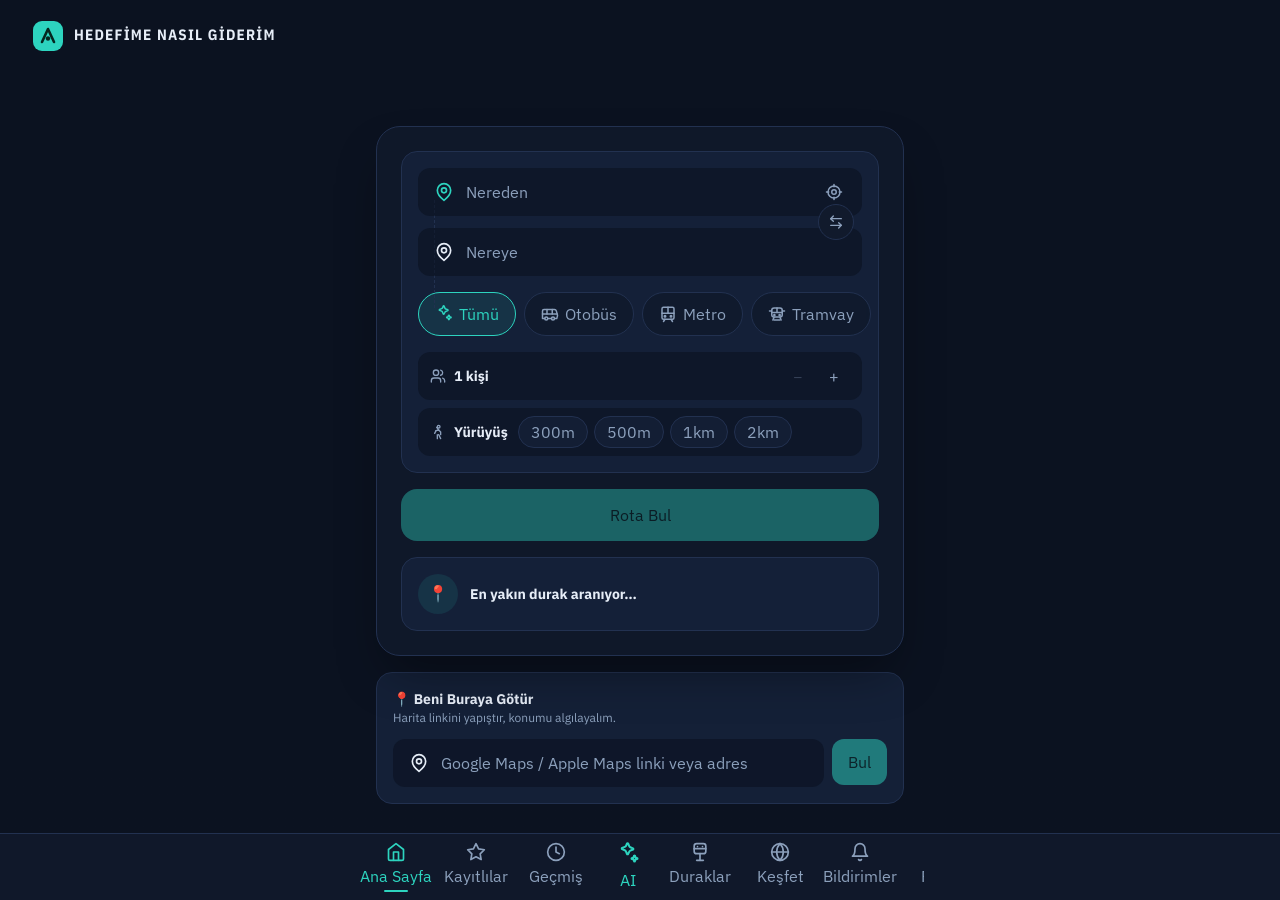
==== app/index.html @ f5fdb8e5 "chore: guncel build (Haritalar'da Baslat + deneme uyarisi) + masaustu exe" ====
<!doctype html>
<html lang="tr">
  <head>
    <meta charset="UTF-8" />
    <link rel="icon" type="image/svg+xml" href="./favicon.svg" />
    <meta name="viewport" content="width=device-width, initial-scale=1.0, viewport-fit=cover" />
    <meta name="theme-color" content="#0B1220" />
    <link rel="preconnect" href="https://fonts.googleapis.com" />
    <link rel="preconnect" href="https://fonts.gstatic.com" crossorigin />
    <link
      href="https://fonts.googleapis.com/css2?family=IBM+Plex+Sans:wght@400;500;600;700&family=IBM+Plex+Sans+Condensed:wght@600;700&display=swap"
      rel="stylesheet"
    />
    <title>Hedefime Nasıl Giderim</title>
    <script type="module" crossorigin src="./assets/index-a9cgOXOo.js"></script>
    <link rel="stylesheet" crossorigin href="./assets/index-V_x0ZoHe.css">
  </head>
  <body>
    <div id="root"></div>
  </body>
</html>
---- app/assets/index-V_x0ZoHe.css ----
.leaflet-pane,.leaflet-tile,.leaflet-marker-icon,.leaflet-marker-shadow,.leaflet-tile-container,.leaflet-pane>svg,.leaflet-pane>canvas,.leaflet-zoom-box,.leaflet-image-layer,.leaflet-layer{position:absolute;top:0;left:0}.leaflet-container{overflow:hidden}.leaflet-tile,.leaflet-marker-icon,.leaflet-marker-shadow{-webkit-user-select:none;user-select:none;-webkit-user-drag:none}.leaflet-tile::selection{background:0 0}.leaflet-safari .leaflet-tile{image-rendering:-webkit-optimize-contrast}.leaflet-safari .leaflet-tile-container{-webkit-transform-origin:0 0;width:1600px;height:1600px}.leaflet-marker-icon,.leaflet-marker-shadow{display:block}.leaflet-container .leaflet-overlay-pane svg{max-width:none!important;max-height:none!important}.leaflet-container .leaflet-marker-pane img,.leaflet-container .leaflet-shadow-pane img,.leaflet-container .leaflet-tile-pane img,.leaflet-container img.leaflet-image-layer,.leaflet-container .leaflet-tile{width:auto;padding:0;max-width:none!important;max-height:none!important}.leaflet-container img.leaflet-tile{mix-blend-mode:plus-lighter}.leaflet-container.leaflet-touch-zoom{-ms-touch-action:pan-x pan-y;touch-action:pan-x pan-y}.leaflet-container.leaflet-touch-drag{-ms-touch-action:pinch-zoom;touch-action:none;touch-action:pinch-zoom}.leaflet-container.leaflet-touch-drag.leaflet-touch-zoom{-ms-touch-action:none;touch-action:none}.leaflet-container{-webkit-tap-highlight-color:transparent}.leaflet-container a{-webkit-tap-highlight-color:#33b5e566}.leaflet-tile{filter:inherit;visibility:hidden}.leaflet-tile-loaded{visibility:inherit}.leaflet-zoom-box{box-sizing:border-box;z-index:800;width:0;height:0}.leaflet-overlay-pane svg{-moz-user-select:none}.leaflet-pane{z-index:400}.leaflet-tile-pane{z-index:200}.leaflet-overlay-pane{z-index:400}.leaflet-shadow-pane{z-index:500}.leaflet-marker-pane{z-index:600}.leaflet-tooltip-pane{z-index:650}.leaflet-popup-pane{z-index:700}.leaflet-map-pane canvas{z-index:100}.leaflet-map-pane svg{z-index:200}.leaflet-vml-shape{width:1px;height:1px}.lvml{behavior:url(#default#VML);display:inline-block;position:absolute}.leaflet-control{z-index:800;pointer-events:visiblePainted;pointer-events:auto;position:relative}.leaflet-top,.leaflet-bottom{z-index:1000;pointer-events:none;position:absolute}.leaflet-top{top:0}.leaflet-right{right:0}.leaflet-bottom{bottom:0}.leaflet-left{left:0}.leaflet-control{float:left;clear:both}.leaflet-right .leaflet-control{float:right}.leaflet-top .leaflet-control{margin-top:10px}.leaflet-bottom .leaflet-control{margin-bottom:10px}.leaflet-left .leaflet-control{margin-left:10px}.leaflet-right .leaflet-control{margin-right:10px}.leaflet-fade-anim .leaflet-popup{opacity:0;transition:opacity .2s linear}.leaflet-fade-anim .leaflet-map-pane .leaflet-popup{opacity:1}.leaflet-zoom-animated{transform-origin:0 0}svg.leaflet-zoom-animated{will-change:transform}.leaflet-zoom-anim .leaflet-zoom-animated{-webkit-transition:-webkit-transform .25s cubic-bezier(0,0,.25,1);-moz-transition:-moz-transform .25s cubic-bezier(0,0,.25,1);transition:transform .25s cubic-bezier(0,0,.25,1)}.leaflet-zoom-anim .leaflet-tile,.leaflet-pan-anim .leaflet-tile{transition:none}.leaflet-zoom-anim .leaflet-zoom-hide{visibility:hidden}.leaflet-interactive{cursor:pointer}.leaflet-grab{cursor:-webkit-grab;cursor:-moz-grab;cursor:grab}.leaflet-crosshair,.leaflet-crosshair .leaflet-interactive{cursor:crosshair}.leaflet-popup-pane,.leaflet-control{cursor:auto}.leaflet-dragging .leaflet-grab,.leaflet-dragging .leaflet-grab .leaflet-interactive,.leaflet-dragging .leaflet-marker-draggable{cursor:move;cursor:-webkit-grabbing;cursor:-moz-grabbing;cursor:grabbing}.leaflet-marker-icon,.leaflet-marker-shadow,.leaflet-image-layer,.leaflet-pane>svg path,.leaflet-tile-container{pointer-events:none}.leaflet-marker-icon.leaflet-interactive,.leaflet-image-layer.leaflet-interactive,.leaflet-pane>svg path.leaflet-interactive,svg.leaflet-image-layer.leaflet-interactive path{pointer-events:visiblePainted;pointer-events:auto}.leaflet-container{outline-offset:1px;background:#ddd}.leaflet-container a{color:#0078a8}.leaflet-zoom-box{background:#ffffff80;border:2px dotted #38f}.leaflet-container{font-family:Helvetica Neue,Arial,Helvetica,sans-serif;font-size:.75rem;line-height:1.5}.leaflet-bar{border-radius:4px;box-shadow:0 1px 5px #000000a6}.leaflet-bar a{text-align:center;color:#000;background-color:#fff;border-bottom:1px solid #ccc;width:26px;height:26px;line-height:26px;text-decoration:none;display:block}.leaflet-bar a,.leaflet-control-layers-toggle{background-position:50%;background-repeat:no-repeat;display:block}.leaflet-bar a:hover,.leaflet-bar a:focus{background-color:#f4f4f4}.leaflet-bar a:first-child{border-top-left-radius:4px;border-top-right-radius:4px}.leaflet-bar a:last-child{border-bottom:none;border-bottom-right-radius:4px;border-bottom-left-radius:4px}.leaflet-bar a.leaflet-disabled{cursor:default;color:#bbb;background-color:#f4f4f4}.leaflet-touch .leaflet-bar a{width:30px;height:30px;line-height:30px}.leaflet-touch .leaflet-bar a:first-child{border-top-left-radius:2px;border-top-right-radius:2px}.leaflet-touch .leaflet-bar a:last-child{border-bottom-right-radius:2px;border-bottom-left-radius:2px}.leaflet-control-zoom-in,.leaflet-control-zoom-out{text-indent:1px;font:700 18px Lucida Console,Monaco,monospace}.leaflet-touch .leaflet-control-zoom-in,.leaflet-touch .leaflet-control-zoom-out{font-size:22px}.leaflet-control-layers{background:#fff;border-radius:5px;box-shadow:0 1px 5px #0006}.leaflet-control-layers-toggle{background-image:url([data-uri]);width:36px;height:36px}.leaflet-retina .leaflet-control-layers-toggle{background-image:url([data-uri]);background-size:26px 26px}.leaflet-touch .leaflet-control-layers-toggle{width:44px;height:44px}.leaflet-control-layers .leaflet-control-layers-list,.leaflet-control-layers-expanded .leaflet-control-layers-toggle{display:none}.leaflet-control-layers-expanded .leaflet-control-layers-list{display:block;position:relative}.leaflet-control-layers-expanded{color:#333;background:#fff;padding:6px 10px 6px 6px}.leaflet-control-layers-scrollbar{padding-right:5px;overflow:hidden scroll}.leaflet-control-layers-selector{margin-top:2px;position:relative;top:1px}.leaflet-control-layers label{font-size:1.08333em;display:block}.leaflet-control-layers-separator{border-top:1px solid #ddd;height:0;margin:5px -10px 5px -6px}.leaflet-default-icon-path{background-image:url([data-uri])}.leaflet-container .leaflet-control-attribution{background:#fffc;margin:0}.leaflet-control-attribution,.leaflet-control-scale-line{color:#333;padding:0 5px;line-height:1.4}.leaflet-control-attribution a{text-decoration:none}.leaflet-control-attribution a:hover,.leaflet-control-attribution a:focus{text-decoration:underline}.leaflet-attribution-flag{width:1em;height:.6669em;vertical-align:baseline!important;display:inline!important}.leaflet-left .leaflet-control-scale{margin-left:5px}.leaflet-bottom .leaflet-control-scale{margin-bottom:5px}.leaflet-control-scale-line{white-space:nowrap;box-sizing:border-box;text-shadow:1px 1px #fff;background:#fffc;border:2px solid #777;border-top:none;padding:2px 5px 1px;line-height:1.1}.leaflet-control-scale-line:not(:first-child){border-top:2px solid #777;border-bottom:none;margin-top:-2px}.leaflet-control-scale-line:not(:first-child):not(:last-child){border-bottom:2px solid #777}.leaflet-touch .leaflet-control-attribution,.leaflet-touch .leaflet-control-layers,.leaflet-touch .leaflet-bar{box-shadow:none}.leaflet-touch .leaflet-control-layers,.leaflet-touch .leaflet-bar{background-clip:padding-box;border:2px solid #0003}.leaflet-popup{text-align:center;margin-bottom:20px;position:absolute}.leaflet-popup-content-wrapper{text-align:left;border-radius:12px;padding:1px}.leaflet-popup-content{min-height:1px;margin:13px 24px 13px 20px;font-size:1.08333em;line-height:1.3}.leaflet-popup-content p{margin:1.3em 0}.leaflet-popup-tip-container{pointer-events:none;width:40px;height:20px;margin-top:-1px;margin-left:-20px;position:absolute;left:50%;overflow:hidden}.leaflet-popup-tip{pointer-events:auto;width:17px;height:17px;margin:-10px auto 0;padding:1px;transform:rotate(45deg)}.leaflet-popup-content-wrapper,.leaflet-popup-tip{color:#333;background:#fff;box-shadow:0 3px 14px #0006}.leaflet-container a.leaflet-popup-close-button{text-align:center;color:#757575;background:0 0;border:none;width:24px;height:24px;font:16px/24px Tahoma,Verdana,sans-serif;text-decoration:none;position:absolute;top:0;right:0}.leaflet-container a.leaflet-popup-close-button:hover,.leaflet-container a.leaflet-popup-close-button:focus{color:#585858}.leaflet-popup-scrolled{overflow:auto}.leaflet-oldie .leaflet-popup-content-wrapper{-ms-zoom:1}.leaflet-oldie .leaflet-popup-tip{-ms-filter:"progid:DXImageTransform.Microsoft.Matrix(M11=0.70710678, M12=0.70710678, M21=-0.70710678, M22=0.70710678)";width:24px;filter:progid:DXImageTransform.Microsoft.Matrix(M11=.707107, M12=.707107, M21=-.707107, M22=.707107);margin:0 auto}.leaflet-oldie .leaflet-control-zoom,.leaflet-oldie .leaflet-control-layers,.leaflet-oldie .leaflet-popup-content-wrapper,.leaflet-oldie .leaflet-popup-tip{border:1px solid #999}.leaflet-div-icon{background:#fff;border:1px solid #666}.leaflet-tooltip{color:#222;white-space:nowrap;-webkit-user-select:none;user-select:none;pointer-events:none;background-color:#fff;border:1px solid #fff;border-radius:3px;padding:6px;position:absolute;box-shadow:0 1px 3px #0006}.leaflet-tooltip.leaflet-interactive{cursor:pointer;pointer-events:auto}.leaflet-tooltip-top:before,.leaflet-tooltip-bottom:before,.leaflet-tooltip-left:before,.leaflet-tooltip-right:before{pointer-events:none;content:"";background:0 0;border:6px solid #0000;position:absolute}.leaflet-tooltip-bottom{margin-top:6px}.leaflet-tooltip-top{margin-top:-6px}.leaflet-tooltip-bottom:before,.leaflet-tooltip-top:before{margin-left:-6px;left:50%}.leaflet-tooltip-top:before{border-top-color:#fff;margin-bottom:-12px;bottom:0}.leaflet-tooltip-bottom:before{border-bottom-color:#fff;margin-top:-12px;margin-left:-6px;top:0}.leaflet-tooltip-left{margin-left:-6px}.leaflet-tooltip-right{margin-left:6px}.leaflet-tooltip-left:before,.leaflet-tooltip-right:before{margin-top:-6px;top:50%}.leaflet-tooltip-left:before{border-left-color:#fff;margin-right:-12px;right:0}.leaflet-tooltip-right:before{border-right-color:#fff;margin-left:-12px;left:0}@media print{.leaflet-control{-webkit-print-color-adjust:exact;print-color-adjust:exact}}@layer properties{@supports (((-webkit-hyphens:none)) and (not (margin-trim:inline))) or ((-moz-orient:inline) and (not (color:rgb(from red r g b)))){*,:before,:after,::backdrop{--tw-translate-x:0;--tw-translate-y:0;--tw-translate-z:0;--tw-space-y-reverse:0;--tw-divide-y-reverse:0;--tw-border-style:solid;--tw-gradient-position:initial;--tw-gradient-from:#0000;--tw-gradient-via:#0000;--tw-gradient-to:#0000;--tw-gradient-stops:initial;--tw-gradient-via-stops:initial;--tw-gradient-from-position:0%;--tw-gradient-via-position:50%;--tw-gradient-to-position:100%;--tw-leading:initial;--tw-font-weight:initial;--tw-tracking:initial;--tw-ordinal:initial;--tw-slashed-zero:initial;--tw-numeric-figure:initial;--tw-numeric-spacing:initial;--tw-numeric-fraction:initial;--tw-shadow:0 0 #0000;--tw-shadow-color:initial;--tw-shadow-alpha:100%;--tw-inset-shadow:0 0 #0000;--tw-inset-shadow-color:initial;--tw-inset-shadow-alpha:100%;--tw-ring-color:initial;--tw-ring-shadow:0 0 #0000;--tw-inset-ring-color:initial;--tw-inset-ring-shadow:0 0 #0000;--tw-ring-inset:initial;--tw-ring-offset-width:0px;--tw-ring-offset-color:#fff;--tw-ring-offset-shadow:0 0 #0000;--tw-backdrop-blur:initial;--tw-backdrop-brightness:initial;--tw-backdrop-contrast:initial;--tw-backdrop-grayscale:initial;--tw-backdrop-hue-rotate:initial;--tw-backdrop-invert:initial;--tw-backdrop-opacity:initial;--tw-backdrop-saturate:initial;--tw-backdrop-sepia:initial;--tw-duration:initial;--tw-ease:initial;--tw-scale-x:1;--tw-scale-y:1;--tw-scale-z:1;--tw-blur:initial;--tw-brightness:initial;--tw-contrast:initial;--tw-grayscale:initial;--tw-hue-rotate:initial;--tw-invert:initial;--tw-opacity:initial;--tw-saturate:initial;--tw-sepia:initial;--tw-drop-shadow:initial;--tw-drop-shadow-color:initial;--tw-drop-shadow-alpha:100%;--tw-drop-shadow-size:initial}}}@layer theme{:root,:host{--font-sans:-apple-system, BlinkMacSystemFont, "Segoe UI", Roboto, "Helvetica Neue", "Noto Sans", Arial, sans-serif, "Apple Color Emoji", "Segoe UI Emoji", "Segoe UI Symbol", "Noto Color Emoji";--font-mono:ui-monospace, SFMono-Regular, Menlo, Monaco, Consolas, "Liberation Mono", "Courier New", monospace;--color-red-300:oklch(80.8% .114 19.571);--color-red-400:oklch(70.4% .191 22.216);--color-red-500:oklch(63.7% .237 25.331);--color-amber-200:oklch(92.4% .12 95.746);--color-amber-300:oklch(87.9% .169 91.605);--color-amber-400:oklch(82.8% .189 84.429);--color-amber-500:oklch(76.9% .188 70.08);--color-emerald-300:oklch(84.5% .143 164.978);--color-emerald-400:oklch(76.5% .177 163.223);--color-emerald-500:oklch(69.6% .17 162.48);--color-teal-300:oklch(85.5% .138 181.071);--color-teal-400:oklch(77.7% .152 181.912);--color-teal-500:oklch(70.4% .14 182.503);--color-indigo-400:oklch(67.3% .182 276.935);--color-indigo-950:oklch(25.7% .09 281.288);--color-fuchsia-300:oklch(83.3% .145 321.434);--color-fuchsia-400:oklch(74% .238 322.16);--color-slate-900:oklch(20.8% .042 265.755);--color-black:#000;--color-white:#fff;--spacing:.25rem;--container-xs:20rem;--container-sm:24rem;--container-md:28rem;--container-lg:32rem;--container-xl:36rem;--container-7xl:80rem;--text-xs:.75rem;--text-xs--line-height:calc(1 / .75);--text-sm:.875rem;--text-sm--line-height:calc(1.25 / .875);--text-base:1rem;--text-base--line-height:calc(1.5 / 1);--text-lg:1.125rem;--text-lg--line-height:calc(1.75 / 1.125);--text-xl:1.25rem;--text-xl--line-height:calc(1.75 / 1.25);--text-2xl:1.5rem;--text-2xl--line-height:calc(2 / 1.5);--text-3xl:1.875rem;--text-3xl--line-height:calc(2.25 / 1.875);--font-weight-normal:400;--font-weight-medium:500;--font-weight-semibold:600;--font-weight-bold:700;--font-weight-extrabold:800;--font-weight-black:900;--tracking-wide:.025em;--tracking-wider:.05em;--leading-tight:1.25;--leading-relaxed:1.625;--radius-md:.375rem;--radius-lg:.5rem;--radius-xl:.75rem;--radius-2xl:1rem;--radius-3xl:1.5rem;--ease-out:cubic-bezier(0, 0, .2, 1);--animate-spin:spin 1s linear infinite;--animate-ping:ping 1s cubic-bezier(0, 0, .2, 1) infinite;--animate-pulse:pulse 2s cubic-bezier(.4, 0, .6, 1) infinite;--animate-bounce:bounce 1s infinite;--blur-sm:8px;--blur-md:12px;--default-transition-duration:.15s;--default-transition-timing-function:cubic-bezier(.4, 0, .2, 1);--default-font-family:var(--font-sans);--default-mono-font-family:var(--font-mono);--font-display:"IBM Plex Sans Condensed", "IBM Plex Sans", system-ui, sans-serif;--font-body:"IBM Plex Sans", system-ui, sans-serif;--color-bg:#0b1220;--color-surface:#111a2c;--color-surface-2:#16223a;--color-line:#223150;--color-fg:#e6edf7;--color-muted:#8ca0bc;--color-accent:#2dd4bf;--color-accent-ink:#05261f}}@layer base{*,:after,:before,::backdrop{box-sizing:border-box;border:0 solid;margin:0;padding:0}::file-selector-button{box-sizing:border-box;border:0 solid;margin:0;padding:0}html,:host{-webkit-text-size-adjust:100%;tab-size:4;line-height:1.5;font-family:var(--default-font-family,-apple-system, BlinkMacSystemFont, "Segoe UI", Roboto, "Helvetica Neue", "Noto Sans", Arial, sans-serif, "Apple Color Emoji", "Segoe UI Emoji", "Segoe UI Symbol", "Noto Color Emoji");font-feature-settings:var(--default-font-feature-settings,normal);font-variation-settings:var(--default-font-variation-settings,normal);-webkit-tap-highlight-color:transparent}hr{height:0;color:inherit;border-top-width:1px}abbr:where([title]){-webkit-text-decoration:underline dotted;text-decoration:underline dotted}h1,h2,h3,h4,h5,h6{font-size:inherit;font-weight:inherit}a{color:inherit;-webkit-text-decoration:inherit;-webkit-text-decoration:inherit;-webkit-text-decoration:inherit;-webkit-text-decoration:inherit;text-decoration:inherit}b,strong{font-weight:bolder}code,kbd,samp,pre{font-family:var(--default-mono-font-family,ui-monospace, SFMono-Regular, Menlo, Monaco, Consolas, "Liberation Mono", "Courier New", monospace);font-feature-settings:var(--default-mono-font-feature-settings,normal);font-variation-settings:var(--default-mono-font-variation-settings,normal);font-size:1em}small{font-size:80%}sub,sup{vertical-align:baseline;font-size:75%;line-height:0;position:relative}sub{bottom:-.25em}sup{top:-.5em}table{text-indent:0;border-color:inherit;border-collapse:collapse}:-moz-focusring:where(:not(iframe)){outline:auto}progress{vertical-align:baseline}summary{display:list-item}ol,ul,menu{list-style:none}img,svg,video,canvas,audio,iframe,embed,object{vertical-align:middle;display:block}img,video{max-width:100%;height:auto}button,input,select,optgroup,textarea{font:inherit;font-feature-settings:inherit;font-variation-settings:inherit;letter-spacing:inherit;color:inherit;opacity:1;background-color:#0000;border-radius:0}::file-selector-button{font:inherit;font-feature-settings:inherit;font-variation-settings:inherit;letter-spacing:inherit;color:inherit;opacity:1;background-color:#0000;border-radius:0}:where(select:is([multiple],[size])) optgroup{font-weight:bolder}:where(select:is([multiple],[size])) optgroup option{padding-inline-start:20px}::file-selector-button{margin-inline-end:4px}::placeholder{opacity:1}@supports (not ((-webkit-appearance:-apple-pay-button))) or (contain-intrinsic-size:1px){::placeholder{color:currentColor}@supports (color:color-mix(in lab, red, red)){::placeholder{color:color-mix(in oklab, currentcolor 50%, transparent)}}}textarea{resize:vertical}::-webkit-search-decoration{-webkit-appearance:none}::-webkit-date-and-time-value{min-height:1lh;text-align:inherit}::-webkit-datetime-edit{display:inline-flex}::-webkit-datetime-edit-fields-wrapper{padding:0}::-webkit-datetime-edit{padding-block:0}::-webkit-datetime-edit-year-field{padding-block:0}::-webkit-datetime-edit-month-field{padding-block:0}::-webkit-datetime-edit-day-field{padding-block:0}::-webkit-datetime-edit-hour-field{padding-block:0}::-webkit-datetime-edit-minute-field{padding-block:0}::-webkit-datetime-edit-second-field{padding-block:0}::-webkit-datetime-edit-millisecond-field{padding-block:0}::-webkit-datetime-edit-meridiem-field{padding-block:0}::-webkit-calendar-picker-indicator{line-height:1}:-moz-ui-invalid{box-shadow:none}button,input:where([type=button],[type=reset],[type=submit]){appearance:button}::file-selector-button{appearance:button}::-webkit-inner-spin-button{height:auto}::-webkit-outer-spin-button{height:auto}[hidden]:where(:not([hidden=until-found])){display:none!important}}@layer components;@layer utilities{.pointer-events-auto{pointer-events:auto}.pointer-events-none{pointer-events:none}.visible{visibility:visible}.absolute{position:absolute}.fixed{position:fixed}.relative{position:relative}.static{position:static}.inset-0{inset:0}.inset-x-0{inset-inline:0}.top-1\.5{top:calc(var(--spacing) * 1.5)}.top-1\/2{top:50%}.top-1\/3{top:33.3333%}.top-4{top:calc(var(--spacing) * 4)}.top-8{top:calc(var(--spacing) * 8)}.top-full{top:100%}.right-2{right:calc(var(--spacing) * 2)}.right-3{right:calc(var(--spacing) * 3)}.right-4{right:calc(var(--spacing) * 4)}.-bottom-8{bottom:calc(var(--spacing) * -8)}.bottom-0{bottom:0}.left-4{left:calc(var(--spacing) * 4)}.isolate{isolation:isolate}.z-0{z-index:0}.z-10{z-index:10}.z-20{z-index:20}.z-40{z-index:40}.z-50{z-index:50}.z-\[1\]{z-index:1}.z-\[60\]{z-index:60}.container{width:100%}@media (width>=640px){.container{max-width:640px}}@media (width>=768px){.container{max-width:768px}}@media (width>=1024px){.container{max-width:1024px}}@media (width>=1280px){.container{max-width:1280px}}@media (width>=96rem){.container{max-width:96rem}}.-mx-1{margin-inline:calc(var(--spacing) * -1)}.-mx-4{margin-inline:calc(var(--spacing) * -4)}.mx-1{margin-inline:var(--spacing)}.mx-1\.5{margin-inline:calc(var(--spacing) * 1.5)}.mx-auto{margin-inline:auto}.my-1\.5{margin-block:calc(var(--spacing) * 1.5)}.my-4{margin-block:calc(var(--spacing) * 4)}.mt-0\.5{margin-top:calc(var(--spacing) * .5)}.mt-1{margin-top:var(--spacing)}.mt-1\.5{margin-top:calc(var(--spacing) * 1.5)}.mt-2{margin-top:calc(var(--spacing) * 2)}.mt-2\.5{margin-top:calc(var(--spacing) * 2.5)}.mt-3{margin-top:calc(var(--spacing) * 3)}.mt-3\.5{margin-top:calc(var(--spacing) * 3.5)}.mt-4{margin-top:calc(var(--spacing) * 4)}.mt-5{margin-top:calc(var(--spacing) * 5)}.mt-6{margin-top:calc(var(--spacing) * 6)}.mr-1\.5{margin-right:calc(var(--spacing) * 1.5)}.mb-1{margin-bottom:var(--spacing)}.mb-2{margin-bottom:calc(var(--spacing) * 2)}.mb-4{margin-bottom:calc(var(--spacing) * 4)}.ml-2{margin-left:calc(var(--spacing) * 2)}.ml-auto{margin-left:auto}.block{display:block}.contents{display:contents}.flex{display:flex}.grid{display:grid}.hidden{display:none}.inline-block{display:inline-block}.inline-flex{display:inline-flex}.h-0\.5{height:calc(var(--spacing) * .5)}.h-1\.5{height:calc(var(--spacing) * 1.5)}.h-2{height:calc(var(--spacing) * 2)}.h-2\.5{height:calc(var(--spacing) * 2.5)}.h-3{height:calc(var(--spacing) * 3)}.h-3\.5{height:calc(var(--spacing) * 3.5)}.h-4{height:calc(var(--spacing) * 4)}.h-4\.5{height:calc(var(--spacing) * 4.5)}.h-5{height:calc(var(--spacing) * 5)}.h-6{height:calc(var(--spacing) * 6)}.h-7{height:calc(var(--spacing) * 7)}.h-8{height:calc(var(--spacing) * 8)}.h-9{height:calc(var(--spacing) * 9)}.h-10{height:calc(var(--spacing) * 10)}.h-11{height:calc(var(--spacing) * 11)}.h-12{height:calc(var(--spacing) * 12)}.h-16{height:calc(var(--spacing) * 16)}.h-\[46px\]{height:46px}.h-\[85vh\]{height:85vh}.h-\[92dvh\]{height:92dvh}.h-full{height:100%}.h-px{height:1px}.max-h-80{max-height:calc(var(--spacing) * 80)}.max-h-\[21rem\]{max-height:21rem}.max-h-\[55vh\]{max-height:55vh}.max-h-\[80\%\]{max-height:80%}.max-h-\[92dvh\]{max-height:92dvh}.max-h-\[94vh\]{max-height:94vh}.min-h-0{min-height:0}.min-h-\[32px\]{min-height:32px}.min-h-\[36px\]{min-height:36px}.min-h-\[38px\]{min-height:38px}.min-h-\[40px\]{min-height:40px}.min-h-\[42px\]{min-height:42px}.min-h-\[44px\]{min-height:44px}.min-h-\[46px\]{min-height:46px}.min-h-\[48px\]{min-height:48px}.min-h-\[52px\]{min-height:52px}.min-h-\[56px\]{min-height:56px}.min-h-dvh{min-height:100dvh}.w-1\.5{width:calc(var(--spacing) * 1.5)}.w-1\/4{width:25%}.w-2{width:calc(var(--spacing) * 2)}.w-2\.5{width:calc(var(--spacing) * 2.5)}.w-2\/3{width:66.6667%}.w-3\.5{width:calc(var(--spacing) * 3.5)}.w-4{width:calc(var(--spacing) * 4)}.w-4\.5{width:calc(var(--spacing) * 4.5)}.w-5{width:calc(var(--spacing) * 5)}.w-6{width:calc(var(--spacing) * 6)}.w-7{width:calc(var(--spacing) * 7)}.w-8{width:calc(var(--spacing) * 8)}.w-9{width:calc(var(--spacing) * 9)}.w-10{width:calc(var(--spacing) * 10)}.w-11{width:calc(var(--spacing) * 11)}.w-12{width:calc(var(--spacing) * 12)}.w-14{width:calc(var(--spacing) * 14)}.w-16{width:calc(var(--spacing) * 16)}.w-\[64px\]{width:64px}.w-\[72\%\]{width:72%}.w-\[80px\]{width:80px}.w-full{width:100%}.w-px{width:1px}.max-w-7xl{max-width:var(--container-7xl)}.max-w-\[15rem\]{max-width:15rem}.max-w-\[85\%\]{max-width:85%}.max-w-md{max-width:var(--container-md)}.max-w-sm{max-width:var(--container-sm)}.max-w-xl{max-width:var(--container-xl)}.max-w-xs{max-width:var(--container-xs)}.min-w-0{min-width:0}.min-w-5{min-width:calc(var(--spacing) * 5)}.min-w-20{min-width:calc(var(--spacing) * 20)}.flex-1{flex:1}.shrink-0{flex-shrink:0}.-translate-y-1\/2{--tw-translate-y:calc(calc(1 / 2 * 100%) * -1);translate:var(--tw-translate-x) var(--tw-translate-y)}.rotate-90{rotate:90deg}.animate-bounce{animation:var(--animate-bounce)}.animate-ping{animation:var(--animate-ping)}.animate-pulse{animation:var(--animate-pulse)}.animate-spin{animation:var(--animate-spin)}.cursor-grab{cursor:grab}.cursor-not-allowed{cursor:not-allowed}.touch-none{touch-action:none}.resize{resize:both}.\[scrollbar-width\:none\]{scrollbar-width:none}.list-decimal{list-style-type:decimal}.list-disc{list-style-type:disc}.grid-cols-2{grid-template-columns:repeat(2,minmax(0,1fr))}.grid-cols-3{grid-template-columns:repeat(3,minmax(0,1fr))}.grid-cols-4{grid-template-columns:repeat(4,minmax(0,1fr))}.flex-col{flex-direction:column}.flex-nowrap{flex-wrap:nowrap}.flex-wrap{flex-wrap:wrap}.items-center{align-items:center}.items-end{align-items:flex-end}.items-start{align-items:flex-start}.items-stretch{align-items:stretch}.justify-between{justify-content:space-between}.justify-center{justify-content:center}.justify-end{justify-content:flex-end}.justify-start{justify-content:flex-start}.gap-0\.5{gap:calc(var(--spacing) * .5)}.gap-1{gap:var(--spacing)}.gap-1\.5{gap:calc(var(--spacing) * 1.5)}.gap-2{gap:calc(var(--spacing) * 2)}.gap-2\.5{gap:calc(var(--spacing) * 2.5)}.gap-3{gap:calc(var(--spacing) * 3)}.gap-3\.5{gap:calc(var(--spacing) * 3.5)}:where(.space-y-0\.5>:not(:last-child)){--tw-space-y-reverse:0;margin-block-start:calc(calc(var(--spacing) * .5) * var(--tw-space-y-reverse));margin-block-end:calc(calc(var(--spacing) * .5) * calc(1 - var(--tw-space-y-reverse)))}:where(.space-y-1>:not(:last-child)){--tw-space-y-reverse:0;margin-block-start:calc(var(--spacing) * var(--tw-space-y-reverse));margin-block-end:calc(var(--spacing) * calc(1 - var(--tw-space-y-reverse)))}:where(.space-y-1\.5>:not(:last-child)){--tw-space-y-reverse:0;margin-block-start:calc(calc(var(--spacing) * 1.5) * var(--tw-space-y-reverse));margin-block-end:calc(calc(var(--spacing) * 1.5) * calc(1 - var(--tw-space-y-reverse)))}:where(.space-y-2>:not(:last-child)){--tw-space-y-reverse:0;margin-block-start:calc(calc(var(--spacing) * 2) * var(--tw-space-y-reverse));margin-block-end:calc(calc(var(--spacing) * 2) * calc(1 - var(--tw-space-y-reverse)))}:where(.space-y-2\.5>:not(:last-child)){--tw-space-y-reverse:0;margin-block-start:calc(calc(var(--spacing) * 2.5) * var(--tw-space-y-reverse));margin-block-end:calc(calc(var(--spacing) * 2.5) * calc(1 - var(--tw-space-y-reverse)))}:where(.space-y-3>:not(:last-child)){--tw-space-y-reverse:0;margin-block-start:calc(calc(var(--spacing) * 3) * var(--tw-space-y-reverse));margin-block-end:calc(calc(var(--spacing) * 3) * calc(1 - var(--tw-space-y-reverse)))}:where(.space-y-4>:not(:last-child)){--tw-space-y-reverse:0;margin-block-start:calc(calc(var(--spacing) * 4) * var(--tw-space-y-reverse));margin-block-end:calc(calc(var(--spacing) * 4) * calc(1 - var(--tw-space-y-reverse)))}.gap-x-3{column-gap:calc(var(--spacing) * 3)}:where(.divide-y>:not(:last-child)){--tw-divide-y-reverse:0;border-bottom-style:var(--tw-border-style);border-top-style:var(--tw-border-style);border-top-width:calc(1px * var(--tw-divide-y-reverse));border-bottom-width:calc(1px * calc(1 - var(--tw-divide-y-reverse)))}:where(.divide-line\/60>:not(:last-child)){border-color:#22315099}@supports (color:color-mix(in lab, red, red)){:where(.divide-line\/60>:not(:last-child)){border-color:color-mix(in oklab, var(--color-line) 60%, transparent)}}.truncate{text-overflow:ellipsis;white-space:nowrap;overflow:hidden}.overflow-hidden{overflow:hidden}.overflow-x-auto{overflow-x:auto}.overflow-y-auto{overflow-y:auto}.overscroll-contain{overscroll-behavior:contain}.rounded{border-radius:.25rem}.rounded-2xl{border-radius:var(--radius-2xl)}.rounded-3xl{border-radius:var(--radius-3xl)}.rounded-full{border-radius:2147483647px}.rounded-lg{border-radius:var(--radius-lg)}.rounded-md{border-radius:var(--radius-md)}.rounded-xl{border-radius:var(--radius-xl)}.rounded-t-3xl{border-top-left-radius:var(--radius-3xl);border-top-right-radius:var(--radius-3xl)}.rounded-b-none{border-bottom-right-radius:0;border-bottom-left-radius:0}.rounded-b-xl{border-bottom-right-radius:var(--radius-xl);border-bottom-left-radius:var(--radius-xl)}.rounded-br-md{border-bottom-right-radius:var(--radius-md)}.rounded-bl-md{border-bottom-left-radius:var(--radius-md)}.border{border-style:var(--tw-border-style);border-width:1px}.border-2{border-style:var(--tw-border-style);border-width:2px}.border-x{border-inline-style:var(--tw-border-style);border-inline-width:1px}.border-t{border-top-style:var(--tw-border-style);border-top-width:1px}.border-t-0{border-top-style:var(--tw-border-style);border-top-width:0}.border-b{border-bottom-style:var(--tw-border-style);border-bottom-width:1px}.border-l{border-left-style:var(--tw-border-style);border-left-width:1px}.border-dashed{--tw-border-style:dashed;border-style:dashed}.border-accent{border-color:var(--color-accent)}.border-accent-ink\/30{border-color:#05261f4d}@supports (color:color-mix(in lab, red, red)){.border-accent-ink\/30{border-color:color-mix(in oklab, var(--color-accent-ink) 30%, transparent)}}.border-accent\/30{border-color:#2dd4bf4d}@supports (color:color-mix(in lab, red, red)){.border-accent\/30{border-color:color-mix(in oklab, var(--color-accent) 30%, transparent)}}.border-accent\/40{border-color:#2dd4bf66}@supports (color:color-mix(in lab, red, red)){.border-accent\/40{border-color:color-mix(in oklab, var(--color-accent) 40%, transparent)}}.border-accent\/60{border-color:#2dd4bf99}@supports (color:color-mix(in lab, red, red)){.border-accent\/60{border-color:color-mix(in oklab, var(--color-accent) 60%, transparent)}}.border-amber-400{border-color:var(--color-amber-400)}.border-amber-400\/30{border-color:#fcbb004d}@supports (color:color-mix(in lab, red, red)){.border-amber-400\/30{border-color:color-mix(in oklab, var(--color-amber-400) 30%, transparent)}}.border-amber-500\/30{border-color:#f99c004d}@supports (color:color-mix(in lab, red, red)){.border-amber-500\/30{border-color:color-mix(in oklab, var(--color-amber-500) 30%, transparent)}}.border-amber-500\/40{border-color:#f99c0066}@supports (color:color-mix(in lab, red, red)){.border-amber-500\/40{border-color:color-mix(in oklab, var(--color-amber-500) 40%, transparent)}}.border-emerald-500\/30{border-color:#00bb7f4d}@supports (color:color-mix(in lab, red, red)){.border-emerald-500\/30{border-color:color-mix(in oklab, var(--color-emerald-500) 30%, transparent)}}.border-fuchsia-400\/40{border-color:#ec6cff66}@supports (color:color-mix(in lab, red, red)){.border-fuchsia-400\/40{border-color:color-mix(in oklab, var(--color-fuchsia-400) 40%, transparent)}}.border-indigo-400\/30{border-color:#7d87ff4d}@supports (color:color-mix(in lab, red, red)){.border-indigo-400\/30{border-color:color-mix(in oklab, var(--color-indigo-400) 30%, transparent)}}.border-line{border-color:var(--color-line)}.border-line\/60{border-color:#22315099}@supports (color:color-mix(in lab, red, red)){.border-line\/60{border-color:color-mix(in oklab, var(--color-line) 60%, transparent)}}.border-muted\/30{border-color:#8ca0bc4d}@supports (color:color-mix(in lab, red, red)){.border-muted\/30{border-color:color-mix(in oklab, var(--color-muted) 30%, transparent)}}.border-red-500\/30{border-color:#fb2c364d}@supports (color:color-mix(in lab, red, red)){.border-red-500\/30{border-color:color-mix(in oklab, var(--color-red-500) 30%, transparent)}}.border-red-500\/40{border-color:#fb2c3666}@supports (color:color-mix(in lab, red, red)){.border-red-500\/40{border-color:color-mix(in oklab, var(--color-red-500) 40%, transparent)}}.border-teal-400{border-color:var(--color-teal-400)}.border-teal-400\/30{border-color:#00d3bd4d}@supports (color:color-mix(in lab, red, red)){.border-teal-400\/30{border-color:color-mix(in oklab, var(--color-teal-400) 30%, transparent)}}.border-white\/10{border-color:#ffffff1a}@supports (color:color-mix(in lab, red, red)){.border-white\/10{border-color:color-mix(in oklab, var(--color-white) 10%, transparent)}}.border-t-accent{border-top-color:var(--color-accent)}.border-t-accent-ink{border-top-color:var(--color-accent-ink)}.bg-\[\#0f1524\]{background-color:#0f1524}.bg-\[\#00091B\]{background-color:#00091b}.bg-accent{background-color:var(--color-accent)}.bg-accent\/5{background-color:#2dd4bf0d}@supports (color:color-mix(in lab, red, red)){.bg-accent\/5{background-color:color-mix(in oklab, var(--color-accent) 5%, transparent)}}.bg-accent\/10{background-color:#2dd4bf1a}@supports (color:color-mix(in lab, red, red)){.bg-accent\/10{background-color:color-mix(in oklab, var(--color-accent) 10%, transparent)}}.bg-accent\/15{background-color:#2dd4bf26}@supports (color:color-mix(in lab, red, red)){.bg-accent\/15{background-color:color-mix(in oklab, var(--color-accent) 15%, transparent)}}.bg-amber-400\/10{background-color:#fcbb001a}@supports (color:color-mix(in lab, red, red)){.bg-amber-400\/10{background-color:color-mix(in oklab, var(--color-amber-400) 10%, transparent)}}.bg-amber-400\/15{background-color:#fcbb0026}@supports (color:color-mix(in lab, red, red)){.bg-amber-400\/15{background-color:color-mix(in oklab, var(--color-amber-400) 15%, transparent)}}.bg-amber-400\/20{background-color:#fcbb0033}@supports (color:color-mix(in lab, red, red)){.bg-amber-400\/20{background-color:color-mix(in oklab, var(--color-amber-400) 20%, transparent)}}.bg-amber-500\/10{background-color:#f99c001a}@supports (color:color-mix(in lab, red, red)){.bg-amber-500\/10{background-color:color-mix(in oklab, var(--color-amber-500) 10%, transparent)}}.bg-bg{background-color:var(--color-bg)}.bg-bg\/40{background-color:#0b122066}@supports (color:color-mix(in lab, red, red)){.bg-bg\/40{background-color:color-mix(in oklab, var(--color-bg) 40%, transparent)}}.bg-bg\/50{background-color:#0b122080}@supports (color:color-mix(in lab, red, red)){.bg-bg\/50{background-color:color-mix(in oklab, var(--color-bg) 50%, transparent)}}.bg-bg\/60{background-color:#0b122099}@supports (color:color-mix(in lab, red, red)){.bg-bg\/60{background-color:color-mix(in oklab, var(--color-bg) 60%, transparent)}}.bg-bg\/70{background-color:#0b1220b3}@supports (color:color-mix(in lab, red, red)){.bg-bg\/70{background-color:color-mix(in oklab, var(--color-bg) 70%, transparent)}}.bg-bg\/95{background-color:#0b1220f2}@supports (color:color-mix(in lab, red, red)){.bg-bg\/95{background-color:color-mix(in oklab, var(--color-bg) 95%, transparent)}}.bg-black\/50{background-color:#00000080}@supports (color:color-mix(in lab, red, red)){.bg-black\/50{background-color:color-mix(in oklab, var(--color-black) 50%, transparent)}}.bg-black\/60{background-color:#0009}@supports (color:color-mix(in lab, red, red)){.bg-black\/60{background-color:color-mix(in oklab, var(--color-black) 60%, transparent)}}.bg-emerald-400{background-color:var(--color-emerald-400)}.bg-emerald-500\/10{background-color:#00bb7f1a}@supports (color:color-mix(in lab, red, red)){.bg-emerald-500\/10{background-color:color-mix(in oklab, var(--color-emerald-500) 10%, transparent)}}.bg-fuchsia-400\/10{background-color:#ec6cff1a}@supports (color:color-mix(in lab, red, red)){.bg-fuchsia-400\/10{background-color:color-mix(in oklab, var(--color-fuchsia-400) 10%, transparent)}}.bg-indigo-950\/40{background-color:#1e1a4d66}@supports (color:color-mix(in lab, red, red)){.bg-indigo-950\/40{background-color:color-mix(in oklab, var(--color-indigo-950) 40%, transparent)}}.bg-line{background-color:var(--color-line)}.bg-muted{background-color:var(--color-muted)}.bg-muted\/20{background-color:#8ca0bc33}@supports (color:color-mix(in lab, red, red)){.bg-muted\/20{background-color:color-mix(in oklab, var(--color-muted) 20%, transparent)}}.bg-red-500{background-color:var(--color-red-500)}.bg-red-500\/10{background-color:#fb2c361a}@supports (color:color-mix(in lab, red, red)){.bg-red-500\/10{background-color:color-mix(in oklab, var(--color-red-500) 10%, transparent)}}.bg-surface{background-color:var(--color-surface)}.bg-surface-2{background-color:var(--color-surface-2)}.bg-surface-2\/60{background-color:#16223a99}@supports (color:color-mix(in lab, red, red)){.bg-surface-2\/60{background-color:color-mix(in oklab, var(--color-surface-2) 60%, transparent)}}.bg-surface-2\/70{background-color:#16223ab3}@supports (color:color-mix(in lab, red, red)){.bg-surface-2\/70{background-color:color-mix(in oklab, var(--color-surface-2) 70%, transparent)}}.bg-surface-2\/90{background-color:#16223ae6}@supports (color:color-mix(in lab, red, red)){.bg-surface-2\/90{background-color:color-mix(in oklab, var(--color-surface-2) 90%, transparent)}}.bg-surface-2\/95{background-color:#16223af2}@supports (color:color-mix(in lab, red, red)){.bg-surface-2\/95{background-color:color-mix(in oklab, var(--color-surface-2) 95%, transparent)}}.bg-surface\/80{background-color:#111a2ccc}@supports (color:color-mix(in lab, red, red)){.bg-surface\/80{background-color:color-mix(in oklab, var(--color-surface) 80%, transparent)}}.bg-surface\/85{background-color:#111a2cd9}@supports (color:color-mix(in lab, red, red)){.bg-surface\/85{background-color:color-mix(in oklab, var(--color-surface) 85%, transparent)}}.bg-surface\/90{background-color:#111a2ce6}@supports (color:color-mix(in lab, red, red)){.bg-surface\/90{background-color:color-mix(in oklab, var(--color-surface) 90%, transparent)}}.bg-surface\/95{background-color:#111a2cf2}@supports (color:color-mix(in lab, red, red)){.bg-surface\/95{background-color:color-mix(in oklab, var(--color-surface) 95%, transparent)}}.bg-teal-400{background-color:var(--color-teal-400)}.bg-teal-400\/10{background-color:#00d3bd1a}@supports (color:color-mix(in lab, red, red)){.bg-teal-400\/10{background-color:color-mix(in oklab, var(--color-teal-400) 10%, transparent)}}.bg-teal-400\/15{background-color:#00d3bd26}@supports (color:color-mix(in lab, red, red)){.bg-teal-400\/15{background-color:color-mix(in oklab, var(--color-teal-400) 15%, transparent)}}.bg-teal-400\/20{background-color:#00d3bd33}@supports (color:color-mix(in lab, red, red)){.bg-teal-400\/20{background-color:color-mix(in oklab, var(--color-teal-400) 20%, transparent)}}.bg-teal-500{background-color:var(--color-teal-500)}.bg-transparent{background-color:#0000}.bg-white\/5{background-color:#ffffff0d}@supports (color:color-mix(in lab, red, red)){.bg-white\/5{background-color:color-mix(in oklab, var(--color-white) 5%, transparent)}}.bg-white\/10{background-color:#ffffff1a}@supports (color:color-mix(in lab, red, red)){.bg-white\/10{background-color:color-mix(in oklab, var(--color-white) 10%, transparent)}}.bg-white\/\[0\.03\]{background-color:#ffffff08}@supports (color:color-mix(in lab, red, red)){.bg-white\/\[0\.03\]{background-color:color-mix(in oklab, var(--color-white) 3%, transparent)}}.bg-gradient-to-b{--tw-gradient-position:to bottom in oklab;background-image:linear-gradient(var(--tw-gradient-stops))}.bg-gradient-to-r{--tw-gradient-position:to right in oklab;background-image:linear-gradient(var(--tw-gradient-stops))}.from-accent\/15{--tw-gradient-from:#2dd4bf26}@supports (color:color-mix(in lab, red, red)){.from-accent\/15{--tw-gradient-from:color-mix(in oklab, var(--color-accent) 15%, transparent)}}.from-accent\/15{--tw-gradient-stops:var(--tw-gradient-via-stops,var(--tw-gradient-position), var(--tw-gradient-from) var(--tw-gradient-from-position), var(--tw-gradient-to) var(--tw-gradient-to-position))}.from-bg\/30{--tw-gradient-from:#0b12204d}@supports (color:color-mix(in lab, red, red)){.from-bg\/30{--tw-gradient-from:color-mix(in oklab, var(--color-bg) 30%, transparent)}}.from-bg\/30{--tw-gradient-stops:var(--tw-gradient-via-stops,var(--tw-gradient-position), var(--tw-gradient-from) var(--tw-gradient-from-position), var(--tw-gradient-to) var(--tw-gradient-to-position))}.via-transparent{--tw-gradient-via:transparent;--tw-gradient-via-stops:var(--tw-gradient-position), var(--tw-gradient-from) var(--tw-gradient-from-position), var(--tw-gradient-via) var(--tw-gradient-via-position), var(--tw-gradient-to) var(--tw-gradient-to-position);--tw-gradient-stops:var(--tw-gradient-via-stops)}.to-accent\/5{--tw-gradient-to:#2dd4bf0d}@supports (color:color-mix(in lab, red, red)){.to-accent\/5{--tw-gradient-to:color-mix(in oklab, var(--color-accent) 5%, transparent)}}.to-accent\/5{--tw-gradient-stops:var(--tw-gradient-via-stops,var(--tw-gradient-position), var(--tw-gradient-from) var(--tw-gradient-from-position), var(--tw-gradient-to) var(--tw-gradient-to-position))}.to-bg\/70{--tw-gradient-to:#0b1220b3}@supports (color:color-mix(in lab, red, red)){.to-bg\/70{--tw-gradient-to:color-mix(in oklab, var(--color-bg) 70%, transparent)}}.to-bg\/70{--tw-gradient-stops:var(--tw-gradient-via-stops,var(--tw-gradient-position), var(--tw-gradient-from) var(--tw-gradient-from-position), var(--tw-gradient-to) var(--tw-gradient-to-position))}.bg-cover{background-size:cover}.bg-center{background-position:50%}.fill-current{fill:currentColor}.p-1{padding:var(--spacing)}.p-1\.5{padding:calc(var(--spacing) * 1.5)}.p-2{padding:calc(var(--spacing) * 2)}.p-3{padding:calc(var(--spacing) * 3)}.p-4{padding:calc(var(--spacing) * 4)}.p-5{padding:calc(var(--spacing) * 5)}.p-6{padding:calc(var(--spacing) * 6)}.px-1{padding-inline:var(--spacing)}.px-1\.5{padding-inline:calc(var(--spacing) * 1.5)}.px-2{padding-inline:calc(var(--spacing) * 2)}.px-2\.5{padding-inline:calc(var(--spacing) * 2.5)}.px-3{padding-inline:calc(var(--spacing) * 3)}.px-3\.5{padding-inline:calc(var(--spacing) * 3.5)}.px-4{padding-inline:calc(var(--spacing) * 4)}.px-5{padding-inline:calc(var(--spacing) * 5)}.py-0\.5{padding-block:calc(var(--spacing) * .5)}.py-1{padding-block:var(--spacing)}.py-1\.5{padding-block:calc(var(--spacing) * 1.5)}.py-2{padding-block:calc(var(--spacing) * 2)}.py-2\.5{padding-block:calc(var(--spacing) * 2.5)}.py-3{padding-block:calc(var(--spacing) * 3)}.py-3\.5{padding-block:calc(var(--spacing) * 3.5)}.py-4{padding-block:calc(var(--spacing) * 4)}.py-5{padding-block:calc(var(--spacing) * 5)}.py-6{padding-block:calc(var(--spacing) * 6)}.pt-1{padding-top:var(--spacing)}.pt-2{padding-top:calc(var(--spacing) * 2)}.pt-2\.5{padding-top:calc(var(--spacing) * 2.5)}.pt-3{padding-top:calc(var(--spacing) * 3)}.pt-5{padding-top:calc(var(--spacing) * 5)}.pt-6{padding-top:calc(var(--spacing) * 6)}.pr-0\.5{padding-right:calc(var(--spacing) * .5)}.pb-1{padding-bottom:var(--spacing)}.pb-10{padding-bottom:calc(var(--spacing) * 10)}.pb-24{padding-bottom:calc(var(--spacing) * 24)}.pb-28{padding-bottom:calc(var(--spacing) * 28)}.pb-32{padding-bottom:calc(var(--spacing) * 32)}.pb-\[env\(safe-area-inset-bottom\)\]{padding-bottom:env(safe-area-inset-bottom)}.pl-0\.5{padding-left:calc(var(--spacing) * .5)}.pl-4{padding-left:calc(var(--spacing) * 4)}.pl-7{padding-left:calc(var(--spacing) * 7)}.text-center{text-align:center}.text-left{text-align:left}.text-right{text-align:right}.font-display{font-family:var(--font-display)}.text-2xl{font-size:var(--text-2xl);line-height:var(--tw-leading,var(--text-2xl--line-height))}.text-3xl{font-size:var(--text-3xl);line-height:var(--tw-leading,var(--text-3xl--line-height))}.text-base{font-size:var(--text-base);line-height:var(--tw-leading,var(--text-base--line-height))}.text-lg{font-size:var(--text-lg);line-height:var(--tw-leading,var(--text-lg--line-height))}.text-sm{font-size:var(--text-sm);line-height:var(--tw-leading,var(--text-sm--line-height))}.text-xl{font-size:var(--text-xl);line-height:var(--tw-leading,var(--text-xl--line-height))}.text-xs{font-size:var(--text-xs);line-height:var(--tw-leading,var(--text-xs--line-height))}.text-\[10px\]{font-size:10px}.text-\[11px\]{font-size:11px}.text-\[15px\]{font-size:15px}.text-\[17px\]{font-size:17px}.leading-none{--tw-leading:1;line-height:1}.leading-relaxed{--tw-leading:var(--leading-relaxed);line-height:var(--leading-relaxed)}.leading-tight{--tw-leading:var(--leading-tight);line-height:var(--leading-tight)}.font-black{--tw-font-weight:var(--font-weight-black);font-weight:var(--font-weight-black)}.font-bold{--tw-font-weight:var(--font-weight-bold);font-weight:var(--font-weight-bold)}.font-extrabold{--tw-font-weight:var(--font-weight-extrabold);font-weight:var(--font-weight-extrabold)}.font-medium{--tw-font-weight:var(--font-weight-medium);font-weight:var(--font-weight-medium)}.font-normal{--tw-font-weight:var(--font-weight-normal);font-weight:var(--font-weight-normal)}.font-semibold{--tw-font-weight:var(--font-weight-semibold);font-weight:var(--font-weight-semibold)}.tracking-\[0\.08em\]{--tw-tracking:.08em;letter-spacing:.08em}.tracking-\[8px\]{--tw-tracking:8px;letter-spacing:8px}.tracking-wide{--tw-tracking:var(--tracking-wide);letter-spacing:var(--tracking-wide)}.tracking-wider{--tw-tracking:var(--tracking-wider);letter-spacing:var(--tracking-wider)}.break-words{overflow-wrap:break-word}.whitespace-nowrap{white-space:nowrap}.text-\[\#04241d\]{color:#04241d}.text-\[\#c7d2e5\]{color:#c7d2e5}.text-accent{color:var(--color-accent)}.text-accent-ink{color:var(--color-accent-ink)}.text-accent-ink\/70{color:#05261fb3}@supports (color:color-mix(in lab, red, red)){.text-accent-ink\/70{color:color-mix(in oklab, var(--color-accent-ink) 70%, transparent)}}.text-amber-200{color:var(--color-amber-200)}.text-amber-300{color:var(--color-amber-300)}.text-amber-300\/90{color:#ffd236e6}@supports (color:color-mix(in lab, red, red)){.text-amber-300\/90{color:color-mix(in oklab, var(--color-amber-300) 90%, transparent)}}.text-emerald-300{color:var(--color-emerald-300)}.text-fg{color:var(--color-fg)}.text-fg\/80{color:#e6edf7cc}@supports (color:color-mix(in lab, red, red)){.text-fg\/80{color:color-mix(in oklab, var(--color-fg) 80%, transparent)}}.text-fg\/85{color:#e6edf7d9}@supports (color:color-mix(in lab, red, red)){.text-fg\/85{color:color-mix(in oklab, var(--color-fg) 85%, transparent)}}.text-fuchsia-300{color:var(--color-fuchsia-300)}.text-muted{color:var(--color-muted)}.text-red-300{color:var(--color-red-300)}.text-slate-900{color:var(--color-slate-900)}.text-teal-300{color:var(--color-teal-300)}.text-white{color:var(--color-white)}.uppercase{text-transform:uppercase}.italic{font-style:italic}.tabular-nums{--tw-numeric-spacing:tabular-nums;font-variant-numeric:var(--tw-ordinal,) var(--tw-slashed-zero,) var(--tw-numeric-figure,) var(--tw-numeric-spacing,) var(--tw-numeric-fraction,)}.underline{text-decoration-line:underline}.decoration-accent\/40{text-decoration-color:#2dd4bf66}@supports (color:color-mix(in lab, red, red)){.decoration-accent\/40{-webkit-text-decoration-color:color-mix(in oklab, var(--color-accent) 40%, transparent);-webkit-text-decoration-color:color-mix(in oklab, var(--color-accent) 40%, transparent);-webkit-text-decoration-color:color-mix(in oklab, var(--color-accent) 40%, transparent);text-decoration-color:color-mix(in oklab, var(--color-accent) 40%, transparent)}}.underline-offset-2{text-underline-offset:2px}.accent-\[var\(--color-accent\)\]{accent-color:var(--color-accent)}.opacity-60{opacity:.6}.shadow-2xl{--tw-shadow:0 25px 50px -12px var(--tw-shadow-color,#00000040);box-shadow:var(--tw-inset-shadow), var(--tw-inset-ring-shadow), var(--tw-ring-offset-shadow), var(--tw-ring-shadow), var(--tw-shadow)}.shadow-lg{--tw-shadow:0 10px 15px -3px var(--tw-shadow-color,#0000001a), 0 4px 6px -4px var(--tw-shadow-color,#0000001a);box-shadow:var(--tw-inset-shadow), var(--tw-inset-ring-shadow), var(--tw-ring-offset-shadow), var(--tw-ring-shadow), var(--tw-shadow)}.shadow-sm{--tw-shadow:0 1px 3px 0 var(--tw-shadow-color,#0000001a), 0 1px 2px -1px var(--tw-shadow-color,#0000001a);box-shadow:var(--tw-inset-shadow), var(--tw-inset-ring-shadow), var(--tw-ring-offset-shadow), var(--tw-ring-shadow), var(--tw-shadow)}.ring-1{--tw-ring-shadow:var(--tw-ring-inset,) 0 0 0 calc(1px + var(--tw-ring-offset-width)) var(--tw-ring-color,currentcolor);box-shadow:var(--tw-inset-shadow), var(--tw-inset-ring-shadow), var(--tw-ring-offset-shadow), var(--tw-ring-shadow), var(--tw-shadow)}.ring-2{--tw-ring-shadow:var(--tw-ring-inset,) 0 0 0 calc(2px + var(--tw-ring-offset-width)) var(--tw-ring-color,currentcolor);box-shadow:var(--tw-inset-shadow), var(--tw-inset-ring-shadow), var(--tw-ring-offset-shadow), var(--tw-ring-shadow), var(--tw-shadow)}.shadow-accent\/10{--tw-shadow-color:#2dd4bf1a}@supports (color:color-mix(in lab, red, red)){.shadow-accent\/10{--tw-shadow-color:color-mix(in oklab, color-mix(in oklab, var(--color-accent) 10%, transparent) var(--tw-shadow-alpha), transparent)}}.shadow-accent\/25{--tw-shadow-color:#2dd4bf40}@supports (color:color-mix(in lab, red, red)){.shadow-accent\/25{--tw-shadow-color:color-mix(in oklab, color-mix(in oklab, var(--color-accent) 25%, transparent) var(--tw-shadow-alpha), transparent)}}.shadow-black\/30{--tw-shadow-color:#0000004d}@supports (color:color-mix(in lab, red, red)){.shadow-black\/30{--tw-shadow-color:color-mix(in oklab, color-mix(in oklab, var(--color-black) 30%, transparent) var(--tw-shadow-alpha), transparent)}}.shadow-black\/40{--tw-shadow-color:#0006}@supports (color:color-mix(in lab, red, red)){.shadow-black\/40{--tw-shadow-color:color-mix(in oklab, color-mix(in oklab, var(--color-black) 40%, transparent) var(--tw-shadow-alpha), transparent)}}.shadow-black\/60{--tw-shadow-color:#0009}@supports (color:color-mix(in lab, red, red)){.shadow-black\/60{--tw-shadow-color:color-mix(in oklab, color-mix(in oklab, var(--color-black) 60%, transparent) var(--tw-shadow-alpha), transparent)}}.ring-amber-400\/70{--tw-ring-color:#fcbb00b3}@supports (color:color-mix(in lab, red, red)){.ring-amber-400\/70{--tw-ring-color:color-mix(in oklab, var(--color-amber-400) 70%, transparent)}}.ring-line{--tw-ring-color:var(--color-line)}.backdrop-blur-md{--tw-backdrop-blur:blur(var(--blur-md));-webkit-backdrop-filter:var(--tw-backdrop-blur,) var(--tw-backdrop-brightness,) var(--tw-backdrop-contrast,) var(--tw-backdrop-grayscale,) var(--tw-backdrop-hue-rotate,) var(--tw-backdrop-invert,) var(--tw-backdrop-opacity,) var(--tw-backdrop-saturate,) var(--tw-backdrop-sepia,);backdrop-filter:var(--tw-backdrop-blur,) var(--tw-backdrop-brightness,) var(--tw-backdrop-contrast,) var(--tw-backdrop-grayscale,) var(--tw-backdrop-hue-rotate,) var(--tw-backdrop-invert,) var(--tw-backdrop-opacity,) var(--tw-backdrop-saturate,) var(--tw-backdrop-sepia,)}.backdrop-blur-sm{--tw-backdrop-blur:blur(var(--blur-sm));-webkit-backdrop-filter:var(--tw-backdrop-blur,) var(--tw-backdrop-brightness,) var(--tw-backdrop-contrast,) var(--tw-backdrop-grayscale,) var(--tw-backdrop-hue-rotate,) var(--tw-backdrop-invert,) var(--tw-backdrop-opacity,) var(--tw-backdrop-saturate,) var(--tw-backdrop-sepia,);backdrop-filter:var(--tw-backdrop-blur,) var(--tw-backdrop-brightness,) var(--tw-backdrop-contrast,) var(--tw-backdrop-grayscale,) var(--tw-backdrop-hue-rotate,) var(--tw-backdrop-invert,) var(--tw-backdrop-opacity,) var(--tw-backdrop-saturate,) var(--tw-backdrop-sepia,)}.transition{transition-property:color,background-color,border-color,outline-color,text-decoration-color,fill,stroke,--tw-gradient-from,--tw-gradient-via,--tw-gradient-to,opacity,box-shadow,transform,translate,scale,rotate,filter,-webkit-backdrop-filter,backdrop-filter,display,content-visibility,overlay,pointer-events;transition-timing-function:var(--tw-ease,var(--default-transition-timing-function));transition-duration:var(--tw-duration,var(--default-transition-duration))}.transition-\[height\]{transition-property:height;transition-timing-function:var(--tw-ease,var(--default-transition-timing-function));transition-duration:var(--tw-duration,var(--default-transition-duration))}.transition-all{transition-property:all;transition-timing-function:var(--tw-ease,var(--default-transition-timing-function));transition-duration:var(--tw-duration,var(--default-transition-duration))}.transition-colors{transition-property:color,background-color,border-color,outline-color,text-decoration-color,fill,stroke,--tw-gradient-from,--tw-gradient-via,--tw-gradient-to;transition-timing-function:var(--tw-ease,var(--default-transition-timing-function));transition-duration:var(--tw-duration,var(--default-transition-duration))}.transition-opacity{transition-property:opacity;transition-timing-function:var(--tw-ease,var(--default-transition-timing-function));transition-duration:var(--tw-duration,var(--default-transition-duration))}.transition-transform{transition-property:transform,translate,scale,rotate;transition-timing-function:var(--tw-ease,var(--default-transition-timing-function));transition-duration:var(--tw-duration,var(--default-transition-duration))}.duration-300{--tw-duration:.3s;transition-duration:.3s}.ease-out{--tw-ease:var(--ease-out);transition-timing-function:var(--ease-out)}.outline-none{--tw-outline-style:none;outline-style:none}.select-none{-webkit-user-select:none;user-select:none}.\[animation-delay\:0ms\]{animation-delay:0s}.\[animation-delay\:150ms\]{animation-delay:.15s}.\[animation-delay\:300ms\]{animation-delay:.3s}@media (hover:hover){.group-hover\:translate-x-0\.5:is(:where(.group):hover *){--tw-translate-x:calc(var(--spacing) * .5);translate:var(--tw-translate-x) var(--tw-translate-y)}.group-hover\:text-accent:is(:where(.group):hover *){color:var(--color-accent)}}.placeholder\:text-muted\/60::placeholder{color:#8ca0bc99}@supports (color:color-mix(in lab, red, red)){.placeholder\:text-muted\/60::placeholder{color:color-mix(in oklab, var(--color-muted) 60%, transparent)}}.first\:mt-0:first-child{margin-top:0}.last\:mb-0:last-child{margin-bottom:0}@media (hover:hover){.hover\:scale-105:hover{--tw-scale-x:105%;--tw-scale-y:105%;--tw-scale-z:105%;scale:var(--tw-scale-x) var(--tw-scale-y)}.hover\:scale-125:hover{--tw-scale-x:125%;--tw-scale-y:125%;--tw-scale-z:125%;scale:var(--tw-scale-x) var(--tw-scale-y)}.hover\:scale-\[1\.01\]:hover{scale:1.01}.hover\:border-accent:hover{border-color:var(--color-accent)}.hover\:border-accent\/50:hover{border-color:#2dd4bf80}@supports (color:color-mix(in lab, red, red)){.hover\:border-accent\/50:hover{border-color:color-mix(in oklab, var(--color-accent) 50%, transparent)}}.hover\:border-accent\/60:hover{border-color:#2dd4bf99}@supports (color:color-mix(in lab, red, red)){.hover\:border-accent\/60:hover{border-color:color-mix(in oklab, var(--color-accent) 60%, transparent)}}.hover\:border-muted:hover{border-color:var(--color-muted)}.hover\:border-red-400\/50:hover{border-color:#ff656880}@supports (color:color-mix(in lab, red, red)){.hover\:border-red-400\/50:hover{border-color:color-mix(in oklab, var(--color-red-400) 50%, transparent)}}.hover\:bg-accent\/10:hover{background-color:#2dd4bf1a}@supports (color:color-mix(in lab, red, red)){.hover\:bg-accent\/10:hover{background-color:color-mix(in oklab, var(--color-accent) 10%, transparent)}}.hover\:bg-accent\/20:hover{background-color:#2dd4bf33}@supports (color:color-mix(in lab, red, red)){.hover\:bg-accent\/20:hover{background-color:color-mix(in oklab, var(--color-accent) 20%, transparent)}}.hover\:bg-amber-500\/10:hover{background-color:#f99c001a}@supports (color:color-mix(in lab, red, red)){.hover\:bg-amber-500\/10:hover{background-color:color-mix(in oklab, var(--color-amber-500) 10%, transparent)}}.hover\:bg-bg:hover{background-color:var(--color-bg)}.hover\:bg-bg\/60:hover{background-color:#0b122099}@supports (color:color-mix(in lab, red, red)){.hover\:bg-bg\/60:hover{background-color:color-mix(in oklab, var(--color-bg) 60%, transparent)}}.hover\:bg-fuchsia-400\/20:hover{background-color:#ec6cff33}@supports (color:color-mix(in lab, red, red)){.hover\:bg-fuchsia-400\/20:hover{background-color:color-mix(in oklab, var(--color-fuchsia-400) 20%, transparent)}}.hover\:bg-red-500\/10:hover{background-color:#fb2c361a}@supports (color:color-mix(in lab, red, red)){.hover\:bg-red-500\/10:hover{background-color:color-mix(in oklab, var(--color-red-500) 10%, transparent)}}.hover\:bg-surface:hover{background-color:var(--color-surface)}.hover\:bg-surface-2:hover{background-color:var(--color-surface-2)}.hover\:bg-surface-2\/60:hover{background-color:#16223a99}@supports (color:color-mix(in lab, red, red)){.hover\:bg-surface-2\/60:hover{background-color:color-mix(in oklab, var(--color-surface-2) 60%, transparent)}}.hover\:bg-white\/5:hover{background-color:#ffffff0d}@supports (color:color-mix(in lab, red, red)){.hover\:bg-white\/5:hover{background-color:color-mix(in oklab, var(--color-white) 5%, transparent)}}.hover\:bg-white\/\[0\.06\]:hover{background-color:#ffffff0f}@supports (color:color-mix(in lab, red, red)){.hover\:bg-white\/\[0\.06\]:hover{background-color:color-mix(in oklab, var(--color-white) 6%, transparent)}}.hover\:text-accent:hover{color:var(--color-accent)}.hover\:text-fg:hover{color:var(--color-fg)}.hover\:text-red-300:hover{color:var(--color-red-300)}.hover\:underline:hover{text-decoration-line:underline}.hover\:decoration-accent:hover{-webkit-text-decoration-color:var(--color-accent);-webkit-text-decoration-color:var(--color-accent);-webkit-text-decoration-color:var(--color-accent);text-decoration-color:var(--color-accent)}.hover\:opacity-90:hover{opacity:.9}.hover\:brightness-110:hover{--tw-brightness:brightness(110%);filter:var(--tw-blur,) var(--tw-brightness,) var(--tw-contrast,) var(--tw-grayscale,) var(--tw-hue-rotate,) var(--tw-invert,) var(--tw-saturate,) var(--tw-sepia,) var(--tw-drop-shadow,)}}.focus\:border-accent:focus{border-color:var(--color-accent)}.focus\:border-accent\/60:focus{border-color:#2dd4bf99}@supports (color:color-mix(in lab, red, red)){.focus\:border-accent\/60:focus{border-color:color-mix(in oklab, var(--color-accent) 60%, transparent)}}.focus\:ring-2:focus{--tw-ring-shadow:var(--tw-ring-inset,) 0 0 0 calc(2px + var(--tw-ring-offset-width)) var(--tw-ring-color,currentcolor);box-shadow:var(--tw-inset-shadow), var(--tw-inset-ring-shadow), var(--tw-ring-offset-shadow), var(--tw-ring-shadow), var(--tw-shadow)}.focus\:ring-accent:focus{--tw-ring-color:var(--color-accent)}.focus\:ring-accent\/20:focus{--tw-ring-color:#2dd4bf33}@supports (color:color-mix(in lab, red, red)){.focus\:ring-accent\/20:focus{--tw-ring-color:color-mix(in oklab, var(--color-accent) 20%, transparent)}}.focus\:outline-none:focus{--tw-outline-style:none;outline-style:none}.active\:scale-95:active{--tw-scale-x:95%;--tw-scale-y:95%;--tw-scale-z:95%;scale:var(--tw-scale-x) var(--tw-scale-y)}.active\:scale-\[0\.99\]:active{scale:.99}.active\:cursor-grabbing:active{cursor:grabbing}.active\:bg-bg:active{background-color:var(--color-bg)}.active\:opacity-90:active{opacity:.9}.disabled\:cursor-not-allowed:disabled{cursor:not-allowed}.disabled\:text-muted:disabled{color:var(--color-muted)}.disabled\:no-underline:disabled{text-decoration-line:none}.disabled\:opacity-30:disabled{opacity:.3}.disabled\:opacity-40:disabled{opacity:.4}.disabled\:opacity-50:disabled{opacity:.5}@media (hover:hover){.disabled\:hover\:border-line:disabled:hover{border-color:var(--color-line)}.disabled\:hover\:text-muted:disabled:hover{color:var(--color-muted)}}@media (width>=640px){.sm\:top-0{top:0}.sm\:right-auto{right:auto}.sm\:bottom-0{bottom:0}.sm\:left-0{left:0}.sm\:mx-0{margin-inline:0}.sm\:inline{display:inline}.sm\:h-\[70vh\]{height:70vh}.sm\:h-full{height:100%}.sm\:max-h-\[85vh\]{max-height:85vh}.sm\:w-\[380px\]{width:380px}.sm\:max-w-lg{max-width:var(--container-lg)}.sm\:max-w-none{max-width:none}.sm\:max-w-sm{max-width:var(--container-sm)}.sm\:items-center{align-items:center}.sm\:rounded-3xl{border-radius:var(--radius-3xl)}.sm\:rounded-none{border-radius:0}.sm\:border-x-0{border-inline-style:var(--tw-border-style);border-inline-width:0}.sm\:border-y-0{border-block-style:var(--tw-border-style);border-block-width:0}.sm\:border-r{border-right-style:var(--tw-border-style);border-right-width:1px}.sm\:p-6{padding:calc(var(--spacing) * 6)}.sm\:px-6{padding-inline:calc(var(--spacing) * 6)}.sm\:px-8{padding-inline:calc(var(--spacing) * 8)}.sm\:shadow-black\/40{--tw-shadow-color:#0006}@supports (color:color-mix(in lab, red, red)){.sm\:shadow-black\/40{--tw-shadow-color:color-mix(in oklab, color-mix(in oklab, var(--color-black) 40%, transparent) var(--tw-shadow-alpha), transparent)}}}@media (width>=768px){.md\:px-8{padding-inline:calc(var(--spacing) * 8)}}.\[\&\:\:-webkit-scrollbar\]\:hidden::-webkit-scrollbar{display:none}}*{box-sizing:border-box}html{background:var(--color-bg)}body{background:var(--color-bg);min-width:320px;color:var(--color-fg);font-family:var(--font-body);text-rendering:geometricprecision;-webkit-font-smoothing:antialiased;margin:0}img,svg,video,canvas{max-width:100%;display:block}button,a,input,textarea,select{font:inherit}input::placeholder{color:var(--color-muted)}:focus-visible{outline:2px solid var(--color-accent);outline-offset:2px}.leaflet-container{background:var(--color-bg);font-family:var(--font-body);outline:none}.leaflet-control-attribution{color:var(--color-muted)!important;background:#0b1220b3!important;padding:1px 6px!important;font-size:10px!important}.leaflet-control-attribution a{color:var(--color-muted)!important}@media (prefers-reduced-motion:reduce){*,:before,:after{scroll-behavior:auto!important;transition-duration:.01ms!important;animation-duration:.01ms!important;animation-iteration-count:1!important}}[data-theme=neon]{--color-accent:#e879f9;--color-accent-ink:#2b0a2e}[data-theme=cyberpunk]{--color-bg:#0d0814;--color-surface:#150a24;--color-surface-2:#1d0f31;--color-line:#00f3ff33;--color-fg:#f6ecff;--color-muted:#a78fc9;--color-accent:#ff007f;--color-accent-ink:#20000f;--color-water:#120826}[data-theme=cyberpunk] .bg-accent{box-shadow:0 0 10px #ff007f99,0 0 28px #ff007f40}[data-theme=cyberpunk] .text-accent{text-shadow:0 0 10px #ff007f66}[data-theme=cyberpunk] :focus-visible{outline-color:#ffe600}@keyframes sheet-enter{0%{opacity:.6;transform:translateY(48px)}to{opacity:1;transform:translateY(0)}}.sheet-enter{animation:.32s cubic-bezier(.22,1,.36,1) sheet-enter}@property --tw-translate-x{syntax:"*";inherits:false;initial-value:0}@property --tw-translate-y{syntax:"*";inherits:false;initial-value:0}@property --tw-translate-z{syntax:"*";inherits:false;initial-value:0}@property --tw-space-y-reverse{syntax:"*";inherits:false;initial-value:0}@property --tw-divide-y-reverse{syntax:"*";inherits:false;initial-value:0}@property --tw-border-style{syntax:"*";inherits:false;initial-value:solid}@property --tw-gradient-position{syntax:"*";inherits:false}@property --tw-gradient-from{syntax:"<color>";inherits:false;initial-value:#0000}@property --tw-gradient-via{syntax:"<color>";inherits:false;initial-value:#0000}@property --tw-gradient-to{syntax:"<color>";inherits:false;initial-value:#0000}@property --tw-gradient-stops{syntax:"*";inherits:false}@property --tw-gradient-via-stops{syntax:"*";inherits:false}@property --tw-gradient-from-position{syntax:"<length-percentage>";inherits:false;initial-value:0%}@property --tw-gradient-via-position{syntax:"<length-percentage>";inherits:false;initial-value:50%}@property --tw-gradient-to-position{syntax:"<length-percentage>";inherits:false;initial-value:100%}@property --tw-leading{syntax:"*";inherits:false}@property --tw-font-weight{syntax:"*";inherits:false}@property --tw-tracking{syntax:"*";inherits:false}@property --tw-ordinal{syntax:"*";inherits:false}@property --tw-slashed-zero{syntax:"*";inherits:false}@property --tw-numeric-figure{syntax:"*";inherits:false}@property --tw-numeric-spacing{syntax:"*";inherits:false}@property --tw-numeric-fraction{syntax:"*";inherits:false}@property --tw-shadow{syntax:"*";inherits:false;initial-value:0 0 #0000}@property --tw-shadow-color{syntax:"*";inherits:false}@property --tw-shadow-alpha{syntax:"<percentage>";inherits:false;initial-value:100%}@property --tw-inset-shadow{syntax:"*";inherits:false;initial-value:0 0 #0000}@property --tw-inset-shadow-color{syntax:"*";inherits:false}@property --tw-inset-shadow-alpha{syntax:"<percentage>";inherits:false;initial-value:100%}@property --tw-ring-color{syntax:"*";inherits:false}@property --tw-ring-shadow{syntax:"*";inherits:false;initial-value:0 0 #0000}@property --tw-inset-ring-color{syntax:"*";inherits:false}@property --tw-inset-ring-shadow{syntax:"*";inherits:false;initial-value:0 0 #0000}@property --tw-ring-inset{syntax:"*";inherits:false}@property --tw-ring-offset-width{syntax:"<length>";inherits:false;initial-value:0}@property --tw-ring-offset-color{syntax:"*";inherits:false;initial-value:#fff}@property --tw-ring-offset-shadow{syntax:"*";inherits:false;initial-value:0 0 #0000}@property --tw-backdrop-blur{syntax:"*";inherits:false}@property --tw-backdrop-brightness{syntax:"*";inherits:false}@property --tw-backdrop-contrast{syntax:"*";inherits:false}@property --tw-backdrop-grayscale{syntax:"*";inherits:false}@property --tw-backdrop-hue-rotate{syntax:"*";inherits:false}@property --tw-backdrop-invert{syntax:"*";inherits:false}@property --tw-backdrop-opacity{syntax:"*";inherits:false}@property --tw-backdrop-saturate{syntax:"*";inherits:false}@property --tw-backdrop-sepia{syntax:"*";inherits:false}@property --tw-duration{syntax:"*";inherits:false}@property --tw-ease{syntax:"*";inherits:false}@property --tw-scale-x{syntax:"*";inherits:false;initial-value:1}@property --tw-scale-y{syntax:"*";inherits:false;initial-value:1}@property --tw-scale-z{syntax:"*";inherits:false;initial-value:1}@property --tw-blur{syntax:"*";inherits:false}@property --tw-brightness{syntax:"*";inherits:false}@property --tw-contrast{syntax:"*";inherits:false}@property --tw-grayscale{syntax:"*";inherits:false}@property --tw-hue-rotate{syntax:"*";inherits:false}@property --tw-invert{syntax:"*";inherits:false}@property --tw-opacity{syntax:"*";inherits:false}@property --tw-saturate{syntax:"*";inherits:false}@property --tw-sepia{syntax:"*";inherits:false}@property --tw-drop-shadow{syntax:"*";inherits:false}@property --tw-drop-shadow-color{syntax:"*";inherits:false}@property --tw-drop-shadow-alpha{syntax:"<percentage>";inherits:false;initial-value:100%}@property --tw-drop-shadow-size{syntax:"*";inherits:false}@keyframes spin{to{transform:rotate(360deg)}}@keyframes ping{75%,to{opacity:0;transform:scale(2)}}@keyframes pulse{50%{opacity:.5}}@keyframes bounce{0%,to{animation-timing-function:cubic-bezier(.8,0,1,1);transform:translateY(-25%)}50%{animation-timing-function:cubic-bezier(0,0,.2,1);transform:none}}
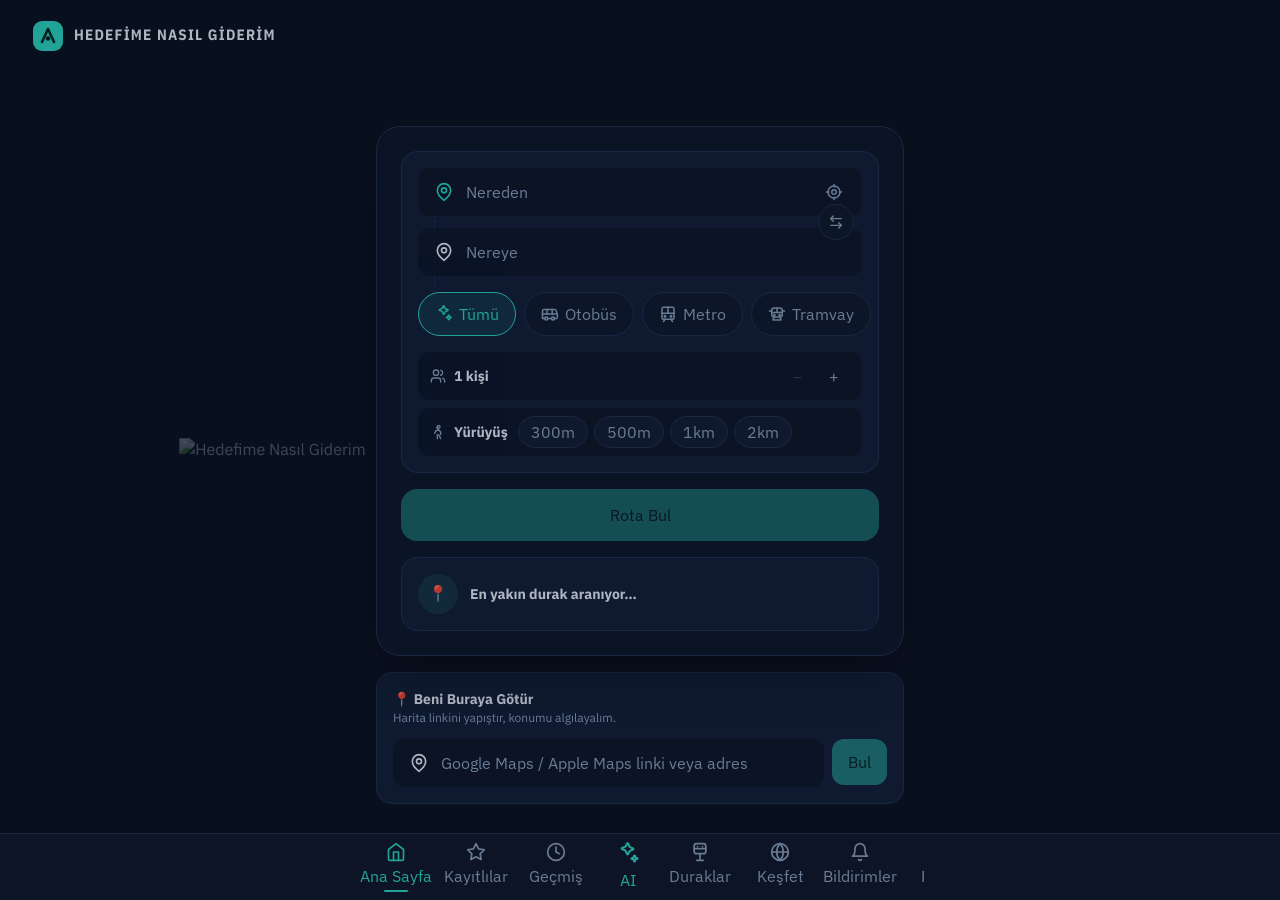
==== commit 174538c2: "chore: story karti guncel build + masaustu exe" ====
--- a/app/index.html
+++ b/app/index.html
@@ -12,7 +12,7 @@
       rel="stylesheet"
     />
     <title>Hedefime Nasıl Giderim</title>
-    <script type="module" crossorigin src="./assets/index-a9cgOXOo.js"></script>
+    <script type="module" crossorigin src="./assets/index-B1t1jNwM.js"></script>
     <link rel="stylesheet" crossorigin href="./assets/index-V_x0ZoHe.css">
   </head>
   <body>
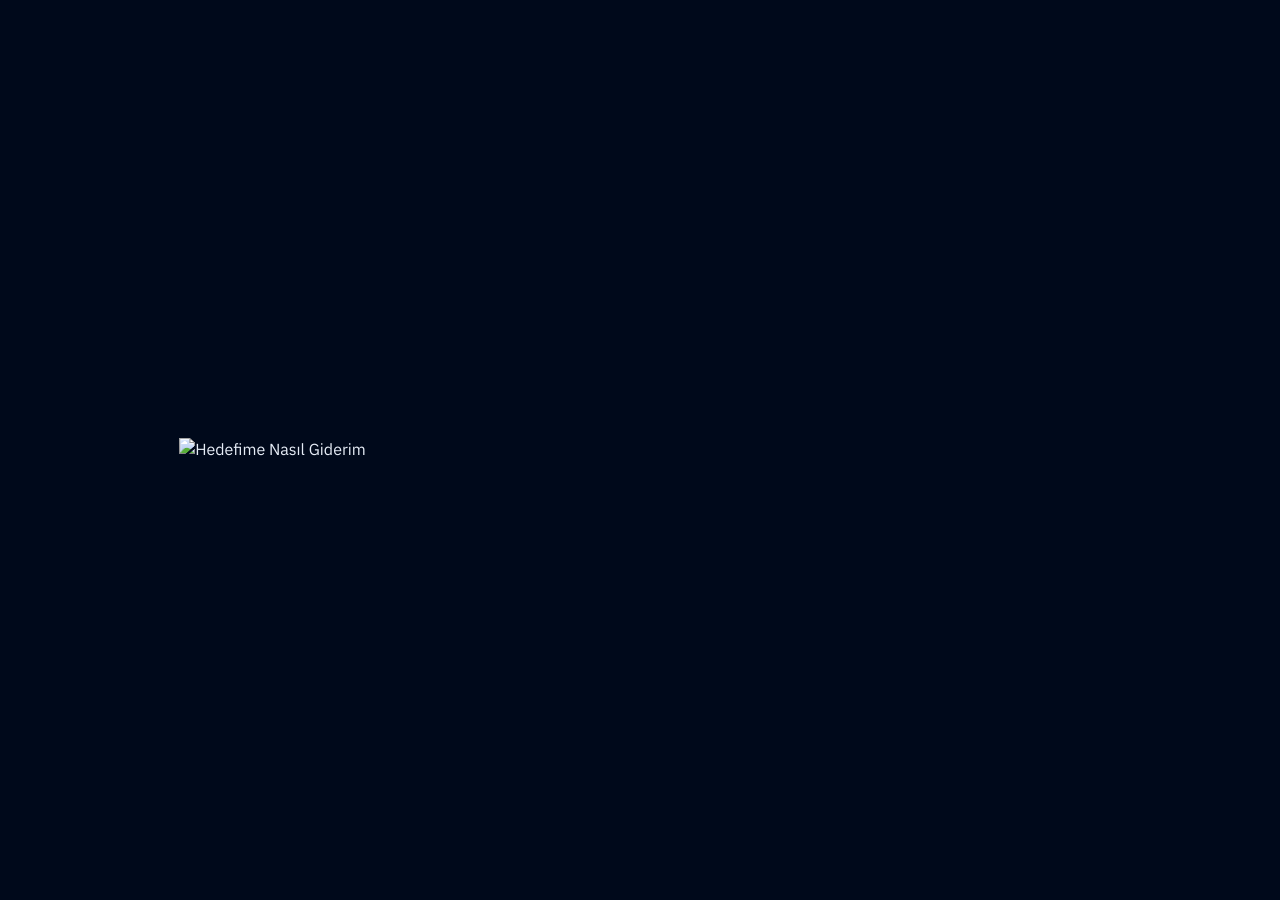
==== commit bdb50b8b: "chore: surpriz rota guncel build + masaustu exe v1.47" ====
--- a/app/index.html
+++ b/app/index.html
@@ -12,8 +12,8 @@
       rel="stylesheet"
     />
     <title>Hedefime Nasıl Giderim</title>
-    <script type="module" crossorigin src="./assets/index-B1t1jNwM.js"></script>
-    <link rel="stylesheet" crossorigin href="./assets/index-V_x0ZoHe.css">
+    <script type="module" crossorigin src="./assets/index-BUD3Ffyp.js"></script>
+    <link rel="stylesheet" crossorigin href="./assets/index-DD38IDnC.css">
   </head>
   <body>
     <div id="root"></div>
--- a/app/assets/index-DD38IDnC.css
+++ b/app/assets/index-DD38IDnC.css
@@ -0,0 +1 @@
+.leaflet-pane,.leaflet-tile,.leaflet-marker-icon,.leaflet-marker-shadow,.leaflet-tile-container,.leaflet-pane>svg,.leaflet-pane>canvas,.leaflet-zoom-box,.leaflet-image-layer,.leaflet-layer{position:absolute;top:0;left:0}.leaflet-container{overflow:hidden}.leaflet-tile,.leaflet-marker-icon,.leaflet-marker-shadow{-webkit-user-select:none;user-select:none;-webkit-user-drag:none}.leaflet-tile::selection{background:0 0}.leaflet-safari .leaflet-tile{image-rendering:-webkit-optimize-contrast}.leaflet-safari .leaflet-tile-container{-webkit-transform-origin:0 0;width:1600px;height:1600px}.leaflet-marker-icon,.leaflet-marker-shadow{display:block}.leaflet-container .leaflet-overlay-pane svg{max-width:none!important;max-height:none!important}.leaflet-container .leaflet-marker-pane img,.leaflet-container .leaflet-shadow-pane img,.leaflet-container .leaflet-tile-pane img,.leaflet-container img.leaflet-image-layer,.leaflet-container .leaflet-tile{width:auto;padding:0;max-width:none!important;max-height:none!important}.leaflet-container img.leaflet-tile{mix-blend-mode:plus-lighter}.leaflet-container.leaflet-touch-zoom{-ms-touch-action:pan-x pan-y;touch-action:pan-x pan-y}.leaflet-container.leaflet-touch-drag{-ms-touch-action:pinch-zoom;touch-action:none;touch-action:pinch-zoom}.leaflet-container.leaflet-touch-drag.leaflet-touch-zoom{-ms-touch-action:none;touch-action:none}.leaflet-container{-webkit-tap-highlight-color:transparent}.leaflet-container a{-webkit-tap-highlight-color:#33b5e566}.leaflet-tile{filter:inherit;visibility:hidden}.leaflet-tile-loaded{visibility:inherit}.leaflet-zoom-box{box-sizing:border-box;z-index:800;width:0;height:0}.leaflet-overlay-pane svg{-moz-user-select:none}.leaflet-pane{z-index:400}.leaflet-tile-pane{z-index:200}.leaflet-overlay-pane{z-index:400}.leaflet-shadow-pane{z-index:500}.leaflet-marker-pane{z-index:600}.leaflet-tooltip-pane{z-index:650}.leaflet-popup-pane{z-index:700}.leaflet-map-pane canvas{z-index:100}.leaflet-map-pane svg{z-index:200}.leaflet-vml-shape{width:1px;height:1px}.lvml{behavior:url(#default#VML);display:inline-block;position:absolute}.leaflet-control{z-index:800;pointer-events:visiblePainted;pointer-events:auto;position:relative}.leaflet-top,.leaflet-bottom{z-index:1000;pointer-events:none;position:absolute}.leaflet-top{top:0}.leaflet-right{right:0}.leaflet-bottom{bottom:0}.leaflet-left{left:0}.leaflet-control{float:left;clear:both}.leaflet-right .leaflet-control{float:right}.leaflet-top .leaflet-control{margin-top:10px}.leaflet-bottom .leaflet-control{margin-bottom:10px}.leaflet-left .leaflet-control{margin-left:10px}.leaflet-right .leaflet-control{margin-right:10px}.leaflet-fade-anim .leaflet-popup{opacity:0;transition:opacity .2s linear}.leaflet-fade-anim .leaflet-map-pane .leaflet-popup{opacity:1}.leaflet-zoom-animated{transform-origin:0 0}svg.leaflet-zoom-animated{will-change:transform}.leaflet-zoom-anim .leaflet-zoom-animated{-webkit-transition:-webkit-transform .25s cubic-bezier(0,0,.25,1);-moz-transition:-moz-transform .25s cubic-bezier(0,0,.25,1);transition:transform .25s cubic-bezier(0,0,.25,1)}.leaflet-zoom-anim .leaflet-tile,.leaflet-pan-anim .leaflet-tile{transition:none}.leaflet-zoom-anim .leaflet-zoom-hide{visibility:hidden}.leaflet-interactive{cursor:pointer}.leaflet-grab{cursor:-webkit-grab;cursor:-moz-grab;cursor:grab}.leaflet-crosshair,.leaflet-crosshair .leaflet-interactive{cursor:crosshair}.leaflet-popup-pane,.leaflet-control{cursor:auto}.leaflet-dragging .leaflet-grab,.leaflet-dragging .leaflet-grab .leaflet-interactive,.leaflet-dragging .leaflet-marker-draggable{cursor:move;cursor:-webkit-grabbing;cursor:-moz-grabbing;cursor:grabbing}.leaflet-marker-icon,.leaflet-marker-shadow,.leaflet-image-layer,.leaflet-pane>svg path,.leaflet-tile-container{pointer-events:none}.leaflet-marker-icon.leaflet-interactive,.leaflet-image-layer.leaflet-interactive,.leaflet-pane>svg path.leaflet-interactive,svg.leaflet-image-layer.leaflet-interactive path{pointer-events:visiblePainted;pointer-events:auto}.leaflet-container{outline-offset:1px;background:#ddd}.leaflet-container a{color:#0078a8}.leaflet-zoom-box{background:#ffffff80;border:2px dotted #38f}.leaflet-container{font-family:Helvetica Neue,Arial,Helvetica,sans-serif;font-size:.75rem;line-height:1.5}.leaflet-bar{border-radius:4px;box-shadow:0 1px 5px #000000a6}.leaflet-bar a{text-align:center;color:#000;background-color:#fff;border-bottom:1px solid #ccc;width:26px;height:26px;line-height:26px;text-decoration:none;display:block}.leaflet-bar a,.leaflet-control-layers-toggle{background-position:50%;background-repeat:no-repeat;display:block}.leaflet-bar a:hover,.leaflet-bar a:focus{background-color:#f4f4f4}.leaflet-bar a:first-child{border-top-left-radius:4px;border-top-right-radius:4px}.leaflet-bar a:last-child{border-bottom:none;border-bottom-right-radius:4px;border-bottom-left-radius:4px}.leaflet-bar a.leaflet-disabled{cursor:default;color:#bbb;background-color:#f4f4f4}.leaflet-touch .leaflet-bar a{width:30px;height:30px;line-height:30px}.leaflet-touch .leaflet-bar a:first-child{border-top-left-radius:2px;border-top-right-radius:2px}.leaflet-touch .leaflet-bar a:last-child{border-bottom-right-radius:2px;border-bottom-left-radius:2px}.leaflet-control-zoom-in,.leaflet-control-zoom-out{text-indent:1px;font:700 18px Lucida Console,Monaco,monospace}.leaflet-touch .leaflet-control-zoom-in,.leaflet-touch .leaflet-control-zoom-out{font-size:22px}.leaflet-control-layers{background:#fff;border-radius:5px;box-shadow:0 1px 5px #0006}.leaflet-control-layers-toggle{background-image:url([data-uri]);width:36px;height:36px}.leaflet-retina .leaflet-control-layers-toggle{background-image:url([data-uri]);background-size:26px 26px}.leaflet-touch .leaflet-control-layers-toggle{width:44px;height:44px}.leaflet-control-layers .leaflet-control-layers-list,.leaflet-control-layers-expanded .leaflet-control-layers-toggle{display:none}.leaflet-control-layers-expanded .leaflet-control-layers-list{display:block;position:relative}.leaflet-control-layers-expanded{color:#333;background:#fff;padding:6px 10px 6px 6px}.leaflet-control-layers-scrollbar{padding-right:5px;overflow:hidden scroll}.leaflet-control-layers-selector{margin-top:2px;position:relative;top:1px}.leaflet-control-layers label{font-size:1.08333em;display:block}.leaflet-control-layers-separator{border-top:1px solid #ddd;height:0;margin:5px -10px 5px -6px}.leaflet-default-icon-path{background-image:url([data-uri])}.leaflet-container .leaflet-control-attribution{background:#fffc;margin:0}.leaflet-control-attribution,.leaflet-control-scale-line{color:#333;padding:0 5px;line-height:1.4}.leaflet-control-attribution a{text-decoration:none}.leaflet-control-attribution a:hover,.leaflet-control-attribution a:focus{text-decoration:underline}.leaflet-attribution-flag{width:1em;height:.6669em;vertical-align:baseline!important;display:inline!important}.leaflet-left .leaflet-control-scale{margin-left:5px}.leaflet-bottom .leaflet-control-scale{margin-bottom:5px}.leaflet-control-scale-line{white-space:nowrap;box-sizing:border-box;text-shadow:1px 1px #fff;background:#fffc;border:2px solid #777;border-top:none;padding:2px 5px 1px;line-height:1.1}.leaflet-control-scale-line:not(:first-child){border-top:2px solid #777;border-bottom:none;margin-top:-2px}.leaflet-control-scale-line:not(:first-child):not(:last-child){border-bottom:2px solid #777}.leaflet-touch .leaflet-control-attribution,.leaflet-touch .leaflet-control-layers,.leaflet-touch .leaflet-bar{box-shadow:none}.leaflet-touch .leaflet-control-layers,.leaflet-touch .leaflet-bar{background-clip:padding-box;border:2px solid #0003}.leaflet-popup{text-align:center;margin-bottom:20px;position:absolute}.leaflet-popup-content-wrapper{text-align:left;border-radius:12px;padding:1px}.leaflet-popup-content{min-height:1px;margin:13px 24px 13px 20px;font-size:1.08333em;line-height:1.3}.leaflet-popup-content p{margin:1.3em 0}.leaflet-popup-tip-container{pointer-events:none;width:40px;height:20px;margin-top:-1px;margin-left:-20px;position:absolute;left:50%;overflow:hidden}.leaflet-popup-tip{pointer-events:auto;width:17px;height:17px;margin:-10px auto 0;padding:1px;transform:rotate(45deg)}.leaflet-popup-content-wrapper,.leaflet-popup-tip{color:#333;background:#fff;box-shadow:0 3px 14px #0006}.leaflet-container a.leaflet-popup-close-button{text-align:center;color:#757575;background:0 0;border:none;width:24px;height:24px;font:16px/24px Tahoma,Verdana,sans-serif;text-decoration:none;position:absolute;top:0;right:0}.leaflet-container a.leaflet-popup-close-button:hover,.leaflet-container a.leaflet-popup-close-button:focus{color:#585858}.leaflet-popup-scrolled{overflow:auto}.leaflet-oldie .leaflet-popup-content-wrapper{-ms-zoom:1}.leaflet-oldie .leaflet-popup-tip{-ms-filter:"progid:DXImageTransform.Microsoft.Matrix(M11=0.70710678, M12=0.70710678, M21=-0.70710678, M22=0.70710678)";width:24px;filter:progid:DXImageTransform.Microsoft.Matrix(M11=.707107, M12=.707107, M21=-.707107, M22=.707107);margin:0 auto}.leaflet-oldie .leaflet-control-zoom,.leaflet-oldie .leaflet-control-layers,.leaflet-oldie .leaflet-popup-content-wrapper,.leaflet-oldie .leaflet-popup-tip{border:1px solid #999}.leaflet-div-icon{background:#fff;border:1px solid #666}.leaflet-tooltip{color:#222;white-space:nowrap;-webkit-user-select:none;user-select:none;pointer-events:none;background-color:#fff;border:1px solid #fff;border-radius:3px;padding:6px;position:absolute;box-shadow:0 1px 3px #0006}.leaflet-tooltip.leaflet-interactive{cursor:pointer;pointer-events:auto}.leaflet-tooltip-top:before,.leaflet-tooltip-bottom:before,.leaflet-tooltip-left:before,.leaflet-tooltip-right:before{pointer-events:none;content:"";background:0 0;border:6px solid #0000;position:absolute}.leaflet-tooltip-bottom{margin-top:6px}.leaflet-tooltip-top{margin-top:-6px}.leaflet-tooltip-bottom:before,.leaflet-tooltip-top:before{margin-left:-6px;left:50%}.leaflet-tooltip-top:before{border-top-color:#fff;margin-bottom:-12px;bottom:0}.leaflet-tooltip-bottom:before{border-bottom-color:#fff;margin-top:-12px;margin-left:-6px;top:0}.leaflet-tooltip-left{margin-left:-6px}.leaflet-tooltip-right{margin-left:6px}.leaflet-tooltip-left:before,.leaflet-tooltip-right:before{margin-top:-6px;top:50%}.leaflet-tooltip-left:before{border-left-color:#fff;margin-right:-12px;right:0}.leaflet-tooltip-right:before{border-right-color:#fff;margin-left:-12px;left:0}@media print{.leaflet-control{-webkit-print-color-adjust:exact;print-color-adjust:exact}}@layer properties{@supports (((-webkit-hyphens:none)) and (not (margin-trim:inline))) or ((-moz-orient:inline) and (not (color:rgb(from red r g b)))){*,:before,:after,::backdrop{--tw-translate-x:0;--tw-translate-y:0;--tw-translate-z:0;--tw-rotate-x:initial;--tw-rotate-y:initial;--tw-rotate-z:initial;--tw-skew-x:initial;--tw-skew-y:initial;--tw-space-y-reverse:0;--tw-divide-y-reverse:0;--tw-border-style:solid;--tw-gradient-position:initial;--tw-gradient-from:#0000;--tw-gradient-via:#0000;--tw-gradient-to:#0000;--tw-gradient-stops:initial;--tw-gradient-via-stops:initial;--tw-gradient-from-position:0%;--tw-gradient-via-position:50%;--tw-gradient-to-position:100%;--tw-leading:initial;--tw-font-weight:initial;--tw-tracking:initial;--tw-ordinal:initial;--tw-slashed-zero:initial;--tw-numeric-figure:initial;--tw-numeric-spacing:initial;--tw-numeric-fraction:initial;--tw-shadow:0 0 #0000;--tw-shadow-color:initial;--tw-shadow-alpha:100%;--tw-inset-shadow:0 0 #0000;--tw-inset-shadow-color:initial;--tw-inset-shadow-alpha:100%;--tw-ring-color:initial;--tw-ring-shadow:0 0 #0000;--tw-inset-ring-color:initial;--tw-inset-ring-shadow:0 0 #0000;--tw-ring-inset:initial;--tw-ring-offset-width:0px;--tw-ring-offset-color:#fff;--tw-ring-offset-shadow:0 0 #0000;--tw-backdrop-blur:initial;--tw-backdrop-brightness:initial;--tw-backdrop-contrast:initial;--tw-backdrop-grayscale:initial;--tw-backdrop-hue-rotate:initial;--tw-backdrop-invert:initial;--tw-backdrop-opacity:initial;--tw-backdrop-saturate:initial;--tw-backdrop-sepia:initial;--tw-duration:initial;--tw-ease:initial;--tw-scale-x:1;--tw-scale-y:1;--tw-scale-z:1;--tw-blur:initial;--tw-brightness:initial;--tw-contrast:initial;--tw-grayscale:initial;--tw-hue-rotate:initial;--tw-invert:initial;--tw-opacity:initial;--tw-saturate:initial;--tw-sepia:initial;--tw-drop-shadow:initial;--tw-drop-shadow-color:initial;--tw-drop-shadow-alpha:100%;--tw-drop-shadow-size:initial}}}@layer theme{:root,:host{--font-sans:-apple-system, BlinkMacSystemFont, "Segoe UI", Roboto, "Helvetica Neue", "Noto Sans", Arial, sans-serif, "Apple Color Emoji", "Segoe UI Emoji", "Segoe UI Symbol", "Noto Color Emoji";--font-mono:ui-monospace, SFMono-Regular, Menlo, Monaco, Consolas, "Liberation Mono", "Courier New", monospace;--color-red-300:oklch(80.8% .114 19.571);--color-red-400:oklch(70.4% .191 22.216);--color-red-500:oklch(63.7% .237 25.331);--color-amber-200:oklch(92.4% .12 95.746);--color-amber-300:oklch(87.9% .169 91.605);--color-amber-400:oklch(82.8% .189 84.429);--color-amber-500:oklch(76.9% .188 70.08);--color-emerald-300:oklch(84.5% .143 164.978);--color-emerald-400:oklch(76.5% .177 163.223);--color-emerald-500:oklch(69.6% .17 162.48);--color-teal-300:oklch(85.5% .138 181.071);--color-teal-400:oklch(77.7% .152 181.912);--color-teal-500:oklch(70.4% .14 182.503);--color-indigo-400:oklch(67.3% .182 276.935);--color-indigo-950:oklch(25.7% .09 281.288);--color-fuchsia-300:oklch(83.3% .145 321.434);--color-fuchsia-400:oklch(74% .238 322.16);--color-fuchsia-500:oklch(66.7% .295 322.15);--color-slate-900:oklch(20.8% .042 265.755);--color-black:#000;--color-white:#fff;--spacing:.25rem;--container-xs:20rem;--container-sm:24rem;--container-md:28rem;--container-lg:32rem;--container-xl:36rem;--container-7xl:80rem;--text-xs:.75rem;--text-xs--line-height:calc(1 / .75);--text-sm:.875rem;--text-sm--line-height:calc(1.25 / .875);--text-base:1rem;--text-base--line-height:calc(1.5 / 1);--text-lg:1.125rem;--text-lg--line-height:calc(1.75 / 1.125);--text-xl:1.25rem;--text-xl--line-height:calc(1.75 / 1.25);--text-2xl:1.5rem;--text-2xl--line-height:calc(2 / 1.5);--text-3xl:1.875rem;--text-3xl--line-height:calc(2.25 / 1.875);--font-weight-normal:400;--font-weight-medium:500;--font-weight-semibold:600;--font-weight-bold:700;--font-weight-extrabold:800;--font-weight-black:900;--tracking-wide:.025em;--tracking-wider:.05em;--leading-tight:1.25;--leading-relaxed:1.625;--radius-md:.375rem;--radius-lg:.5rem;--radius-xl:.75rem;--radius-2xl:1rem;--radius-3xl:1.5rem;--ease-out:cubic-bezier(0, 0, .2, 1);--animate-spin:spin 1s linear infinite;--animate-ping:ping 1s cubic-bezier(0, 0, .2, 1) infinite;--animate-pulse:pulse 2s cubic-bezier(.4, 0, .6, 1) infinite;--animate-bounce:bounce 1s infinite;--blur-sm:8px;--blur-md:12px;--default-transition-duration:.15s;--default-transition-timing-function:cubic-bezier(.4, 0, .2, 1);--default-font-family:var(--font-sans);--default-mono-font-family:var(--font-mono);--font-display:"IBM Plex Sans Condensed", "IBM Plex Sans", system-ui, sans-serif;--font-body:"IBM Plex Sans", system-ui, sans-serif;--color-bg:#0b1220;--color-surface:#111a2c;--color-surface-2:#16223a;--color-line:#223150;--color-fg:#e6edf7;--color-muted:#8ca0bc;--color-accent:#2dd4bf;--color-accent-ink:#05261f}}@layer base{*,:after,:before,::backdrop{box-sizing:border-box;border:0 solid;margin:0;padding:0}::file-selector-button{box-sizing:border-box;border:0 solid;margin:0;padding:0}html,:host{-webkit-text-size-adjust:100%;tab-size:4;line-height:1.5;font-family:var(--default-font-family,-apple-system, BlinkMacSystemFont, "Segoe UI", Roboto, "Helvetica Neue", "Noto Sans", Arial, sans-serif, "Apple Color Emoji", "Segoe UI Emoji", "Segoe UI Symbol", "Noto Color Emoji");font-feature-settings:var(--default-font-feature-settings,normal);font-variation-settings:var(--default-font-variation-settings,normal);-webkit-tap-highlight-color:transparent}hr{height:0;color:inherit;border-top-width:1px}abbr:where([title]){-webkit-text-decoration:underline dotted;text-decoration:underline dotted}h1,h2,h3,h4,h5,h6{font-size:inherit;font-weight:inherit}a{color:inherit;-webkit-text-decoration:inherit;-webkit-text-decoration:inherit;-webkit-text-decoration:inherit;-webkit-text-decoration:inherit;text-decoration:inherit}b,strong{font-weight:bolder}code,kbd,samp,pre{font-family:var(--default-mono-font-family,ui-monospace, SFMono-Regular, Menlo, Monaco, Consolas, "Liberation Mono", "Courier New", monospace);font-feature-settings:var(--default-mono-font-feature-settings,normal);font-variation-settings:var(--default-mono-font-variation-settings,normal);font-size:1em}small{font-size:80%}sub,sup{vertical-align:baseline;font-size:75%;line-height:0;position:relative}sub{bottom:-.25em}sup{top:-.5em}table{text-indent:0;border-color:inherit;border-collapse:collapse}:-moz-focusring:where(:not(iframe)){outline:auto}progress{vertical-align:baseline}summary{display:list-item}ol,ul,menu{list-style:none}img,svg,video,canvas,audio,iframe,embed,object{vertical-align:middle;display:block}img,video{max-width:100%;height:auto}button,input,select,optgroup,textarea{font:inherit;font-feature-settings:inherit;font-variation-settings:inherit;letter-spacing:inherit;color:inherit;opacity:1;background-color:#0000;border-radius:0}::file-selector-button{font:inherit;font-feature-settings:inherit;font-variation-settings:inherit;letter-spacing:inherit;color:inherit;opacity:1;background-color:#0000;border-radius:0}:where(select:is([multiple],[size])) optgroup{font-weight:bolder}:where(select:is([multiple],[size])) optgroup option{padding-inline-start:20px}::file-selector-button{margin-inline-end:4px}::placeholder{opacity:1}@supports (not ((-webkit-appearance:-apple-pay-button))) or (contain-intrinsic-size:1px){::placeholder{color:currentColor}@supports (color:color-mix(in lab, red, red)){::placeholder{color:color-mix(in oklab, currentcolor 50%, transparent)}}}textarea{resize:vertical}::-webkit-search-decoration{-webkit-appearance:none}::-webkit-date-and-time-value{min-height:1lh;text-align:inherit}::-webkit-datetime-edit{display:inline-flex}::-webkit-datetime-edit-fields-wrapper{padding:0}::-webkit-datetime-edit{padding-block:0}::-webkit-datetime-edit-year-field{padding-block:0}::-webkit-datetime-edit-month-field{padding-block:0}::-webkit-datetime-edit-day-field{padding-block:0}::-webkit-datetime-edit-hour-field{padding-block:0}::-webkit-datetime-edit-minute-field{padding-block:0}::-webkit-datetime-edit-second-field{padding-block:0}::-webkit-datetime-edit-millisecond-field{padding-block:0}::-webkit-datetime-edit-meridiem-field{padding-block:0}::-webkit-calendar-picker-indicator{line-height:1}:-moz-ui-invalid{box-shadow:none}button,input:where([type=button],[type=reset],[type=submit]){appearance:button}::file-selector-button{appearance:button}::-webkit-inner-spin-button{height:auto}::-webkit-outer-spin-button{height:auto}[hidden]:where(:not([hidden=until-found])){display:none!important}}@layer components;@layer utilities{.pointer-events-auto{pointer-events:auto}.pointer-events-none{pointer-events:none}.visible{visibility:visible}.absolute{position:absolute}.fixed{position:fixed}.relative{position:relative}.static{position:static}.inset-0{inset:0}.inset-x-0{inset-inline:0}.-top-1{top:calc(var(--spacing) * -1)}.top-1\.5{top:calc(var(--spacing) * 1.5)}.top-1\/2{top:50%}.top-1\/3{top:33.3333%}.top-4{top:calc(var(--spacing) * 4)}.top-8{top:calc(var(--spacing) * 8)}.top-full{top:100%}.right-2{right:calc(var(--spacing) * 2)}.right-3{right:calc(var(--spacing) * 3)}.right-4{right:calc(var(--spacing) * 4)}.-bottom-8{bottom:calc(var(--spacing) * -8)}.bottom-0{bottom:0}.left-1\/2{left:50%}.left-4{left:calc(var(--spacing) * 4)}.isolate{isolation:isolate}.z-0{z-index:0}.z-10{z-index:10}.z-20{z-index:20}.z-40{z-index:40}.z-50{z-index:50}.z-\[1\]{z-index:1}.z-\[60\]{z-index:60}.container{width:100%}@media (width>=640px){.container{max-width:640px}}@media (width>=768px){.container{max-width:768px}}@media (width>=1024px){.container{max-width:1024px}}@media (width>=1280px){.container{max-width:1280px}}@media (width>=96rem){.container{max-width:96rem}}.-mx-1{margin-inline:calc(var(--spacing) * -1)}.-mx-4{margin-inline:calc(var(--spacing) * -4)}.mx-1{margin-inline:var(--spacing)}.mx-1\.5{margin-inline:calc(var(--spacing) * 1.5)}.mx-auto{margin-inline:auto}.my-1\.5{margin-block:calc(var(--spacing) * 1.5)}.my-4{margin-block:calc(var(--spacing) * 4)}.mt-0\.5{margin-top:calc(var(--spacing) * .5)}.mt-1{margin-top:var(--spacing)}.mt-1\.5{margin-top:calc(var(--spacing) * 1.5)}.mt-2{margin-top:calc(var(--spacing) * 2)}.mt-2\.5{margin-top:calc(var(--spacing) * 2.5)}.mt-3{margin-top:calc(var(--spacing) * 3)}.mt-3\.5{margin-top:calc(var(--spacing) * 3.5)}.mt-4{margin-top:calc(var(--spacing) * 4)}.mt-5{margin-top:calc(var(--spacing) * 5)}.mt-6{margin-top:calc(var(--spacing) * 6)}.mr-1\.5{margin-right:calc(var(--spacing) * 1.5)}.mb-1{margin-bottom:var(--spacing)}.mb-2{margin-bottom:calc(var(--spacing) * 2)}.mb-2\.5{margin-bottom:calc(var(--spacing) * 2.5)}.mb-4{margin-bottom:calc(var(--spacing) * 4)}.ml-2{margin-left:calc(var(--spacing) * 2)}.ml-auto{margin-left:auto}.block{display:block}.contents{display:contents}.flex{display:flex}.grid{display:grid}.hidden{display:none}.inline-block{display:inline-block}.inline-flex{display:inline-flex}.h-0\.5{height:calc(var(--spacing) * .5)}.h-1\.5{height:calc(var(--spacing) * 1.5)}.h-2{height:calc(var(--spacing) * 2)}.h-2\.5{height:calc(var(--spacing) * 2.5)}.h-3{height:calc(var(--spacing) * 3)}.h-3\.5{height:calc(var(--spacing) * 3.5)}.h-4{height:calc(var(--spacing) * 4)}.h-4\.5{height:calc(var(--spacing) * 4.5)}.h-5{height:calc(var(--spacing) * 5)}.h-6{height:calc(var(--spacing) * 6)}.h-7{height:calc(var(--spacing) * 7)}.h-8{height:calc(var(--spacing) * 8)}.h-9{height:calc(var(--spacing) * 9)}.h-10{height:calc(var(--spacing) * 10)}.h-11{height:calc(var(--spacing) * 11)}.h-12{height:calc(var(--spacing) * 12)}.h-16{height:calc(var(--spacing) * 16)}.h-64{height:calc(var(--spacing) * 64)}.h-\[46px\]{height:46px}.h-\[85vh\]{height:85vh}.h-\[92dvh\]{height:92dvh}.h-full{height:100%}.h-px{height:1px}.max-h-80{max-height:calc(var(--spacing) * 80)}.max-h-\[21rem\]{max-height:21rem}.max-h-\[55vh\]{max-height:55vh}.max-h-\[80\%\]{max-height:80%}.max-h-\[92dvh\]{max-height:92dvh}.max-h-\[94vh\]{max-height:94vh}.min-h-0{min-height:0}.min-h-\[32px\]{min-height:32px}.min-h-\[36px\]{min-height:36px}.min-h-\[38px\]{min-height:38px}.min-h-\[40px\]{min-height:40px}.min-h-\[42px\]{min-height:42px}.min-h-\[44px\]{min-height:44px}.min-h-\[46px\]{min-height:46px}.min-h-\[48px\]{min-height:48px}.min-h-\[52px\]{min-height:52px}.min-h-\[56px\]{min-height:56px}.min-h-dvh{min-height:100dvh}.w-1\.5{width:calc(var(--spacing) * 1.5)}.w-1\/4{width:25%}.w-2{width:calc(var(--spacing) * 2)}.w-2\.5{width:calc(var(--spacing) * 2.5)}.w-2\/3{width:66.6667%}.w-3\.5{width:calc(var(--spacing) * 3.5)}.w-4{width:calc(var(--spacing) * 4)}.w-4\.5{width:calc(var(--spacing) * 4.5)}.w-5{width:calc(var(--spacing) * 5)}.w-6{width:calc(var(--spacing) * 6)}.w-7{width:calc(var(--spacing) * 7)}.w-8{width:calc(var(--spacing) * 8)}.w-9{width:calc(var(--spacing) * 9)}.w-10{width:calc(var(--spacing) * 10)}.w-11{width:calc(var(--spacing) * 11)}.w-12{width:calc(var(--spacing) * 12)}.w-14{width:calc(var(--spacing) * 14)}.w-16{width:calc(var(--spacing) * 16)}.w-64{width:calc(var(--spacing) * 64)}.w-\[64px\]{width:64px}.w-\[72\%\]{width:72%}.w-\[80px\]{width:80px}.w-full{width:100%}.w-px{width:1px}.max-w-7xl{max-width:var(--container-7xl)}.max-w-\[15rem\]{max-width:15rem}.max-w-\[85\%\]{max-width:85%}.max-w-md{max-width:var(--container-md)}.max-w-sm{max-width:var(--container-sm)}.max-w-xl{max-width:var(--container-xl)}.max-w-xs{max-width:var(--container-xs)}.min-w-0{min-width:0}.min-w-5{min-width:calc(var(--spacing) * 5)}.min-w-20{min-width:calc(var(--spacing) * 20)}.flex-1{flex:1}.shrink-0{flex-shrink:0}.-translate-x-1\/2{--tw-translate-x:calc(calc(1 / 2 * 100%) * -1);translate:var(--tw-translate-x) var(--tw-translate-y)}.-translate-y-1\/2{--tw-translate-y:calc(calc(1 / 2 * 100%) * -1);translate:var(--tw-translate-x) var(--tw-translate-y)}.rotate-90{rotate:90deg}.transform{transform:var(--tw-rotate-x,) var(--tw-rotate-y,) var(--tw-rotate-z,) var(--tw-skew-x,) var(--tw-skew-y,)}.animate-bounce{animation:var(--animate-bounce)}.animate-ping{animation:var(--animate-ping)}.animate-pulse{animation:var(--animate-pulse)}.animate-spin{animation:var(--animate-spin)}.cursor-grab{cursor:grab}.cursor-not-allowed{cursor:not-allowed}.touch-none{touch-action:none}.resize{resize:both}.\[scrollbar-width\:none\]{scrollbar-width:none}.list-decimal{list-style-type:decimal}.list-disc{list-style-type:disc}.grid-cols-2{grid-template-columns:repeat(2,minmax(0,1fr))}.grid-cols-3{grid-template-columns:repeat(3,minmax(0,1fr))}.grid-cols-4{grid-template-columns:repeat(4,minmax(0,1fr))}.flex-col{flex-direction:column}.flex-nowrap{flex-wrap:nowrap}.flex-wrap{flex-wrap:wrap}.items-center{align-items:center}.items-end{align-items:flex-end}.items-start{align-items:flex-start}.items-stretch{align-items:stretch}.justify-between{justify-content:space-between}.justify-center{justify-content:center}.justify-end{justify-content:flex-end}.justify-start{justify-content:flex-start}.gap-0\.5{gap:calc(var(--spacing) * .5)}.gap-1{gap:var(--spacing)}.gap-1\.5{gap:calc(var(--spacing) * 1.5)}.gap-2{gap:calc(var(--spacing) * 2)}.gap-2\.5{gap:calc(var(--spacing) * 2.5)}.gap-3{gap:calc(var(--spacing) * 3)}.gap-3\.5{gap:calc(var(--spacing) * 3.5)}:where(.space-y-0\.5>:not(:last-child)){--tw-space-y-reverse:0;margin-block-start:calc(calc(var(--spacing) * .5) * var(--tw-space-y-reverse));margin-block-end:calc(calc(var(--spacing) * .5) * calc(1 - var(--tw-space-y-reverse)))}:where(.space-y-1>:not(:last-child)){--tw-space-y-reverse:0;margin-block-start:calc(var(--spacing) * var(--tw-space-y-reverse));margin-block-end:calc(var(--spacing) * calc(1 - var(--tw-space-y-reverse)))}:where(.space-y-1\.5>:not(:last-child)){--tw-space-y-reverse:0;margin-block-start:calc(calc(var(--spacing) * 1.5) * var(--tw-space-y-reverse));margin-block-end:calc(calc(var(--spacing) * 1.5) * calc(1 - var(--tw-space-y-reverse)))}:where(.space-y-2>:not(:last-child)){--tw-space-y-reverse:0;margin-block-start:calc(calc(var(--spacing) * 2) * var(--tw-space-y-reverse));margin-block-end:calc(calc(var(--spacing) * 2) * calc(1 - var(--tw-space-y-reverse)))}:where(.space-y-2\.5>:not(:last-child)){--tw-space-y-reverse:0;margin-block-start:calc(calc(var(--spacing) * 2.5) * var(--tw-space-y-reverse));margin-block-end:calc(calc(var(--spacing) * 2.5) * calc(1 - var(--tw-space-y-reverse)))}:where(.space-y-3>:not(:last-child)){--tw-space-y-reverse:0;margin-block-start:calc(calc(var(--spacing) * 3) * var(--tw-space-y-reverse));margin-block-end:calc(calc(var(--spacing) * 3) * calc(1 - var(--tw-space-y-reverse)))}:where(.space-y-4>:not(:last-child)){--tw-space-y-reverse:0;margin-block-start:calc(calc(var(--spacing) * 4) * var(--tw-space-y-reverse));margin-block-end:calc(calc(var(--spacing) * 4) * calc(1 - var(--tw-space-y-reverse)))}.gap-x-3{column-gap:calc(var(--spacing) * 3)}:where(.divide-y>:not(:last-child)){--tw-divide-y-reverse:0;border-bottom-style:var(--tw-border-style);border-top-style:var(--tw-border-style);border-top-width:calc(1px * var(--tw-divide-y-reverse));border-bottom-width:calc(1px * calc(1 - var(--tw-divide-y-reverse)))}:where(.divide-line\/60>:not(:last-child)){border-color:#22315099}@supports (color:color-mix(in lab, red, red)){:where(.divide-line\/60>:not(:last-child)){border-color:color-mix(in oklab, var(--color-line) 60%, transparent)}}.truncate{text-overflow:ellipsis;white-space:nowrap;overflow:hidden}.overflow-hidden{overflow:hidden}.overflow-x-auto{overflow-x:auto}.overflow-y-auto{overflow-y:auto}.overscroll-contain{overscroll-behavior:contain}.rounded{border-radius:.25rem}.rounded-2xl{border-radius:var(--radius-2xl)}.rounded-3xl{border-radius:var(--radius-3xl)}.rounded-full{border-radius:2147483647px}.rounded-lg{border-radius:var(--radius-lg)}.rounded-md{border-radius:var(--radius-md)}.rounded-xl{border-radius:var(--radius-xl)}.rounded-t-3xl{border-top-left-radius:var(--radius-3xl);border-top-right-radius:var(--radius-3xl)}.rounded-b-none{border-bottom-right-radius:0;border-bottom-left-radius:0}.rounded-b-xl{border-bottom-right-radius:var(--radius-xl);border-bottom-left-radius:var(--radius-xl)}.rounded-br-md{border-bottom-right-radius:var(--radius-md)}.rounded-bl-md{border-bottom-left-radius:var(--radius-md)}.border{border-style:var(--tw-border-style);border-width:1px}.border-2{border-style:var(--tw-border-style);border-width:2px}.border-x{border-inline-style:var(--tw-border-style);border-inline-width:1px}.border-t{border-top-style:var(--tw-border-style);border-top-width:1px}.border-t-0{border-top-style:var(--tw-border-style);border-top-width:0}.border-b{border-bottom-style:var(--tw-border-style);border-bottom-width:1px}.border-l{border-left-style:var(--tw-border-style);border-left-width:1px}.border-dashed{--tw-border-style:dashed;border-style:dashed}.border-accent{border-color:var(--color-accent)}.border-accent-ink\/30{border-color:#05261f4d}@supports (color:color-mix(in lab, red, red)){.border-accent-ink\/30{border-color:color-mix(in oklab, var(--color-accent-ink) 30%, transparent)}}.border-accent\/30{border-color:#2dd4bf4d}@supports (color:color-mix(in lab, red, red)){.border-accent\/30{border-color:color-mix(in oklab, var(--color-accent) 30%, transparent)}}.border-accent\/40{border-color:#2dd4bf66}@supports (color:color-mix(in lab, red, red)){.border-accent\/40{border-color:color-mix(in oklab, var(--color-accent) 40%, transparent)}}.border-accent\/60{border-color:#2dd4bf99}@supports (color:color-mix(in lab, red, red)){.border-accent\/60{border-color:color-mix(in oklab, var(--color-accent) 60%, transparent)}}.border-amber-400{border-color:var(--color-amber-400)}.border-amber-400\/30{border-color:#fcbb004d}@supports (color:color-mix(in lab, red, red)){.border-amber-400\/30{border-color:color-mix(in oklab, var(--color-amber-400) 30%, transparent)}}.border-amber-500\/30{border-color:#f99c004d}@supports (color:color-mix(in lab, red, red)){.border-amber-500\/30{border-color:color-mix(in oklab, var(--color-amber-500) 30%, transparent)}}.border-amber-500\/40{border-color:#f99c0066}@supports (color:color-mix(in lab, red, red)){.border-amber-500\/40{border-color:color-mix(in oklab, var(--color-amber-500) 40%, transparent)}}.border-emerald-500\/30{border-color:#00bb7f4d}@supports (color:color-mix(in lab, red, red)){.border-emerald-500\/30{border-color:color-mix(in oklab, var(--color-emerald-500) 30%, transparent)}}.border-fuchsia-400\/40{border-color:#ec6cff66}@supports (color:color-mix(in lab, red, red)){.border-fuchsia-400\/40{border-color:color-mix(in oklab, var(--color-fuchsia-400) 40%, transparent)}}.border-indigo-400\/30{border-color:#7d87ff4d}@supports (color:color-mix(in lab, red, red)){.border-indigo-400\/30{border-color:color-mix(in oklab, var(--color-indigo-400) 30%, transparent)}}.border-line{border-color:var(--color-line)}.border-line\/60{border-color:#22315099}@supports (color:color-mix(in lab, red, red)){.border-line\/60{border-color:color-mix(in oklab, var(--color-line) 60%, transparent)}}.border-muted\/30{border-color:#8ca0bc4d}@supports (color:color-mix(in lab, red, red)){.border-muted\/30{border-color:color-mix(in oklab, var(--color-muted) 30%, transparent)}}.border-red-500\/30{border-color:#fb2c364d}@supports (color:color-mix(in lab, red, red)){.border-red-500\/30{border-color:color-mix(in oklab, var(--color-red-500) 30%, transparent)}}.border-red-500\/40{border-color:#fb2c3666}@supports (color:color-mix(in lab, red, red)){.border-red-500\/40{border-color:color-mix(in oklab, var(--color-red-500) 40%, transparent)}}.border-teal-400{border-color:var(--color-teal-400)}.border-teal-400\/30{border-color:#00d3bd4d}@supports (color:color-mix(in lab, red, red)){.border-teal-400\/30{border-color:color-mix(in oklab, var(--color-teal-400) 30%, transparent)}}.border-white\/10{border-color:#ffffff1a}@supports (color:color-mix(in lab, red, red)){.border-white\/10{border-color:color-mix(in oklab, var(--color-white) 10%, transparent)}}.border-t-accent{border-top-color:var(--color-accent)}.border-t-accent-ink{border-top-color:var(--color-accent-ink)}.bg-\[\#0f1524\]{background-color:#0f1524}.bg-\[\#00091B\]{background-color:#00091b}.bg-accent{background-color:var(--color-accent)}.bg-accent\/5{background-color:#2dd4bf0d}@supports (color:color-mix(in lab, red, red)){.bg-accent\/5{background-color:color-mix(in oklab, var(--color-accent) 5%, transparent)}}.bg-accent\/10{background-color:#2dd4bf1a}@supports (color:color-mix(in lab, red, red)){.bg-accent\/10{background-color:color-mix(in oklab, var(--color-accent) 10%, transparent)}}.bg-accent\/15{background-color:#2dd4bf26}@supports (color:color-mix(in lab, red, red)){.bg-accent\/15{background-color:color-mix(in oklab, var(--color-accent) 15%, transparent)}}.bg-amber-400\/10{background-color:#fcbb001a}@supports (color:color-mix(in lab, red, red)){.bg-amber-400\/10{background-color:color-mix(in oklab, var(--color-amber-400) 10%, transparent)}}.bg-amber-400\/15{background-color:#fcbb0026}@supports (color:color-mix(in lab, red, red)){.bg-amber-400\/15{background-color:color-mix(in oklab, var(--color-amber-400) 15%, transparent)}}.bg-amber-400\/20{background-color:#fcbb0033}@supports (color:color-mix(in lab, red, red)){.bg-amber-400\/20{background-color:color-mix(in oklab, var(--color-amber-400) 20%, transparent)}}.bg-amber-500\/10{background-color:#f99c001a}@supports (color:color-mix(in lab, red, red)){.bg-amber-500\/10{background-color:color-mix(in oklab, var(--color-amber-500) 10%, transparent)}}.bg-bg{background-color:var(--color-bg)}.bg-bg\/40{background-color:#0b122066}@supports (color:color-mix(in lab, red, red)){.bg-bg\/40{background-color:color-mix(in oklab, var(--color-bg) 40%, transparent)}}.bg-bg\/50{background-color:#0b122080}@supports (color:color-mix(in lab, red, red)){.bg-bg\/50{background-color:color-mix(in oklab, var(--color-bg) 50%, transparent)}}.bg-bg\/60{background-color:#0b122099}@supports (color:color-mix(in lab, red, red)){.bg-bg\/60{background-color:color-mix(in oklab, var(--color-bg) 60%, transparent)}}.bg-bg\/70{background-color:#0b1220b3}@supports (color:color-mix(in lab, red, red)){.bg-bg\/70{background-color:color-mix(in oklab, var(--color-bg) 70%, transparent)}}.bg-bg\/80{background-color:#0b1220cc}@supports (color:color-mix(in lab, red, red)){.bg-bg\/80{background-color:color-mix(in oklab, var(--color-bg) 80%, transparent)}}.bg-bg\/95{background-color:#0b1220f2}@supports (color:color-mix(in lab, red, red)){.bg-bg\/95{background-color:color-mix(in oklab, var(--color-bg) 95%, transparent)}}.bg-black\/50{background-color:#00000080}@supports (color:color-mix(in lab, red, red)){.bg-black\/50{background-color:color-mix(in oklab, var(--color-black) 50%, transparent)}}.bg-black\/60{background-color:#0009}@supports (color:color-mix(in lab, red, red)){.bg-black\/60{background-color:color-mix(in oklab, var(--color-black) 60%, transparent)}}.bg-emerald-400{background-color:var(--color-emerald-400)}.bg-emerald-500\/10{background-color:#00bb7f1a}@supports (color:color-mix(in lab, red, red)){.bg-emerald-500\/10{background-color:color-mix(in oklab, var(--color-emerald-500) 10%, transparent)}}.bg-fuchsia-400\/10{background-color:#ec6cff1a}@supports (color:color-mix(in lab, red, red)){.bg-fuchsia-400\/10{background-color:color-mix(in oklab, var(--color-fuchsia-400) 10%, transparent)}}.bg-indigo-950\/40{background-color:#1e1a4d66}@supports (color:color-mix(in lab, red, red)){.bg-indigo-950\/40{background-color:color-mix(in oklab, var(--color-indigo-950) 40%, transparent)}}.bg-line{background-color:var(--color-line)}.bg-muted{background-color:var(--color-muted)}.bg-muted\/20{background-color:#8ca0bc33}@supports (color:color-mix(in lab, red, red)){.bg-muted\/20{background-color:color-mix(in oklab, var(--color-muted) 20%, transparent)}}.bg-red-500{background-color:var(--color-red-500)}.bg-red-500\/10{background-color:#fb2c361a}@supports (color:color-mix(in lab, red, red)){.bg-red-500\/10{background-color:color-mix(in oklab, var(--color-red-500) 10%, transparent)}}.bg-surface{background-color:var(--color-surface)}.bg-surface-2{background-color:var(--color-surface-2)}.bg-surface-2\/60{background-color:#16223a99}@supports (color:color-mix(in lab, red, red)){.bg-surface-2\/60{background-color:color-mix(in oklab, var(--color-surface-2) 60%, transparent)}}.bg-surface-2\/70{background-color:#16223ab3}@supports (color:color-mix(in lab, red, red)){.bg-surface-2\/70{background-color:color-mix(in oklab, var(--color-surface-2) 70%, transparent)}}.bg-surface-2\/90{background-color:#16223ae6}@supports (color:color-mix(in lab, red, red)){.bg-surface-2\/90{background-color:color-mix(in oklab, var(--color-surface-2) 90%, transparent)}}.bg-surface-2\/95{background-color:#16223af2}@supports (color:color-mix(in lab, red, red)){.bg-surface-2\/95{background-color:color-mix(in oklab, var(--color-surface-2) 95%, transparent)}}.bg-surface\/80{background-color:#111a2ccc}@supports (color:color-mix(in lab, red, red)){.bg-surface\/80{background-color:color-mix(in oklab, var(--color-surface) 80%, transparent)}}.bg-surface\/85{background-color:#111a2cd9}@supports (color:color-mix(in lab, red, red)){.bg-surface\/85{background-color:color-mix(in oklab, var(--color-surface) 85%, transparent)}}.bg-surface\/90{background-color:#111a2ce6}@supports (color:color-mix(in lab, red, red)){.bg-surface\/90{background-color:color-mix(in oklab, var(--color-surface) 90%, transparent)}}.bg-surface\/95{background-color:#111a2cf2}@supports (color:color-mix(in lab, red, red)){.bg-surface\/95{background-color:color-mix(in oklab, var(--color-surface) 95%, transparent)}}.bg-teal-400{background-color:var(--color-teal-400)}.bg-teal-400\/10{background-color:#00d3bd1a}@supports (color:color-mix(in lab, red, red)){.bg-teal-400\/10{background-color:color-mix(in oklab, var(--color-teal-400) 10%, transparent)}}.bg-teal-400\/15{background-color:#00d3bd26}@supports (color:color-mix(in lab, red, red)){.bg-teal-400\/15{background-color:color-mix(in oklab, var(--color-teal-400) 15%, transparent)}}.bg-teal-400\/20{background-color:#00d3bd33}@supports (color:color-mix(in lab, red, red)){.bg-teal-400\/20{background-color:color-mix(in oklab, var(--color-teal-400) 20%, transparent)}}.bg-teal-500{background-color:var(--color-teal-500)}.bg-transparent{background-color:#0000}.bg-white\/5{background-color:#ffffff0d}@supports (color:color-mix(in lab, red, red)){.bg-white\/5{background-color:color-mix(in oklab, var(--color-white) 5%, transparent)}}.bg-white\/10{background-color:#ffffff1a}@supports (color:color-mix(in lab, red, red)){.bg-white\/10{background-color:color-mix(in oklab, var(--color-white) 10%, transparent)}}.bg-white\/\[0\.03\]{background-color:#ffffff08}@supports (color:color-mix(in lab, red, red)){.bg-white\/\[0\.03\]{background-color:color-mix(in oklab, var(--color-white) 3%, transparent)}}.bg-gradient-to-b{--tw-gradient-position:to bottom in oklab;background-image:linear-gradient(var(--tw-gradient-stops))}.bg-gradient-to-r{--tw-gradient-position:to right in oklab;background-image:linear-gradient(var(--tw-gradient-stops))}.from-accent\/15{--tw-gradient-from:#2dd4bf26}@supports (color:color-mix(in lab, red, red)){.from-accent\/15{--tw-gradient-from:color-mix(in oklab, var(--color-accent) 15%, transparent)}}.from-accent\/15{--tw-gradient-stops:var(--tw-gradient-via-stops,var(--tw-gradient-position), var(--tw-gradient-from) var(--tw-gradient-from-position), var(--tw-gradient-to) var(--tw-gradient-to-position))}.from-bg\/30{--tw-gradient-from:#0b12204d}@supports (color:color-mix(in lab, red, red)){.from-bg\/30{--tw-gradient-from:color-mix(in oklab, var(--color-bg) 30%, transparent)}}.from-bg\/30{--tw-gradient-stops:var(--tw-gradient-via-stops,var(--tw-gradient-position), var(--tw-gradient-from) var(--tw-gradient-from-position), var(--tw-gradient-to) var(--tw-gradient-to-position))}.from-fuchsia-500{--tw-gradient-from:var(--color-fuchsia-500);--tw-gradient-stops:var(--tw-gradient-via-stops,var(--tw-gradient-position), var(--tw-gradient-from) var(--tw-gradient-from-position), var(--tw-gradient-to) var(--tw-gradient-to-position))}.via-transparent{--tw-gradient-via:transparent;--tw-gradient-via-stops:var(--tw-gradient-position), var(--tw-gradient-from) var(--tw-gradient-from-position), var(--tw-gradient-via) var(--tw-gradient-via-position), var(--tw-gradient-to) var(--tw-gradient-to-position);--tw-gradient-stops:var(--tw-gradient-via-stops)}.to-accent\/5{--tw-gradient-to:#2dd4bf0d}@supports (color:color-mix(in lab, red, red)){.to-accent\/5{--tw-gradient-to:color-mix(in oklab, var(--color-accent) 5%, transparent)}}.to-accent\/5{--tw-gradient-stops:var(--tw-gradient-via-stops,var(--tw-gradient-position), var(--tw-gradient-from) var(--tw-gradient-from-position), var(--tw-gradient-to) var(--tw-gradient-to-position))}.to-amber-400{--tw-gradient-to:var(--color-amber-400);--tw-gradient-stops:var(--tw-gradient-via-stops,var(--tw-gradient-position), var(--tw-gradient-from) var(--tw-gradient-from-position), var(--tw-gradient-to) var(--tw-gradient-to-position))}.to-bg\/70{--tw-gradient-to:#0b1220b3}@supports (color:color-mix(in lab, red, red)){.to-bg\/70{--tw-gradient-to:color-mix(in oklab, var(--color-bg) 70%, transparent)}}.to-bg\/70{--tw-gradient-stops:var(--tw-gradient-via-stops,var(--tw-gradient-position), var(--tw-gradient-from) var(--tw-gradient-from-position), var(--tw-gradient-to) var(--tw-gradient-to-position))}.bg-cover{background-size:cover}.bg-center{background-position:50%}.fill-current{fill:currentColor}.p-1{padding:var(--spacing)}.p-1\.5{padding:calc(var(--spacing) * 1.5)}.p-2{padding:calc(var(--spacing) * 2)}.p-3{padding:calc(var(--spacing) * 3)}.p-4{padding:calc(var(--spacing) * 4)}.p-5{padding:calc(var(--spacing) * 5)}.p-6{padding:calc(var(--spacing) * 6)}.px-1{padding-inline:var(--spacing)}.px-1\.5{padding-inline:calc(var(--spacing) * 1.5)}.px-2{padding-inline:calc(var(--spacing) * 2)}.px-2\.5{padding-inline:calc(var(--spacing) * 2.5)}.px-3{padding-inline:calc(var(--spacing) * 3)}.px-3\.5{padding-inline:calc(var(--spacing) * 3.5)}.px-4{padding-inline:calc(var(--spacing) * 4)}.px-5{padding-inline:calc(var(--spacing) * 5)}.py-0\.5{padding-block:calc(var(--spacing) * .5)}.py-1{padding-block:var(--spacing)}.py-1\.5{padding-block:calc(var(--spacing) * 1.5)}.py-2{padding-block:calc(var(--spacing) * 2)}.py-2\.5{padding-block:calc(var(--spacing) * 2.5)}.py-3{padding-block:calc(var(--spacing) * 3)}.py-3\.5{padding-block:calc(var(--spacing) * 3.5)}.py-4{padding-block:calc(var(--spacing) * 4)}.py-5{padding-block:calc(var(--spacing) * 5)}.py-6{padding-block:calc(var(--spacing) * 6)}.pt-1{padding-top:var(--spacing)}.pt-2{padding-top:calc(var(--spacing) * 2)}.pt-2\.5{padding-top:calc(var(--spacing) * 2.5)}.pt-3{padding-top:calc(var(--spacing) * 3)}.pt-5{padding-top:calc(var(--spacing) * 5)}.pt-6{padding-top:calc(var(--spacing) * 6)}.pr-0\.5{padding-right:calc(var(--spacing) * .5)}.pb-1{padding-bottom:var(--spacing)}.pb-10{padding-bottom:calc(var(--spacing) * 10)}.pb-24{padding-bottom:calc(var(--spacing) * 24)}.pb-28{padding-bottom:calc(var(--spacing) * 28)}.pb-32{padding-bottom:calc(var(--spacing) * 32)}.pb-\[env\(safe-area-inset-bottom\)\]{padding-bottom:env(safe-area-inset-bottom)}.pl-0\.5{padding-left:calc(var(--spacing) * .5)}.pl-4{padding-left:calc(var(--spacing) * 4)}.pl-7{padding-left:calc(var(--spacing) * 7)}.text-center{text-align:center}.text-left{text-align:left}.text-right{text-align:right}.font-display{font-family:var(--font-display)}.text-2xl{font-size:var(--text-2xl);line-height:var(--tw-leading,var(--text-2xl--line-height))}.text-3xl{font-size:var(--text-3xl);line-height:var(--tw-leading,var(--text-3xl--line-height))}.text-base{font-size:var(--text-base);line-height:var(--tw-leading,var(--text-base--line-height))}.text-lg{font-size:var(--text-lg);line-height:var(--tw-leading,var(--text-lg--line-height))}.text-sm{font-size:var(--text-sm);line-height:var(--tw-leading,var(--text-sm--line-height))}.text-xl{font-size:var(--text-xl);line-height:var(--tw-leading,var(--text-xl--line-height))}.text-xs{font-size:var(--text-xs);line-height:var(--tw-leading,var(--text-xs--line-height))}.text-\[10px\]{font-size:10px}.text-\[11px\]{font-size:11px}.text-\[15px\]{font-size:15px}.text-\[17px\]{font-size:17px}.leading-none{--tw-leading:1;line-height:1}.leading-relaxed{--tw-leading:var(--leading-relaxed);line-height:var(--leading-relaxed)}.leading-tight{--tw-leading:var(--leading-tight);line-height:var(--leading-tight)}.font-black{--tw-font-weight:var(--font-weight-black);font-weight:var(--font-weight-black)}.font-bold{--tw-font-weight:var(--font-weight-bold);font-weight:var(--font-weight-bold)}.font-extrabold{--tw-font-weight:var(--font-weight-extrabold);font-weight:var(--font-weight-extrabold)}.font-medium{--tw-font-weight:var(--font-weight-medium);font-weight:var(--font-weight-medium)}.font-normal{--tw-font-weight:var(--font-weight-normal);font-weight:var(--font-weight-normal)}.font-semibold{--tw-font-weight:var(--font-weight-semibold);font-weight:var(--font-weight-semibold)}.tracking-\[0\.08em\]{--tw-tracking:.08em;letter-spacing:.08em}.tracking-\[8px\]{--tw-tracking:8px;letter-spacing:8px}.tracking-wide{--tw-tracking:var(--tracking-wide);letter-spacing:var(--tracking-wide)}.tracking-wider{--tw-tracking:var(--tracking-wider);letter-spacing:var(--tracking-wider)}.break-words{overflow-wrap:break-word}.whitespace-nowrap{white-space:nowrap}.text-\[\#04241d\]{color:#04241d}.text-\[\#c7d2e5\]{color:#c7d2e5}.text-accent{color:var(--color-accent)}.text-accent-ink{color:var(--color-accent-ink)}.text-accent-ink\/70{color:#05261fb3}@supports (color:color-mix(in lab, red, red)){.text-accent-ink\/70{color:color-mix(in oklab, var(--color-accent-ink) 70%, transparent)}}.text-amber-200{color:var(--color-amber-200)}.text-amber-300{color:var(--color-amber-300)}.text-amber-300\/90{color:#ffd236e6}@supports (color:color-mix(in lab, red, red)){.text-amber-300\/90{color:color-mix(in oklab, var(--color-amber-300) 90%, transparent)}}.text-emerald-300{color:var(--color-emerald-300)}.text-fg{color:var(--color-fg)}.text-fg\/80{color:#e6edf7cc}@supports (color:color-mix(in lab, red, red)){.text-fg\/80{color:color-mix(in oklab, var(--color-fg) 80%, transparent)}}.text-fg\/85{color:#e6edf7d9}@supports (color:color-mix(in lab, red, red)){.text-fg\/85{color:color-mix(in oklab, var(--color-fg) 85%, transparent)}}.text-fuchsia-300{color:var(--color-fuchsia-300)}.text-muted{color:var(--color-muted)}.text-red-300{color:var(--color-red-300)}.text-slate-900{color:var(--color-slate-900)}.text-teal-300{color:var(--color-teal-300)}.text-white{color:var(--color-white)}.uppercase{text-transform:uppercase}.italic{font-style:italic}.tabular-nums{--tw-numeric-spacing:tabular-nums;font-variant-numeric:var(--tw-ordinal,) var(--tw-slashed-zero,) var(--tw-numeric-figure,) var(--tw-numeric-spacing,) var(--tw-numeric-fraction,)}.underline{text-decoration-line:underline}.decoration-accent\/40{text-decoration-color:#2dd4bf66}@supports (color:color-mix(in lab, red, red)){.decoration-accent\/40{-webkit-text-decoration-color:color-mix(in oklab, var(--color-accent) 40%, transparent);-webkit-text-decoration-color:color-mix(in oklab, var(--color-accent) 40%, transparent);-webkit-text-decoration-color:color-mix(in oklab, var(--color-accent) 40%, transparent);text-decoration-color:color-mix(in oklab, var(--color-accent) 40%, transparent)}}.underline-offset-2{text-underline-offset:2px}.accent-\[var\(--color-accent\)\]{accent-color:var(--color-accent)}.opacity-60{opacity:.6}.shadow-2xl{--tw-shadow:0 25px 50px -12px var(--tw-shadow-color,#00000040);box-shadow:var(--tw-inset-shadow), var(--tw-inset-ring-shadow), var(--tw-ring-offset-shadow), var(--tw-ring-shadow), var(--tw-shadow)}.shadow-lg{--tw-shadow:0 10px 15px -3px var(--tw-shadow-color,#0000001a), 0 4px 6px -4px var(--tw-shadow-color,#0000001a);box-shadow:var(--tw-inset-shadow), var(--tw-inset-ring-shadow), var(--tw-ring-offset-shadow), var(--tw-ring-shadow), var(--tw-shadow)}.shadow-sm{--tw-shadow:0 1px 3px 0 var(--tw-shadow-color,#0000001a), 0 1px 2px -1px var(--tw-shadow-color,#0000001a);box-shadow:var(--tw-inset-shadow), var(--tw-inset-ring-shadow), var(--tw-ring-offset-shadow), var(--tw-ring-shadow), var(--tw-shadow)}.ring-1{--tw-ring-shadow:var(--tw-ring-inset,) 0 0 0 calc(1px + var(--tw-ring-offset-width)) var(--tw-ring-color,currentcolor);box-shadow:var(--tw-inset-shadow), var(--tw-inset-ring-shadow), var(--tw-ring-offset-shadow), var(--tw-ring-shadow), var(--tw-shadow)}.ring-2{--tw-ring-shadow:var(--tw-ring-inset,) 0 0 0 calc(2px + var(--tw-ring-offset-width)) var(--tw-ring-color,currentcolor);box-shadow:var(--tw-inset-shadow), var(--tw-inset-ring-shadow), var(--tw-ring-offset-shadow), var(--tw-ring-shadow), var(--tw-shadow)}.shadow-accent\/10{--tw-shadow-color:#2dd4bf1a}@supports (color:color-mix(in lab, red, red)){.shadow-accent\/10{--tw-shadow-color:color-mix(in oklab, color-mix(in oklab, var(--color-accent) 10%, transparent) var(--tw-shadow-alpha), transparent)}}.shadow-accent\/25{--tw-shadow-color:#2dd4bf40}@supports (color:color-mix(in lab, red, red)){.shadow-accent\/25{--tw-shadow-color:color-mix(in oklab, color-mix(in oklab, var(--color-accent) 25%, transparent) var(--tw-shadow-alpha), transparent)}}.shadow-black\/30{--tw-shadow-color:#0000004d}@supports (color:color-mix(in lab, red, red)){.shadow-black\/30{--tw-shadow-color:color-mix(in oklab, color-mix(in oklab, var(--color-black) 30%, transparent) var(--tw-shadow-alpha), transparent)}}.shadow-black\/40{--tw-shadow-color:#0006}@supports (color:color-mix(in lab, red, red)){.shadow-black\/40{--tw-shadow-color:color-mix(in oklab, color-mix(in oklab, var(--color-black) 40%, transparent) var(--tw-shadow-alpha), transparent)}}.shadow-black\/60{--tw-shadow-color:#0009}@supports (color:color-mix(in lab, red, red)){.shadow-black\/60{--tw-shadow-color:color-mix(in oklab, color-mix(in oklab, var(--color-black) 60%, transparent) var(--tw-shadow-alpha), transparent)}}.ring-amber-400\/70{--tw-ring-color:#fcbb00b3}@supports (color:color-mix(in lab, red, red)){.ring-amber-400\/70{--tw-ring-color:color-mix(in oklab, var(--color-amber-400) 70%, transparent)}}.ring-line{--tw-ring-color:var(--color-line)}.backdrop-blur-md{--tw-backdrop-blur:blur(var(--blur-md));-webkit-backdrop-filter:var(--tw-backdrop-blur,) var(--tw-backdrop-brightness,) var(--tw-backdrop-contrast,) var(--tw-backdrop-grayscale,) var(--tw-backdrop-hue-rotate,) var(--tw-backdrop-invert,) var(--tw-backdrop-opacity,) var(--tw-backdrop-saturate,) var(--tw-backdrop-sepia,);backdrop-filter:var(--tw-backdrop-blur,) var(--tw-backdrop-brightness,) var(--tw-backdrop-contrast,) var(--tw-backdrop-grayscale,) var(--tw-backdrop-hue-rotate,) var(--tw-backdrop-invert,) var(--tw-backdrop-opacity,) var(--tw-backdrop-saturate,) var(--tw-backdrop-sepia,)}.backdrop-blur-sm{--tw-backdrop-blur:blur(var(--blur-sm));-webkit-backdrop-filter:var(--tw-backdrop-blur,) var(--tw-backdrop-brightness,) var(--tw-backdrop-contrast,) var(--tw-backdrop-grayscale,) var(--tw-backdrop-hue-rotate,) var(--tw-backdrop-invert,) var(--tw-backdrop-opacity,) var(--tw-backdrop-saturate,) var(--tw-backdrop-sepia,);backdrop-filter:var(--tw-backdrop-blur,) var(--tw-backdrop-brightness,) var(--tw-backdrop-contrast,) var(--tw-backdrop-grayscale,) var(--tw-backdrop-hue-rotate,) var(--tw-backdrop-invert,) var(--tw-backdrop-opacity,) var(--tw-backdrop-saturate,) var(--tw-backdrop-sepia,)}.transition{transition-property:color,background-color,border-color,outline-color,text-decoration-color,fill,stroke,--tw-gradient-from,--tw-gradient-via,--tw-gradient-to,opacity,box-shadow,transform,translate,scale,rotate,filter,-webkit-backdrop-filter,backdrop-filter,display,content-visibility,overlay,pointer-events;transition-timing-function:var(--tw-ease,var(--default-transition-timing-function));transition-duration:var(--tw-duration,var(--default-transition-duration))}.transition-\[height\]{transition-property:height;transition-timing-function:var(--tw-ease,var(--default-transition-timing-function));transition-duration:var(--tw-duration,var(--default-transition-duration))}.transition-all{transition-property:all;transition-timing-function:var(--tw-ease,var(--default-transition-timing-function));transition-duration:var(--tw-duration,var(--default-transition-duration))}.transition-colors{transition-property:color,background-color,border-color,outline-color,text-decoration-color,fill,stroke,--tw-gradient-from,--tw-gradient-via,--tw-gradient-to;transition-timing-function:var(--tw-ease,var(--default-transition-timing-function));transition-duration:var(--tw-duration,var(--default-transition-duration))}.transition-opacity{transition-property:opacity;transition-timing-function:var(--tw-ease,var(--default-transition-timing-function));transition-duration:var(--tw-duration,var(--default-transition-duration))}.transition-transform{transition-property:transform,translate,scale,rotate;transition-timing-function:var(--tw-ease,var(--default-transition-timing-function));transition-duration:var(--tw-duration,var(--default-transition-duration))}.duration-300{--tw-duration:.3s;transition-duration:.3s}.ease-out{--tw-ease:var(--ease-out);transition-timing-function:var(--ease-out)}.outline-none{--tw-outline-style:none;outline-style:none}.select-none{-webkit-user-select:none;user-select:none}.\[animation-delay\:0ms\]{animation-delay:0s}.\[animation-delay\:150ms\]{animation-delay:.15s}.\[animation-delay\:300ms\]{animation-delay:.3s}@media (hover:hover){.group-hover\:translate-x-0\.5:is(:where(.group):hover *){--tw-translate-x:calc(var(--spacing) * .5);translate:var(--tw-translate-x) var(--tw-translate-y)}.group-hover\:text-accent:is(:where(.group):hover *){color:var(--color-accent)}}.placeholder\:text-muted\/60::placeholder{color:#8ca0bc99}@supports (color:color-mix(in lab, red, red)){.placeholder\:text-muted\/60::placeholder{color:color-mix(in oklab, var(--color-muted) 60%, transparent)}}.first\:mt-0:first-child{margin-top:0}.last\:mb-0:last-child{margin-bottom:0}@media (hover:hover){.hover\:scale-105:hover{--tw-scale-x:105%;--tw-scale-y:105%;--tw-scale-z:105%;scale:var(--tw-scale-x) var(--tw-scale-y)}.hover\:scale-125:hover{--tw-scale-x:125%;--tw-scale-y:125%;--tw-scale-z:125%;scale:var(--tw-scale-x) var(--tw-scale-y)}.hover\:scale-\[1\.01\]:hover{scale:1.01}.hover\:border-accent:hover{border-color:var(--color-accent)}.hover\:border-accent\/50:hover{border-color:#2dd4bf80}@supports (color:color-mix(in lab, red, red)){.hover\:border-accent\/50:hover{border-color:color-mix(in oklab, var(--color-accent) 50%, transparent)}}.hover\:border-accent\/60:hover{border-color:#2dd4bf99}@supports (color:color-mix(in lab, red, red)){.hover\:border-accent\/60:hover{border-color:color-mix(in oklab, var(--color-accent) 60%, transparent)}}.hover\:border-muted:hover{border-color:var(--color-muted)}.hover\:border-red-400\/50:hover{border-color:#ff656880}@supports (color:color-mix(in lab, red, red)){.hover\:border-red-400\/50:hover{border-color:color-mix(in oklab, var(--color-red-400) 50%, transparent)}}.hover\:bg-accent\/10:hover{background-color:#2dd4bf1a}@supports (color:color-mix(in lab, red, red)){.hover\:bg-accent\/10:hover{background-color:color-mix(in oklab, var(--color-accent) 10%, transparent)}}.hover\:bg-accent\/20:hover{background-color:#2dd4bf33}@supports (color:color-mix(in lab, red, red)){.hover\:bg-accent\/20:hover{background-color:color-mix(in oklab, var(--color-accent) 20%, transparent)}}.hover\:bg-amber-500\/10:hover{background-color:#f99c001a}@supports (color:color-mix(in lab, red, red)){.hover\:bg-amber-500\/10:hover{background-color:color-mix(in oklab, var(--color-amber-500) 10%, transparent)}}.hover\:bg-bg:hover{background-color:var(--color-bg)}.hover\:bg-bg\/60:hover{background-color:#0b122099}@supports (color:color-mix(in lab, red, red)){.hover\:bg-bg\/60:hover{background-color:color-mix(in oklab, var(--color-bg) 60%, transparent)}}.hover\:bg-fuchsia-400\/20:hover{background-color:#ec6cff33}@supports (color:color-mix(in lab, red, red)){.hover\:bg-fuchsia-400\/20:hover{background-color:color-mix(in oklab, var(--color-fuchsia-400) 20%, transparent)}}.hover\:bg-red-500\/10:hover{background-color:#fb2c361a}@supports (color:color-mix(in lab, red, red)){.hover\:bg-red-500\/10:hover{background-color:color-mix(in oklab, var(--color-red-500) 10%, transparent)}}.hover\:bg-surface:hover{background-color:var(--color-surface)}.hover\:bg-surface-2:hover{background-color:var(--color-surface-2)}.hover\:bg-surface-2\/60:hover{background-color:#16223a99}@supports (color:color-mix(in lab, red, red)){.hover\:bg-surface-2\/60:hover{background-color:color-mix(in oklab, var(--color-surface-2) 60%, transparent)}}.hover\:bg-white\/5:hover{background-color:#ffffff0d}@supports (color:color-mix(in lab, red, red)){.hover\:bg-white\/5:hover{background-color:color-mix(in oklab, var(--color-white) 5%, transparent)}}.hover\:bg-white\/\[0\.06\]:hover{background-color:#ffffff0f}@supports (color:color-mix(in lab, red, red)){.hover\:bg-white\/\[0\.06\]:hover{background-color:color-mix(in oklab, var(--color-white) 6%, transparent)}}.hover\:text-accent:hover{color:var(--color-accent)}.hover\:text-fg:hover{color:var(--color-fg)}.hover\:text-red-300:hover{color:var(--color-red-300)}.hover\:underline:hover{text-decoration-line:underline}.hover\:decoration-accent:hover{-webkit-text-decoration-color:var(--color-accent);-webkit-text-decoration-color:var(--color-accent);-webkit-text-decoration-color:var(--color-accent);text-decoration-color:var(--color-accent)}.hover\:opacity-90:hover{opacity:.9}.hover\:brightness-110:hover{--tw-brightness:brightness(110%);filter:var(--tw-blur,) var(--tw-brightness,) var(--tw-contrast,) var(--tw-grayscale,) var(--tw-hue-rotate,) var(--tw-invert,) var(--tw-saturate,) var(--tw-sepia,) var(--tw-drop-shadow,)}}.focus\:border-accent:focus{border-color:var(--color-accent)}.focus\:border-accent\/60:focus{border-color:#2dd4bf99}@supports (color:color-mix(in lab, red, red)){.focus\:border-accent\/60:focus{border-color:color-mix(in oklab, var(--color-accent) 60%, transparent)}}.focus\:ring-2:focus{--tw-ring-shadow:var(--tw-ring-inset,) 0 0 0 calc(2px + var(--tw-ring-offset-width)) var(--tw-ring-color,currentcolor);box-shadow:var(--tw-inset-shadow), var(--tw-inset-ring-shadow), var(--tw-ring-offset-shadow), var(--tw-ring-shadow), var(--tw-shadow)}.focus\:ring-accent:focus{--tw-ring-color:var(--color-accent)}.focus\:ring-accent\/20:focus{--tw-ring-color:#2dd4bf33}@supports (color:color-mix(in lab, red, red)){.focus\:ring-accent\/20:focus{--tw-ring-color:color-mix(in oklab, var(--color-accent) 20%, transparent)}}.focus\:outline-none:focus{--tw-outline-style:none;outline-style:none}.active\:scale-95:active{--tw-scale-x:95%;--tw-scale-y:95%;--tw-scale-z:95%;scale:var(--tw-scale-x) var(--tw-scale-y)}.active\:scale-\[0\.99\]:active{scale:.99}.active\:cursor-grabbing:active{cursor:grabbing}.active\:bg-bg:active{background-color:var(--color-bg)}.active\:opacity-90:active{opacity:.9}.disabled\:cursor-not-allowed:disabled{cursor:not-allowed}.disabled\:text-muted:disabled{color:var(--color-muted)}.disabled\:no-underline:disabled{text-decoration-line:none}.disabled\:opacity-30:disabled{opacity:.3}.disabled\:opacity-40:disabled{opacity:.4}.disabled\:opacity-50:disabled{opacity:.5}@media (hover:hover){.disabled\:hover\:border-line:disabled:hover{border-color:var(--color-line)}.disabled\:hover\:text-muted:disabled:hover{color:var(--color-muted)}}@media (width>=640px){.sm\:top-0{top:0}.sm\:right-auto{right:auto}.sm\:bottom-0{bottom:0}.sm\:left-0{left:0}.sm\:mx-0{margin-inline:0}.sm\:inline{display:inline}.sm\:h-\[70vh\]{height:70vh}.sm\:h-full{height:100%}.sm\:max-h-\[85vh\]{max-height:85vh}.sm\:w-\[380px\]{width:380px}.sm\:max-w-lg{max-width:var(--container-lg)}.sm\:max-w-none{max-width:none}.sm\:max-w-sm{max-width:var(--container-sm)}.sm\:items-center{align-items:center}.sm\:rounded-3xl{border-radius:var(--radius-3xl)}.sm\:rounded-none{border-radius:0}.sm\:border-x-0{border-inline-style:var(--tw-border-style);border-inline-width:0}.sm\:border-y-0{border-block-style:var(--tw-border-style);border-block-width:0}.sm\:border-r{border-right-style:var(--tw-border-style);border-right-width:1px}.sm\:p-6{padding:calc(var(--spacing) * 6)}.sm\:px-6{padding-inline:calc(var(--spacing) * 6)}.sm\:px-8{padding-inline:calc(var(--spacing) * 8)}.sm\:shadow-black\/40{--tw-shadow-color:#0006}@supports (color:color-mix(in lab, red, red)){.sm\:shadow-black\/40{--tw-shadow-color:color-mix(in oklab, color-mix(in oklab, var(--color-black) 40%, transparent) var(--tw-shadow-alpha), transparent)}}}@media (width>=768px){.md\:px-8{padding-inline:calc(var(--spacing) * 8)}}.\[\&\:\:-webkit-scrollbar\]\:hidden::-webkit-scrollbar{display:none}}*{box-sizing:border-box}html{background:var(--color-bg)}body{background:var(--color-bg);min-width:320px;color:var(--color-fg);font-family:var(--font-body);text-rendering:geometricprecision;-webkit-font-smoothing:antialiased;margin:0}img,svg,video,canvas{max-width:100%;display:block}button,a,input,textarea,select{font:inherit}input::placeholder{color:var(--color-muted)}:focus-visible{outline:2px solid var(--color-accent);outline-offset:2px}.leaflet-container{background:var(--color-bg);font-family:var(--font-body);outline:none}.leaflet-control-attribution{color:var(--color-muted)!important;background:#0b1220b3!important;padding:1px 6px!important;font-size:10px!important}.leaflet-control-attribution a{color:var(--color-muted)!important}@media (prefers-reduced-motion:reduce){*,:before,:after{scroll-behavior:auto!important;transition-duration:.01ms!important;animation-duration:.01ms!important;animation-iteration-count:1!important}}[data-theme=neon]{--color-accent:#e879f9;--color-accent-ink:#2b0a2e}[data-theme=cyberpunk]{--color-bg:#0d0814;--color-surface:#150a24;--color-surface-2:#1d0f31;--color-line:#00f3ff33;--color-fg:#f6ecff;--color-muted:#a78fc9;--color-accent:#ff007f;--color-accent-ink:#20000f;--color-water:#120826}[data-theme=cyberpunk] .bg-accent{box-shadow:0 0 10px #ff007f99,0 0 28px #ff007f40}[data-theme=cyberpunk] .text-accent{text-shadow:0 0 10px #ff007f66}[data-theme=cyberpunk] :focus-visible{outline-color:#ffe600}@keyframes sheet-enter{0%{opacity:.6;transform:translateY(48px)}to{opacity:1;transform:translateY(0)}}.sheet-enter{animation:.32s cubic-bezier(.22,1,.36,1) sheet-enter}@property --tw-translate-x{syntax:"*";inherits:false;initial-value:0}@property --tw-translate-y{syntax:"*";inherits:false;initial-value:0}@property --tw-translate-z{syntax:"*";inherits:false;initial-value:0}@property --tw-rotate-x{syntax:"*";inherits:false}@property --tw-rotate-y{syntax:"*";inherits:false}@property --tw-rotate-z{syntax:"*";inherits:false}@property --tw-skew-x{syntax:"*";inherits:false}@property --tw-skew-y{syntax:"*";inherits:false}@property --tw-space-y-reverse{syntax:"*";inherits:false;initial-value:0}@property --tw-divide-y-reverse{syntax:"*";inherits:false;initial-value:0}@property --tw-border-style{syntax:"*";inherits:false;initial-value:solid}@property --tw-gradient-position{syntax:"*";inherits:false}@property --tw-gradient-from{syntax:"<color>";inherits:false;initial-value:#0000}@property --tw-gradient-via{syntax:"<color>";inherits:false;initial-value:#0000}@property --tw-gradient-to{syntax:"<color>";inherits:false;initial-value:#0000}@property --tw-gradient-stops{syntax:"*";inherits:false}@property --tw-gradient-via-stops{syntax:"*";inherits:false}@property --tw-gradient-from-position{syntax:"<length-percentage>";inherits:false;initial-value:0%}@property --tw-gradient-via-position{syntax:"<length-percentage>";inherits:false;initial-value:50%}@property --tw-gradient-to-position{syntax:"<length-percentage>";inherits:false;initial-value:100%}@property --tw-leading{syntax:"*";inherits:false}@property --tw-font-weight{syntax:"*";inherits:false}@property --tw-tracking{syntax:"*";inherits:false}@property --tw-ordinal{syntax:"*";inherits:false}@property --tw-slashed-zero{syntax:"*";inherits:false}@property --tw-numeric-figure{syntax:"*";inherits:false}@property --tw-numeric-spacing{syntax:"*";inherits:false}@property --tw-numeric-fraction{syntax:"*";inherits:false}@property --tw-shadow{syntax:"*";inherits:false;initial-value:0 0 #0000}@property --tw-shadow-color{syntax:"*";inherits:false}@property --tw-shadow-alpha{syntax:"<percentage>";inherits:false;initial-value:100%}@property --tw-inset-shadow{syntax:"*";inherits:false;initial-value:0 0 #0000}@property --tw-inset-shadow-color{syntax:"*";inherits:false}@property --tw-inset-shadow-alpha{syntax:"<percentage>";inherits:false;initial-value:100%}@property --tw-ring-color{syntax:"*";inherits:false}@property --tw-ring-shadow{syntax:"*";inherits:false;initial-value:0 0 #0000}@property --tw-inset-ring-color{syntax:"*";inherits:false}@property --tw-inset-ring-shadow{syntax:"*";inherits:false;initial-value:0 0 #0000}@property --tw-ring-inset{syntax:"*";inherits:false}@property --tw-ring-offset-width{syntax:"<length>";inherits:false;initial-value:0}@property --tw-ring-offset-color{syntax:"*";inherits:false;initial-value:#fff}@property --tw-ring-offset-shadow{syntax:"*";inherits:false;initial-value:0 0 #0000}@property --tw-backdrop-blur{syntax:"*";inherits:false}@property --tw-backdrop-brightness{syntax:"*";inherits:false}@property --tw-backdrop-contrast{syntax:"*";inherits:false}@property --tw-backdrop-grayscale{syntax:"*";inherits:false}@property --tw-backdrop-hue-rotate{syntax:"*";inherits:false}@property --tw-backdrop-invert{syntax:"*";inherits:false}@property --tw-backdrop-opacity{syntax:"*";inherits:false}@property --tw-backdrop-saturate{syntax:"*";inherits:false}@property --tw-backdrop-sepia{syntax:"*";inherits:false}@property --tw-duration{syntax:"*";inherits:false}@property --tw-ease{syntax:"*";inherits:false}@property --tw-scale-x{syntax:"*";inherits:false;initial-value:1}@property --tw-scale-y{syntax:"*";inherits:false;initial-value:1}@property --tw-scale-z{syntax:"*";inherits:false;initial-value:1}@property --tw-blur{syntax:"*";inherits:false}@property --tw-brightness{syntax:"*";inherits:false}@property --tw-contrast{syntax:"*";inherits:false}@property --tw-grayscale{syntax:"*";inherits:false}@property --tw-hue-rotate{syntax:"*";inherits:false}@property --tw-invert{syntax:"*";inherits:false}@property --tw-opacity{syntax:"*";inherits:false}@property --tw-saturate{syntax:"*";inherits:false}@property --tw-sepia{syntax:"*";inherits:false}@property --tw-drop-shadow{syntax:"*";inherits:false}@property --tw-drop-shadow-color{syntax:"*";inherits:false}@property --tw-drop-shadow-alpha{syntax:"<percentage>";inherits:false;initial-value:100%}@property --tw-drop-shadow-size{syntax:"*";inherits:false}@keyframes spin{to{transform:rotate(360deg)}}@keyframes ping{75%,to{opacity:0;transform:scale(2)}}@keyframes pulse{50%{opacity:.5}}@keyframes bounce{0%,to{animation-timing-function:cubic-bezier(.8,0,1,1);transform:translateY(-25%)}50%{animation-timing-function:cubic-bezier(0,0,.2,1);transform:none}}
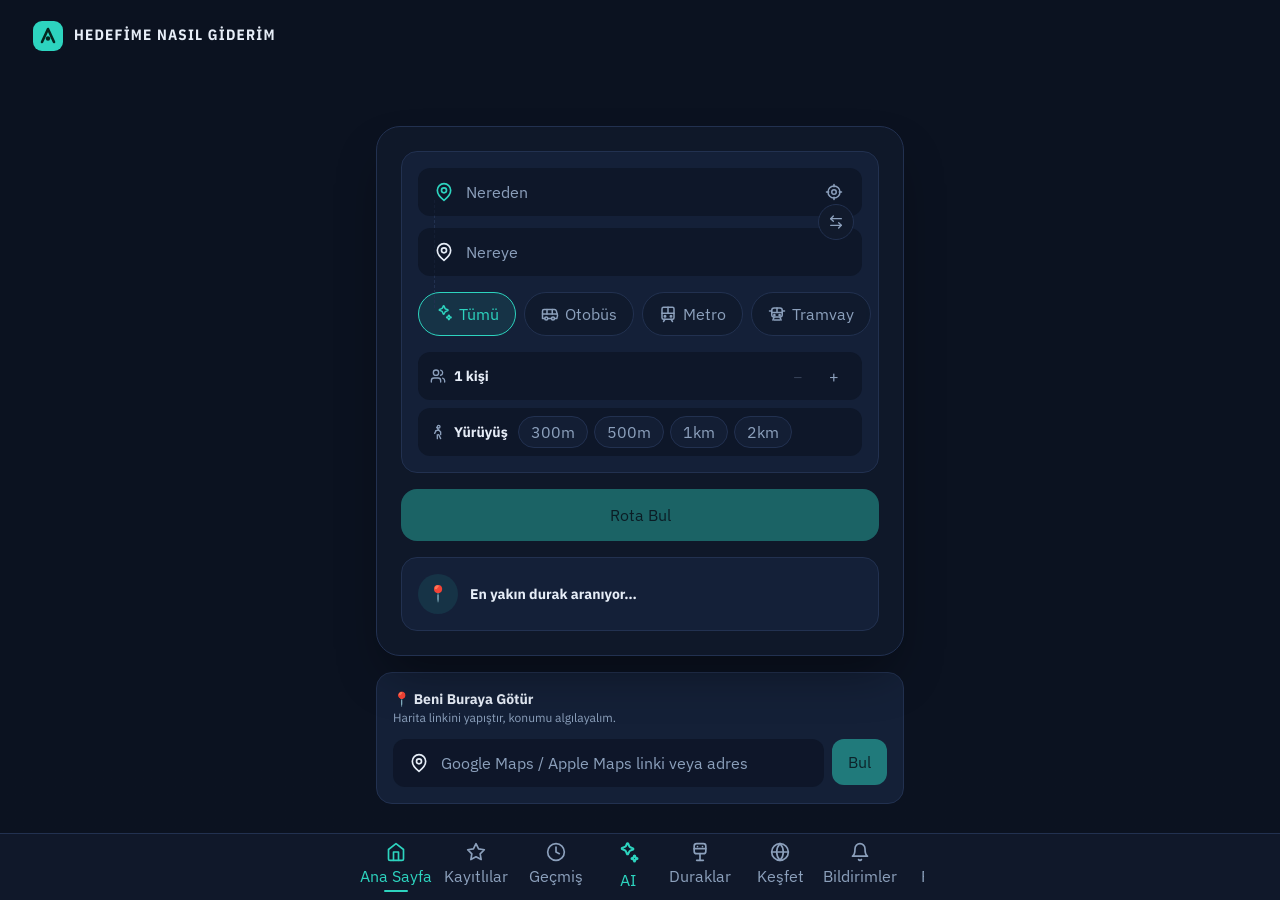
==== commit 9aa4c469: "chore: oneri listesi drop-up duzeltmesi + masaustu exe" ====
--- a/app/index.html
+++ b/app/index.html
@@ -12,8 +12,8 @@
       rel="stylesheet"
     />
     <title>Hedefime Nasıl Giderim</title>
-    <script type="module" crossorigin src="./assets/index-BUD3Ffyp.js"></script>
-    <link rel="stylesheet" crossorigin href="./assets/index-DD38IDnC.css">
+    <script type="module" crossorigin src="./assets/index-Be-MTA5I.js"></script>
+    <link rel="stylesheet" crossorigin href="./assets/index-D3LpULWB.css">
   </head>
   <body>
     <div id="root"></div>
--- a/app/assets/index-D3LpULWB.css
+++ b/app/assets/index-D3LpULWB.css
@@ -0,0 +1 @@
+.leaflet-pane,.leaflet-tile,.leaflet-marker-icon,.leaflet-marker-shadow,.leaflet-tile-container,.leaflet-pane>svg,.leaflet-pane>canvas,.leaflet-zoom-box,.leaflet-image-layer,.leaflet-layer{position:absolute;top:0;left:0}.leaflet-container{overflow:hidden}.leaflet-tile,.leaflet-marker-icon,.leaflet-marker-shadow{-webkit-user-select:none;user-select:none;-webkit-user-drag:none}.leaflet-tile::selection{background:0 0}.leaflet-safari .leaflet-tile{image-rendering:-webkit-optimize-contrast}.leaflet-safari .leaflet-tile-container{-webkit-transform-origin:0 0;width:1600px;height:1600px}.leaflet-marker-icon,.leaflet-marker-shadow{display:block}.leaflet-container .leaflet-overlay-pane svg{max-width:none!important;max-height:none!important}.leaflet-container .leaflet-marker-pane img,.leaflet-container .leaflet-shadow-pane img,.leaflet-container .leaflet-tile-pane img,.leaflet-container img.leaflet-image-layer,.leaflet-container .leaflet-tile{width:auto;padding:0;max-width:none!important;max-height:none!important}.leaflet-container img.leaflet-tile{mix-blend-mode:plus-lighter}.leaflet-container.leaflet-touch-zoom{-ms-touch-action:pan-x pan-y;touch-action:pan-x pan-y}.leaflet-container.leaflet-touch-drag{-ms-touch-action:pinch-zoom;touch-action:none;touch-action:pinch-zoom}.leaflet-container.leaflet-touch-drag.leaflet-touch-zoom{-ms-touch-action:none;touch-action:none}.leaflet-container{-webkit-tap-highlight-color:transparent}.leaflet-container a{-webkit-tap-highlight-color:#33b5e566}.leaflet-tile{filter:inherit;visibility:hidden}.leaflet-tile-loaded{visibility:inherit}.leaflet-zoom-box{box-sizing:border-box;z-index:800;width:0;height:0}.leaflet-overlay-pane svg{-moz-user-select:none}.leaflet-pane{z-index:400}.leaflet-tile-pane{z-index:200}.leaflet-overlay-pane{z-index:400}.leaflet-shadow-pane{z-index:500}.leaflet-marker-pane{z-index:600}.leaflet-tooltip-pane{z-index:650}.leaflet-popup-pane{z-index:700}.leaflet-map-pane canvas{z-index:100}.leaflet-map-pane svg{z-index:200}.leaflet-vml-shape{width:1px;height:1px}.lvml{behavior:url(#default#VML);display:inline-block;position:absolute}.leaflet-control{z-index:800;pointer-events:visiblePainted;pointer-events:auto;position:relative}.leaflet-top,.leaflet-bottom{z-index:1000;pointer-events:none;position:absolute}.leaflet-top{top:0}.leaflet-right{right:0}.leaflet-bottom{bottom:0}.leaflet-left{left:0}.leaflet-control{float:left;clear:both}.leaflet-right .leaflet-control{float:right}.leaflet-top .leaflet-control{margin-top:10px}.leaflet-bottom .leaflet-control{margin-bottom:10px}.leaflet-left .leaflet-control{margin-left:10px}.leaflet-right .leaflet-control{margin-right:10px}.leaflet-fade-anim .leaflet-popup{opacity:0;transition:opacity .2s linear}.leaflet-fade-anim .leaflet-map-pane .leaflet-popup{opacity:1}.leaflet-zoom-animated{transform-origin:0 0}svg.leaflet-zoom-animated{will-change:transform}.leaflet-zoom-anim .leaflet-zoom-animated{-webkit-transition:-webkit-transform .25s cubic-bezier(0,0,.25,1);-moz-transition:-moz-transform .25s cubic-bezier(0,0,.25,1);transition:transform .25s cubic-bezier(0,0,.25,1)}.leaflet-zoom-anim .leaflet-tile,.leaflet-pan-anim .leaflet-tile{transition:none}.leaflet-zoom-anim .leaflet-zoom-hide{visibility:hidden}.leaflet-interactive{cursor:pointer}.leaflet-grab{cursor:-webkit-grab;cursor:-moz-grab;cursor:grab}.leaflet-crosshair,.leaflet-crosshair .leaflet-interactive{cursor:crosshair}.leaflet-popup-pane,.leaflet-control{cursor:auto}.leaflet-dragging .leaflet-grab,.leaflet-dragging .leaflet-grab .leaflet-interactive,.leaflet-dragging .leaflet-marker-draggable{cursor:move;cursor:-webkit-grabbing;cursor:-moz-grabbing;cursor:grabbing}.leaflet-marker-icon,.leaflet-marker-shadow,.leaflet-image-layer,.leaflet-pane>svg path,.leaflet-tile-container{pointer-events:none}.leaflet-marker-icon.leaflet-interactive,.leaflet-image-layer.leaflet-interactive,.leaflet-pane>svg path.leaflet-interactive,svg.leaflet-image-layer.leaflet-interactive path{pointer-events:visiblePainted;pointer-events:auto}.leaflet-container{outline-offset:1px;background:#ddd}.leaflet-container a{color:#0078a8}.leaflet-zoom-box{background:#ffffff80;border:2px dotted #38f}.leaflet-container{font-family:Helvetica Neue,Arial,Helvetica,sans-serif;font-size:.75rem;line-height:1.5}.leaflet-bar{border-radius:4px;box-shadow:0 1px 5px #000000a6}.leaflet-bar a{text-align:center;color:#000;background-color:#fff;border-bottom:1px solid #ccc;width:26px;height:26px;line-height:26px;text-decoration:none;display:block}.leaflet-bar a,.leaflet-control-layers-toggle{background-position:50%;background-repeat:no-repeat;display:block}.leaflet-bar a:hover,.leaflet-bar a:focus{background-color:#f4f4f4}.leaflet-bar a:first-child{border-top-left-radius:4px;border-top-right-radius:4px}.leaflet-bar a:last-child{border-bottom:none;border-bottom-right-radius:4px;border-bottom-left-radius:4px}.leaflet-bar a.leaflet-disabled{cursor:default;color:#bbb;background-color:#f4f4f4}.leaflet-touch .leaflet-bar a{width:30px;height:30px;line-height:30px}.leaflet-touch .leaflet-bar a:first-child{border-top-left-radius:2px;border-top-right-radius:2px}.leaflet-touch .leaflet-bar a:last-child{border-bottom-right-radius:2px;border-bottom-left-radius:2px}.leaflet-control-zoom-in,.leaflet-control-zoom-out{text-indent:1px;font:700 18px Lucida Console,Monaco,monospace}.leaflet-touch .leaflet-control-zoom-in,.leaflet-touch .leaflet-control-zoom-out{font-size:22px}.leaflet-control-layers{background:#fff;border-radius:5px;box-shadow:0 1px 5px #0006}.leaflet-control-layers-toggle{background-image:url([data-uri]);width:36px;height:36px}.leaflet-retina .leaflet-control-layers-toggle{background-image:url([data-uri]);background-size:26px 26px}.leaflet-touch .leaflet-control-layers-toggle{width:44px;height:44px}.leaflet-control-layers .leaflet-control-layers-list,.leaflet-control-layers-expanded .leaflet-control-layers-toggle{display:none}.leaflet-control-layers-expanded .leaflet-control-layers-list{display:block;position:relative}.leaflet-control-layers-expanded{color:#333;background:#fff;padding:6px 10px 6px 6px}.leaflet-control-layers-scrollbar{padding-right:5px;overflow:hidden scroll}.leaflet-control-layers-selector{margin-top:2px;position:relative;top:1px}.leaflet-control-layers label{font-size:1.08333em;display:block}.leaflet-control-layers-separator{border-top:1px solid #ddd;height:0;margin:5px -10px 5px -6px}.leaflet-default-icon-path{background-image:url([data-uri])}.leaflet-container .leaflet-control-attribution{background:#fffc;margin:0}.leaflet-control-attribution,.leaflet-control-scale-line{color:#333;padding:0 5px;line-height:1.4}.leaflet-control-attribution a{text-decoration:none}.leaflet-control-attribution a:hover,.leaflet-control-attribution a:focus{text-decoration:underline}.leaflet-attribution-flag{width:1em;height:.6669em;vertical-align:baseline!important;display:inline!important}.leaflet-left .leaflet-control-scale{margin-left:5px}.leaflet-bottom .leaflet-control-scale{margin-bottom:5px}.leaflet-control-scale-line{white-space:nowrap;box-sizing:border-box;text-shadow:1px 1px #fff;background:#fffc;border:2px solid #777;border-top:none;padding:2px 5px 1px;line-height:1.1}.leaflet-control-scale-line:not(:first-child){border-top:2px solid #777;border-bottom:none;margin-top:-2px}.leaflet-control-scale-line:not(:first-child):not(:last-child){border-bottom:2px solid #777}.leaflet-touch .leaflet-control-attribution,.leaflet-touch .leaflet-control-layers,.leaflet-touch .leaflet-bar{box-shadow:none}.leaflet-touch .leaflet-control-layers,.leaflet-touch .leaflet-bar{background-clip:padding-box;border:2px solid #0003}.leaflet-popup{text-align:center;margin-bottom:20px;position:absolute}.leaflet-popup-content-wrapper{text-align:left;border-radius:12px;padding:1px}.leaflet-popup-content{min-height:1px;margin:13px 24px 13px 20px;font-size:1.08333em;line-height:1.3}.leaflet-popup-content p{margin:1.3em 0}.leaflet-popup-tip-container{pointer-events:none;width:40px;height:20px;margin-top:-1px;margin-left:-20px;position:absolute;left:50%;overflow:hidden}.leaflet-popup-tip{pointer-events:auto;width:17px;height:17px;margin:-10px auto 0;padding:1px;transform:rotate(45deg)}.leaflet-popup-content-wrapper,.leaflet-popup-tip{color:#333;background:#fff;box-shadow:0 3px 14px #0006}.leaflet-container a.leaflet-popup-close-button{text-align:center;color:#757575;background:0 0;border:none;width:24px;height:24px;font:16px/24px Tahoma,Verdana,sans-serif;text-decoration:none;position:absolute;top:0;right:0}.leaflet-container a.leaflet-popup-close-button:hover,.leaflet-container a.leaflet-popup-close-button:focus{color:#585858}.leaflet-popup-scrolled{overflow:auto}.leaflet-oldie .leaflet-popup-content-wrapper{-ms-zoom:1}.leaflet-oldie .leaflet-popup-tip{-ms-filter:"progid:DXImageTransform.Microsoft.Matrix(M11=0.70710678, M12=0.70710678, M21=-0.70710678, M22=0.70710678)";width:24px;filter:progid:DXImageTransform.Microsoft.Matrix(M11=.707107, M12=.707107, M21=-.707107, M22=.707107);margin:0 auto}.leaflet-oldie .leaflet-control-zoom,.leaflet-oldie .leaflet-control-layers,.leaflet-oldie .leaflet-popup-content-wrapper,.leaflet-oldie .leaflet-popup-tip{border:1px solid #999}.leaflet-div-icon{background:#fff;border:1px solid #666}.leaflet-tooltip{color:#222;white-space:nowrap;-webkit-user-select:none;user-select:none;pointer-events:none;background-color:#fff;border:1px solid #fff;border-radius:3px;padding:6px;position:absolute;box-shadow:0 1px 3px #0006}.leaflet-tooltip.leaflet-interactive{cursor:pointer;pointer-events:auto}.leaflet-tooltip-top:before,.leaflet-tooltip-bottom:before,.leaflet-tooltip-left:before,.leaflet-tooltip-right:before{pointer-events:none;content:"";background:0 0;border:6px solid #0000;position:absolute}.leaflet-tooltip-bottom{margin-top:6px}.leaflet-tooltip-top{margin-top:-6px}.leaflet-tooltip-bottom:before,.leaflet-tooltip-top:before{margin-left:-6px;left:50%}.leaflet-tooltip-top:before{border-top-color:#fff;margin-bottom:-12px;bottom:0}.leaflet-tooltip-bottom:before{border-bottom-color:#fff;margin-top:-12px;margin-left:-6px;top:0}.leaflet-tooltip-left{margin-left:-6px}.leaflet-tooltip-right{margin-left:6px}.leaflet-tooltip-left:before,.leaflet-tooltip-right:before{margin-top:-6px;top:50%}.leaflet-tooltip-left:before{border-left-color:#fff;margin-right:-12px;right:0}.leaflet-tooltip-right:before{border-right-color:#fff;margin-left:-12px;left:0}@media print{.leaflet-control{-webkit-print-color-adjust:exact;print-color-adjust:exact}}@layer properties{@supports (((-webkit-hyphens:none)) and (not (margin-trim:inline))) or ((-moz-orient:inline) and (not (color:rgb(from red r g b)))){*,:before,:after,::backdrop{--tw-translate-x:0;--tw-translate-y:0;--tw-translate-z:0;--tw-space-y-reverse:0;--tw-divide-y-reverse:0;--tw-border-style:solid;--tw-gradient-position:initial;--tw-gradient-from:#0000;--tw-gradient-via:#0000;--tw-gradient-to:#0000;--tw-gradient-stops:initial;--tw-gradient-via-stops:initial;--tw-gradient-from-position:0%;--tw-gradient-via-position:50%;--tw-gradient-to-position:100%;--tw-leading:initial;--tw-font-weight:initial;--tw-tracking:initial;--tw-ordinal:initial;--tw-slashed-zero:initial;--tw-numeric-figure:initial;--tw-numeric-spacing:initial;--tw-numeric-fraction:initial;--tw-shadow:0 0 #0000;--tw-shadow-color:initial;--tw-shadow-alpha:100%;--tw-inset-shadow:0 0 #0000;--tw-inset-shadow-color:initial;--tw-inset-shadow-alpha:100%;--tw-ring-color:initial;--tw-ring-shadow:0 0 #0000;--tw-inset-ring-color:initial;--tw-inset-ring-shadow:0 0 #0000;--tw-ring-inset:initial;--tw-ring-offset-width:0px;--tw-ring-offset-color:#fff;--tw-ring-offset-shadow:0 0 #0000;--tw-backdrop-blur:initial;--tw-backdrop-brightness:initial;--tw-backdrop-contrast:initial;--tw-backdrop-grayscale:initial;--tw-backdrop-hue-rotate:initial;--tw-backdrop-invert:initial;--tw-backdrop-opacity:initial;--tw-backdrop-saturate:initial;--tw-backdrop-sepia:initial;--tw-duration:initial;--tw-ease:initial;--tw-scale-x:1;--tw-scale-y:1;--tw-scale-z:1;--tw-blur:initial;--tw-brightness:initial;--tw-contrast:initial;--tw-grayscale:initial;--tw-hue-rotate:initial;--tw-invert:initial;--tw-opacity:initial;--tw-saturate:initial;--tw-sepia:initial;--tw-drop-shadow:initial;--tw-drop-shadow-color:initial;--tw-drop-shadow-alpha:100%;--tw-drop-shadow-size:initial}}}@layer theme{:root,:host{--font-sans:-apple-system, BlinkMacSystemFont, "Segoe UI", Roboto, "Helvetica Neue", "Noto Sans", Arial, sans-serif, "Apple Color Emoji", "Segoe UI Emoji", "Segoe UI Symbol", "Noto Color Emoji";--font-mono:ui-monospace, SFMono-Regular, Menlo, Monaco, Consolas, "Liberation Mono", "Courier New", monospace;--color-red-300:oklch(80.8% .114 19.571);--color-red-400:oklch(70.4% .191 22.216);--color-red-500:oklch(63.7% .237 25.331);--color-amber-200:oklch(92.4% .12 95.746);--color-amber-300:oklch(87.9% .169 91.605);--color-amber-400:oklch(82.8% .189 84.429);--color-amber-500:oklch(76.9% .188 70.08);--color-emerald-300:oklch(84.5% .143 164.978);--color-emerald-400:oklch(76.5% .177 163.223);--color-emerald-500:oklch(69.6% .17 162.48);--color-teal-300:oklch(85.5% .138 181.071);--color-teal-400:oklch(77.7% .152 181.912);--color-teal-500:oklch(70.4% .14 182.503);--color-indigo-400:oklch(67.3% .182 276.935);--color-indigo-950:oklch(25.7% .09 281.288);--color-fuchsia-300:oklch(83.3% .145 321.434);--color-fuchsia-400:oklch(74% .238 322.16);--color-slate-900:oklch(20.8% .042 265.755);--color-black:#000;--color-white:#fff;--spacing:.25rem;--container-xs:20rem;--container-sm:24rem;--container-md:28rem;--container-lg:32rem;--container-xl:36rem;--container-7xl:80rem;--text-xs:.75rem;--text-xs--line-height:calc(1 / .75);--text-sm:.875rem;--text-sm--line-height:calc(1.25 / .875);--text-base:1rem;--text-base--line-height:calc(1.5 / 1);--text-lg:1.125rem;--text-lg--line-height:calc(1.75 / 1.125);--text-xl:1.25rem;--text-xl--line-height:calc(1.75 / 1.25);--text-2xl:1.5rem;--text-2xl--line-height:calc(2 / 1.5);--text-3xl:1.875rem;--text-3xl--line-height:calc(2.25 / 1.875);--font-weight-normal:400;--font-weight-medium:500;--font-weight-semibold:600;--font-weight-bold:700;--font-weight-extrabold:800;--font-weight-black:900;--tracking-wide:.025em;--tracking-wider:.05em;--leading-tight:1.25;--leading-relaxed:1.625;--radius-md:.375rem;--radius-lg:.5rem;--radius-xl:.75rem;--radius-2xl:1rem;--radius-3xl:1.5rem;--ease-out:cubic-bezier(0, 0, .2, 1);--animate-spin:spin 1s linear infinite;--animate-ping:ping 1s cubic-bezier(0, 0, .2, 1) infinite;--animate-pulse:pulse 2s cubic-bezier(.4, 0, .6, 1) infinite;--animate-bounce:bounce 1s infinite;--blur-sm:8px;--blur-md:12px;--default-transition-duration:.15s;--default-transition-timing-function:cubic-bezier(.4, 0, .2, 1);--default-font-family:var(--font-sans);--default-mono-font-family:var(--font-mono);--font-display:"IBM Plex Sans Condensed", "IBM Plex Sans", system-ui, sans-serif;--font-body:"IBM Plex Sans", system-ui, sans-serif;--color-bg:#0b1220;--color-surface:#111a2c;--color-surface-2:#16223a;--color-line:#223150;--color-fg:#e6edf7;--color-muted:#8ca0bc;--color-accent:#2dd4bf;--color-accent-ink:#05261f}}@layer base{*,:after,:before,::backdrop{box-sizing:border-box;border:0 solid;margin:0;padding:0}::file-selector-button{box-sizing:border-box;border:0 solid;margin:0;padding:0}html,:host{-webkit-text-size-adjust:100%;tab-size:4;line-height:1.5;font-family:var(--default-font-family,-apple-system, BlinkMacSystemFont, "Segoe UI", Roboto, "Helvetica Neue", "Noto Sans", Arial, sans-serif, "Apple Color Emoji", "Segoe UI Emoji", "Segoe UI Symbol", "Noto Color Emoji");font-feature-settings:var(--default-font-feature-settings,normal);font-variation-settings:var(--default-font-variation-settings,normal);-webkit-tap-highlight-color:transparent}hr{height:0;color:inherit;border-top-width:1px}abbr:where([title]){-webkit-text-decoration:underline dotted;text-decoration:underline dotted}h1,h2,h3,h4,h5,h6{font-size:inherit;font-weight:inherit}a{color:inherit;-webkit-text-decoration:inherit;-webkit-text-decoration:inherit;-webkit-text-decoration:inherit;-webkit-text-decoration:inherit;text-decoration:inherit}b,strong{font-weight:bolder}code,kbd,samp,pre{font-family:var(--default-mono-font-family,ui-monospace, SFMono-Regular, Menlo, Monaco, Consolas, "Liberation Mono", "Courier New", monospace);font-feature-settings:var(--default-mono-font-feature-settings,normal);font-variation-settings:var(--default-mono-font-variation-settings,normal);font-size:1em}small{font-size:80%}sub,sup{vertical-align:baseline;font-size:75%;line-height:0;position:relative}sub{bottom:-.25em}sup{top:-.5em}table{text-indent:0;border-color:inherit;border-collapse:collapse}:-moz-focusring:where(:not(iframe)){outline:auto}progress{vertical-align:baseline}summary{display:list-item}ol,ul,menu{list-style:none}img,svg,video,canvas,audio,iframe,embed,object{vertical-align:middle;display:block}img,video{max-width:100%;height:auto}button,input,select,optgroup,textarea{font:inherit;font-feature-settings:inherit;font-variation-settings:inherit;letter-spacing:inherit;color:inherit;opacity:1;background-color:#0000;border-radius:0}::file-selector-button{font:inherit;font-feature-settings:inherit;font-variation-settings:inherit;letter-spacing:inherit;color:inherit;opacity:1;background-color:#0000;border-radius:0}:where(select:is([multiple],[size])) optgroup{font-weight:bolder}:where(select:is([multiple],[size])) optgroup option{padding-inline-start:20px}::file-selector-button{margin-inline-end:4px}::placeholder{opacity:1}@supports (not ((-webkit-appearance:-apple-pay-button))) or (contain-intrinsic-size:1px){::placeholder{color:currentColor}@supports (color:color-mix(in lab, red, red)){::placeholder{color:color-mix(in oklab, currentcolor 50%, transparent)}}}textarea{resize:vertical}::-webkit-search-decoration{-webkit-appearance:none}::-webkit-date-and-time-value{min-height:1lh;text-align:inherit}::-webkit-datetime-edit{display:inline-flex}::-webkit-datetime-edit-fields-wrapper{padding:0}::-webkit-datetime-edit{padding-block:0}::-webkit-datetime-edit-year-field{padding-block:0}::-webkit-datetime-edit-month-field{padding-block:0}::-webkit-datetime-edit-day-field{padding-block:0}::-webkit-datetime-edit-hour-field{padding-block:0}::-webkit-datetime-edit-minute-field{padding-block:0}::-webkit-datetime-edit-second-field{padding-block:0}::-webkit-datetime-edit-millisecond-field{padding-block:0}::-webkit-datetime-edit-meridiem-field{padding-block:0}::-webkit-calendar-picker-indicator{line-height:1}:-moz-ui-invalid{box-shadow:none}button,input:where([type=button],[type=reset],[type=submit]){appearance:button}::file-selector-button{appearance:button}::-webkit-inner-spin-button{height:auto}::-webkit-outer-spin-button{height:auto}[hidden]:where(:not([hidden=until-found])){display:none!important}}@layer components;@layer utilities{.pointer-events-auto{pointer-events:auto}.pointer-events-none{pointer-events:none}.visible{visibility:visible}.absolute{position:absolute}.fixed{position:fixed}.relative{position:relative}.static{position:static}.inset-0{inset:0}.inset-x-0{inset-inline:0}.top-1\.5{top:calc(var(--spacing) * 1.5)}.top-1\/2{top:50%}.top-1\/3{top:33.3333%}.top-4{top:calc(var(--spacing) * 4)}.top-8{top:calc(var(--spacing) * 8)}.top-full{top:100%}.right-2{right:calc(var(--spacing) * 2)}.right-3{right:calc(var(--spacing) * 3)}.right-4{right:calc(var(--spacing) * 4)}.-bottom-8{bottom:calc(var(--spacing) * -8)}.bottom-0{bottom:0}.bottom-full{bottom:100%}.left-4{left:calc(var(--spacing) * 4)}.isolate{isolation:isolate}.z-0{z-index:0}.z-10{z-index:10}.z-20{z-index:20}.z-40{z-index:40}.z-50{z-index:50}.z-\[1\]{z-index:1}.z-\[70\]{z-index:70}.container{width:100%}@media (width>=640px){.container{max-width:640px}}@media (width>=768px){.container{max-width:768px}}@media (width>=1024px){.container{max-width:1024px}}@media (width>=1280px){.container{max-width:1280px}}@media (width>=96rem){.container{max-width:96rem}}.-mx-1{margin-inline:calc(var(--spacing) * -1)}.-mx-4{margin-inline:calc(var(--spacing) * -4)}.mx-1{margin-inline:var(--spacing)}.mx-1\.5{margin-inline:calc(var(--spacing) * 1.5)}.mx-auto{margin-inline:auto}.my-1\.5{margin-block:calc(var(--spacing) * 1.5)}.my-4{margin-block:calc(var(--spacing) * 4)}.mt-0\.5{margin-top:calc(var(--spacing) * .5)}.mt-1{margin-top:var(--spacing)}.mt-1\.5{margin-top:calc(var(--spacing) * 1.5)}.mt-2{margin-top:calc(var(--spacing) * 2)}.mt-2\.5{margin-top:calc(var(--spacing) * 2.5)}.mt-3{margin-top:calc(var(--spacing) * 3)}.mt-3\.5{margin-top:calc(var(--spacing) * 3.5)}.mt-4{margin-top:calc(var(--spacing) * 4)}.mt-5{margin-top:calc(var(--spacing) * 5)}.mt-6{margin-top:calc(var(--spacing) * 6)}.mr-1\.5{margin-right:calc(var(--spacing) * 1.5)}.mb-1{margin-bottom:var(--spacing)}.mb-2{margin-bottom:calc(var(--spacing) * 2)}.mb-4{margin-bottom:calc(var(--spacing) * 4)}.ml-2{margin-left:calc(var(--spacing) * 2)}.ml-auto{margin-left:auto}.block{display:block}.contents{display:contents}.flex{display:flex}.grid{display:grid}.hidden{display:none}.inline-block{display:inline-block}.inline-flex{display:inline-flex}.h-0\.5{height:calc(var(--spacing) * .5)}.h-1\.5{height:calc(var(--spacing) * 1.5)}.h-2{height:calc(var(--spacing) * 2)}.h-2\.5{height:calc(var(--spacing) * 2.5)}.h-3{height:calc(var(--spacing) * 3)}.h-3\.5{height:calc(var(--spacing) * 3.5)}.h-4{height:calc(var(--spacing) * 4)}.h-4\.5{height:calc(var(--spacing) * 4.5)}.h-5{height:calc(var(--spacing) * 5)}.h-6{height:calc(var(--spacing) * 6)}.h-7{height:calc(var(--spacing) * 7)}.h-8{height:calc(var(--spacing) * 8)}.h-9{height:calc(var(--spacing) * 9)}.h-10{height:calc(var(--spacing) * 10)}.h-11{height:calc(var(--spacing) * 11)}.h-12{height:calc(var(--spacing) * 12)}.h-16{height:calc(var(--spacing) * 16)}.h-\[46px\]{height:46px}.h-\[85vh\]{height:85vh}.h-\[92dvh\]{height:92dvh}.h-full{height:100%}.h-px{height:1px}.max-h-60{max-height:calc(var(--spacing) * 60)}.max-h-80{max-height:calc(var(--spacing) * 80)}.max-h-\[55vh\]{max-height:55vh}.max-h-\[80\%\]{max-height:80%}.max-h-\[92dvh\]{max-height:92dvh}.max-h-\[94vh\]{max-height:94vh}.min-h-0{min-height:0}.min-h-\[32px\]{min-height:32px}.min-h-\[36px\]{min-height:36px}.min-h-\[38px\]{min-height:38px}.min-h-\[40px\]{min-height:40px}.min-h-\[42px\]{min-height:42px}.min-h-\[44px\]{min-height:44px}.min-h-\[46px\]{min-height:46px}.min-h-\[48px\]{min-height:48px}.min-h-\[52px\]{min-height:52px}.min-h-\[56px\]{min-height:56px}.min-h-dvh{min-height:100dvh}.w-1\.5{width:calc(var(--spacing) * 1.5)}.w-1\/4{width:25%}.w-2{width:calc(var(--spacing) * 2)}.w-2\.5{width:calc(var(--spacing) * 2.5)}.w-2\/3{width:66.6667%}.w-3\.5{width:calc(var(--spacing) * 3.5)}.w-4{width:calc(var(--spacing) * 4)}.w-4\.5{width:calc(var(--spacing) * 4.5)}.w-5{width:calc(var(--spacing) * 5)}.w-6{width:calc(var(--spacing) * 6)}.w-7{width:calc(var(--spacing) * 7)}.w-8{width:calc(var(--spacing) * 8)}.w-9{width:calc(var(--spacing) * 9)}.w-10{width:calc(var(--spacing) * 10)}.w-11{width:calc(var(--spacing) * 11)}.w-12{width:calc(var(--spacing) * 12)}.w-14{width:calc(var(--spacing) * 14)}.w-16{width:calc(var(--spacing) * 16)}.w-\[64px\]{width:64px}.w-\[72\%\]{width:72%}.w-\[80px\]{width:80px}.w-full{width:100%}.w-px{width:1px}.max-w-7xl{max-width:var(--container-7xl)}.max-w-\[15rem\]{max-width:15rem}.max-w-\[85\%\]{max-width:85%}.max-w-md{max-width:var(--container-md)}.max-w-sm{max-width:var(--container-sm)}.max-w-xl{max-width:var(--container-xl)}.max-w-xs{max-width:var(--container-xs)}.min-w-0{min-width:0}.min-w-5{min-width:calc(var(--spacing) * 5)}.min-w-20{min-width:calc(var(--spacing) * 20)}.flex-1{flex:1}.shrink-0{flex-shrink:0}.-translate-y-1\/2{--tw-translate-y:calc(calc(1 / 2 * 100%) * -1);translate:var(--tw-translate-x) var(--tw-translate-y)}.rotate-90{rotate:90deg}.animate-bounce{animation:var(--animate-bounce)}.animate-ping{animation:var(--animate-ping)}.animate-pulse{animation:var(--animate-pulse)}.animate-spin{animation:var(--animate-spin)}.cursor-grab{cursor:grab}.cursor-not-allowed{cursor:not-allowed}.touch-none{touch-action:none}.resize{resize:both}.\[scrollbar-width\:none\]{scrollbar-width:none}.list-decimal{list-style-type:decimal}.list-disc{list-style-type:disc}.grid-cols-2{grid-template-columns:repeat(2,minmax(0,1fr))}.grid-cols-3{grid-template-columns:repeat(3,minmax(0,1fr))}.grid-cols-4{grid-template-columns:repeat(4,minmax(0,1fr))}.flex-col{flex-direction:column}.flex-nowrap{flex-wrap:nowrap}.flex-wrap{flex-wrap:wrap}.items-center{align-items:center}.items-end{align-items:flex-end}.items-start{align-items:flex-start}.items-stretch{align-items:stretch}.justify-between{justify-content:space-between}.justify-center{justify-content:center}.justify-end{justify-content:flex-end}.justify-start{justify-content:flex-start}.gap-0\.5{gap:calc(var(--spacing) * .5)}.gap-1{gap:var(--spacing)}.gap-1\.5{gap:calc(var(--spacing) * 1.5)}.gap-2{gap:calc(var(--spacing) * 2)}.gap-2\.5{gap:calc(var(--spacing) * 2.5)}.gap-3{gap:calc(var(--spacing) * 3)}.gap-3\.5{gap:calc(var(--spacing) * 3.5)}:where(.space-y-0\.5>:not(:last-child)){--tw-space-y-reverse:0;margin-block-start:calc(calc(var(--spacing) * .5) * var(--tw-space-y-reverse));margin-block-end:calc(calc(var(--spacing) * .5) * calc(1 - var(--tw-space-y-reverse)))}:where(.space-y-1>:not(:last-child)){--tw-space-y-reverse:0;margin-block-start:calc(var(--spacing) * var(--tw-space-y-reverse));margin-block-end:calc(var(--spacing) * calc(1 - var(--tw-space-y-reverse)))}:where(.space-y-1\.5>:not(:last-child)){--tw-space-y-reverse:0;margin-block-start:calc(calc(var(--spacing) * 1.5) * var(--tw-space-y-reverse));margin-block-end:calc(calc(var(--spacing) * 1.5) * calc(1 - var(--tw-space-y-reverse)))}:where(.space-y-2>:not(:last-child)){--tw-space-y-reverse:0;margin-block-start:calc(calc(var(--spacing) * 2) * var(--tw-space-y-reverse));margin-block-end:calc(calc(var(--spacing) * 2) * calc(1 - var(--tw-space-y-reverse)))}:where(.space-y-2\.5>:not(:last-child)){--tw-space-y-reverse:0;margin-block-start:calc(calc(var(--spacing) * 2.5) * var(--tw-space-y-reverse));margin-block-end:calc(calc(var(--spacing) * 2.5) * calc(1 - var(--tw-space-y-reverse)))}:where(.space-y-3>:not(:last-child)){--tw-space-y-reverse:0;margin-block-start:calc(calc(var(--spacing) * 3) * var(--tw-space-y-reverse));margin-block-end:calc(calc(var(--spacing) * 3) * calc(1 - var(--tw-space-y-reverse)))}:where(.space-y-4>:not(:last-child)){--tw-space-y-reverse:0;margin-block-start:calc(calc(var(--spacing) * 4) * var(--tw-space-y-reverse));margin-block-end:calc(calc(var(--spacing) * 4) * calc(1 - var(--tw-space-y-reverse)))}.gap-x-3{column-gap:calc(var(--spacing) * 3)}:where(.divide-y>:not(:last-child)){--tw-divide-y-reverse:0;border-bottom-style:var(--tw-border-style);border-top-style:var(--tw-border-style);border-top-width:calc(1px * var(--tw-divide-y-reverse));border-bottom-width:calc(1px * calc(1 - var(--tw-divide-y-reverse)))}:where(.divide-line\/60>:not(:last-child)){border-color:#22315099}@supports (color:color-mix(in lab, red, red)){:where(.divide-line\/60>:not(:last-child)){border-color:color-mix(in oklab, var(--color-line) 60%, transparent)}}.truncate{text-overflow:ellipsis;white-space:nowrap;overflow:hidden}.overflow-hidden{overflow:hidden}.overflow-x-auto{overflow-x:auto}.overflow-y-auto{overflow-y:auto}.overscroll-contain{overscroll-behavior:contain}.rounded{border-radius:.25rem}.rounded-2xl{border-radius:var(--radius-2xl)}.rounded-3xl{border-radius:var(--radius-3xl)}.rounded-full{border-radius:2147483647px}.rounded-lg{border-radius:var(--radius-lg)}.rounded-md{border-radius:var(--radius-md)}.rounded-xl{border-radius:var(--radius-xl)}.rounded-t-3xl{border-top-left-radius:var(--radius-3xl);border-top-right-radius:var(--radius-3xl)}.rounded-b-none{border-bottom-right-radius:0;border-bottom-left-radius:0}.rounded-b-xl{border-bottom-right-radius:var(--radius-xl);border-bottom-left-radius:var(--radius-xl)}.rounded-br-md{border-bottom-right-radius:var(--radius-md)}.rounded-bl-md{border-bottom-left-radius:var(--radius-md)}.border{border-style:var(--tw-border-style);border-width:1px}.border-2{border-style:var(--tw-border-style);border-width:2px}.border-x{border-inline-style:var(--tw-border-style);border-inline-width:1px}.border-t{border-top-style:var(--tw-border-style);border-top-width:1px}.border-t-0{border-top-style:var(--tw-border-style);border-top-width:0}.border-b{border-bottom-style:var(--tw-border-style);border-bottom-width:1px}.border-l{border-left-style:var(--tw-border-style);border-left-width:1px}.border-dashed{--tw-border-style:dashed;border-style:dashed}.border-accent{border-color:var(--color-accent)}.border-accent-ink\/30{border-color:#05261f4d}@supports (color:color-mix(in lab, red, red)){.border-accent-ink\/30{border-color:color-mix(in oklab, var(--color-accent-ink) 30%, transparent)}}.border-accent\/30{border-color:#2dd4bf4d}@supports (color:color-mix(in lab, red, red)){.border-accent\/30{border-color:color-mix(in oklab, var(--color-accent) 30%, transparent)}}.border-accent\/40{border-color:#2dd4bf66}@supports (color:color-mix(in lab, red, red)){.border-accent\/40{border-color:color-mix(in oklab, var(--color-accent) 40%, transparent)}}.border-accent\/60{border-color:#2dd4bf99}@supports (color:color-mix(in lab, red, red)){.border-accent\/60{border-color:color-mix(in oklab, var(--color-accent) 60%, transparent)}}.border-amber-400{border-color:var(--color-amber-400)}.border-amber-400\/30{border-color:#fcbb004d}@supports (color:color-mix(in lab, red, red)){.border-amber-400\/30{border-color:color-mix(in oklab, var(--color-amber-400) 30%, transparent)}}.border-amber-500\/30{border-color:#f99c004d}@supports (color:color-mix(in lab, red, red)){.border-amber-500\/30{border-color:color-mix(in oklab, var(--color-amber-500) 30%, transparent)}}.border-amber-500\/40{border-color:#f99c0066}@supports (color:color-mix(in lab, red, red)){.border-amber-500\/40{border-color:color-mix(in oklab, var(--color-amber-500) 40%, transparent)}}.border-emerald-500\/30{border-color:#00bb7f4d}@supports (color:color-mix(in lab, red, red)){.border-emerald-500\/30{border-color:color-mix(in oklab, var(--color-emerald-500) 30%, transparent)}}.border-fuchsia-400\/40{border-color:#ec6cff66}@supports (color:color-mix(in lab, red, red)){.border-fuchsia-400\/40{border-color:color-mix(in oklab, var(--color-fuchsia-400) 40%, transparent)}}.border-indigo-400\/30{border-color:#7d87ff4d}@supports (color:color-mix(in lab, red, red)){.border-indigo-400\/30{border-color:color-mix(in oklab, var(--color-indigo-400) 30%, transparent)}}.border-line{border-color:var(--color-line)}.border-line\/60{border-color:#22315099}@supports (color:color-mix(in lab, red, red)){.border-line\/60{border-color:color-mix(in oklab, var(--color-line) 60%, transparent)}}.border-muted\/30{border-color:#8ca0bc4d}@supports (color:color-mix(in lab, red, red)){.border-muted\/30{border-color:color-mix(in oklab, var(--color-muted) 30%, transparent)}}.border-red-500\/30{border-color:#fb2c364d}@supports (color:color-mix(in lab, red, red)){.border-red-500\/30{border-color:color-mix(in oklab, var(--color-red-500) 30%, transparent)}}.border-red-500\/40{border-color:#fb2c3666}@supports (color:color-mix(in lab, red, red)){.border-red-500\/40{border-color:color-mix(in oklab, var(--color-red-500) 40%, transparent)}}.border-teal-400{border-color:var(--color-teal-400)}.border-teal-400\/30{border-color:#00d3bd4d}@supports (color:color-mix(in lab, red, red)){.border-teal-400\/30{border-color:color-mix(in oklab, var(--color-teal-400) 30%, transparent)}}.border-white\/10{border-color:#ffffff1a}@supports (color:color-mix(in lab, red, red)){.border-white\/10{border-color:color-mix(in oklab, var(--color-white) 10%, transparent)}}.border-t-accent{border-top-color:var(--color-accent)}.border-t-accent-ink{border-top-color:var(--color-accent-ink)}.bg-\[\#0f1524\]{background-color:#0f1524}.bg-\[\#00091B\]{background-color:#00091b}.bg-accent{background-color:var(--color-accent)}.bg-accent\/5{background-color:#2dd4bf0d}@supports (color:color-mix(in lab, red, red)){.bg-accent\/5{background-color:color-mix(in oklab, var(--color-accent) 5%, transparent)}}.bg-accent\/10{background-color:#2dd4bf1a}@supports (color:color-mix(in lab, red, red)){.bg-accent\/10{background-color:color-mix(in oklab, var(--color-accent) 10%, transparent)}}.bg-accent\/15{background-color:#2dd4bf26}@supports (color:color-mix(in lab, red, red)){.bg-accent\/15{background-color:color-mix(in oklab, var(--color-accent) 15%, transparent)}}.bg-amber-400\/10{background-color:#fcbb001a}@supports (color:color-mix(in lab, red, red)){.bg-amber-400\/10{background-color:color-mix(in oklab, var(--color-amber-400) 10%, transparent)}}.bg-amber-400\/15{background-color:#fcbb0026}@supports (color:color-mix(in lab, red, red)){.bg-amber-400\/15{background-color:color-mix(in oklab, var(--color-amber-400) 15%, transparent)}}.bg-amber-400\/20{background-color:#fcbb0033}@supports (color:color-mix(in lab, red, red)){.bg-amber-400\/20{background-color:color-mix(in oklab, var(--color-amber-400) 20%, transparent)}}.bg-amber-500\/10{background-color:#f99c001a}@supports (color:color-mix(in lab, red, red)){.bg-amber-500\/10{background-color:color-mix(in oklab, var(--color-amber-500) 10%, transparent)}}.bg-bg{background-color:var(--color-bg)}.bg-bg\/40{background-color:#0b122066}@supports (color:color-mix(in lab, red, red)){.bg-bg\/40{background-color:color-mix(in oklab, var(--color-bg) 40%, transparent)}}.bg-bg\/50{background-color:#0b122080}@supports (color:color-mix(in lab, red, red)){.bg-bg\/50{background-color:color-mix(in oklab, var(--color-bg) 50%, transparent)}}.bg-bg\/60{background-color:#0b122099}@supports (color:color-mix(in lab, red, red)){.bg-bg\/60{background-color:color-mix(in oklab, var(--color-bg) 60%, transparent)}}.bg-bg\/70{background-color:#0b1220b3}@supports (color:color-mix(in lab, red, red)){.bg-bg\/70{background-color:color-mix(in oklab, var(--color-bg) 70%, transparent)}}.bg-bg\/95{background-color:#0b1220f2}@supports (color:color-mix(in lab, red, red)){.bg-bg\/95{background-color:color-mix(in oklab, var(--color-bg) 95%, transparent)}}.bg-black\/50{background-color:#00000080}@supports (color:color-mix(in lab, red, red)){.bg-black\/50{background-color:color-mix(in oklab, var(--color-black) 50%, transparent)}}.bg-black\/60{background-color:#0009}@supports (color:color-mix(in lab, red, red)){.bg-black\/60{background-color:color-mix(in oklab, var(--color-black) 60%, transparent)}}.bg-emerald-400{background-color:var(--color-emerald-400)}.bg-emerald-500\/10{background-color:#00bb7f1a}@supports (color:color-mix(in lab, red, red)){.bg-emerald-500\/10{background-color:color-mix(in oklab, var(--color-emerald-500) 10%, transparent)}}.bg-fuchsia-400\/10{background-color:#ec6cff1a}@supports (color:color-mix(in lab, red, red)){.bg-fuchsia-400\/10{background-color:color-mix(in oklab, var(--color-fuchsia-400) 10%, transparent)}}.bg-indigo-950\/40{background-color:#1e1a4d66}@supports (color:color-mix(in lab, red, red)){.bg-indigo-950\/40{background-color:color-mix(in oklab, var(--color-indigo-950) 40%, transparent)}}.bg-line{background-color:var(--color-line)}.bg-muted{background-color:var(--color-muted)}.bg-muted\/20{background-color:#8ca0bc33}@supports (color:color-mix(in lab, red, red)){.bg-muted\/20{background-color:color-mix(in oklab, var(--color-muted) 20%, transparent)}}.bg-red-500{background-color:var(--color-red-500)}.bg-red-500\/10{background-color:#fb2c361a}@supports (color:color-mix(in lab, red, red)){.bg-red-500\/10{background-color:color-mix(in oklab, var(--color-red-500) 10%, transparent)}}.bg-surface{background-color:var(--color-surface)}.bg-surface-2{background-color:var(--color-surface-2)}.bg-surface-2\/60{background-color:#16223a99}@supports (color:color-mix(in lab, red, red)){.bg-surface-2\/60{background-color:color-mix(in oklab, var(--color-surface-2) 60%, transparent)}}.bg-surface-2\/70{background-color:#16223ab3}@supports (color:color-mix(in lab, red, red)){.bg-surface-2\/70{background-color:color-mix(in oklab, var(--color-surface-2) 70%, transparent)}}.bg-surface-2\/90{background-color:#16223ae6}@supports (color:color-mix(in lab, red, red)){.bg-surface-2\/90{background-color:color-mix(in oklab, var(--color-surface-2) 90%, transparent)}}.bg-surface-2\/95{background-color:#16223af2}@supports (color:color-mix(in lab, red, red)){.bg-surface-2\/95{background-color:color-mix(in oklab, var(--color-surface-2) 95%, transparent)}}.bg-surface\/80{background-color:#111a2ccc}@supports (color:color-mix(in lab, red, red)){.bg-surface\/80{background-color:color-mix(in oklab, var(--color-surface) 80%, transparent)}}.bg-surface\/85{background-color:#111a2cd9}@supports (color:color-mix(in lab, red, red)){.bg-surface\/85{background-color:color-mix(in oklab, var(--color-surface) 85%, transparent)}}.bg-surface\/90{background-color:#111a2ce6}@supports (color:color-mix(in lab, red, red)){.bg-surface\/90{background-color:color-mix(in oklab, var(--color-surface) 90%, transparent)}}.bg-surface\/95{background-color:#111a2cf2}@supports (color:color-mix(in lab, red, red)){.bg-surface\/95{background-color:color-mix(in oklab, var(--color-surface) 95%, transparent)}}.bg-teal-400{background-color:var(--color-teal-400)}.bg-teal-400\/10{background-color:#00d3bd1a}@supports (color:color-mix(in lab, red, red)){.bg-teal-400\/10{background-color:color-mix(in oklab, var(--color-teal-400) 10%, transparent)}}.bg-teal-400\/15{background-color:#00d3bd26}@supports (color:color-mix(in lab, red, red)){.bg-teal-400\/15{background-color:color-mix(in oklab, var(--color-teal-400) 15%, transparent)}}.bg-teal-400\/20{background-color:#00d3bd33}@supports (color:color-mix(in lab, red, red)){.bg-teal-400\/20{background-color:color-mix(in oklab, var(--color-teal-400) 20%, transparent)}}.bg-teal-500{background-color:var(--color-teal-500)}.bg-transparent{background-color:#0000}.bg-white\/5{background-color:#ffffff0d}@supports (color:color-mix(in lab, red, red)){.bg-white\/5{background-color:color-mix(in oklab, var(--color-white) 5%, transparent)}}.bg-white\/10{background-color:#ffffff1a}@supports (color:color-mix(in lab, red, red)){.bg-white\/10{background-color:color-mix(in oklab, var(--color-white) 10%, transparent)}}.bg-white\/\[0\.03\]{background-color:#ffffff08}@supports (color:color-mix(in lab, red, red)){.bg-white\/\[0\.03\]{background-color:color-mix(in oklab, var(--color-white) 3%, transparent)}}.bg-gradient-to-b{--tw-gradient-position:to bottom in oklab;background-image:linear-gradient(var(--tw-gradient-stops))}.bg-gradient-to-r{--tw-gradient-position:to right in oklab;background-image:linear-gradient(var(--tw-gradient-stops))}.from-accent\/15{--tw-gradient-from:#2dd4bf26}@supports (color:color-mix(in lab, red, red)){.from-accent\/15{--tw-gradient-from:color-mix(in oklab, var(--color-accent) 15%, transparent)}}.from-accent\/15{--tw-gradient-stops:var(--tw-gradient-via-stops,var(--tw-gradient-position), var(--tw-gradient-from) var(--tw-gradient-from-position), var(--tw-gradient-to) var(--tw-gradient-to-position))}.from-bg\/30{--tw-gradient-from:#0b12204d}@supports (color:color-mix(in lab, red, red)){.from-bg\/30{--tw-gradient-from:color-mix(in oklab, var(--color-bg) 30%, transparent)}}.from-bg\/30{--tw-gradient-stops:var(--tw-gradient-via-stops,var(--tw-gradient-position), var(--tw-gradient-from) var(--tw-gradient-from-position), var(--tw-gradient-to) var(--tw-gradient-to-position))}.via-transparent{--tw-gradient-via:transparent;--tw-gradient-via-stops:var(--tw-gradient-position), var(--tw-gradient-from) var(--tw-gradient-from-position), var(--tw-gradient-via) var(--tw-gradient-via-position), var(--tw-gradient-to) var(--tw-gradient-to-position);--tw-gradient-stops:var(--tw-gradient-via-stops)}.to-accent\/5{--tw-gradient-to:#2dd4bf0d}@supports (color:color-mix(in lab, red, red)){.to-accent\/5{--tw-gradient-to:color-mix(in oklab, var(--color-accent) 5%, transparent)}}.to-accent\/5{--tw-gradient-stops:var(--tw-gradient-via-stops,var(--tw-gradient-position), var(--tw-gradient-from) var(--tw-gradient-from-position), var(--tw-gradient-to) var(--tw-gradient-to-position))}.to-bg\/70{--tw-gradient-to:#0b1220b3}@supports (color:color-mix(in lab, red, red)){.to-bg\/70{--tw-gradient-to:color-mix(in oklab, var(--color-bg) 70%, transparent)}}.to-bg\/70{--tw-gradient-stops:var(--tw-gradient-via-stops,var(--tw-gradient-position), var(--tw-gradient-from) var(--tw-gradient-from-position), var(--tw-gradient-to) var(--tw-gradient-to-position))}.bg-cover{background-size:cover}.bg-center{background-position:50%}.fill-current{fill:currentColor}.p-1{padding:var(--spacing)}.p-1\.5{padding:calc(var(--spacing) * 1.5)}.p-2{padding:calc(var(--spacing) * 2)}.p-3{padding:calc(var(--spacing) * 3)}.p-4{padding:calc(var(--spacing) * 4)}.p-5{padding:calc(var(--spacing) * 5)}.p-6{padding:calc(var(--spacing) * 6)}.px-1{padding-inline:var(--spacing)}.px-1\.5{padding-inline:calc(var(--spacing) * 1.5)}.px-2{padding-inline:calc(var(--spacing) * 2)}.px-2\.5{padding-inline:calc(var(--spacing) * 2.5)}.px-3{padding-inline:calc(var(--spacing) * 3)}.px-3\.5{padding-inline:calc(var(--spacing) * 3.5)}.px-4{padding-inline:calc(var(--spacing) * 4)}.px-5{padding-inline:calc(var(--spacing) * 5)}.py-0\.5{padding-block:calc(var(--spacing) * .5)}.py-1{padding-block:var(--spacing)}.py-1\.5{padding-block:calc(var(--spacing) * 1.5)}.py-2{padding-block:calc(var(--spacing) * 2)}.py-2\.5{padding-block:calc(var(--spacing) * 2.5)}.py-3{padding-block:calc(var(--spacing) * 3)}.py-3\.5{padding-block:calc(var(--spacing) * 3.5)}.py-4{padding-block:calc(var(--spacing) * 4)}.py-5{padding-block:calc(var(--spacing) * 5)}.py-6{padding-block:calc(var(--spacing) * 6)}.pt-1{padding-top:var(--spacing)}.pt-2{padding-top:calc(var(--spacing) * 2)}.pt-2\.5{padding-top:calc(var(--spacing) * 2.5)}.pt-3{padding-top:calc(var(--spacing) * 3)}.pt-5{padding-top:calc(var(--spacing) * 5)}.pt-6{padding-top:calc(var(--spacing) * 6)}.pr-0\.5{padding-right:calc(var(--spacing) * .5)}.pb-1{padding-bottom:var(--spacing)}.pb-10{padding-bottom:calc(var(--spacing) * 10)}.pb-24{padding-bottom:calc(var(--spacing) * 24)}.pb-28{padding-bottom:calc(var(--spacing) * 28)}.pb-32{padding-bottom:calc(var(--spacing) * 32)}.pb-\[env\(safe-area-inset-bottom\)\]{padding-bottom:env(safe-area-inset-bottom)}.pl-0\.5{padding-left:calc(var(--spacing) * .5)}.pl-4{padding-left:calc(var(--spacing) * 4)}.pl-7{padding-left:calc(var(--spacing) * 7)}.text-center{text-align:center}.text-left{text-align:left}.text-right{text-align:right}.font-display{font-family:var(--font-display)}.text-2xl{font-size:var(--text-2xl);line-height:var(--tw-leading,var(--text-2xl--line-height))}.text-3xl{font-size:var(--text-3xl);line-height:var(--tw-leading,var(--text-3xl--line-height))}.text-base{font-size:var(--text-base);line-height:var(--tw-leading,var(--text-base--line-height))}.text-lg{font-size:var(--text-lg);line-height:var(--tw-leading,var(--text-lg--line-height))}.text-sm{font-size:var(--text-sm);line-height:var(--tw-leading,var(--text-sm--line-height))}.text-xl{font-size:var(--text-xl);line-height:var(--tw-leading,var(--text-xl--line-height))}.text-xs{font-size:var(--text-xs);line-height:var(--tw-leading,var(--text-xs--line-height))}.text-\[10px\]{font-size:10px}.text-\[11px\]{font-size:11px}.text-\[15px\]{font-size:15px}.text-\[17px\]{font-size:17px}.leading-none{--tw-leading:1;line-height:1}.leading-relaxed{--tw-leading:var(--leading-relaxed);line-height:var(--leading-relaxed)}.leading-tight{--tw-leading:var(--leading-tight);line-height:var(--leading-tight)}.font-black{--tw-font-weight:var(--font-weight-black);font-weight:var(--font-weight-black)}.font-bold{--tw-font-weight:var(--font-weight-bold);font-weight:var(--font-weight-bold)}.font-extrabold{--tw-font-weight:var(--font-weight-extrabold);font-weight:var(--font-weight-extrabold)}.font-medium{--tw-font-weight:var(--font-weight-medium);font-weight:var(--font-weight-medium)}.font-normal{--tw-font-weight:var(--font-weight-normal);font-weight:var(--font-weight-normal)}.font-semibold{--tw-font-weight:var(--font-weight-semibold);font-weight:var(--font-weight-semibold)}.tracking-\[0\.08em\]{--tw-tracking:.08em;letter-spacing:.08em}.tracking-\[8px\]{--tw-tracking:8px;letter-spacing:8px}.tracking-wide{--tw-tracking:var(--tracking-wide);letter-spacing:var(--tracking-wide)}.tracking-wider{--tw-tracking:var(--tracking-wider);letter-spacing:var(--tracking-wider)}.break-words{overflow-wrap:break-word}.whitespace-nowrap{white-space:nowrap}.text-\[\#04241d\]{color:#04241d}.text-\[\#c7d2e5\]{color:#c7d2e5}.text-accent{color:var(--color-accent)}.text-accent-ink{color:var(--color-accent-ink)}.text-accent-ink\/70{color:#05261fb3}@supports (color:color-mix(in lab, red, red)){.text-accent-ink\/70{color:color-mix(in oklab, var(--color-accent-ink) 70%, transparent)}}.text-amber-200{color:var(--color-amber-200)}.text-amber-300{color:var(--color-amber-300)}.text-amber-300\/90{color:#ffd236e6}@supports (color:color-mix(in lab, red, red)){.text-amber-300\/90{color:color-mix(in oklab, var(--color-amber-300) 90%, transparent)}}.text-emerald-300{color:var(--color-emerald-300)}.text-fg{color:var(--color-fg)}.text-fg\/80{color:#e6edf7cc}@supports (color:color-mix(in lab, red, red)){.text-fg\/80{color:color-mix(in oklab, var(--color-fg) 80%, transparent)}}.text-fg\/85{color:#e6edf7d9}@supports (color:color-mix(in lab, red, red)){.text-fg\/85{color:color-mix(in oklab, var(--color-fg) 85%, transparent)}}.text-fuchsia-300{color:var(--color-fuchsia-300)}.text-muted{color:var(--color-muted)}.text-red-300{color:var(--color-red-300)}.text-slate-900{color:var(--color-slate-900)}.text-teal-300{color:var(--color-teal-300)}.text-white{color:var(--color-white)}.uppercase{text-transform:uppercase}.italic{font-style:italic}.tabular-nums{--tw-numeric-spacing:tabular-nums;font-variant-numeric:var(--tw-ordinal,) var(--tw-slashed-zero,) var(--tw-numeric-figure,) var(--tw-numeric-spacing,) var(--tw-numeric-fraction,)}.underline{text-decoration-line:underline}.decoration-accent\/40{text-decoration-color:#2dd4bf66}@supports (color:color-mix(in lab, red, red)){.decoration-accent\/40{-webkit-text-decoration-color:color-mix(in oklab, var(--color-accent) 40%, transparent);-webkit-text-decoration-color:color-mix(in oklab, var(--color-accent) 40%, transparent);-webkit-text-decoration-color:color-mix(in oklab, var(--color-accent) 40%, transparent);text-decoration-color:color-mix(in oklab, var(--color-accent) 40%, transparent)}}.underline-offset-2{text-underline-offset:2px}.accent-\[var\(--color-accent\)\]{accent-color:var(--color-accent)}.opacity-60{opacity:.6}.shadow-2xl{--tw-shadow:0 25px 50px -12px var(--tw-shadow-color,#00000040);box-shadow:var(--tw-inset-shadow), var(--tw-inset-ring-shadow), var(--tw-ring-offset-shadow), var(--tw-ring-shadow), var(--tw-shadow)}.shadow-lg{--tw-shadow:0 10px 15px -3px var(--tw-shadow-color,#0000001a), 0 4px 6px -4px var(--tw-shadow-color,#0000001a);box-shadow:var(--tw-inset-shadow), var(--tw-inset-ring-shadow), var(--tw-ring-offset-shadow), var(--tw-ring-shadow), var(--tw-shadow)}.shadow-sm{--tw-shadow:0 1px 3px 0 var(--tw-shadow-color,#0000001a), 0 1px 2px -1px var(--tw-shadow-color,#0000001a);box-shadow:var(--tw-inset-shadow), var(--tw-inset-ring-shadow), var(--tw-ring-offset-shadow), var(--tw-ring-shadow), var(--tw-shadow)}.ring-1{--tw-ring-shadow:var(--tw-ring-inset,) 0 0 0 calc(1px + var(--tw-ring-offset-width)) var(--tw-ring-color,currentcolor);box-shadow:var(--tw-inset-shadow), var(--tw-inset-ring-shadow), var(--tw-ring-offset-shadow), var(--tw-ring-shadow), var(--tw-shadow)}.ring-2{--tw-ring-shadow:var(--tw-ring-inset,) 0 0 0 calc(2px + var(--tw-ring-offset-width)) var(--tw-ring-color,currentcolor);box-shadow:var(--tw-inset-shadow), var(--tw-inset-ring-shadow), var(--tw-ring-offset-shadow), var(--tw-ring-shadow), var(--tw-shadow)}.shadow-accent\/10{--tw-shadow-color:#2dd4bf1a}@supports (color:color-mix(in lab, red, red)){.shadow-accent\/10{--tw-shadow-color:color-mix(in oklab, color-mix(in oklab, var(--color-accent) 10%, transparent) var(--tw-shadow-alpha), transparent)}}.shadow-accent\/25{--tw-shadow-color:#2dd4bf40}@supports (color:color-mix(in lab, red, red)){.shadow-accent\/25{--tw-shadow-color:color-mix(in oklab, color-mix(in oklab, var(--color-accent) 25%, transparent) var(--tw-shadow-alpha), transparent)}}.shadow-black\/30{--tw-shadow-color:#0000004d}@supports (color:color-mix(in lab, red, red)){.shadow-black\/30{--tw-shadow-color:color-mix(in oklab, color-mix(in oklab, var(--color-black) 30%, transparent) var(--tw-shadow-alpha), transparent)}}.shadow-black\/40{--tw-shadow-color:#0006}@supports (color:color-mix(in lab, red, red)){.shadow-black\/40{--tw-shadow-color:color-mix(in oklab, color-mix(in oklab, var(--color-black) 40%, transparent) var(--tw-shadow-alpha), transparent)}}.shadow-black\/60{--tw-shadow-color:#0009}@supports (color:color-mix(in lab, red, red)){.shadow-black\/60{--tw-shadow-color:color-mix(in oklab, color-mix(in oklab, var(--color-black) 60%, transparent) var(--tw-shadow-alpha), transparent)}}.ring-amber-400\/70{--tw-ring-color:#fcbb00b3}@supports (color:color-mix(in lab, red, red)){.ring-amber-400\/70{--tw-ring-color:color-mix(in oklab, var(--color-amber-400) 70%, transparent)}}.ring-line{--tw-ring-color:var(--color-line)}.backdrop-blur-md{--tw-backdrop-blur:blur(var(--blur-md));-webkit-backdrop-filter:var(--tw-backdrop-blur,) var(--tw-backdrop-brightness,) var(--tw-backdrop-contrast,) var(--tw-backdrop-grayscale,) var(--tw-backdrop-hue-rotate,) var(--tw-backdrop-invert,) var(--tw-backdrop-opacity,) var(--tw-backdrop-saturate,) var(--tw-backdrop-sepia,);backdrop-filter:var(--tw-backdrop-blur,) var(--tw-backdrop-brightness,) var(--tw-backdrop-contrast,) var(--tw-backdrop-grayscale,) var(--tw-backdrop-hue-rotate,) var(--tw-backdrop-invert,) var(--tw-backdrop-opacity,) var(--tw-backdrop-saturate,) var(--tw-backdrop-sepia,)}.backdrop-blur-sm{--tw-backdrop-blur:blur(var(--blur-sm));-webkit-backdrop-filter:var(--tw-backdrop-blur,) var(--tw-backdrop-brightness,) var(--tw-backdrop-contrast,) var(--tw-backdrop-grayscale,) var(--tw-backdrop-hue-rotate,) var(--tw-backdrop-invert,) var(--tw-backdrop-opacity,) var(--tw-backdrop-saturate,) var(--tw-backdrop-sepia,);backdrop-filter:var(--tw-backdrop-blur,) var(--tw-backdrop-brightness,) var(--tw-backdrop-contrast,) var(--tw-backdrop-grayscale,) var(--tw-backdrop-hue-rotate,) var(--tw-backdrop-invert,) var(--tw-backdrop-opacity,) var(--tw-backdrop-saturate,) var(--tw-backdrop-sepia,)}.transition{transition-property:color,background-color,border-color,outline-color,text-decoration-color,fill,stroke,--tw-gradient-from,--tw-gradient-via,--tw-gradient-to,opacity,box-shadow,transform,translate,scale,rotate,filter,-webkit-backdrop-filter,backdrop-filter,display,content-visibility,overlay,pointer-events;transition-timing-function:var(--tw-ease,var(--default-transition-timing-function));transition-duration:var(--tw-duration,var(--default-transition-duration))}.transition-\[height\]{transition-property:height;transition-timing-function:var(--tw-ease,var(--default-transition-timing-function));transition-duration:var(--tw-duration,var(--default-transition-duration))}.transition-all{transition-property:all;transition-timing-function:var(--tw-ease,var(--default-transition-timing-function));transition-duration:var(--tw-duration,var(--default-transition-duration))}.transition-colors{transition-property:color,background-color,border-color,outline-color,text-decoration-color,fill,stroke,--tw-gradient-from,--tw-gradient-via,--tw-gradient-to;transition-timing-function:var(--tw-ease,var(--default-transition-timing-function));transition-duration:var(--tw-duration,var(--default-transition-duration))}.transition-opacity{transition-property:opacity;transition-timing-function:var(--tw-ease,var(--default-transition-timing-function));transition-duration:var(--tw-duration,var(--default-transition-duration))}.transition-transform{transition-property:transform,translate,scale,rotate;transition-timing-function:var(--tw-ease,var(--default-transition-timing-function));transition-duration:var(--tw-duration,var(--default-transition-duration))}.duration-300{--tw-duration:.3s;transition-duration:.3s}.ease-out{--tw-ease:var(--ease-out);transition-timing-function:var(--ease-out)}.outline-none{--tw-outline-style:none;outline-style:none}.select-none{-webkit-user-select:none;user-select:none}.\[animation-delay\:0ms\]{animation-delay:0s}.\[animation-delay\:150ms\]{animation-delay:.15s}.\[animation-delay\:300ms\]{animation-delay:.3s}@media (hover:hover){.group-hover\:translate-x-0\.5:is(:where(.group):hover *){--tw-translate-x:calc(var(--spacing) * .5);translate:var(--tw-translate-x) var(--tw-translate-y)}.group-hover\:text-accent:is(:where(.group):hover *){color:var(--color-accent)}}.placeholder\:text-muted\/60::placeholder{color:#8ca0bc99}@supports (color:color-mix(in lab, red, red)){.placeholder\:text-muted\/60::placeholder{color:color-mix(in oklab, var(--color-muted) 60%, transparent)}}.first\:mt-0:first-child{margin-top:0}.last\:mb-0:last-child{margin-bottom:0}@media (hover:hover){.hover\:scale-105:hover{--tw-scale-x:105%;--tw-scale-y:105%;--tw-scale-z:105%;scale:var(--tw-scale-x) var(--tw-scale-y)}.hover\:scale-125:hover{--tw-scale-x:125%;--tw-scale-y:125%;--tw-scale-z:125%;scale:var(--tw-scale-x) var(--tw-scale-y)}.hover\:scale-\[1\.01\]:hover{scale:1.01}.hover\:border-accent:hover{border-color:var(--color-accent)}.hover\:border-accent\/50:hover{border-color:#2dd4bf80}@supports (color:color-mix(in lab, red, red)){.hover\:border-accent\/50:hover{border-color:color-mix(in oklab, var(--color-accent) 50%, transparent)}}.hover\:border-accent\/60:hover{border-color:#2dd4bf99}@supports (color:color-mix(in lab, red, red)){.hover\:border-accent\/60:hover{border-color:color-mix(in oklab, var(--color-accent) 60%, transparent)}}.hover\:border-muted:hover{border-color:var(--color-muted)}.hover\:border-red-400\/50:hover{border-color:#ff656880}@supports (color:color-mix(in lab, red, red)){.hover\:border-red-400\/50:hover{border-color:color-mix(in oklab, var(--color-red-400) 50%, transparent)}}.hover\:bg-accent\/10:hover{background-color:#2dd4bf1a}@supports (color:color-mix(in lab, red, red)){.hover\:bg-accent\/10:hover{background-color:color-mix(in oklab, var(--color-accent) 10%, transparent)}}.hover\:bg-accent\/20:hover{background-color:#2dd4bf33}@supports (color:color-mix(in lab, red, red)){.hover\:bg-accent\/20:hover{background-color:color-mix(in oklab, var(--color-accent) 20%, transparent)}}.hover\:bg-amber-500\/10:hover{background-color:#f99c001a}@supports (color:color-mix(in lab, red, red)){.hover\:bg-amber-500\/10:hover{background-color:color-mix(in oklab, var(--color-amber-500) 10%, transparent)}}.hover\:bg-bg:hover{background-color:var(--color-bg)}.hover\:bg-bg\/60:hover{background-color:#0b122099}@supports (color:color-mix(in lab, red, red)){.hover\:bg-bg\/60:hover{background-color:color-mix(in oklab, var(--color-bg) 60%, transparent)}}.hover\:bg-fuchsia-400\/20:hover{background-color:#ec6cff33}@supports (color:color-mix(in lab, red, red)){.hover\:bg-fuchsia-400\/20:hover{background-color:color-mix(in oklab, var(--color-fuchsia-400) 20%, transparent)}}.hover\:bg-red-500\/10:hover{background-color:#fb2c361a}@supports (color:color-mix(in lab, red, red)){.hover\:bg-red-500\/10:hover{background-color:color-mix(in oklab, var(--color-red-500) 10%, transparent)}}.hover\:bg-surface:hover{background-color:var(--color-surface)}.hover\:bg-surface-2:hover{background-color:var(--color-surface-2)}.hover\:bg-surface-2\/60:hover{background-color:#16223a99}@supports (color:color-mix(in lab, red, red)){.hover\:bg-surface-2\/60:hover{background-color:color-mix(in oklab, var(--color-surface-2) 60%, transparent)}}.hover\:bg-white\/5:hover{background-color:#ffffff0d}@supports (color:color-mix(in lab, red, red)){.hover\:bg-white\/5:hover{background-color:color-mix(in oklab, var(--color-white) 5%, transparent)}}.hover\:bg-white\/\[0\.06\]:hover{background-color:#ffffff0f}@supports (color:color-mix(in lab, red, red)){.hover\:bg-white\/\[0\.06\]:hover{background-color:color-mix(in oklab, var(--color-white) 6%, transparent)}}.hover\:text-accent:hover{color:var(--color-accent)}.hover\:text-fg:hover{color:var(--color-fg)}.hover\:text-red-300:hover{color:var(--color-red-300)}.hover\:underline:hover{text-decoration-line:underline}.hover\:decoration-accent:hover{-webkit-text-decoration-color:var(--color-accent);-webkit-text-decoration-color:var(--color-accent);-webkit-text-decoration-color:var(--color-accent);text-decoration-color:var(--color-accent)}.hover\:opacity-90:hover{opacity:.9}.hover\:brightness-110:hover{--tw-brightness:brightness(110%);filter:var(--tw-blur,) var(--tw-brightness,) var(--tw-contrast,) var(--tw-grayscale,) var(--tw-hue-rotate,) var(--tw-invert,) var(--tw-saturate,) var(--tw-sepia,) var(--tw-drop-shadow,)}}.focus\:border-accent:focus{border-color:var(--color-accent)}.focus\:border-accent\/60:focus{border-color:#2dd4bf99}@supports (color:color-mix(in lab, red, red)){.focus\:border-accent\/60:focus{border-color:color-mix(in oklab, var(--color-accent) 60%, transparent)}}.focus\:ring-2:focus{--tw-ring-shadow:var(--tw-ring-inset,) 0 0 0 calc(2px + var(--tw-ring-offset-width)) var(--tw-ring-color,currentcolor);box-shadow:var(--tw-inset-shadow), var(--tw-inset-ring-shadow), var(--tw-ring-offset-shadow), var(--tw-ring-shadow), var(--tw-shadow)}.focus\:ring-accent:focus{--tw-ring-color:var(--color-accent)}.focus\:ring-accent\/20:focus{--tw-ring-color:#2dd4bf33}@supports (color:color-mix(in lab, red, red)){.focus\:ring-accent\/20:focus{--tw-ring-color:color-mix(in oklab, var(--color-accent) 20%, transparent)}}.focus\:outline-none:focus{--tw-outline-style:none;outline-style:none}.active\:scale-95:active{--tw-scale-x:95%;--tw-scale-y:95%;--tw-scale-z:95%;scale:var(--tw-scale-x) var(--tw-scale-y)}.active\:scale-\[0\.99\]:active{scale:.99}.active\:cursor-grabbing:active{cursor:grabbing}.active\:bg-bg:active{background-color:var(--color-bg)}.active\:opacity-90:active{opacity:.9}.disabled\:cursor-not-allowed:disabled{cursor:not-allowed}.disabled\:text-muted:disabled{color:var(--color-muted)}.disabled\:no-underline:disabled{text-decoration-line:none}.disabled\:opacity-30:disabled{opacity:.3}.disabled\:opacity-40:disabled{opacity:.4}.disabled\:opacity-50:disabled{opacity:.5}@media (hover:hover){.disabled\:hover\:border-line:disabled:hover{border-color:var(--color-line)}.disabled\:hover\:text-muted:disabled:hover{color:var(--color-muted)}}@media (width>=640px){.sm\:top-0{top:0}.sm\:right-auto{right:auto}.sm\:bottom-0{bottom:0}.sm\:left-0{left:0}.sm\:mx-0{margin-inline:0}.sm\:inline{display:inline}.sm\:h-\[70vh\]{height:70vh}.sm\:h-full{height:100%}.sm\:max-h-\[85vh\]{max-height:85vh}.sm\:w-\[380px\]{width:380px}.sm\:max-w-lg{max-width:var(--container-lg)}.sm\:max-w-none{max-width:none}.sm\:max-w-sm{max-width:var(--container-sm)}.sm\:items-center{align-items:center}.sm\:rounded-3xl{border-radius:var(--radius-3xl)}.sm\:rounded-none{border-radius:0}.sm\:border-x-0{border-inline-style:var(--tw-border-style);border-inline-width:0}.sm\:border-y-0{border-block-style:var(--tw-border-style);border-block-width:0}.sm\:border-r{border-right-style:var(--tw-border-style);border-right-width:1px}.sm\:p-6{padding:calc(var(--spacing) * 6)}.sm\:px-6{padding-inline:calc(var(--spacing) * 6)}.sm\:px-8{padding-inline:calc(var(--spacing) * 8)}.sm\:shadow-black\/40{--tw-shadow-color:#0006}@supports (color:color-mix(in lab, red, red)){.sm\:shadow-black\/40{--tw-shadow-color:color-mix(in oklab, color-mix(in oklab, var(--color-black) 40%, transparent) var(--tw-shadow-alpha), transparent)}}}@media (width>=768px){.md\:px-8{padding-inline:calc(var(--spacing) * 8)}}.\[\&\:\:-webkit-scrollbar\]\:hidden::-webkit-scrollbar{display:none}}*{box-sizing:border-box}html{background:var(--color-bg)}body{background:var(--color-bg);min-width:320px;color:var(--color-fg);font-family:var(--font-body);text-rendering:geometricprecision;-webkit-font-smoothing:antialiased;margin:0}img,svg,video,canvas{max-width:100%;display:block}button,a,input,textarea,select{font:inherit}input::placeholder{color:var(--color-muted)}:focus-visible{outline:2px solid var(--color-accent);outline-offset:2px}.leaflet-container{background:var(--color-bg);font-family:var(--font-body);outline:none}.leaflet-control-attribution{color:var(--color-muted)!important;background:#0b1220b3!important;padding:1px 6px!important;font-size:10px!important}.leaflet-control-attribution a{color:var(--color-muted)!important}@media (prefers-reduced-motion:reduce){*,:before,:after{scroll-behavior:auto!important;transition-duration:.01ms!important;animation-duration:.01ms!important;animation-iteration-count:1!important}}[data-theme=neon]{--color-accent:#e879f9;--color-accent-ink:#2b0a2e}[data-theme=cyberpunk]{--color-bg:#0d0814;--color-surface:#150a24;--color-surface-2:#1d0f31;--color-line:#00f3ff33;--color-fg:#f6ecff;--color-muted:#a78fc9;--color-accent:#ff007f;--color-accent-ink:#20000f;--color-water:#120826}[data-theme=cyberpunk] .bg-accent{box-shadow:0 0 10px #ff007f99,0 0 28px #ff007f40}[data-theme=cyberpunk] .text-accent{text-shadow:0 0 10px #ff007f66}[data-theme=cyberpunk] :focus-visible{outline-color:#ffe600}@keyframes sheet-enter{0%{opacity:.6;transform:translateY(48px)}to{opacity:1;transform:translateY(0)}}.sheet-enter{animation:.32s cubic-bezier(.22,1,.36,1) sheet-enter}@property --tw-translate-x{syntax:"*";inherits:false;initial-value:0}@property --tw-translate-y{syntax:"*";inherits:false;initial-value:0}@property --tw-translate-z{syntax:"*";inherits:false;initial-value:0}@property --tw-space-y-reverse{syntax:"*";inherits:false;initial-value:0}@property --tw-divide-y-reverse{syntax:"*";inherits:false;initial-value:0}@property --tw-border-style{syntax:"*";inherits:false;initial-value:solid}@property --tw-gradient-position{syntax:"*";inherits:false}@property --tw-gradient-from{syntax:"<color>";inherits:false;initial-value:#0000}@property --tw-gradient-via{syntax:"<color>";inherits:false;initial-value:#0000}@property --tw-gradient-to{syntax:"<color>";inherits:false;initial-value:#0000}@property --tw-gradient-stops{syntax:"*";inherits:false}@property --tw-gradient-via-stops{syntax:"*";inherits:false}@property --tw-gradient-from-position{syntax:"<length-percentage>";inherits:false;initial-value:0%}@property --tw-gradient-via-position{syntax:"<length-percentage>";inherits:false;initial-value:50%}@property --tw-gradient-to-position{syntax:"<length-percentage>";inherits:false;initial-value:100%}@property --tw-leading{syntax:"*";inherits:false}@property --tw-font-weight{syntax:"*";inherits:false}@property --tw-tracking{syntax:"*";inherits:false}@property --tw-ordinal{syntax:"*";inherits:false}@property --tw-slashed-zero{syntax:"*";inherits:false}@property --tw-numeric-figure{syntax:"*";inherits:false}@property --tw-numeric-spacing{syntax:"*";inherits:false}@property --tw-numeric-fraction{syntax:"*";inherits:false}@property --tw-shadow{syntax:"*";inherits:false;initial-value:0 0 #0000}@property --tw-shadow-color{syntax:"*";inherits:false}@property --tw-shadow-alpha{syntax:"<percentage>";inherits:false;initial-value:100%}@property --tw-inset-shadow{syntax:"*";inherits:false;initial-value:0 0 #0000}@property --tw-inset-shadow-color{syntax:"*";inherits:false}@property --tw-inset-shadow-alpha{syntax:"<percentage>";inherits:false;initial-value:100%}@property --tw-ring-color{syntax:"*";inherits:false}@property --tw-ring-shadow{syntax:"*";inherits:false;initial-value:0 0 #0000}@property --tw-inset-ring-color{syntax:"*";inherits:false}@property --tw-inset-ring-shadow{syntax:"*";inherits:false;initial-value:0 0 #0000}@property --tw-ring-inset{syntax:"*";inherits:false}@property --tw-ring-offset-width{syntax:"<length>";inherits:false;initial-value:0}@property --tw-ring-offset-color{syntax:"*";inherits:false;initial-value:#fff}@property --tw-ring-offset-shadow{syntax:"*";inherits:false;initial-value:0 0 #0000}@property --tw-backdrop-blur{syntax:"*";inherits:false}@property --tw-backdrop-brightness{syntax:"*";inherits:false}@property --tw-backdrop-contrast{syntax:"*";inherits:false}@property --tw-backdrop-grayscale{syntax:"*";inherits:false}@property --tw-backdrop-hue-rotate{syntax:"*";inherits:false}@property --tw-backdrop-invert{syntax:"*";inherits:false}@property --tw-backdrop-opacity{syntax:"*";inherits:false}@property --tw-backdrop-saturate{syntax:"*";inherits:false}@property --tw-backdrop-sepia{syntax:"*";inherits:false}@property --tw-duration{syntax:"*";inherits:false}@property --tw-ease{syntax:"*";inherits:false}@property --tw-scale-x{syntax:"*";inherits:false;initial-value:1}@property --tw-scale-y{syntax:"*";inherits:false;initial-value:1}@property --tw-scale-z{syntax:"*";inherits:false;initial-value:1}@property --tw-blur{syntax:"*";inherits:false}@property --tw-brightness{syntax:"*";inherits:false}@property --tw-contrast{syntax:"*";inherits:false}@property --tw-grayscale{syntax:"*";inherits:false}@property --tw-hue-rotate{syntax:"*";inherits:false}@property --tw-invert{syntax:"*";inherits:false}@property --tw-opacity{syntax:"*";inherits:false}@property --tw-saturate{syntax:"*";inherits:false}@property --tw-sepia{syntax:"*";inherits:false}@property --tw-drop-shadow{syntax:"*";inherits:false}@property --tw-drop-shadow-color{syntax:"*";inherits:false}@property --tw-drop-shadow-alpha{syntax:"<percentage>";inherits:false;initial-value:100%}@property --tw-drop-shadow-size{syntax:"*";inherits:false}@keyframes spin{to{transform:rotate(360deg)}}@keyframes ping{75%,to{opacity:0;transform:scale(2)}}@keyframes pulse{50%{opacity:.5}}@keyframes bounce{0%,to{animation-timing-function:cubic-bezier(.8,0,1,1);transform:translateY(-25%)}50%{animation-timing-function:cubic-bezier(0,0,.2,1);transform:none}}
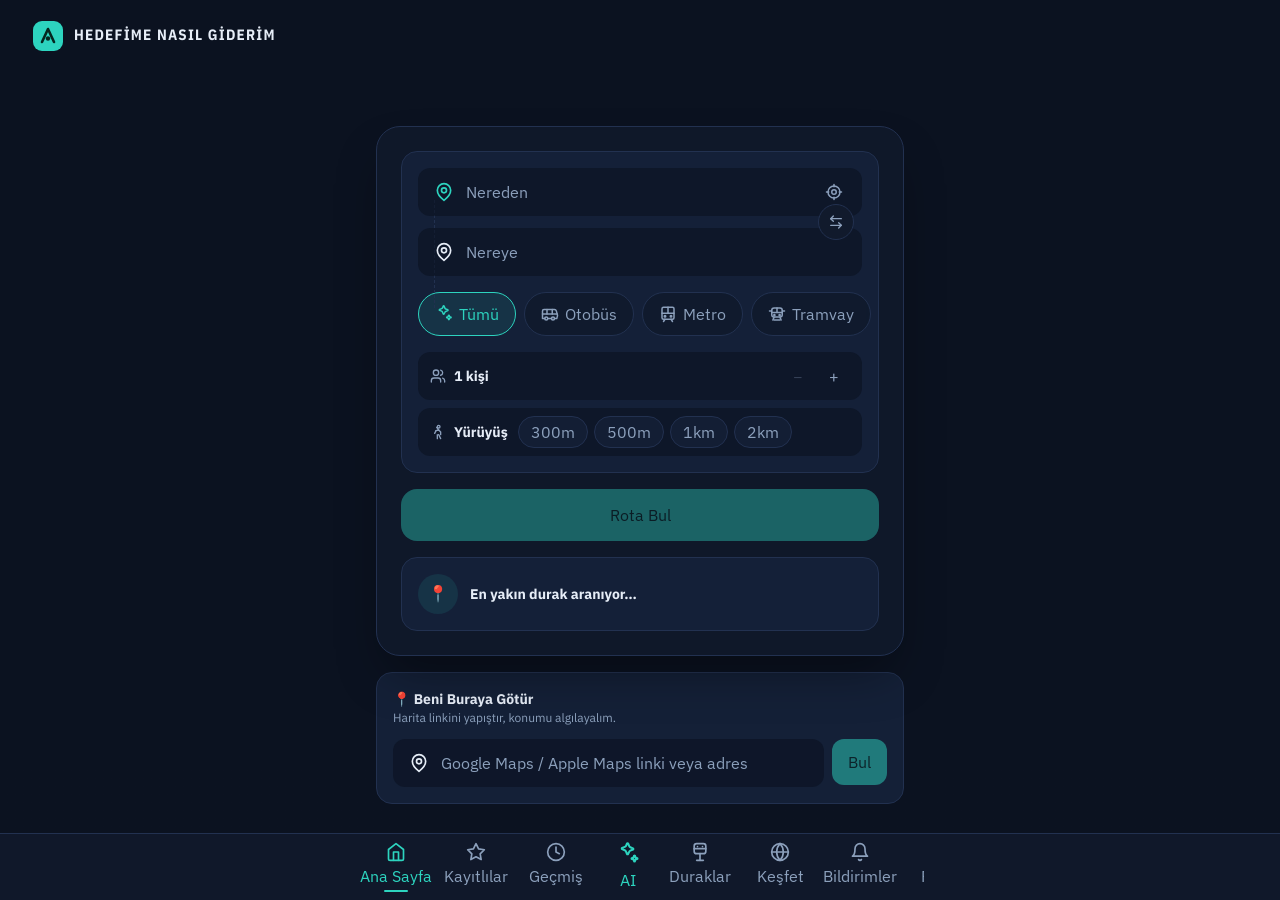
==== commit 2657435a: "build: v1.47 web bundle + windows exe guncelle" ====
--- a/app/index.html
+++ b/app/index.html
@@ -12,8 +12,8 @@
       rel="stylesheet"
     />
     <title>Hedefime Nasıl Giderim</title>
-    <script type="module" crossorigin src="./assets/index-Be-MTA5I.js"></script>
-    <link rel="stylesheet" crossorigin href="./assets/index-D3LpULWB.css">
+    <script type="module" crossorigin src="./assets/index-CBsKfAoC.js"></script>
+    <link rel="stylesheet" crossorigin href="./assets/index-CEBrR_gu.css">
   </head>
   <body>
     <div id="root"></div>
--- a/app/assets/index-CEBrR_gu.css
+++ b/app/assets/index-CEBrR_gu.css
@@ -0,0 +1 @@
+.leaflet-pane,.leaflet-tile,.leaflet-marker-icon,.leaflet-marker-shadow,.leaflet-tile-container,.leaflet-pane>svg,.leaflet-pane>canvas,.leaflet-zoom-box,.leaflet-image-layer,.leaflet-layer{position:absolute;top:0;left:0}.leaflet-container{overflow:hidden}.leaflet-tile,.leaflet-marker-icon,.leaflet-marker-shadow{-webkit-user-select:none;user-select:none;-webkit-user-drag:none}.leaflet-tile::selection{background:0 0}.leaflet-safari .leaflet-tile{image-rendering:-webkit-optimize-contrast}.leaflet-safari .leaflet-tile-container{-webkit-transform-origin:0 0;width:1600px;height:1600px}.leaflet-marker-icon,.leaflet-marker-shadow{display:block}.leaflet-container .leaflet-overlay-pane svg{max-width:none!important;max-height:none!important}.leaflet-container .leaflet-marker-pane img,.leaflet-container .leaflet-shadow-pane img,.leaflet-container .leaflet-tile-pane img,.leaflet-container img.leaflet-image-layer,.leaflet-container .leaflet-tile{width:auto;padding:0;max-width:none!important;max-height:none!important}.leaflet-container img.leaflet-tile{mix-blend-mode:plus-lighter}.leaflet-container.leaflet-touch-zoom{-ms-touch-action:pan-x pan-y;touch-action:pan-x pan-y}.leaflet-container.leaflet-touch-drag{-ms-touch-action:pinch-zoom;touch-action:none;touch-action:pinch-zoom}.leaflet-container.leaflet-touch-drag.leaflet-touch-zoom{-ms-touch-action:none;touch-action:none}.leaflet-container{-webkit-tap-highlight-color:transparent}.leaflet-container a{-webkit-tap-highlight-color:#33b5e566}.leaflet-tile{filter:inherit;visibility:hidden}.leaflet-tile-loaded{visibility:inherit}.leaflet-zoom-box{box-sizing:border-box;z-index:800;width:0;height:0}.leaflet-overlay-pane svg{-moz-user-select:none}.leaflet-pane{z-index:400}.leaflet-tile-pane{z-index:200}.leaflet-overlay-pane{z-index:400}.leaflet-shadow-pane{z-index:500}.leaflet-marker-pane{z-index:600}.leaflet-tooltip-pane{z-index:650}.leaflet-popup-pane{z-index:700}.leaflet-map-pane canvas{z-index:100}.leaflet-map-pane svg{z-index:200}.leaflet-vml-shape{width:1px;height:1px}.lvml{behavior:url(#default#VML);display:inline-block;position:absolute}.leaflet-control{z-index:800;pointer-events:visiblePainted;pointer-events:auto;position:relative}.leaflet-top,.leaflet-bottom{z-index:1000;pointer-events:none;position:absolute}.leaflet-top{top:0}.leaflet-right{right:0}.leaflet-bottom{bottom:0}.leaflet-left{left:0}.leaflet-control{float:left;clear:both}.leaflet-right .leaflet-control{float:right}.leaflet-top .leaflet-control{margin-top:10px}.leaflet-bottom .leaflet-control{margin-bottom:10px}.leaflet-left .leaflet-control{margin-left:10px}.leaflet-right .leaflet-control{margin-right:10px}.leaflet-fade-anim .leaflet-popup{opacity:0;transition:opacity .2s linear}.leaflet-fade-anim .leaflet-map-pane .leaflet-popup{opacity:1}.leaflet-zoom-animated{transform-origin:0 0}svg.leaflet-zoom-animated{will-change:transform}.leaflet-zoom-anim .leaflet-zoom-animated{-webkit-transition:-webkit-transform .25s cubic-bezier(0,0,.25,1);-moz-transition:-moz-transform .25s cubic-bezier(0,0,.25,1);transition:transform .25s cubic-bezier(0,0,.25,1)}.leaflet-zoom-anim .leaflet-tile,.leaflet-pan-anim .leaflet-tile{transition:none}.leaflet-zoom-anim .leaflet-zoom-hide{visibility:hidden}.leaflet-interactive{cursor:pointer}.leaflet-grab{cursor:-webkit-grab;cursor:-moz-grab;cursor:grab}.leaflet-crosshair,.leaflet-crosshair .leaflet-interactive{cursor:crosshair}.leaflet-popup-pane,.leaflet-control{cursor:auto}.leaflet-dragging .leaflet-grab,.leaflet-dragging .leaflet-grab .leaflet-interactive,.leaflet-dragging .leaflet-marker-draggable{cursor:move;cursor:-webkit-grabbing;cursor:-moz-grabbing;cursor:grabbing}.leaflet-marker-icon,.leaflet-marker-shadow,.leaflet-image-layer,.leaflet-pane>svg path,.leaflet-tile-container{pointer-events:none}.leaflet-marker-icon.leaflet-interactive,.leaflet-image-layer.leaflet-interactive,.leaflet-pane>svg path.leaflet-interactive,svg.leaflet-image-layer.leaflet-interactive path{pointer-events:visiblePainted;pointer-events:auto}.leaflet-container{outline-offset:1px;background:#ddd}.leaflet-container a{color:#0078a8}.leaflet-zoom-box{background:#ffffff80;border:2px dotted #38f}.leaflet-container{font-family:Helvetica Neue,Arial,Helvetica,sans-serif;font-size:.75rem;line-height:1.5}.leaflet-bar{border-radius:4px;box-shadow:0 1px 5px #000000a6}.leaflet-bar a{text-align:center;color:#000;background-color:#fff;border-bottom:1px solid #ccc;width:26px;height:26px;line-height:26px;text-decoration:none;display:block}.leaflet-bar a,.leaflet-control-layers-toggle{background-position:50%;background-repeat:no-repeat;display:block}.leaflet-bar a:hover,.leaflet-bar a:focus{background-color:#f4f4f4}.leaflet-bar a:first-child{border-top-left-radius:4px;border-top-right-radius:4px}.leaflet-bar a:last-child{border-bottom:none;border-bottom-right-radius:4px;border-bottom-left-radius:4px}.leaflet-bar a.leaflet-disabled{cursor:default;color:#bbb;background-color:#f4f4f4}.leaflet-touch .leaflet-bar a{width:30px;height:30px;line-height:30px}.leaflet-touch .leaflet-bar a:first-child{border-top-left-radius:2px;border-top-right-radius:2px}.leaflet-touch .leaflet-bar a:last-child{border-bottom-right-radius:2px;border-bottom-left-radius:2px}.leaflet-control-zoom-in,.leaflet-control-zoom-out{text-indent:1px;font:700 18px Lucida Console,Monaco,monospace}.leaflet-touch .leaflet-control-zoom-in,.leaflet-touch .leaflet-control-zoom-out{font-size:22px}.leaflet-control-layers{background:#fff;border-radius:5px;box-shadow:0 1px 5px #0006}.leaflet-control-layers-toggle{background-image:url([data-uri]);width:36px;height:36px}.leaflet-retina .leaflet-control-layers-toggle{background-image:url([data-uri]);background-size:26px 26px}.leaflet-touch .leaflet-control-layers-toggle{width:44px;height:44px}.leaflet-control-layers .leaflet-control-layers-list,.leaflet-control-layers-expanded .leaflet-control-layers-toggle{display:none}.leaflet-control-layers-expanded .leaflet-control-layers-list{display:block;position:relative}.leaflet-control-layers-expanded{color:#333;background:#fff;padding:6px 10px 6px 6px}.leaflet-control-layers-scrollbar{padding-right:5px;overflow:hidden scroll}.leaflet-control-layers-selector{margin-top:2px;position:relative;top:1px}.leaflet-control-layers label{font-size:1.08333em;display:block}.leaflet-control-layers-separator{border-top:1px solid #ddd;height:0;margin:5px -10px 5px -6px}.leaflet-default-icon-path{background-image:url([data-uri])}.leaflet-container .leaflet-control-attribution{background:#fffc;margin:0}.leaflet-control-attribution,.leaflet-control-scale-line{color:#333;padding:0 5px;line-height:1.4}.leaflet-control-attribution a{text-decoration:none}.leaflet-control-attribution a:hover,.leaflet-control-attribution a:focus{text-decoration:underline}.leaflet-attribution-flag{width:1em;height:.6669em;vertical-align:baseline!important;display:inline!important}.leaflet-left .leaflet-control-scale{margin-left:5px}.leaflet-bottom .leaflet-control-scale{margin-bottom:5px}.leaflet-control-scale-line{white-space:nowrap;box-sizing:border-box;text-shadow:1px 1px #fff;background:#fffc;border:2px solid #777;border-top:none;padding:2px 5px 1px;line-height:1.1}.leaflet-control-scale-line:not(:first-child){border-top:2px solid #777;border-bottom:none;margin-top:-2px}.leaflet-control-scale-line:not(:first-child):not(:last-child){border-bottom:2px solid #777}.leaflet-touch .leaflet-control-attribution,.leaflet-touch .leaflet-control-layers,.leaflet-touch .leaflet-bar{box-shadow:none}.leaflet-touch .leaflet-control-layers,.leaflet-touch .leaflet-bar{background-clip:padding-box;border:2px solid #0003}.leaflet-popup{text-align:center;margin-bottom:20px;position:absolute}.leaflet-popup-content-wrapper{text-align:left;border-radius:12px;padding:1px}.leaflet-popup-content{min-height:1px;margin:13px 24px 13px 20px;font-size:1.08333em;line-height:1.3}.leaflet-popup-content p{margin:1.3em 0}.leaflet-popup-tip-container{pointer-events:none;width:40px;height:20px;margin-top:-1px;margin-left:-20px;position:absolute;left:50%;overflow:hidden}.leaflet-popup-tip{pointer-events:auto;width:17px;height:17px;margin:-10px auto 0;padding:1px;transform:rotate(45deg)}.leaflet-popup-content-wrapper,.leaflet-popup-tip{color:#333;background:#fff;box-shadow:0 3px 14px #0006}.leaflet-container a.leaflet-popup-close-button{text-align:center;color:#757575;background:0 0;border:none;width:24px;height:24px;font:16px/24px Tahoma,Verdana,sans-serif;text-decoration:none;position:absolute;top:0;right:0}.leaflet-container a.leaflet-popup-close-button:hover,.leaflet-container a.leaflet-popup-close-button:focus{color:#585858}.leaflet-popup-scrolled{overflow:auto}.leaflet-oldie .leaflet-popup-content-wrapper{-ms-zoom:1}.leaflet-oldie .leaflet-popup-tip{-ms-filter:"progid:DXImageTransform.Microsoft.Matrix(M11=0.70710678, M12=0.70710678, M21=-0.70710678, M22=0.70710678)";width:24px;filter:progid:DXImageTransform.Microsoft.Matrix(M11=.707107, M12=.707107, M21=-.707107, M22=.707107);margin:0 auto}.leaflet-oldie .leaflet-control-zoom,.leaflet-oldie .leaflet-control-layers,.leaflet-oldie .leaflet-popup-content-wrapper,.leaflet-oldie .leaflet-popup-tip{border:1px solid #999}.leaflet-div-icon{background:#fff;border:1px solid #666}.leaflet-tooltip{color:#222;white-space:nowrap;-webkit-user-select:none;user-select:none;pointer-events:none;background-color:#fff;border:1px solid #fff;border-radius:3px;padding:6px;position:absolute;box-shadow:0 1px 3px #0006}.leaflet-tooltip.leaflet-interactive{cursor:pointer;pointer-events:auto}.leaflet-tooltip-top:before,.leaflet-tooltip-bottom:before,.leaflet-tooltip-left:before,.leaflet-tooltip-right:before{pointer-events:none;content:"";background:0 0;border:6px solid #0000;position:absolute}.leaflet-tooltip-bottom{margin-top:6px}.leaflet-tooltip-top{margin-top:-6px}.leaflet-tooltip-bottom:before,.leaflet-tooltip-top:before{margin-left:-6px;left:50%}.leaflet-tooltip-top:before{border-top-color:#fff;margin-bottom:-12px;bottom:0}.leaflet-tooltip-bottom:before{border-bottom-color:#fff;margin-top:-12px;margin-left:-6px;top:0}.leaflet-tooltip-left{margin-left:-6px}.leaflet-tooltip-right{margin-left:6px}.leaflet-tooltip-left:before,.leaflet-tooltip-right:before{margin-top:-6px;top:50%}.leaflet-tooltip-left:before{border-left-color:#fff;margin-right:-12px;right:0}.leaflet-tooltip-right:before{border-right-color:#fff;margin-left:-12px;left:0}@media print{.leaflet-control{-webkit-print-color-adjust:exact;print-color-adjust:exact}}@layer properties{@supports (((-webkit-hyphens:none)) and (not (margin-trim:inline))) or ((-moz-orient:inline) and (not (color:rgb(from red r g b)))){*,:before,:after,::backdrop{--tw-translate-x:0;--tw-translate-y:0;--tw-translate-z:0;--tw-space-y-reverse:0;--tw-divide-y-reverse:0;--tw-border-style:solid;--tw-gradient-position:initial;--tw-gradient-from:#0000;--tw-gradient-via:#0000;--tw-gradient-to:#0000;--tw-gradient-stops:initial;--tw-gradient-via-stops:initial;--tw-gradient-from-position:0%;--tw-gradient-via-position:50%;--tw-gradient-to-position:100%;--tw-leading:initial;--tw-font-weight:initial;--tw-tracking:initial;--tw-ordinal:initial;--tw-slashed-zero:initial;--tw-numeric-figure:initial;--tw-numeric-spacing:initial;--tw-numeric-fraction:initial;--tw-shadow:0 0 #0000;--tw-shadow-color:initial;--tw-shadow-alpha:100%;--tw-inset-shadow:0 0 #0000;--tw-inset-shadow-color:initial;--tw-inset-shadow-alpha:100%;--tw-ring-color:initial;--tw-ring-shadow:0 0 #0000;--tw-inset-ring-color:initial;--tw-inset-ring-shadow:0 0 #0000;--tw-ring-inset:initial;--tw-ring-offset-width:0px;--tw-ring-offset-color:#fff;--tw-ring-offset-shadow:0 0 #0000;--tw-backdrop-blur:initial;--tw-backdrop-brightness:initial;--tw-backdrop-contrast:initial;--tw-backdrop-grayscale:initial;--tw-backdrop-hue-rotate:initial;--tw-backdrop-invert:initial;--tw-backdrop-opacity:initial;--tw-backdrop-saturate:initial;--tw-backdrop-sepia:initial;--tw-duration:initial;--tw-ease:initial;--tw-scale-x:1;--tw-scale-y:1;--tw-scale-z:1;--tw-blur:initial;--tw-brightness:initial;--tw-contrast:initial;--tw-grayscale:initial;--tw-hue-rotate:initial;--tw-invert:initial;--tw-opacity:initial;--tw-saturate:initial;--tw-sepia:initial;--tw-drop-shadow:initial;--tw-drop-shadow-color:initial;--tw-drop-shadow-alpha:100%;--tw-drop-shadow-size:initial}}}@layer theme{:root,:host{--font-sans:-apple-system, BlinkMacSystemFont, "Segoe UI", Roboto, "Helvetica Neue", "Noto Sans", Arial, sans-serif, "Apple Color Emoji", "Segoe UI Emoji", "Segoe UI Symbol", "Noto Color Emoji";--font-mono:ui-monospace, SFMono-Regular, Menlo, Monaco, Consolas, "Liberation Mono", "Courier New", monospace;--color-red-300:oklch(80.8% .114 19.571);--color-red-400:oklch(70.4% .191 22.216);--color-red-500:oklch(63.7% .237 25.331);--color-amber-200:oklch(92.4% .12 95.746);--color-amber-300:oklch(87.9% .169 91.605);--color-amber-400:oklch(82.8% .189 84.429);--color-amber-500:oklch(76.9% .188 70.08);--color-emerald-300:oklch(84.5% .143 164.978);--color-emerald-400:oklch(76.5% .177 163.223);--color-emerald-500:oklch(69.6% .17 162.48);--color-teal-300:oklch(85.5% .138 181.071);--color-teal-400:oklch(77.7% .152 181.912);--color-teal-500:oklch(70.4% .14 182.503);--color-indigo-400:oklch(67.3% .182 276.935);--color-indigo-950:oklch(25.7% .09 281.288);--color-fuchsia-300:oklch(83.3% .145 321.434);--color-fuchsia-400:oklch(74% .238 322.16);--color-slate-900:oklch(20.8% .042 265.755);--color-black:#000;--color-white:#fff;--spacing:.25rem;--container-xs:20rem;--container-sm:24rem;--container-md:28rem;--container-lg:32rem;--container-xl:36rem;--container-7xl:80rem;--text-xs:.75rem;--text-xs--line-height:calc(1 / .75);--text-sm:.875rem;--text-sm--line-height:calc(1.25 / .875);--text-base:1rem;--text-base--line-height:calc(1.5 / 1);--text-lg:1.125rem;--text-lg--line-height:calc(1.75 / 1.125);--text-xl:1.25rem;--text-xl--line-height:calc(1.75 / 1.25);--text-2xl:1.5rem;--text-2xl--line-height:calc(2 / 1.5);--text-3xl:1.875rem;--text-3xl--line-height:calc(2.25 / 1.875);--font-weight-normal:400;--font-weight-medium:500;--font-weight-semibold:600;--font-weight-bold:700;--font-weight-extrabold:800;--font-weight-black:900;--tracking-wide:.025em;--tracking-wider:.05em;--leading-tight:1.25;--leading-relaxed:1.625;--radius-md:.375rem;--radius-lg:.5rem;--radius-xl:.75rem;--radius-2xl:1rem;--radius-3xl:1.5rem;--ease-out:cubic-bezier(0, 0, .2, 1);--animate-spin:spin 1s linear infinite;--animate-ping:ping 1s cubic-bezier(0, 0, .2, 1) infinite;--animate-pulse:pulse 2s cubic-bezier(.4, 0, .6, 1) infinite;--animate-bounce:bounce 1s infinite;--blur-sm:8px;--blur-md:12px;--default-transition-duration:.15s;--default-transition-timing-function:cubic-bezier(.4, 0, .2, 1);--default-font-family:var(--font-sans);--default-mono-font-family:var(--font-mono);--font-display:"IBM Plex Sans Condensed", "IBM Plex Sans", system-ui, sans-serif;--font-body:"IBM Plex Sans", system-ui, sans-serif;--color-bg:#0b1220;--color-surface:#111a2c;--color-surface-2:#16223a;--color-line:#223150;--color-fg:#e6edf7;--color-muted:#8ca0bc;--color-accent:#2dd4bf;--color-accent-ink:#05261f}}@layer base{*,:after,:before,::backdrop{box-sizing:border-box;border:0 solid;margin:0;padding:0}::file-selector-button{box-sizing:border-box;border:0 solid;margin:0;padding:0}html,:host{-webkit-text-size-adjust:100%;tab-size:4;line-height:1.5;font-family:var(--default-font-family,-apple-system, BlinkMacSystemFont, "Segoe UI", Roboto, "Helvetica Neue", "Noto Sans", Arial, sans-serif, "Apple Color Emoji", "Segoe UI Emoji", "Segoe UI Symbol", "Noto Color Emoji");font-feature-settings:var(--default-font-feature-settings,normal);font-variation-settings:var(--default-font-variation-settings,normal);-webkit-tap-highlight-color:transparent}hr{height:0;color:inherit;border-top-width:1px}abbr:where([title]){-webkit-text-decoration:underline dotted;text-decoration:underline dotted}h1,h2,h3,h4,h5,h6{font-size:inherit;font-weight:inherit}a{color:inherit;-webkit-text-decoration:inherit;-webkit-text-decoration:inherit;-webkit-text-decoration:inherit;-webkit-text-decoration:inherit;text-decoration:inherit}b,strong{font-weight:bolder}code,kbd,samp,pre{font-family:var(--default-mono-font-family,ui-monospace, SFMono-Regular, Menlo, Monaco, Consolas, "Liberation Mono", "Courier New", monospace);font-feature-settings:var(--default-mono-font-feature-settings,normal);font-variation-settings:var(--default-mono-font-variation-settings,normal);font-size:1em}small{font-size:80%}sub,sup{vertical-align:baseline;font-size:75%;line-height:0;position:relative}sub{bottom:-.25em}sup{top:-.5em}table{text-indent:0;border-color:inherit;border-collapse:collapse}:-moz-focusring:where(:not(iframe)){outline:auto}progress{vertical-align:baseline}summary{display:list-item}ol,ul,menu{list-style:none}img,svg,video,canvas,audio,iframe,embed,object{vertical-align:middle;display:block}img,video{max-width:100%;height:auto}button,input,select,optgroup,textarea{font:inherit;font-feature-settings:inherit;font-variation-settings:inherit;letter-spacing:inherit;color:inherit;opacity:1;background-color:#0000;border-radius:0}::file-selector-button{font:inherit;font-feature-settings:inherit;font-variation-settings:inherit;letter-spacing:inherit;color:inherit;opacity:1;background-color:#0000;border-radius:0}:where(select:is([multiple],[size])) optgroup{font-weight:bolder}:where(select:is([multiple],[size])) optgroup option{padding-inline-start:20px}::file-selector-button{margin-inline-end:4px}::placeholder{opacity:1}@supports (not ((-webkit-appearance:-apple-pay-button))) or (contain-intrinsic-size:1px){::placeholder{color:currentColor}@supports (color:color-mix(in lab, red, red)){::placeholder{color:color-mix(in oklab, currentcolor 50%, transparent)}}}textarea{resize:vertical}::-webkit-search-decoration{-webkit-appearance:none}::-webkit-date-and-time-value{min-height:1lh;text-align:inherit}::-webkit-datetime-edit{display:inline-flex}::-webkit-datetime-edit-fields-wrapper{padding:0}::-webkit-datetime-edit{padding-block:0}::-webkit-datetime-edit-year-field{padding-block:0}::-webkit-datetime-edit-month-field{padding-block:0}::-webkit-datetime-edit-day-field{padding-block:0}::-webkit-datetime-edit-hour-field{padding-block:0}::-webkit-datetime-edit-minute-field{padding-block:0}::-webkit-datetime-edit-second-field{padding-block:0}::-webkit-datetime-edit-millisecond-field{padding-block:0}::-webkit-datetime-edit-meridiem-field{padding-block:0}::-webkit-calendar-picker-indicator{line-height:1}:-moz-ui-invalid{box-shadow:none}button,input:where([type=button],[type=reset],[type=submit]){appearance:button}::file-selector-button{appearance:button}::-webkit-inner-spin-button{height:auto}::-webkit-outer-spin-button{height:auto}[hidden]:where(:not([hidden=until-found])){display:none!important}}@layer components;@layer utilities{.pointer-events-auto{pointer-events:auto}.pointer-events-none{pointer-events:none}.visible{visibility:visible}.absolute{position:absolute}.fixed{position:fixed}.relative{position:relative}.static{position:static}.inset-0{inset:0}.inset-x-0{inset-inline:0}.top-1\.5{top:calc(var(--spacing) * 1.5)}.top-1\/2{top:50%}.top-1\/3{top:33.3333%}.top-4{top:calc(var(--spacing) * 4)}.top-8{top:calc(var(--spacing) * 8)}.top-full{top:100%}.right-2{right:calc(var(--spacing) * 2)}.right-3{right:calc(var(--spacing) * 3)}.right-4{right:calc(var(--spacing) * 4)}.-bottom-8{bottom:calc(var(--spacing) * -8)}.bottom-0{bottom:0}.bottom-full{bottom:100%}.left-4{left:calc(var(--spacing) * 4)}.isolate{isolation:isolate}.z-0{z-index:0}.z-10{z-index:10}.z-20{z-index:20}.z-40{z-index:40}.z-50{z-index:50}.z-\[1\]{z-index:1}.z-\[70\]{z-index:70}.container{width:100%}@media (width>=640px){.container{max-width:640px}}@media (width>=768px){.container{max-width:768px}}@media (width>=1024px){.container{max-width:1024px}}@media (width>=1280px){.container{max-width:1280px}}@media (width>=96rem){.container{max-width:96rem}}.-mx-1{margin-inline:calc(var(--spacing) * -1)}.-mx-4{margin-inline:calc(var(--spacing) * -4)}.mx-1{margin-inline:var(--spacing)}.mx-1\.5{margin-inline:calc(var(--spacing) * 1.5)}.mx-auto{margin-inline:auto}.my-1\.5{margin-block:calc(var(--spacing) * 1.5)}.my-4{margin-block:calc(var(--spacing) * 4)}.mt-0\.5{margin-top:calc(var(--spacing) * .5)}.mt-1{margin-top:var(--spacing)}.mt-1\.5{margin-top:calc(var(--spacing) * 1.5)}.mt-2{margin-top:calc(var(--spacing) * 2)}.mt-2\.5{margin-top:calc(var(--spacing) * 2.5)}.mt-3{margin-top:calc(var(--spacing) * 3)}.mt-3\.5{margin-top:calc(var(--spacing) * 3.5)}.mt-4{margin-top:calc(var(--spacing) * 4)}.mt-5{margin-top:calc(var(--spacing) * 5)}.mt-6{margin-top:calc(var(--spacing) * 6)}.mr-1\.5{margin-right:calc(var(--spacing) * 1.5)}.mb-1{margin-bottom:var(--spacing)}.mb-2{margin-bottom:calc(var(--spacing) * 2)}.mb-4{margin-bottom:calc(var(--spacing) * 4)}.ml-2{margin-left:calc(var(--spacing) * 2)}.ml-auto{margin-left:auto}.block{display:block}.contents{display:contents}.flex{display:flex}.grid{display:grid}.hidden{display:none}.inline-block{display:inline-block}.inline-flex{display:inline-flex}.h-0\.5{height:calc(var(--spacing) * .5)}.h-1\.5{height:calc(var(--spacing) * 1.5)}.h-2{height:calc(var(--spacing) * 2)}.h-2\.5{height:calc(var(--spacing) * 2.5)}.h-3{height:calc(var(--spacing) * 3)}.h-3\.5{height:calc(var(--spacing) * 3.5)}.h-4{height:calc(var(--spacing) * 4)}.h-4\.5{height:calc(var(--spacing) * 4.5)}.h-5{height:calc(var(--spacing) * 5)}.h-6{height:calc(var(--spacing) * 6)}.h-7{height:calc(var(--spacing) * 7)}.h-8{height:calc(var(--spacing) * 8)}.h-9{height:calc(var(--spacing) * 9)}.h-10{height:calc(var(--spacing) * 10)}.h-11{height:calc(var(--spacing) * 11)}.h-12{height:calc(var(--spacing) * 12)}.h-16{height:calc(var(--spacing) * 16)}.h-\[46px\]{height:46px}.h-\[85vh\]{height:85vh}.h-\[92dvh\]{height:92dvh}.h-full{height:100%}.h-px{height:1px}.max-h-60{max-height:calc(var(--spacing) * 60)}.max-h-80{max-height:calc(var(--spacing) * 80)}.max-h-\[55vh\]{max-height:55vh}.max-h-\[80\%\]{max-height:80%}.max-h-\[92dvh\]{max-height:92dvh}.max-h-\[94vh\]{max-height:94vh}.min-h-0{min-height:0}.min-h-\[32px\]{min-height:32px}.min-h-\[36px\]{min-height:36px}.min-h-\[38px\]{min-height:38px}.min-h-\[40px\]{min-height:40px}.min-h-\[42px\]{min-height:42px}.min-h-\[44px\]{min-height:44px}.min-h-\[46px\]{min-height:46px}.min-h-\[48px\]{min-height:48px}.min-h-\[52px\]{min-height:52px}.min-h-\[56px\]{min-height:56px}.min-h-dvh{min-height:100dvh}.w-1\.5{width:calc(var(--spacing) * 1.5)}.w-1\/4{width:25%}.w-2{width:calc(var(--spacing) * 2)}.w-2\.5{width:calc(var(--spacing) * 2.5)}.w-2\/3{width:66.6667%}.w-3\.5{width:calc(var(--spacing) * 3.5)}.w-4{width:calc(var(--spacing) * 4)}.w-4\.5{width:calc(var(--spacing) * 4.5)}.w-5{width:calc(var(--spacing) * 5)}.w-6{width:calc(var(--spacing) * 6)}.w-7{width:calc(var(--spacing) * 7)}.w-8{width:calc(var(--spacing) * 8)}.w-9{width:calc(var(--spacing) * 9)}.w-10{width:calc(var(--spacing) * 10)}.w-11{width:calc(var(--spacing) * 11)}.w-12{width:calc(var(--spacing) * 12)}.w-14{width:calc(var(--spacing) * 14)}.w-16{width:calc(var(--spacing) * 16)}.w-\[64px\]{width:64px}.w-\[72\%\]{width:72%}.w-\[80px\]{width:80px}.w-full{width:100%}.w-px{width:1px}.max-w-7xl{max-width:var(--container-7xl)}.max-w-\[15rem\]{max-width:15rem}.max-w-\[85\%\]{max-width:85%}.max-w-md{max-width:var(--container-md)}.max-w-sm{max-width:var(--container-sm)}.max-w-xl{max-width:var(--container-xl)}.max-w-xs{max-width:var(--container-xs)}.min-w-0{min-width:0}.min-w-5{min-width:calc(var(--spacing) * 5)}.min-w-20{min-width:calc(var(--spacing) * 20)}.flex-1{flex:1}.shrink-0{flex-shrink:0}.-translate-y-1\/2{--tw-translate-y:calc(calc(1 / 2 * 100%) * -1);translate:var(--tw-translate-x) var(--tw-translate-y)}.rotate-90{rotate:90deg}.animate-bounce{animation:var(--animate-bounce)}.animate-ping{animation:var(--animate-ping)}.animate-pulse{animation:var(--animate-pulse)}.animate-spin{animation:var(--animate-spin)}.cursor-grab{cursor:grab}.cursor-not-allowed{cursor:not-allowed}.touch-none{touch-action:none}.resize{resize:both}.\[scrollbar-width\:none\]{scrollbar-width:none}.list-decimal{list-style-type:decimal}.list-disc{list-style-type:disc}.grid-cols-2{grid-template-columns:repeat(2,minmax(0,1fr))}.grid-cols-3{grid-template-columns:repeat(3,minmax(0,1fr))}.grid-cols-4{grid-template-columns:repeat(4,minmax(0,1fr))}.flex-col{flex-direction:column}.flex-nowrap{flex-wrap:nowrap}.flex-wrap{flex-wrap:wrap}.items-center{align-items:center}.items-end{align-items:flex-end}.items-start{align-items:flex-start}.items-stretch{align-items:stretch}.justify-between{justify-content:space-between}.justify-center{justify-content:center}.justify-end{justify-content:flex-end}.justify-start{justify-content:flex-start}.gap-0\.5{gap:calc(var(--spacing) * .5)}.gap-1{gap:var(--spacing)}.gap-1\.5{gap:calc(var(--spacing) * 1.5)}.gap-2{gap:calc(var(--spacing) * 2)}.gap-2\.5{gap:calc(var(--spacing) * 2.5)}.gap-3{gap:calc(var(--spacing) * 3)}.gap-3\.5{gap:calc(var(--spacing) * 3.5)}:where(.space-y-0\.5>:not(:last-child)){--tw-space-y-reverse:0;margin-block-start:calc(calc(var(--spacing) * .5) * var(--tw-space-y-reverse));margin-block-end:calc(calc(var(--spacing) * .5) * calc(1 - var(--tw-space-y-reverse)))}:where(.space-y-1>:not(:last-child)){--tw-space-y-reverse:0;margin-block-start:calc(var(--spacing) * var(--tw-space-y-reverse));margin-block-end:calc(var(--spacing) * calc(1 - var(--tw-space-y-reverse)))}:where(.space-y-1\.5>:not(:last-child)){--tw-space-y-reverse:0;margin-block-start:calc(calc(var(--spacing) * 1.5) * var(--tw-space-y-reverse));margin-block-end:calc(calc(var(--spacing) * 1.5) * calc(1 - var(--tw-space-y-reverse)))}:where(.space-y-2>:not(:last-child)){--tw-space-y-reverse:0;margin-block-start:calc(calc(var(--spacing) * 2) * var(--tw-space-y-reverse));margin-block-end:calc(calc(var(--spacing) * 2) * calc(1 - var(--tw-space-y-reverse)))}:where(.space-y-2\.5>:not(:last-child)){--tw-space-y-reverse:0;margin-block-start:calc(calc(var(--spacing) * 2.5) * var(--tw-space-y-reverse));margin-block-end:calc(calc(var(--spacing) * 2.5) * calc(1 - var(--tw-space-y-reverse)))}:where(.space-y-3>:not(:last-child)){--tw-space-y-reverse:0;margin-block-start:calc(calc(var(--spacing) * 3) * var(--tw-space-y-reverse));margin-block-end:calc(calc(var(--spacing) * 3) * calc(1 - var(--tw-space-y-reverse)))}:where(.space-y-4>:not(:last-child)){--tw-space-y-reverse:0;margin-block-start:calc(calc(var(--spacing) * 4) * var(--tw-space-y-reverse));margin-block-end:calc(calc(var(--spacing) * 4) * calc(1 - var(--tw-space-y-reverse)))}.gap-x-3{column-gap:calc(var(--spacing) * 3)}:where(.divide-y>:not(:last-child)){--tw-divide-y-reverse:0;border-bottom-style:var(--tw-border-style);border-top-style:var(--tw-border-style);border-top-width:calc(1px * var(--tw-divide-y-reverse));border-bottom-width:calc(1px * calc(1 - var(--tw-divide-y-reverse)))}:where(.divide-line\/60>:not(:last-child)){border-color:#22315099}@supports (color:color-mix(in lab, red, red)){:where(.divide-line\/60>:not(:last-child)){border-color:color-mix(in oklab, var(--color-line) 60%, transparent)}}.truncate{text-overflow:ellipsis;white-space:nowrap;overflow:hidden}.overflow-hidden{overflow:hidden}.overflow-x-auto{overflow-x:auto}.overflow-y-auto{overflow-y:auto}.overscroll-contain{overscroll-behavior:contain}.rounded{border-radius:.25rem}.rounded-2xl{border-radius:var(--radius-2xl)}.rounded-3xl{border-radius:var(--radius-3xl)}.rounded-full{border-radius:2147483647px}.rounded-lg{border-radius:var(--radius-lg)}.rounded-md{border-radius:var(--radius-md)}.rounded-xl{border-radius:var(--radius-xl)}.rounded-t-3xl{border-top-left-radius:var(--radius-3xl);border-top-right-radius:var(--radius-3xl)}.rounded-b-none{border-bottom-right-radius:0;border-bottom-left-radius:0}.rounded-b-xl{border-bottom-right-radius:var(--radius-xl);border-bottom-left-radius:var(--radius-xl)}.rounded-br-md{border-bottom-right-radius:var(--radius-md)}.rounded-bl-md{border-bottom-left-radius:var(--radius-md)}.border{border-style:var(--tw-border-style);border-width:1px}.border-2{border-style:var(--tw-border-style);border-width:2px}.border-x{border-inline-style:var(--tw-border-style);border-inline-width:1px}.border-t{border-top-style:var(--tw-border-style);border-top-width:1px}.border-t-0{border-top-style:var(--tw-border-style);border-top-width:0}.border-b{border-bottom-style:var(--tw-border-style);border-bottom-width:1px}.border-l{border-left-style:var(--tw-border-style);border-left-width:1px}.border-dashed{--tw-border-style:dashed;border-style:dashed}.border-accent{border-color:var(--color-accent)}.border-accent-ink\/30{border-color:#05261f4d}@supports (color:color-mix(in lab, red, red)){.border-accent-ink\/30{border-color:color-mix(in oklab, var(--color-accent-ink) 30%, transparent)}}.border-accent\/30{border-color:#2dd4bf4d}@supports (color:color-mix(in lab, red, red)){.border-accent\/30{border-color:color-mix(in oklab, var(--color-accent) 30%, transparent)}}.border-accent\/40{border-color:#2dd4bf66}@supports (color:color-mix(in lab, red, red)){.border-accent\/40{border-color:color-mix(in oklab, var(--color-accent) 40%, transparent)}}.border-accent\/60{border-color:#2dd4bf99}@supports (color:color-mix(in lab, red, red)){.border-accent\/60{border-color:color-mix(in oklab, var(--color-accent) 60%, transparent)}}.border-amber-400{border-color:var(--color-amber-400)}.border-amber-400\/30{border-color:#fcbb004d}@supports (color:color-mix(in lab, red, red)){.border-amber-400\/30{border-color:color-mix(in oklab, var(--color-amber-400) 30%, transparent)}}.border-amber-500\/30{border-color:#f99c004d}@supports (color:color-mix(in lab, red, red)){.border-amber-500\/30{border-color:color-mix(in oklab, var(--color-amber-500) 30%, transparent)}}.border-amber-500\/40{border-color:#f99c0066}@supports (color:color-mix(in lab, red, red)){.border-amber-500\/40{border-color:color-mix(in oklab, var(--color-amber-500) 40%, transparent)}}.border-emerald-500\/30{border-color:#00bb7f4d}@supports (color:color-mix(in lab, red, red)){.border-emerald-500\/30{border-color:color-mix(in oklab, var(--color-emerald-500) 30%, transparent)}}.border-fuchsia-400\/40{border-color:#ec6cff66}@supports (color:color-mix(in lab, red, red)){.border-fuchsia-400\/40{border-color:color-mix(in oklab, var(--color-fuchsia-400) 40%, transparent)}}.border-indigo-400\/30{border-color:#7d87ff4d}@supports (color:color-mix(in lab, red, red)){.border-indigo-400\/30{border-color:color-mix(in oklab, var(--color-indigo-400) 30%, transparent)}}.border-line{border-color:var(--color-line)}.border-line\/60{border-color:#22315099}@supports (color:color-mix(in lab, red, red)){.border-line\/60{border-color:color-mix(in oklab, var(--color-line) 60%, transparent)}}.border-muted\/30{border-color:#8ca0bc4d}@supports (color:color-mix(in lab, red, red)){.border-muted\/30{border-color:color-mix(in oklab, var(--color-muted) 30%, transparent)}}.border-red-500\/30{border-color:#fb2c364d}@supports (color:color-mix(in lab, red, red)){.border-red-500\/30{border-color:color-mix(in oklab, var(--color-red-500) 30%, transparent)}}.border-red-500\/40{border-color:#fb2c3666}@supports (color:color-mix(in lab, red, red)){.border-red-500\/40{border-color:color-mix(in oklab, var(--color-red-500) 40%, transparent)}}.border-teal-400{border-color:var(--color-teal-400)}.border-teal-400\/30{border-color:#00d3bd4d}@supports (color:color-mix(in lab, red, red)){.border-teal-400\/30{border-color:color-mix(in oklab, var(--color-teal-400) 30%, transparent)}}.border-white\/10{border-color:#ffffff1a}@supports (color:color-mix(in lab, red, red)){.border-white\/10{border-color:color-mix(in oklab, var(--color-white) 10%, transparent)}}.border-t-accent{border-top-color:var(--color-accent)}.border-t-accent-ink{border-top-color:var(--color-accent-ink)}.bg-\[\#0f1524\]{background-color:#0f1524}.bg-\[\#00091B\]{background-color:#00091b}.bg-accent{background-color:var(--color-accent)}.bg-accent\/5{background-color:#2dd4bf0d}@supports (color:color-mix(in lab, red, red)){.bg-accent\/5{background-color:color-mix(in oklab, var(--color-accent) 5%, transparent)}}.bg-accent\/10{background-color:#2dd4bf1a}@supports (color:color-mix(in lab, red, red)){.bg-accent\/10{background-color:color-mix(in oklab, var(--color-accent) 10%, transparent)}}.bg-accent\/15{background-color:#2dd4bf26}@supports (color:color-mix(in lab, red, red)){.bg-accent\/15{background-color:color-mix(in oklab, var(--color-accent) 15%, transparent)}}.bg-amber-400\/10{background-color:#fcbb001a}@supports (color:color-mix(in lab, red, red)){.bg-amber-400\/10{background-color:color-mix(in oklab, var(--color-amber-400) 10%, transparent)}}.bg-amber-400\/15{background-color:#fcbb0026}@supports (color:color-mix(in lab, red, red)){.bg-amber-400\/15{background-color:color-mix(in oklab, var(--color-amber-400) 15%, transparent)}}.bg-amber-400\/20{background-color:#fcbb0033}@supports (color:color-mix(in lab, red, red)){.bg-amber-400\/20{background-color:color-mix(in oklab, var(--color-amber-400) 20%, transparent)}}.bg-amber-500\/10{background-color:#f99c001a}@supports (color:color-mix(in lab, red, red)){.bg-amber-500\/10{background-color:color-mix(in oklab, var(--color-amber-500) 10%, transparent)}}.bg-bg{background-color:var(--color-bg)}.bg-bg\/40{background-color:#0b122066}@supports (color:color-mix(in lab, red, red)){.bg-bg\/40{background-color:color-mix(in oklab, var(--color-bg) 40%, transparent)}}.bg-bg\/50{background-color:#0b122080}@supports (color:color-mix(in lab, red, red)){.bg-bg\/50{background-color:color-mix(in oklab, var(--color-bg) 50%, transparent)}}.bg-bg\/60{background-color:#0b122099}@supports (color:color-mix(in lab, red, red)){.bg-bg\/60{background-color:color-mix(in oklab, var(--color-bg) 60%, transparent)}}.bg-bg\/70{background-color:#0b1220b3}@supports (color:color-mix(in lab, red, red)){.bg-bg\/70{background-color:color-mix(in oklab, var(--color-bg) 70%, transparent)}}.bg-bg\/95{background-color:#0b1220f2}@supports (color:color-mix(in lab, red, red)){.bg-bg\/95{background-color:color-mix(in oklab, var(--color-bg) 95%, transparent)}}.bg-black\/50{background-color:#00000080}@supports (color:color-mix(in lab, red, red)){.bg-black\/50{background-color:color-mix(in oklab, var(--color-black) 50%, transparent)}}.bg-black\/60{background-color:#0009}@supports (color:color-mix(in lab, red, red)){.bg-black\/60{background-color:color-mix(in oklab, var(--color-black) 60%, transparent)}}.bg-emerald-400{background-color:var(--color-emerald-400)}.bg-emerald-500\/10{background-color:#00bb7f1a}@supports (color:color-mix(in lab, red, red)){.bg-emerald-500\/10{background-color:color-mix(in oklab, var(--color-emerald-500) 10%, transparent)}}.bg-fuchsia-400\/10{background-color:#ec6cff1a}@supports (color:color-mix(in lab, red, red)){.bg-fuchsia-400\/10{background-color:color-mix(in oklab, var(--color-fuchsia-400) 10%, transparent)}}.bg-indigo-950\/40{background-color:#1e1a4d66}@supports (color:color-mix(in lab, red, red)){.bg-indigo-950\/40{background-color:color-mix(in oklab, var(--color-indigo-950) 40%, transparent)}}.bg-line{background-color:var(--color-line)}.bg-muted{background-color:var(--color-muted)}.bg-muted\/20{background-color:#8ca0bc33}@supports (color:color-mix(in lab, red, red)){.bg-muted\/20{background-color:color-mix(in oklab, var(--color-muted) 20%, transparent)}}.bg-red-500{background-color:var(--color-red-500)}.bg-red-500\/10{background-color:#fb2c361a}@supports (color:color-mix(in lab, red, red)){.bg-red-500\/10{background-color:color-mix(in oklab, var(--color-red-500) 10%, transparent)}}.bg-surface{background-color:var(--color-surface)}.bg-surface-2{background-color:var(--color-surface-2)}.bg-surface-2\/60{background-color:#16223a99}@supports (color:color-mix(in lab, red, red)){.bg-surface-2\/60{background-color:color-mix(in oklab, var(--color-surface-2) 60%, transparent)}}.bg-surface-2\/70{background-color:#16223ab3}@supports (color:color-mix(in lab, red, red)){.bg-surface-2\/70{background-color:color-mix(in oklab, var(--color-surface-2) 70%, transparent)}}.bg-surface-2\/90{background-color:#16223ae6}@supports (color:color-mix(in lab, red, red)){.bg-surface-2\/90{background-color:color-mix(in oklab, var(--color-surface-2) 90%, transparent)}}.bg-surface-2\/95{background-color:#16223af2}@supports (color:color-mix(in lab, red, red)){.bg-surface-2\/95{background-color:color-mix(in oklab, var(--color-surface-2) 95%, transparent)}}.bg-surface\/80{background-color:#111a2ccc}@supports (color:color-mix(in lab, red, red)){.bg-surface\/80{background-color:color-mix(in oklab, var(--color-surface) 80%, transparent)}}.bg-surface\/85{background-color:#111a2cd9}@supports (color:color-mix(in lab, red, red)){.bg-surface\/85{background-color:color-mix(in oklab, var(--color-surface) 85%, transparent)}}.bg-surface\/90{background-color:#111a2ce6}@supports (color:color-mix(in lab, red, red)){.bg-surface\/90{background-color:color-mix(in oklab, var(--color-surface) 90%, transparent)}}.bg-surface\/95{background-color:#111a2cf2}@supports (color:color-mix(in lab, red, red)){.bg-surface\/95{background-color:color-mix(in oklab, var(--color-surface) 95%, transparent)}}.bg-teal-400{background-color:var(--color-teal-400)}.bg-teal-400\/10{background-color:#00d3bd1a}@supports (color:color-mix(in lab, red, red)){.bg-teal-400\/10{background-color:color-mix(in oklab, var(--color-teal-400) 10%, transparent)}}.bg-teal-400\/15{background-color:#00d3bd26}@supports (color:color-mix(in lab, red, red)){.bg-teal-400\/15{background-color:color-mix(in oklab, var(--color-teal-400) 15%, transparent)}}.bg-teal-400\/20{background-color:#00d3bd33}@supports (color:color-mix(in lab, red, red)){.bg-teal-400\/20{background-color:color-mix(in oklab, var(--color-teal-400) 20%, transparent)}}.bg-teal-500{background-color:var(--color-teal-500)}.bg-transparent{background-color:#0000}.bg-white\/5{background-color:#ffffff0d}@supports (color:color-mix(in lab, red, red)){.bg-white\/5{background-color:color-mix(in oklab, var(--color-white) 5%, transparent)}}.bg-white\/10{background-color:#ffffff1a}@supports (color:color-mix(in lab, red, red)){.bg-white\/10{background-color:color-mix(in oklab, var(--color-white) 10%, transparent)}}.bg-white\/\[0\.03\]{background-color:#ffffff08}@supports (color:color-mix(in lab, red, red)){.bg-white\/\[0\.03\]{background-color:color-mix(in oklab, var(--color-white) 3%, transparent)}}.bg-gradient-to-b{--tw-gradient-position:to bottom in oklab;background-image:linear-gradient(var(--tw-gradient-stops))}.bg-gradient-to-r{--tw-gradient-position:to right in oklab;background-image:linear-gradient(var(--tw-gradient-stops))}.from-accent\/15{--tw-gradient-from:#2dd4bf26}@supports (color:color-mix(in lab, red, red)){.from-accent\/15{--tw-gradient-from:color-mix(in oklab, var(--color-accent) 15%, transparent)}}.from-accent\/15{--tw-gradient-stops:var(--tw-gradient-via-stops,var(--tw-gradient-position), var(--tw-gradient-from) var(--tw-gradient-from-position), var(--tw-gradient-to) var(--tw-gradient-to-position))}.from-bg\/30{--tw-gradient-from:#0b12204d}@supports (color:color-mix(in lab, red, red)){.from-bg\/30{--tw-gradient-from:color-mix(in oklab, var(--color-bg) 30%, transparent)}}.from-bg\/30{--tw-gradient-stops:var(--tw-gradient-via-stops,var(--tw-gradient-position), var(--tw-gradient-from) var(--tw-gradient-from-position), var(--tw-gradient-to) var(--tw-gradient-to-position))}.via-transparent{--tw-gradient-via:transparent;--tw-gradient-via-stops:var(--tw-gradient-position), var(--tw-gradient-from) var(--tw-gradient-from-position), var(--tw-gradient-via) var(--tw-gradient-via-position), var(--tw-gradient-to) var(--tw-gradient-to-position);--tw-gradient-stops:var(--tw-gradient-via-stops)}.to-accent\/5{--tw-gradient-to:#2dd4bf0d}@supports (color:color-mix(in lab, red, red)){.to-accent\/5{--tw-gradient-to:color-mix(in oklab, var(--color-accent) 5%, transparent)}}.to-accent\/5{--tw-gradient-stops:var(--tw-gradient-via-stops,var(--tw-gradient-position), var(--tw-gradient-from) var(--tw-gradient-from-position), var(--tw-gradient-to) var(--tw-gradient-to-position))}.to-bg\/70{--tw-gradient-to:#0b1220b3}@supports (color:color-mix(in lab, red, red)){.to-bg\/70{--tw-gradient-to:color-mix(in oklab, var(--color-bg) 70%, transparent)}}.to-bg\/70{--tw-gradient-stops:var(--tw-gradient-via-stops,var(--tw-gradient-position), var(--tw-gradient-from) var(--tw-gradient-from-position), var(--tw-gradient-to) var(--tw-gradient-to-position))}.bg-cover{background-size:cover}.bg-center{background-position:50%}.fill-current{fill:currentColor}.p-1{padding:var(--spacing)}.p-1\.5{padding:calc(var(--spacing) * 1.5)}.p-2{padding:calc(var(--spacing) * 2)}.p-3{padding:calc(var(--spacing) * 3)}.p-4{padding:calc(var(--spacing) * 4)}.p-5{padding:calc(var(--spacing) * 5)}.p-6{padding:calc(var(--spacing) * 6)}.px-1{padding-inline:var(--spacing)}.px-1\.5{padding-inline:calc(var(--spacing) * 1.5)}.px-2{padding-inline:calc(var(--spacing) * 2)}.px-2\.5{padding-inline:calc(var(--spacing) * 2.5)}.px-3{padding-inline:calc(var(--spacing) * 3)}.px-3\.5{padding-inline:calc(var(--spacing) * 3.5)}.px-4{padding-inline:calc(var(--spacing) * 4)}.px-5{padding-inline:calc(var(--spacing) * 5)}.py-0\.5{padding-block:calc(var(--spacing) * .5)}.py-1{padding-block:var(--spacing)}.py-1\.5{padding-block:calc(var(--spacing) * 1.5)}.py-2{padding-block:calc(var(--spacing) * 2)}.py-2\.5{padding-block:calc(var(--spacing) * 2.5)}.py-3{padding-block:calc(var(--spacing) * 3)}.py-3\.5{padding-block:calc(var(--spacing) * 3.5)}.py-4{padding-block:calc(var(--spacing) * 4)}.py-5{padding-block:calc(var(--spacing) * 5)}.py-6{padding-block:calc(var(--spacing) * 6)}.pt-1{padding-top:var(--spacing)}.pt-2{padding-top:calc(var(--spacing) * 2)}.pt-2\.5{padding-top:calc(var(--spacing) * 2.5)}.pt-3{padding-top:calc(var(--spacing) * 3)}.pt-5{padding-top:calc(var(--spacing) * 5)}.pt-6{padding-top:calc(var(--spacing) * 6)}.pr-0\.5{padding-right:calc(var(--spacing) * .5)}.pb-1{padding-bottom:var(--spacing)}.pb-2{padding-bottom:calc(var(--spacing) * 2)}.pb-10{padding-bottom:calc(var(--spacing) * 10)}.pb-24{padding-bottom:calc(var(--spacing) * 24)}.pb-28{padding-bottom:calc(var(--spacing) * 28)}.pb-44{padding-bottom:calc(var(--spacing) * 44)}.pb-\[env\(safe-area-inset-bottom\)\]{padding-bottom:env(safe-area-inset-bottom)}.pl-0\.5{padding-left:calc(var(--spacing) * .5)}.pl-4{padding-left:calc(var(--spacing) * 4)}.pl-7{padding-left:calc(var(--spacing) * 7)}.text-center{text-align:center}.text-left{text-align:left}.text-right{text-align:right}.font-display{font-family:var(--font-display)}.text-2xl{font-size:var(--text-2xl);line-height:var(--tw-leading,var(--text-2xl--line-height))}.text-3xl{font-size:var(--text-3xl);line-height:var(--tw-leading,var(--text-3xl--line-height))}.text-base{font-size:var(--text-base);line-height:var(--tw-leading,var(--text-base--line-height))}.text-lg{font-size:var(--text-lg);line-height:var(--tw-leading,var(--text-lg--line-height))}.text-sm{font-size:var(--text-sm);line-height:var(--tw-leading,var(--text-sm--line-height))}.text-xl{font-size:var(--text-xl);line-height:var(--tw-leading,var(--text-xl--line-height))}.text-xs{font-size:var(--text-xs);line-height:var(--tw-leading,var(--text-xs--line-height))}.text-\[10px\]{font-size:10px}.text-\[11px\]{font-size:11px}.text-\[15px\]{font-size:15px}.text-\[17px\]{font-size:17px}.leading-none{--tw-leading:1;line-height:1}.leading-relaxed{--tw-leading:var(--leading-relaxed);line-height:var(--leading-relaxed)}.leading-tight{--tw-leading:var(--leading-tight);line-height:var(--leading-tight)}.font-black{--tw-font-weight:var(--font-weight-black);font-weight:var(--font-weight-black)}.font-bold{--tw-font-weight:var(--font-weight-bold);font-weight:var(--font-weight-bold)}.font-extrabold{--tw-font-weight:var(--font-weight-extrabold);font-weight:var(--font-weight-extrabold)}.font-medium{--tw-font-weight:var(--font-weight-medium);font-weight:var(--font-weight-medium)}.font-normal{--tw-font-weight:var(--font-weight-normal);font-weight:var(--font-weight-normal)}.font-semibold{--tw-font-weight:var(--font-weight-semibold);font-weight:var(--font-weight-semibold)}.tracking-\[0\.08em\]{--tw-tracking:.08em;letter-spacing:.08em}.tracking-\[8px\]{--tw-tracking:8px;letter-spacing:8px}.tracking-wide{--tw-tracking:var(--tracking-wide);letter-spacing:var(--tracking-wide)}.tracking-wider{--tw-tracking:var(--tracking-wider);letter-spacing:var(--tracking-wider)}.break-words{overflow-wrap:break-word}.whitespace-nowrap{white-space:nowrap}.text-\[\#04241d\]{color:#04241d}.text-\[\#c7d2e5\]{color:#c7d2e5}.text-accent{color:var(--color-accent)}.text-accent-ink{color:var(--color-accent-ink)}.text-accent-ink\/70{color:#05261fb3}@supports (color:color-mix(in lab, red, red)){.text-accent-ink\/70{color:color-mix(in oklab, var(--color-accent-ink) 70%, transparent)}}.text-amber-200{color:var(--color-amber-200)}.text-amber-300{color:var(--color-amber-300)}.text-amber-300\/90{color:#ffd236e6}@supports (color:color-mix(in lab, red, red)){.text-amber-300\/90{color:color-mix(in oklab, var(--color-amber-300) 90%, transparent)}}.text-emerald-300{color:var(--color-emerald-300)}.text-fg{color:var(--color-fg)}.text-fg\/80{color:#e6edf7cc}@supports (color:color-mix(in lab, red, red)){.text-fg\/80{color:color-mix(in oklab, var(--color-fg) 80%, transparent)}}.text-fg\/85{color:#e6edf7d9}@supports (color:color-mix(in lab, red, red)){.text-fg\/85{color:color-mix(in oklab, var(--color-fg) 85%, transparent)}}.text-fuchsia-300{color:var(--color-fuchsia-300)}.text-muted{color:var(--color-muted)}.text-red-300{color:var(--color-red-300)}.text-slate-900{color:var(--color-slate-900)}.text-teal-300{color:var(--color-teal-300)}.text-white{color:var(--color-white)}.uppercase{text-transform:uppercase}.italic{font-style:italic}.tabular-nums{--tw-numeric-spacing:tabular-nums;font-variant-numeric:var(--tw-ordinal,) var(--tw-slashed-zero,) var(--tw-numeric-figure,) var(--tw-numeric-spacing,) var(--tw-numeric-fraction,)}.underline{text-decoration-line:underline}.decoration-accent\/40{text-decoration-color:#2dd4bf66}@supports (color:color-mix(in lab, red, red)){.decoration-accent\/40{-webkit-text-decoration-color:color-mix(in oklab, var(--color-accent) 40%, transparent);-webkit-text-decoration-color:color-mix(in oklab, var(--color-accent) 40%, transparent);-webkit-text-decoration-color:color-mix(in oklab, var(--color-accent) 40%, transparent);text-decoration-color:color-mix(in oklab, var(--color-accent) 40%, transparent)}}.underline-offset-2{text-underline-offset:2px}.accent-\[var\(--color-accent\)\]{accent-color:var(--color-accent)}.opacity-60{opacity:.6}.shadow-2xl{--tw-shadow:0 25px 50px -12px var(--tw-shadow-color,#00000040);box-shadow:var(--tw-inset-shadow), var(--tw-inset-ring-shadow), var(--tw-ring-offset-shadow), var(--tw-ring-shadow), var(--tw-shadow)}.shadow-lg{--tw-shadow:0 10px 15px -3px var(--tw-shadow-color,#0000001a), 0 4px 6px -4px var(--tw-shadow-color,#0000001a);box-shadow:var(--tw-inset-shadow), var(--tw-inset-ring-shadow), var(--tw-ring-offset-shadow), var(--tw-ring-shadow), var(--tw-shadow)}.shadow-sm{--tw-shadow:0 1px 3px 0 var(--tw-shadow-color,#0000001a), 0 1px 2px -1px var(--tw-shadow-color,#0000001a);box-shadow:var(--tw-inset-shadow), var(--tw-inset-ring-shadow), var(--tw-ring-offset-shadow), var(--tw-ring-shadow), var(--tw-shadow)}.ring-1{--tw-ring-shadow:var(--tw-ring-inset,) 0 0 0 calc(1px + var(--tw-ring-offset-width)) var(--tw-ring-color,currentcolor);box-shadow:var(--tw-inset-shadow), var(--tw-inset-ring-shadow), var(--tw-ring-offset-shadow), var(--tw-ring-shadow), var(--tw-shadow)}.ring-2{--tw-ring-shadow:var(--tw-ring-inset,) 0 0 0 calc(2px + var(--tw-ring-offset-width)) var(--tw-ring-color,currentcolor);box-shadow:var(--tw-inset-shadow), var(--tw-inset-ring-shadow), var(--tw-ring-offset-shadow), var(--tw-ring-shadow), var(--tw-shadow)}.shadow-accent\/10{--tw-shadow-color:#2dd4bf1a}@supports (color:color-mix(in lab, red, red)){.shadow-accent\/10{--tw-shadow-color:color-mix(in oklab, color-mix(in oklab, var(--color-accent) 10%, transparent) var(--tw-shadow-alpha), transparent)}}.shadow-accent\/25{--tw-shadow-color:#2dd4bf40}@supports (color:color-mix(in lab, red, red)){.shadow-accent\/25{--tw-shadow-color:color-mix(in oklab, color-mix(in oklab, var(--color-accent) 25%, transparent) var(--tw-shadow-alpha), transparent)}}.shadow-black\/30{--tw-shadow-color:#0000004d}@supports (color:color-mix(in lab, red, red)){.shadow-black\/30{--tw-shadow-color:color-mix(in oklab, color-mix(in oklab, var(--color-black) 30%, transparent) var(--tw-shadow-alpha), transparent)}}.shadow-black\/40{--tw-shadow-color:#0006}@supports (color:color-mix(in lab, red, red)){.shadow-black\/40{--tw-shadow-color:color-mix(in oklab, color-mix(in oklab, var(--color-black) 40%, transparent) var(--tw-shadow-alpha), transparent)}}.shadow-black\/60{--tw-shadow-color:#0009}@supports (color:color-mix(in lab, red, red)){.shadow-black\/60{--tw-shadow-color:color-mix(in oklab, color-mix(in oklab, var(--color-black) 60%, transparent) var(--tw-shadow-alpha), transparent)}}.ring-amber-400\/70{--tw-ring-color:#fcbb00b3}@supports (color:color-mix(in lab, red, red)){.ring-amber-400\/70{--tw-ring-color:color-mix(in oklab, var(--color-amber-400) 70%, transparent)}}.ring-line{--tw-ring-color:var(--color-line)}.backdrop-blur-md{--tw-backdrop-blur:blur(var(--blur-md));-webkit-backdrop-filter:var(--tw-backdrop-blur,) var(--tw-backdrop-brightness,) var(--tw-backdrop-contrast,) var(--tw-backdrop-grayscale,) var(--tw-backdrop-hue-rotate,) var(--tw-backdrop-invert,) var(--tw-backdrop-opacity,) var(--tw-backdrop-saturate,) var(--tw-backdrop-sepia,);backdrop-filter:var(--tw-backdrop-blur,) var(--tw-backdrop-brightness,) var(--tw-backdrop-contrast,) var(--tw-backdrop-grayscale,) var(--tw-backdrop-hue-rotate,) var(--tw-backdrop-invert,) var(--tw-backdrop-opacity,) var(--tw-backdrop-saturate,) var(--tw-backdrop-sepia,)}.backdrop-blur-sm{--tw-backdrop-blur:blur(var(--blur-sm));-webkit-backdrop-filter:var(--tw-backdrop-blur,) var(--tw-backdrop-brightness,) var(--tw-backdrop-contrast,) var(--tw-backdrop-grayscale,) var(--tw-backdrop-hue-rotate,) var(--tw-backdrop-invert,) var(--tw-backdrop-opacity,) var(--tw-backdrop-saturate,) var(--tw-backdrop-sepia,);backdrop-filter:var(--tw-backdrop-blur,) var(--tw-backdrop-brightness,) var(--tw-backdrop-contrast,) var(--tw-backdrop-grayscale,) var(--tw-backdrop-hue-rotate,) var(--tw-backdrop-invert,) var(--tw-backdrop-opacity,) var(--tw-backdrop-saturate,) var(--tw-backdrop-sepia,)}.transition{transition-property:color,background-color,border-color,outline-color,text-decoration-color,fill,stroke,--tw-gradient-from,--tw-gradient-via,--tw-gradient-to,opacity,box-shadow,transform,translate,scale,rotate,filter,-webkit-backdrop-filter,backdrop-filter,display,content-visibility,overlay,pointer-events;transition-timing-function:var(--tw-ease,var(--default-transition-timing-function));transition-duration:var(--tw-duration,var(--default-transition-duration))}.transition-\[height\]{transition-property:height;transition-timing-function:var(--tw-ease,var(--default-transition-timing-function));transition-duration:var(--tw-duration,var(--default-transition-duration))}.transition-all{transition-property:all;transition-timing-function:var(--tw-ease,var(--default-transition-timing-function));transition-duration:var(--tw-duration,var(--default-transition-duration))}.transition-colors{transition-property:color,background-color,border-color,outline-color,text-decoration-color,fill,stroke,--tw-gradient-from,--tw-gradient-via,--tw-gradient-to;transition-timing-function:var(--tw-ease,var(--default-transition-timing-function));transition-duration:var(--tw-duration,var(--default-transition-duration))}.transition-opacity{transition-property:opacity;transition-timing-function:var(--tw-ease,var(--default-transition-timing-function));transition-duration:var(--tw-duration,var(--default-transition-duration))}.transition-transform{transition-property:transform,translate,scale,rotate;transition-timing-function:var(--tw-ease,var(--default-transition-timing-function));transition-duration:var(--tw-duration,var(--default-transition-duration))}.duration-300{--tw-duration:.3s;transition-duration:.3s}.ease-out{--tw-ease:var(--ease-out);transition-timing-function:var(--ease-out)}.outline-none{--tw-outline-style:none;outline-style:none}.select-none{-webkit-user-select:none;user-select:none}.\[animation-delay\:0ms\]{animation-delay:0s}.\[animation-delay\:150ms\]{animation-delay:.15s}.\[animation-delay\:300ms\]{animation-delay:.3s}@media (hover:hover){.group-hover\:translate-x-0\.5:is(:where(.group):hover *){--tw-translate-x:calc(var(--spacing) * .5);translate:var(--tw-translate-x) var(--tw-translate-y)}.group-hover\:text-accent:is(:where(.group):hover *){color:var(--color-accent)}}.placeholder\:text-muted\/60::placeholder{color:#8ca0bc99}@supports (color:color-mix(in lab, red, red)){.placeholder\:text-muted\/60::placeholder{color:color-mix(in oklab, var(--color-muted) 60%, transparent)}}.first\:mt-0:first-child{margin-top:0}.last\:mb-0:last-child{margin-bottom:0}@media (hover:hover){.hover\:scale-105:hover{--tw-scale-x:105%;--tw-scale-y:105%;--tw-scale-z:105%;scale:var(--tw-scale-x) var(--tw-scale-y)}.hover\:scale-125:hover{--tw-scale-x:125%;--tw-scale-y:125%;--tw-scale-z:125%;scale:var(--tw-scale-x) var(--tw-scale-y)}.hover\:scale-\[1\.01\]:hover{scale:1.01}.hover\:border-accent:hover{border-color:var(--color-accent)}.hover\:border-accent\/50:hover{border-color:#2dd4bf80}@supports (color:color-mix(in lab, red, red)){.hover\:border-accent\/50:hover{border-color:color-mix(in oklab, var(--color-accent) 50%, transparent)}}.hover\:border-accent\/60:hover{border-color:#2dd4bf99}@supports (color:color-mix(in lab, red, red)){.hover\:border-accent\/60:hover{border-color:color-mix(in oklab, var(--color-accent) 60%, transparent)}}.hover\:border-muted:hover{border-color:var(--color-muted)}.hover\:border-red-400\/50:hover{border-color:#ff656880}@supports (color:color-mix(in lab, red, red)){.hover\:border-red-400\/50:hover{border-color:color-mix(in oklab, var(--color-red-400) 50%, transparent)}}.hover\:bg-accent\/10:hover{background-color:#2dd4bf1a}@supports (color:color-mix(in lab, red, red)){.hover\:bg-accent\/10:hover{background-color:color-mix(in oklab, var(--color-accent) 10%, transparent)}}.hover\:bg-accent\/20:hover{background-color:#2dd4bf33}@supports (color:color-mix(in lab, red, red)){.hover\:bg-accent\/20:hover{background-color:color-mix(in oklab, var(--color-accent) 20%, transparent)}}.hover\:bg-amber-500\/10:hover{background-color:#f99c001a}@supports (color:color-mix(in lab, red, red)){.hover\:bg-amber-500\/10:hover{background-color:color-mix(in oklab, var(--color-amber-500) 10%, transparent)}}.hover\:bg-bg:hover{background-color:var(--color-bg)}.hover\:bg-bg\/60:hover{background-color:#0b122099}@supports (color:color-mix(in lab, red, red)){.hover\:bg-bg\/60:hover{background-color:color-mix(in oklab, var(--color-bg) 60%, transparent)}}.hover\:bg-fuchsia-400\/20:hover{background-color:#ec6cff33}@supports (color:color-mix(in lab, red, red)){.hover\:bg-fuchsia-400\/20:hover{background-color:color-mix(in oklab, var(--color-fuchsia-400) 20%, transparent)}}.hover\:bg-red-500\/10:hover{background-color:#fb2c361a}@supports (color:color-mix(in lab, red, red)){.hover\:bg-red-500\/10:hover{background-color:color-mix(in oklab, var(--color-red-500) 10%, transparent)}}.hover\:bg-surface:hover{background-color:var(--color-surface)}.hover\:bg-surface-2:hover{background-color:var(--color-surface-2)}.hover\:bg-surface-2\/60:hover{background-color:#16223a99}@supports (color:color-mix(in lab, red, red)){.hover\:bg-surface-2\/60:hover{background-color:color-mix(in oklab, var(--color-surface-2) 60%, transparent)}}.hover\:bg-white\/5:hover{background-color:#ffffff0d}@supports (color:color-mix(in lab, red, red)){.hover\:bg-white\/5:hover{background-color:color-mix(in oklab, var(--color-white) 5%, transparent)}}.hover\:bg-white\/\[0\.06\]:hover{background-color:#ffffff0f}@supports (color:color-mix(in lab, red, red)){.hover\:bg-white\/\[0\.06\]:hover{background-color:color-mix(in oklab, var(--color-white) 6%, transparent)}}.hover\:text-accent:hover{color:var(--color-accent)}.hover\:text-fg:hover{color:var(--color-fg)}.hover\:text-red-300:hover{color:var(--color-red-300)}.hover\:underline:hover{text-decoration-line:underline}.hover\:decoration-accent:hover{-webkit-text-decoration-color:var(--color-accent);-webkit-text-decoration-color:var(--color-accent);-webkit-text-decoration-color:var(--color-accent);text-decoration-color:var(--color-accent)}.hover\:opacity-90:hover{opacity:.9}.hover\:brightness-110:hover{--tw-brightness:brightness(110%);filter:var(--tw-blur,) var(--tw-brightness,) var(--tw-contrast,) var(--tw-grayscale,) var(--tw-hue-rotate,) var(--tw-invert,) var(--tw-saturate,) var(--tw-sepia,) var(--tw-drop-shadow,)}}.focus\:border-accent:focus{border-color:var(--color-accent)}.focus\:border-accent\/60:focus{border-color:#2dd4bf99}@supports (color:color-mix(in lab, red, red)){.focus\:border-accent\/60:focus{border-color:color-mix(in oklab, var(--color-accent) 60%, transparent)}}.focus\:ring-2:focus{--tw-ring-shadow:var(--tw-ring-inset,) 0 0 0 calc(2px + var(--tw-ring-offset-width)) var(--tw-ring-color,currentcolor);box-shadow:var(--tw-inset-shadow), var(--tw-inset-ring-shadow), var(--tw-ring-offset-shadow), var(--tw-ring-shadow), var(--tw-shadow)}.focus\:ring-accent:focus{--tw-ring-color:var(--color-accent)}.focus\:ring-accent\/20:focus{--tw-ring-color:#2dd4bf33}@supports (color:color-mix(in lab, red, red)){.focus\:ring-accent\/20:focus{--tw-ring-color:color-mix(in oklab, var(--color-accent) 20%, transparent)}}.focus\:outline-none:focus{--tw-outline-style:none;outline-style:none}.active\:scale-95:active{--tw-scale-x:95%;--tw-scale-y:95%;--tw-scale-z:95%;scale:var(--tw-scale-x) var(--tw-scale-y)}.active\:scale-\[0\.99\]:active{scale:.99}.active\:cursor-grabbing:active{cursor:grabbing}.active\:bg-bg:active{background-color:var(--color-bg)}.active\:opacity-90:active{opacity:.9}.disabled\:cursor-not-allowed:disabled{cursor:not-allowed}.disabled\:text-muted:disabled{color:var(--color-muted)}.disabled\:no-underline:disabled{text-decoration-line:none}.disabled\:opacity-30:disabled{opacity:.3}.disabled\:opacity-35:disabled{opacity:.35}.disabled\:opacity-40:disabled{opacity:.4}.disabled\:opacity-50:disabled{opacity:.5}@media (hover:hover){.disabled\:hover\:scale-100:disabled:hover{--tw-scale-x:100%;--tw-scale-y:100%;--tw-scale-z:100%;scale:var(--tw-scale-x) var(--tw-scale-y)}.disabled\:hover\:border-line:disabled:hover{border-color:var(--color-line)}.disabled\:hover\:text-muted:disabled:hover{color:var(--color-muted)}}@media (width>=640px){.sm\:top-0{top:0}.sm\:right-auto{right:auto}.sm\:bottom-0{bottom:0}.sm\:left-0{left:0}.sm\:mx-0{margin-inline:0}.sm\:inline{display:inline}.sm\:h-\[70vh\]{height:70vh}.sm\:h-full{height:100%}.sm\:max-h-\[85vh\]{max-height:85vh}.sm\:w-\[380px\]{width:380px}.sm\:max-w-lg{max-width:var(--container-lg)}.sm\:max-w-none{max-width:none}.sm\:max-w-sm{max-width:var(--container-sm)}.sm\:items-center{align-items:center}.sm\:rounded-3xl{border-radius:var(--radius-3xl)}.sm\:rounded-none{border-radius:0}.sm\:border-x-0{border-inline-style:var(--tw-border-style);border-inline-width:0}.sm\:border-y-0{border-block-style:var(--tw-border-style);border-block-width:0}.sm\:border-r{border-right-style:var(--tw-border-style);border-right-width:1px}.sm\:p-6{padding:calc(var(--spacing) * 6)}.sm\:px-6{padding-inline:calc(var(--spacing) * 6)}.sm\:px-8{padding-inline:calc(var(--spacing) * 8)}.sm\:shadow-black\/40{--tw-shadow-color:#0006}@supports (color:color-mix(in lab, red, red)){.sm\:shadow-black\/40{--tw-shadow-color:color-mix(in oklab, color-mix(in oklab, var(--color-black) 40%, transparent) var(--tw-shadow-alpha), transparent)}}}@media (width>=768px){.md\:px-8{padding-inline:calc(var(--spacing) * 8)}}.\[\&\:\:-webkit-scrollbar\]\:hidden::-webkit-scrollbar{display:none}}*{box-sizing:border-box}html{background:var(--color-bg)}body{background:var(--color-bg);min-width:320px;color:var(--color-fg);font-family:var(--font-body);text-rendering:geometricprecision;-webkit-font-smoothing:antialiased;margin:0}img,svg,video,canvas{max-width:100%;display:block}button,a,input,textarea,select{font:inherit}input::placeholder{color:var(--color-muted)}:focus-visible{outline:2px solid var(--color-accent);outline-offset:2px}.leaflet-container{background:var(--color-bg);font-family:var(--font-body);outline:none}.leaflet-control-attribution{color:var(--color-muted)!important;background:#0b1220b3!important;padding:1px 6px!important;font-size:10px!important}.leaflet-control-attribution a{color:var(--color-muted)!important}@media (prefers-reduced-motion:reduce){*,:before,:after{scroll-behavior:auto!important;transition-duration:.01ms!important;animation-duration:.01ms!important;animation-iteration-count:1!important}}[data-theme=neon]{--color-accent:#e879f9;--color-accent-ink:#2b0a2e}[data-theme=cyberpunk]{--color-bg:#0d0814;--color-surface:#150a24;--color-surface-2:#1d0f31;--color-line:#00f3ff33;--color-fg:#f6ecff;--color-muted:#a78fc9;--color-accent:#ff007f;--color-accent-ink:#20000f;--color-water:#120826}[data-theme=cyberpunk] .bg-accent{box-shadow:0 0 10px #ff007f99,0 0 28px #ff007f40}[data-theme=cyberpunk] .text-accent{text-shadow:0 0 10px #ff007f66}[data-theme=cyberpunk] :focus-visible{outline-color:#ffe600}@keyframes sheet-enter{0%{opacity:.6;transform:translateY(48px)}to{opacity:1;transform:translateY(0)}}.sheet-enter{animation:.32s cubic-bezier(.22,1,.36,1) sheet-enter}@property --tw-translate-x{syntax:"*";inherits:false;initial-value:0}@property --tw-translate-y{syntax:"*";inherits:false;initial-value:0}@property --tw-translate-z{syntax:"*";inherits:false;initial-value:0}@property --tw-space-y-reverse{syntax:"*";inherits:false;initial-value:0}@property --tw-divide-y-reverse{syntax:"*";inherits:false;initial-value:0}@property --tw-border-style{syntax:"*";inherits:false;initial-value:solid}@property --tw-gradient-position{syntax:"*";inherits:false}@property --tw-gradient-from{syntax:"<color>";inherits:false;initial-value:#0000}@property --tw-gradient-via{syntax:"<color>";inherits:false;initial-value:#0000}@property --tw-gradient-to{syntax:"<color>";inherits:false;initial-value:#0000}@property --tw-gradient-stops{syntax:"*";inherits:false}@property --tw-gradient-via-stops{syntax:"*";inherits:false}@property --tw-gradient-from-position{syntax:"<length-percentage>";inherits:false;initial-value:0%}@property --tw-gradient-via-position{syntax:"<length-percentage>";inherits:false;initial-value:50%}@property --tw-gradient-to-position{syntax:"<length-percentage>";inherits:false;initial-value:100%}@property --tw-leading{syntax:"*";inherits:false}@property --tw-font-weight{syntax:"*";inherits:false}@property --tw-tracking{syntax:"*";inherits:false}@property --tw-ordinal{syntax:"*";inherits:false}@property --tw-slashed-zero{syntax:"*";inherits:false}@property --tw-numeric-figure{syntax:"*";inherits:false}@property --tw-numeric-spacing{syntax:"*";inherits:false}@property --tw-numeric-fraction{syntax:"*";inherits:false}@property --tw-shadow{syntax:"*";inherits:false;initial-value:0 0 #0000}@property --tw-shadow-color{syntax:"*";inherits:false}@property --tw-shadow-alpha{syntax:"<percentage>";inherits:false;initial-value:100%}@property --tw-inset-shadow{syntax:"*";inherits:false;initial-value:0 0 #0000}@property --tw-inset-shadow-color{syntax:"*";inherits:false}@property --tw-inset-shadow-alpha{syntax:"<percentage>";inherits:false;initial-value:100%}@property --tw-ring-color{syntax:"*";inherits:false}@property --tw-ring-shadow{syntax:"*";inherits:false;initial-value:0 0 #0000}@property --tw-inset-ring-color{syntax:"*";inherits:false}@property --tw-inset-ring-shadow{syntax:"*";inherits:false;initial-value:0 0 #0000}@property --tw-ring-inset{syntax:"*";inherits:false}@property --tw-ring-offset-width{syntax:"<length>";inherits:false;initial-value:0}@property --tw-ring-offset-color{syntax:"*";inherits:false;initial-value:#fff}@property --tw-ring-offset-shadow{syntax:"*";inherits:false;initial-value:0 0 #0000}@property --tw-backdrop-blur{syntax:"*";inherits:false}@property --tw-backdrop-brightness{syntax:"*";inherits:false}@property --tw-backdrop-contrast{syntax:"*";inherits:false}@property --tw-backdrop-grayscale{syntax:"*";inherits:false}@property --tw-backdrop-hue-rotate{syntax:"*";inherits:false}@property --tw-backdrop-invert{syntax:"*";inherits:false}@property --tw-backdrop-opacity{syntax:"*";inherits:false}@property --tw-backdrop-saturate{syntax:"*";inherits:false}@property --tw-backdrop-sepia{syntax:"*";inherits:false}@property --tw-duration{syntax:"*";inherits:false}@property --tw-ease{syntax:"*";inherits:false}@property --tw-scale-x{syntax:"*";inherits:false;initial-value:1}@property --tw-scale-y{syntax:"*";inherits:false;initial-value:1}@property --tw-scale-z{syntax:"*";inherits:false;initial-value:1}@property --tw-blur{syntax:"*";inherits:false}@property --tw-brightness{syntax:"*";inherits:false}@property --tw-contrast{syntax:"*";inherits:false}@property --tw-grayscale{syntax:"*";inherits:false}@property --tw-hue-rotate{syntax:"*";inherits:false}@property --tw-invert{syntax:"*";inherits:false}@property --tw-opacity{syntax:"*";inherits:false}@property --tw-saturate{syntax:"*";inherits:false}@property --tw-sepia{syntax:"*";inherits:false}@property --tw-drop-shadow{syntax:"*";inherits:false}@property --tw-drop-shadow-color{syntax:"*";inherits:false}@property --tw-drop-shadow-alpha{syntax:"<percentage>";inherits:false;initial-value:100%}@property --tw-drop-shadow-size{syntax:"*";inherits:false}@keyframes spin{to{transform:rotate(360deg)}}@keyframes ping{75%,to{opacity:0;transform:scale(2)}}@keyframes pulse{50%{opacity:.5}}@keyframes bounce{0%,to{animation-timing-function:cubic-bezier(.8,0,1,1);transform:translateY(-25%)}50%{animation-timing-function:cubic-bezier(0,0,.2,1);transform:none}}
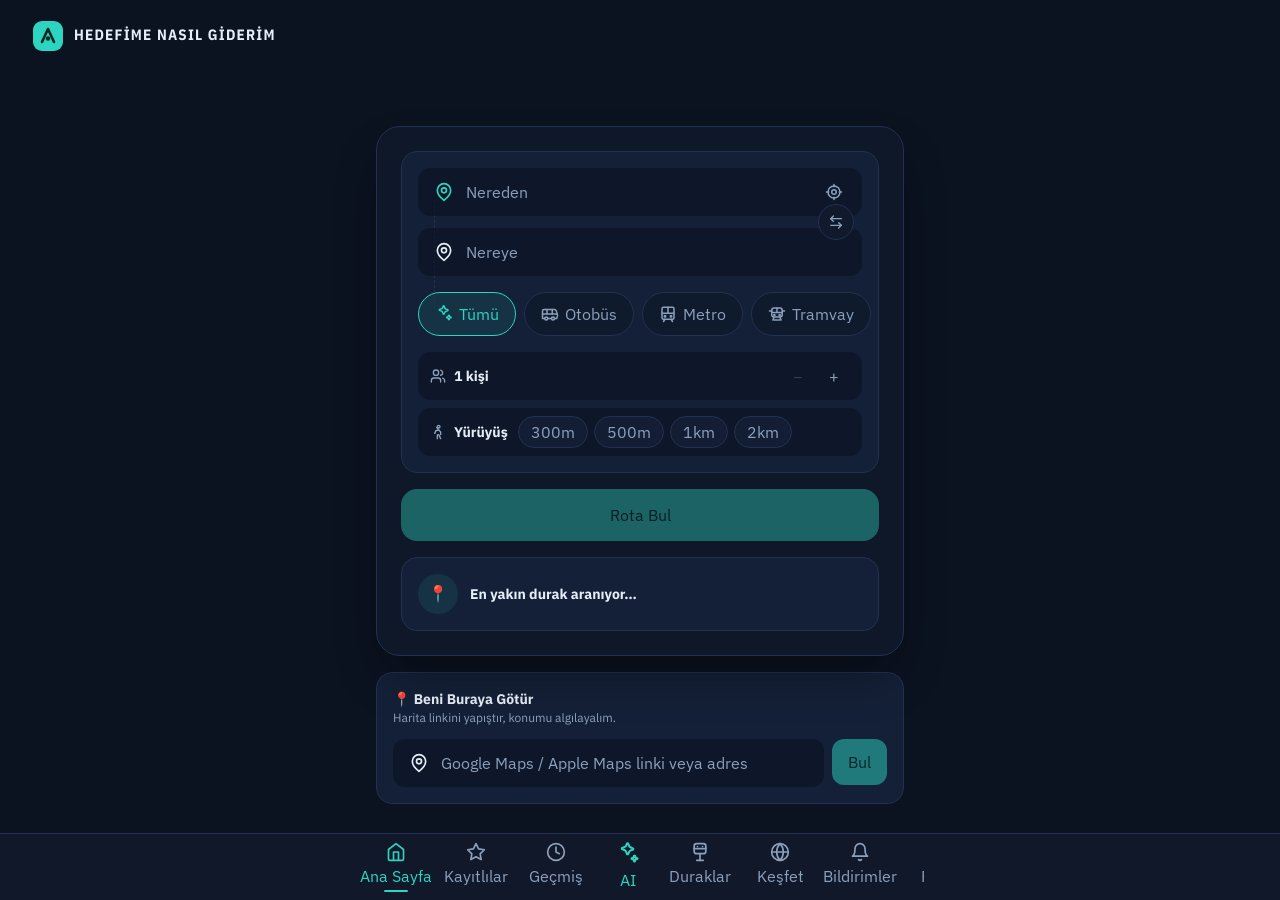
==== commit 493340c2: "build: v1.47 web bundle + windows exe" ====
--- a/app/index.html
+++ b/app/index.html
@@ -12,8 +12,8 @@
       rel="stylesheet"
     />
     <title>Hedefime Nasıl Giderim</title>
-    <script type="module" crossorigin src="./assets/index-CBsKfAoC.js"></script>
-    <link rel="stylesheet" crossorigin href="./assets/index-CEBrR_gu.css">
+    <script type="module" crossorigin src="./assets/index-BK0AIwoT.js"></script>
+    <link rel="stylesheet" crossorigin href="./assets/index-Bj_y2EeE.css">
   </head>
   <body>
     <div id="root"></div>
--- a/app/assets/index-Bj_y2EeE.css
+++ b/app/assets/index-Bj_y2EeE.css
@@ -0,0 +1 @@
+.leaflet-pane,.leaflet-tile,.leaflet-marker-icon,.leaflet-marker-shadow,.leaflet-tile-container,.leaflet-pane>svg,.leaflet-pane>canvas,.leaflet-zoom-box,.leaflet-image-layer,.leaflet-layer{position:absolute;top:0;left:0}.leaflet-container{overflow:hidden}.leaflet-tile,.leaflet-marker-icon,.leaflet-marker-shadow{-webkit-user-select:none;user-select:none;-webkit-user-drag:none}.leaflet-tile::selection{background:0 0}.leaflet-safari .leaflet-tile{image-rendering:-webkit-optimize-contrast}.leaflet-safari .leaflet-tile-container{-webkit-transform-origin:0 0;width:1600px;height:1600px}.leaflet-marker-icon,.leaflet-marker-shadow{display:block}.leaflet-container .leaflet-overlay-pane svg{max-width:none!important;max-height:none!important}.leaflet-container .leaflet-marker-pane img,.leaflet-container .leaflet-shadow-pane img,.leaflet-container .leaflet-tile-pane img,.leaflet-container img.leaflet-image-layer,.leaflet-container .leaflet-tile{width:auto;padding:0;max-width:none!important;max-height:none!important}.leaflet-container img.leaflet-tile{mix-blend-mode:plus-lighter}.leaflet-container.leaflet-touch-zoom{-ms-touch-action:pan-x pan-y;touch-action:pan-x pan-y}.leaflet-container.leaflet-touch-drag{-ms-touch-action:pinch-zoom;touch-action:none;touch-action:pinch-zoom}.leaflet-container.leaflet-touch-drag.leaflet-touch-zoom{-ms-touch-action:none;touch-action:none}.leaflet-container{-webkit-tap-highlight-color:transparent}.leaflet-container a{-webkit-tap-highlight-color:#33b5e566}.leaflet-tile{filter:inherit;visibility:hidden}.leaflet-tile-loaded{visibility:inherit}.leaflet-zoom-box{box-sizing:border-box;z-index:800;width:0;height:0}.leaflet-overlay-pane svg{-moz-user-select:none}.leaflet-pane{z-index:400}.leaflet-tile-pane{z-index:200}.leaflet-overlay-pane{z-index:400}.leaflet-shadow-pane{z-index:500}.leaflet-marker-pane{z-index:600}.leaflet-tooltip-pane{z-index:650}.leaflet-popup-pane{z-index:700}.leaflet-map-pane canvas{z-index:100}.leaflet-map-pane svg{z-index:200}.leaflet-vml-shape{width:1px;height:1px}.lvml{behavior:url(#default#VML);display:inline-block;position:absolute}.leaflet-control{z-index:800;pointer-events:visiblePainted;pointer-events:auto;position:relative}.leaflet-top,.leaflet-bottom{z-index:1000;pointer-events:none;position:absolute}.leaflet-top{top:0}.leaflet-right{right:0}.leaflet-bottom{bottom:0}.leaflet-left{left:0}.leaflet-control{float:left;clear:both}.leaflet-right .leaflet-control{float:right}.leaflet-top .leaflet-control{margin-top:10px}.leaflet-bottom .leaflet-control{margin-bottom:10px}.leaflet-left .leaflet-control{margin-left:10px}.leaflet-right .leaflet-control{margin-right:10px}.leaflet-fade-anim .leaflet-popup{opacity:0;transition:opacity .2s linear}.leaflet-fade-anim .leaflet-map-pane .leaflet-popup{opacity:1}.leaflet-zoom-animated{transform-origin:0 0}svg.leaflet-zoom-animated{will-change:transform}.leaflet-zoom-anim .leaflet-zoom-animated{-webkit-transition:-webkit-transform .25s cubic-bezier(0,0,.25,1);-moz-transition:-moz-transform .25s cubic-bezier(0,0,.25,1);transition:transform .25s cubic-bezier(0,0,.25,1)}.leaflet-zoom-anim .leaflet-tile,.leaflet-pan-anim .leaflet-tile{transition:none}.leaflet-zoom-anim .leaflet-zoom-hide{visibility:hidden}.leaflet-interactive{cursor:pointer}.leaflet-grab{cursor:-webkit-grab;cursor:-moz-grab;cursor:grab}.leaflet-crosshair,.leaflet-crosshair .leaflet-interactive{cursor:crosshair}.leaflet-popup-pane,.leaflet-control{cursor:auto}.leaflet-dragging .leaflet-grab,.leaflet-dragging .leaflet-grab .leaflet-interactive,.leaflet-dragging .leaflet-marker-draggable{cursor:move;cursor:-webkit-grabbing;cursor:-moz-grabbing;cursor:grabbing}.leaflet-marker-icon,.leaflet-marker-shadow,.leaflet-image-layer,.leaflet-pane>svg path,.leaflet-tile-container{pointer-events:none}.leaflet-marker-icon.leaflet-interactive,.leaflet-image-layer.leaflet-interactive,.leaflet-pane>svg path.leaflet-interactive,svg.leaflet-image-layer.leaflet-interactive path{pointer-events:visiblePainted;pointer-events:auto}.leaflet-container{outline-offset:1px;background:#ddd}.leaflet-container a{color:#0078a8}.leaflet-zoom-box{background:#ffffff80;border:2px dotted #38f}.leaflet-container{font-family:Helvetica Neue,Arial,Helvetica,sans-serif;font-size:.75rem;line-height:1.5}.leaflet-bar{border-radius:4px;box-shadow:0 1px 5px #000000a6}.leaflet-bar a{text-align:center;color:#000;background-color:#fff;border-bottom:1px solid #ccc;width:26px;height:26px;line-height:26px;text-decoration:none;display:block}.leaflet-bar a,.leaflet-control-layers-toggle{background-position:50%;background-repeat:no-repeat;display:block}.leaflet-bar a:hover,.leaflet-bar a:focus{background-color:#f4f4f4}.leaflet-bar a:first-child{border-top-left-radius:4px;border-top-right-radius:4px}.leaflet-bar a:last-child{border-bottom:none;border-bottom-right-radius:4px;border-bottom-left-radius:4px}.leaflet-bar a.leaflet-disabled{cursor:default;color:#bbb;background-color:#f4f4f4}.leaflet-touch .leaflet-bar a{width:30px;height:30px;line-height:30px}.leaflet-touch .leaflet-bar a:first-child{border-top-left-radius:2px;border-top-right-radius:2px}.leaflet-touch .leaflet-bar a:last-child{border-bottom-right-radius:2px;border-bottom-left-radius:2px}.leaflet-control-zoom-in,.leaflet-control-zoom-out{text-indent:1px;font:700 18px Lucida Console,Monaco,monospace}.leaflet-touch .leaflet-control-zoom-in,.leaflet-touch .leaflet-control-zoom-out{font-size:22px}.leaflet-control-layers{background:#fff;border-radius:5px;box-shadow:0 1px 5px #0006}.leaflet-control-layers-toggle{background-image:url([data-uri]);width:36px;height:36px}.leaflet-retina .leaflet-control-layers-toggle{background-image:url([data-uri]);background-size:26px 26px}.leaflet-touch .leaflet-control-layers-toggle{width:44px;height:44px}.leaflet-control-layers .leaflet-control-layers-list,.leaflet-control-layers-expanded .leaflet-control-layers-toggle{display:none}.leaflet-control-layers-expanded .leaflet-control-layers-list{display:block;position:relative}.leaflet-control-layers-expanded{color:#333;background:#fff;padding:6px 10px 6px 6px}.leaflet-control-layers-scrollbar{padding-right:5px;overflow:hidden scroll}.leaflet-control-layers-selector{margin-top:2px;position:relative;top:1px}.leaflet-control-layers label{font-size:1.08333em;display:block}.leaflet-control-layers-separator{border-top:1px solid #ddd;height:0;margin:5px -10px 5px -6px}.leaflet-default-icon-path{background-image:url([data-uri])}.leaflet-container .leaflet-control-attribution{background:#fffc;margin:0}.leaflet-control-attribution,.leaflet-control-scale-line{color:#333;padding:0 5px;line-height:1.4}.leaflet-control-attribution a{text-decoration:none}.leaflet-control-attribution a:hover,.leaflet-control-attribution a:focus{text-decoration:underline}.leaflet-attribution-flag{width:1em;height:.6669em;vertical-align:baseline!important;display:inline!important}.leaflet-left .leaflet-control-scale{margin-left:5px}.leaflet-bottom .leaflet-control-scale{margin-bottom:5px}.leaflet-control-scale-line{white-space:nowrap;box-sizing:border-box;text-shadow:1px 1px #fff;background:#fffc;border:2px solid #777;border-top:none;padding:2px 5px 1px;line-height:1.1}.leaflet-control-scale-line:not(:first-child){border-top:2px solid #777;border-bottom:none;margin-top:-2px}.leaflet-control-scale-line:not(:first-child):not(:last-child){border-bottom:2px solid #777}.leaflet-touch .leaflet-control-attribution,.leaflet-touch .leaflet-control-layers,.leaflet-touch .leaflet-bar{box-shadow:none}.leaflet-touch .leaflet-control-layers,.leaflet-touch .leaflet-bar{background-clip:padding-box;border:2px solid #0003}.leaflet-popup{text-align:center;margin-bottom:20px;position:absolute}.leaflet-popup-content-wrapper{text-align:left;border-radius:12px;padding:1px}.leaflet-popup-content{min-height:1px;margin:13px 24px 13px 20px;font-size:1.08333em;line-height:1.3}.leaflet-popup-content p{margin:1.3em 0}.leaflet-popup-tip-container{pointer-events:none;width:40px;height:20px;margin-top:-1px;margin-left:-20px;position:absolute;left:50%;overflow:hidden}.leaflet-popup-tip{pointer-events:auto;width:17px;height:17px;margin:-10px auto 0;padding:1px;transform:rotate(45deg)}.leaflet-popup-content-wrapper,.leaflet-popup-tip{color:#333;background:#fff;box-shadow:0 3px 14px #0006}.leaflet-container a.leaflet-popup-close-button{text-align:center;color:#757575;background:0 0;border:none;width:24px;height:24px;font:16px/24px Tahoma,Verdana,sans-serif;text-decoration:none;position:absolute;top:0;right:0}.leaflet-container a.leaflet-popup-close-button:hover,.leaflet-container a.leaflet-popup-close-button:focus{color:#585858}.leaflet-popup-scrolled{overflow:auto}.leaflet-oldie .leaflet-popup-content-wrapper{-ms-zoom:1}.leaflet-oldie .leaflet-popup-tip{-ms-filter:"progid:DXImageTransform.Microsoft.Matrix(M11=0.70710678, M12=0.70710678, M21=-0.70710678, M22=0.70710678)";width:24px;filter:progid:DXImageTransform.Microsoft.Matrix(M11=.707107, M12=.707107, M21=-.707107, M22=.707107);margin:0 auto}.leaflet-oldie .leaflet-control-zoom,.leaflet-oldie .leaflet-control-layers,.leaflet-oldie .leaflet-popup-content-wrapper,.leaflet-oldie .leaflet-popup-tip{border:1px solid #999}.leaflet-div-icon{background:#fff;border:1px solid #666}.leaflet-tooltip{color:#222;white-space:nowrap;-webkit-user-select:none;user-select:none;pointer-events:none;background-color:#fff;border:1px solid #fff;border-radius:3px;padding:6px;position:absolute;box-shadow:0 1px 3px #0006}.leaflet-tooltip.leaflet-interactive{cursor:pointer;pointer-events:auto}.leaflet-tooltip-top:before,.leaflet-tooltip-bottom:before,.leaflet-tooltip-left:before,.leaflet-tooltip-right:before{pointer-events:none;content:"";background:0 0;border:6px solid #0000;position:absolute}.leaflet-tooltip-bottom{margin-top:6px}.leaflet-tooltip-top{margin-top:-6px}.leaflet-tooltip-bottom:before,.leaflet-tooltip-top:before{margin-left:-6px;left:50%}.leaflet-tooltip-top:before{border-top-color:#fff;margin-bottom:-12px;bottom:0}.leaflet-tooltip-bottom:before{border-bottom-color:#fff;margin-top:-12px;margin-left:-6px;top:0}.leaflet-tooltip-left{margin-left:-6px}.leaflet-tooltip-right{margin-left:6px}.leaflet-tooltip-left:before,.leaflet-tooltip-right:before{margin-top:-6px;top:50%}.leaflet-tooltip-left:before{border-left-color:#fff;margin-right:-12px;right:0}.leaflet-tooltip-right:before{border-right-color:#fff;margin-left:-12px;left:0}@media print{.leaflet-control{-webkit-print-color-adjust:exact;print-color-adjust:exact}}@layer properties{@supports (((-webkit-hyphens:none)) and (not (margin-trim:inline))) or ((-moz-orient:inline) and (not (color:rgb(from red r g b)))){*,:before,:after,::backdrop{--tw-translate-x:0;--tw-translate-y:0;--tw-translate-z:0;--tw-space-y-reverse:0;--tw-divide-y-reverse:0;--tw-border-style:solid;--tw-gradient-position:initial;--tw-gradient-from:#0000;--tw-gradient-via:#0000;--tw-gradient-to:#0000;--tw-gradient-stops:initial;--tw-gradient-via-stops:initial;--tw-gradient-from-position:0%;--tw-gradient-via-position:50%;--tw-gradient-to-position:100%;--tw-leading:initial;--tw-font-weight:initial;--tw-tracking:initial;--tw-ordinal:initial;--tw-slashed-zero:initial;--tw-numeric-figure:initial;--tw-numeric-spacing:initial;--tw-numeric-fraction:initial;--tw-shadow:0 0 #0000;--tw-shadow-color:initial;--tw-shadow-alpha:100%;--tw-inset-shadow:0 0 #0000;--tw-inset-shadow-color:initial;--tw-inset-shadow-alpha:100%;--tw-ring-color:initial;--tw-ring-shadow:0 0 #0000;--tw-inset-ring-color:initial;--tw-inset-ring-shadow:0 0 #0000;--tw-ring-inset:initial;--tw-ring-offset-width:0px;--tw-ring-offset-color:#fff;--tw-ring-offset-shadow:0 0 #0000;--tw-backdrop-blur:initial;--tw-backdrop-brightness:initial;--tw-backdrop-contrast:initial;--tw-backdrop-grayscale:initial;--tw-backdrop-hue-rotate:initial;--tw-backdrop-invert:initial;--tw-backdrop-opacity:initial;--tw-backdrop-saturate:initial;--tw-backdrop-sepia:initial;--tw-duration:initial;--tw-ease:initial;--tw-scale-x:1;--tw-scale-y:1;--tw-scale-z:1;--tw-blur:initial;--tw-brightness:initial;--tw-contrast:initial;--tw-grayscale:initial;--tw-hue-rotate:initial;--tw-invert:initial;--tw-opacity:initial;--tw-saturate:initial;--tw-sepia:initial;--tw-drop-shadow:initial;--tw-drop-shadow-color:initial;--tw-drop-shadow-alpha:100%;--tw-drop-shadow-size:initial}}}@layer theme{:root,:host{--font-sans:-apple-system, BlinkMacSystemFont, "Segoe UI", Roboto, "Helvetica Neue", "Noto Sans", Arial, sans-serif, "Apple Color Emoji", "Segoe UI Emoji", "Segoe UI Symbol", "Noto Color Emoji";--font-mono:ui-monospace, SFMono-Regular, Menlo, Monaco, Consolas, "Liberation Mono", "Courier New", monospace;--color-red-300:oklch(80.8% .114 19.571);--color-red-400:oklch(70.4% .191 22.216);--color-red-500:oklch(63.7% .237 25.331);--color-amber-200:oklch(92.4% .12 95.746);--color-amber-300:oklch(87.9% .169 91.605);--color-amber-400:oklch(82.8% .189 84.429);--color-amber-500:oklch(76.9% .188 70.08);--color-emerald-300:oklch(84.5% .143 164.978);--color-emerald-400:oklch(76.5% .177 163.223);--color-emerald-500:oklch(69.6% .17 162.48);--color-teal-300:oklch(85.5% .138 181.071);--color-teal-400:oklch(77.7% .152 181.912);--color-teal-500:oklch(70.4% .14 182.503);--color-indigo-400:oklch(67.3% .182 276.935);--color-indigo-950:oklch(25.7% .09 281.288);--color-fuchsia-300:oklch(83.3% .145 321.434);--color-fuchsia-400:oklch(74% .238 322.16);--color-slate-900:oklch(20.8% .042 265.755);--color-black:#000;--color-white:#fff;--spacing:.25rem;--container-xs:20rem;--container-sm:24rem;--container-md:28rem;--container-lg:32rem;--container-xl:36rem;--container-7xl:80rem;--text-xs:.75rem;--text-xs--line-height:calc(1 / .75);--text-sm:.875rem;--text-sm--line-height:calc(1.25 / .875);--text-base:1rem;--text-base--line-height:calc(1.5 / 1);--text-lg:1.125rem;--text-lg--line-height:calc(1.75 / 1.125);--text-xl:1.25rem;--text-xl--line-height:calc(1.75 / 1.25);--text-2xl:1.5rem;--text-2xl--line-height:calc(2 / 1.5);--text-3xl:1.875rem;--text-3xl--line-height:calc(2.25 / 1.875);--font-weight-normal:400;--font-weight-medium:500;--font-weight-semibold:600;--font-weight-bold:700;--font-weight-extrabold:800;--font-weight-black:900;--tracking-wide:.025em;--tracking-wider:.05em;--leading-tight:1.25;--leading-relaxed:1.625;--radius-md:.375rem;--radius-lg:.5rem;--radius-xl:.75rem;--radius-2xl:1rem;--radius-3xl:1.5rem;--ease-out:cubic-bezier(0, 0, .2, 1);--animate-spin:spin 1s linear infinite;--animate-ping:ping 1s cubic-bezier(0, 0, .2, 1) infinite;--animate-pulse:pulse 2s cubic-bezier(.4, 0, .6, 1) infinite;--animate-bounce:bounce 1s infinite;--blur-sm:8px;--blur-md:12px;--default-transition-duration:.15s;--default-transition-timing-function:cubic-bezier(.4, 0, .2, 1);--default-font-family:var(--font-sans);--default-mono-font-family:var(--font-mono);--font-display:"IBM Plex Sans Condensed", "IBM Plex Sans", system-ui, sans-serif;--font-body:"IBM Plex Sans", system-ui, sans-serif;--color-bg:#0b1220;--color-surface:#111a2c;--color-surface-2:#16223a;--color-line:#223150;--color-fg:#e6edf7;--color-muted:#8ca0bc;--color-accent:#2dd4bf;--color-accent-ink:#05261f}}@layer base{*,:after,:before,::backdrop{box-sizing:border-box;border:0 solid;margin:0;padding:0}::file-selector-button{box-sizing:border-box;border:0 solid;margin:0;padding:0}html,:host{-webkit-text-size-adjust:100%;tab-size:4;line-height:1.5;font-family:var(--default-font-family,-apple-system, BlinkMacSystemFont, "Segoe UI", Roboto, "Helvetica Neue", "Noto Sans", Arial, sans-serif, "Apple Color Emoji", "Segoe UI Emoji", "Segoe UI Symbol", "Noto Color Emoji");font-feature-settings:var(--default-font-feature-settings,normal);font-variation-settings:var(--default-font-variation-settings,normal);-webkit-tap-highlight-color:transparent}hr{height:0;color:inherit;border-top-width:1px}abbr:where([title]){-webkit-text-decoration:underline dotted;text-decoration:underline dotted}h1,h2,h3,h4,h5,h6{font-size:inherit;font-weight:inherit}a{color:inherit;-webkit-text-decoration:inherit;-webkit-text-decoration:inherit;-webkit-text-decoration:inherit;-webkit-text-decoration:inherit;text-decoration:inherit}b,strong{font-weight:bolder}code,kbd,samp,pre{font-family:var(--default-mono-font-family,ui-monospace, SFMono-Regular, Menlo, Monaco, Consolas, "Liberation Mono", "Courier New", monospace);font-feature-settings:var(--default-mono-font-feature-settings,normal);font-variation-settings:var(--default-mono-font-variation-settings,normal);font-size:1em}small{font-size:80%}sub,sup{vertical-align:baseline;font-size:75%;line-height:0;position:relative}sub{bottom:-.25em}sup{top:-.5em}table{text-indent:0;border-color:inherit;border-collapse:collapse}:-moz-focusring:where(:not(iframe)){outline:auto}progress{vertical-align:baseline}summary{display:list-item}ol,ul,menu{list-style:none}img,svg,video,canvas,audio,iframe,embed,object{vertical-align:middle;display:block}img,video{max-width:100%;height:auto}button,input,select,optgroup,textarea{font:inherit;font-feature-settings:inherit;font-variation-settings:inherit;letter-spacing:inherit;color:inherit;opacity:1;background-color:#0000;border-radius:0}::file-selector-button{font:inherit;font-feature-settings:inherit;font-variation-settings:inherit;letter-spacing:inherit;color:inherit;opacity:1;background-color:#0000;border-radius:0}:where(select:is([multiple],[size])) optgroup{font-weight:bolder}:where(select:is([multiple],[size])) optgroup option{padding-inline-start:20px}::file-selector-button{margin-inline-end:4px}::placeholder{opacity:1}@supports (not ((-webkit-appearance:-apple-pay-button))) or (contain-intrinsic-size:1px){::placeholder{color:currentColor}@supports (color:color-mix(in lab, red, red)){::placeholder{color:color-mix(in oklab, currentcolor 50%, transparent)}}}textarea{resize:vertical}::-webkit-search-decoration{-webkit-appearance:none}::-webkit-date-and-time-value{min-height:1lh;text-align:inherit}::-webkit-datetime-edit{display:inline-flex}::-webkit-datetime-edit-fields-wrapper{padding:0}::-webkit-datetime-edit{padding-block:0}::-webkit-datetime-edit-year-field{padding-block:0}::-webkit-datetime-edit-month-field{padding-block:0}::-webkit-datetime-edit-day-field{padding-block:0}::-webkit-datetime-edit-hour-field{padding-block:0}::-webkit-datetime-edit-minute-field{padding-block:0}::-webkit-datetime-edit-second-field{padding-block:0}::-webkit-datetime-edit-millisecond-field{padding-block:0}::-webkit-datetime-edit-meridiem-field{padding-block:0}::-webkit-calendar-picker-indicator{line-height:1}:-moz-ui-invalid{box-shadow:none}button,input:where([type=button],[type=reset],[type=submit]){appearance:button}::file-selector-button{appearance:button}::-webkit-inner-spin-button{height:auto}::-webkit-outer-spin-button{height:auto}[hidden]:where(:not([hidden=until-found])){display:none!important}}@layer components;@layer utilities{.pointer-events-auto{pointer-events:auto}.pointer-events-none{pointer-events:none}.visible{visibility:visible}.absolute{position:absolute}.fixed{position:fixed}.relative{position:relative}.static{position:static}.inset-0{inset:0}.inset-x-0{inset-inline:0}.top-1\.5{top:calc(var(--spacing) * 1.5)}.top-1\/2{top:50%}.top-1\/3{top:33.3333%}.top-4{top:calc(var(--spacing) * 4)}.top-8{top:calc(var(--spacing) * 8)}.top-full{top:100%}.right-2{right:calc(var(--spacing) * 2)}.right-3{right:calc(var(--spacing) * 3)}.right-4{right:calc(var(--spacing) * 4)}.-bottom-8{bottom:calc(var(--spacing) * -8)}.bottom-0{bottom:0}.bottom-full{bottom:100%}.left-4{left:calc(var(--spacing) * 4)}.isolate{isolation:isolate}.z-0{z-index:0}.z-10{z-index:10}.z-20{z-index:20}.z-40{z-index:40}.z-50{z-index:50}.z-\[1\]{z-index:1}.z-\[70\]{z-index:70}.container{width:100%}@media (width>=640px){.container{max-width:640px}}@media (width>=768px){.container{max-width:768px}}@media (width>=1024px){.container{max-width:1024px}}@media (width>=1280px){.container{max-width:1280px}}@media (width>=96rem){.container{max-width:96rem}}.-mx-1{margin-inline:calc(var(--spacing) * -1)}.-mx-4{margin-inline:calc(var(--spacing) * -4)}.mx-1{margin-inline:var(--spacing)}.mx-1\.5{margin-inline:calc(var(--spacing) * 1.5)}.mx-auto{margin-inline:auto}.my-1\.5{margin-block:calc(var(--spacing) * 1.5)}.my-4{margin-block:calc(var(--spacing) * 4)}.mt-0\.5{margin-top:calc(var(--spacing) * .5)}.mt-1{margin-top:var(--spacing)}.mt-1\.5{margin-top:calc(var(--spacing) * 1.5)}.mt-2{margin-top:calc(var(--spacing) * 2)}.mt-2\.5{margin-top:calc(var(--spacing) * 2.5)}.mt-3{margin-top:calc(var(--spacing) * 3)}.mt-3\.5{margin-top:calc(var(--spacing) * 3.5)}.mt-4{margin-top:calc(var(--spacing) * 4)}.mt-5{margin-top:calc(var(--spacing) * 5)}.mt-6{margin-top:calc(var(--spacing) * 6)}.mr-1\.5{margin-right:calc(var(--spacing) * 1.5)}.mb-1{margin-bottom:var(--spacing)}.mb-2{margin-bottom:calc(var(--spacing) * 2)}.mb-4{margin-bottom:calc(var(--spacing) * 4)}.ml-2{margin-left:calc(var(--spacing) * 2)}.ml-auto{margin-left:auto}.block{display:block}.contents{display:contents}.flex{display:flex}.grid{display:grid}.hidden{display:none}.inline-block{display:inline-block}.inline-flex{display:inline-flex}.h-0\.5{height:calc(var(--spacing) * .5)}.h-1\.5{height:calc(var(--spacing) * 1.5)}.h-2{height:calc(var(--spacing) * 2)}.h-2\.5{height:calc(var(--spacing) * 2.5)}.h-3{height:calc(var(--spacing) * 3)}.h-3\.5{height:calc(var(--spacing) * 3.5)}.h-4{height:calc(var(--spacing) * 4)}.h-4\.5{height:calc(var(--spacing) * 4.5)}.h-5{height:calc(var(--spacing) * 5)}.h-6{height:calc(var(--spacing) * 6)}.h-7{height:calc(var(--spacing) * 7)}.h-8{height:calc(var(--spacing) * 8)}.h-9{height:calc(var(--spacing) * 9)}.h-10{height:calc(var(--spacing) * 10)}.h-11{height:calc(var(--spacing) * 11)}.h-12{height:calc(var(--spacing) * 12)}.h-16{height:calc(var(--spacing) * 16)}.h-\[46px\]{height:46px}.h-\[85vh\]{height:85vh}.h-\[92dvh\]{height:92dvh}.h-full{height:100%}.h-px{height:1px}.max-h-60{max-height:calc(var(--spacing) * 60)}.max-h-80{max-height:calc(var(--spacing) * 80)}.max-h-\[55vh\]{max-height:55vh}.max-h-\[80\%\]{max-height:80%}.max-h-\[92dvh\]{max-height:92dvh}.max-h-\[94vh\]{max-height:94vh}.min-h-0{min-height:0}.min-h-\[32px\]{min-height:32px}.min-h-\[36px\]{min-height:36px}.min-h-\[38px\]{min-height:38px}.min-h-\[40px\]{min-height:40px}.min-h-\[42px\]{min-height:42px}.min-h-\[44px\]{min-height:44px}.min-h-\[46px\]{min-height:46px}.min-h-\[48px\]{min-height:48px}.min-h-\[52px\]{min-height:52px}.min-h-\[56px\]{min-height:56px}.min-h-dvh{min-height:100dvh}.w-1\.5{width:calc(var(--spacing) * 1.5)}.w-1\/4{width:25%}.w-2{width:calc(var(--spacing) * 2)}.w-2\.5{width:calc(var(--spacing) * 2.5)}.w-2\/3{width:66.6667%}.w-3\.5{width:calc(var(--spacing) * 3.5)}.w-4{width:calc(var(--spacing) * 4)}.w-4\.5{width:calc(var(--spacing) * 4.5)}.w-5{width:calc(var(--spacing) * 5)}.w-6{width:calc(var(--spacing) * 6)}.w-7{width:calc(var(--spacing) * 7)}.w-8{width:calc(var(--spacing) * 8)}.w-9{width:calc(var(--spacing) * 9)}.w-10{width:calc(var(--spacing) * 10)}.w-11{width:calc(var(--spacing) * 11)}.w-12{width:calc(var(--spacing) * 12)}.w-14{width:calc(var(--spacing) * 14)}.w-16{width:calc(var(--spacing) * 16)}.w-\[64px\]{width:64px}.w-\[72\%\]{width:72%}.w-\[80px\]{width:80px}.w-full{width:100%}.w-px{width:1px}.max-w-7xl{max-width:var(--container-7xl)}.max-w-\[15rem\]{max-width:15rem}.max-w-\[85\%\]{max-width:85%}.max-w-md{max-width:var(--container-md)}.max-w-sm{max-width:var(--container-sm)}.max-w-xl{max-width:var(--container-xl)}.max-w-xs{max-width:var(--container-xs)}.min-w-0{min-width:0}.min-w-5{min-width:calc(var(--spacing) * 5)}.min-w-20{min-width:calc(var(--spacing) * 20)}.flex-1{flex:1}.shrink-0{flex-shrink:0}.-translate-y-1\/2{--tw-translate-y:calc(calc(1 / 2 * 100%) * -1);translate:var(--tw-translate-x) var(--tw-translate-y)}.rotate-90{rotate:90deg}.animate-bounce{animation:var(--animate-bounce)}.animate-ping{animation:var(--animate-ping)}.animate-pulse{animation:var(--animate-pulse)}.animate-spin{animation:var(--animate-spin)}.cursor-grab{cursor:grab}.cursor-not-allowed{cursor:not-allowed}.touch-none{touch-action:none}.resize{resize:both}.\[scrollbar-width\:none\]{scrollbar-width:none}.list-decimal{list-style-type:decimal}.list-disc{list-style-type:disc}.grid-cols-2{grid-template-columns:repeat(2,minmax(0,1fr))}.grid-cols-3{grid-template-columns:repeat(3,minmax(0,1fr))}.grid-cols-4{grid-template-columns:repeat(4,minmax(0,1fr))}.flex-col{flex-direction:column}.flex-nowrap{flex-wrap:nowrap}.flex-wrap{flex-wrap:wrap}.items-center{align-items:center}.items-end{align-items:flex-end}.items-start{align-items:flex-start}.items-stretch{align-items:stretch}.justify-between{justify-content:space-between}.justify-center{justify-content:center}.justify-end{justify-content:flex-end}.justify-start{justify-content:flex-start}.gap-0\.5{gap:calc(var(--spacing) * .5)}.gap-1{gap:var(--spacing)}.gap-1\.5{gap:calc(var(--spacing) * 1.5)}.gap-2{gap:calc(var(--spacing) * 2)}.gap-2\.5{gap:calc(var(--spacing) * 2.5)}.gap-3{gap:calc(var(--spacing) * 3)}.gap-3\.5{gap:calc(var(--spacing) * 3.5)}:where(.space-y-0\.5>:not(:last-child)){--tw-space-y-reverse:0;margin-block-start:calc(calc(var(--spacing) * .5) * var(--tw-space-y-reverse));margin-block-end:calc(calc(var(--spacing) * .5) * calc(1 - var(--tw-space-y-reverse)))}:where(.space-y-1>:not(:last-child)){--tw-space-y-reverse:0;margin-block-start:calc(var(--spacing) * var(--tw-space-y-reverse));margin-block-end:calc(var(--spacing) * calc(1 - var(--tw-space-y-reverse)))}:where(.space-y-1\.5>:not(:last-child)){--tw-space-y-reverse:0;margin-block-start:calc(calc(var(--spacing) * 1.5) * var(--tw-space-y-reverse));margin-block-end:calc(calc(var(--spacing) * 1.5) * calc(1 - var(--tw-space-y-reverse)))}:where(.space-y-2>:not(:last-child)){--tw-space-y-reverse:0;margin-block-start:calc(calc(var(--spacing) * 2) * var(--tw-space-y-reverse));margin-block-end:calc(calc(var(--spacing) * 2) * calc(1 - var(--tw-space-y-reverse)))}:where(.space-y-2\.5>:not(:last-child)){--tw-space-y-reverse:0;margin-block-start:calc(calc(var(--spacing) * 2.5) * var(--tw-space-y-reverse));margin-block-end:calc(calc(var(--spacing) * 2.5) * calc(1 - var(--tw-space-y-reverse)))}:where(.space-y-3>:not(:last-child)){--tw-space-y-reverse:0;margin-block-start:calc(calc(var(--spacing) * 3) * var(--tw-space-y-reverse));margin-block-end:calc(calc(var(--spacing) * 3) * calc(1 - var(--tw-space-y-reverse)))}:where(.space-y-4>:not(:last-child)){--tw-space-y-reverse:0;margin-block-start:calc(calc(var(--spacing) * 4) * var(--tw-space-y-reverse));margin-block-end:calc(calc(var(--spacing) * 4) * calc(1 - var(--tw-space-y-reverse)))}.gap-x-3{column-gap:calc(var(--spacing) * 3)}:where(.divide-y>:not(:last-child)){--tw-divide-y-reverse:0;border-bottom-style:var(--tw-border-style);border-top-style:var(--tw-border-style);border-top-width:calc(1px * var(--tw-divide-y-reverse));border-bottom-width:calc(1px * calc(1 - var(--tw-divide-y-reverse)))}:where(.divide-line\/60>:not(:last-child)){border-color:#22315099}@supports (color:color-mix(in lab, red, red)){:where(.divide-line\/60>:not(:last-child)){border-color:color-mix(in oklab, var(--color-line) 60%, transparent)}}.truncate{text-overflow:ellipsis;white-space:nowrap;overflow:hidden}.overflow-hidden{overflow:hidden}.overflow-x-auto{overflow-x:auto}.overflow-y-auto{overflow-y:auto}.overscroll-contain{overscroll-behavior:contain}.rounded{border-radius:.25rem}.rounded-2xl{border-radius:var(--radius-2xl)}.rounded-3xl{border-radius:var(--radius-3xl)}.rounded-full{border-radius:2147483647px}.rounded-lg{border-radius:var(--radius-lg)}.rounded-md{border-radius:var(--radius-md)}.rounded-xl{border-radius:var(--radius-xl)}.rounded-t-3xl{border-top-left-radius:var(--radius-3xl);border-top-right-radius:var(--radius-3xl)}.rounded-b-none{border-bottom-right-radius:0;border-bottom-left-radius:0}.rounded-b-xl{border-bottom-right-radius:var(--radius-xl);border-bottom-left-radius:var(--radius-xl)}.rounded-br-md{border-bottom-right-radius:var(--radius-md)}.rounded-bl-md{border-bottom-left-radius:var(--radius-md)}.border{border-style:var(--tw-border-style);border-width:1px}.border-2{border-style:var(--tw-border-style);border-width:2px}.border-x{border-inline-style:var(--tw-border-style);border-inline-width:1px}.border-t{border-top-style:var(--tw-border-style);border-top-width:1px}.border-t-0{border-top-style:var(--tw-border-style);border-top-width:0}.border-b{border-bottom-style:var(--tw-border-style);border-bottom-width:1px}.border-l{border-left-style:var(--tw-border-style);border-left-width:1px}.border-dashed{--tw-border-style:dashed;border-style:dashed}.border-accent{border-color:var(--color-accent)}.border-accent-ink\/30{border-color:#05261f4d}@supports (color:color-mix(in lab, red, red)){.border-accent-ink\/30{border-color:color-mix(in oklab, var(--color-accent-ink) 30%, transparent)}}.border-accent\/30{border-color:#2dd4bf4d}@supports (color:color-mix(in lab, red, red)){.border-accent\/30{border-color:color-mix(in oklab, var(--color-accent) 30%, transparent)}}.border-accent\/40{border-color:#2dd4bf66}@supports (color:color-mix(in lab, red, red)){.border-accent\/40{border-color:color-mix(in oklab, var(--color-accent) 40%, transparent)}}.border-accent\/60{border-color:#2dd4bf99}@supports (color:color-mix(in lab, red, red)){.border-accent\/60{border-color:color-mix(in oklab, var(--color-accent) 60%, transparent)}}.border-amber-400{border-color:var(--color-amber-400)}.border-amber-400\/30{border-color:#fcbb004d}@supports (color:color-mix(in lab, red, red)){.border-amber-400\/30{border-color:color-mix(in oklab, var(--color-amber-400) 30%, transparent)}}.border-amber-500\/30{border-color:#f99c004d}@supports (color:color-mix(in lab, red, red)){.border-amber-500\/30{border-color:color-mix(in oklab, var(--color-amber-500) 30%, transparent)}}.border-amber-500\/40{border-color:#f99c0066}@supports (color:color-mix(in lab, red, red)){.border-amber-500\/40{border-color:color-mix(in oklab, var(--color-amber-500) 40%, transparent)}}.border-emerald-500\/30{border-color:#00bb7f4d}@supports (color:color-mix(in lab, red, red)){.border-emerald-500\/30{border-color:color-mix(in oklab, var(--color-emerald-500) 30%, transparent)}}.border-fuchsia-400\/40{border-color:#ec6cff66}@supports (color:color-mix(in lab, red, red)){.border-fuchsia-400\/40{border-color:color-mix(in oklab, var(--color-fuchsia-400) 40%, transparent)}}.border-indigo-400\/30{border-color:#7d87ff4d}@supports (color:color-mix(in lab, red, red)){.border-indigo-400\/30{border-color:color-mix(in oklab, var(--color-indigo-400) 30%, transparent)}}.border-line{border-color:var(--color-line)}.border-line\/60{border-color:#22315099}@supports (color:color-mix(in lab, red, red)){.border-line\/60{border-color:color-mix(in oklab, var(--color-line) 60%, transparent)}}.border-muted\/30{border-color:#8ca0bc4d}@supports (color:color-mix(in lab, red, red)){.border-muted\/30{border-color:color-mix(in oklab, var(--color-muted) 30%, transparent)}}.border-red-500\/30{border-color:#fb2c364d}@supports (color:color-mix(in lab, red, red)){.border-red-500\/30{border-color:color-mix(in oklab, var(--color-red-500) 30%, transparent)}}.border-red-500\/40{border-color:#fb2c3666}@supports (color:color-mix(in lab, red, red)){.border-red-500\/40{border-color:color-mix(in oklab, var(--color-red-500) 40%, transparent)}}.border-teal-400{border-color:var(--color-teal-400)}.border-teal-400\/30{border-color:#00d3bd4d}@supports (color:color-mix(in lab, red, red)){.border-teal-400\/30{border-color:color-mix(in oklab, var(--color-teal-400) 30%, transparent)}}.border-white\/10{border-color:#ffffff1a}@supports (color:color-mix(in lab, red, red)){.border-white\/10{border-color:color-mix(in oklab, var(--color-white) 10%, transparent)}}.border-t-accent{border-top-color:var(--color-accent)}.border-t-accent-ink{border-top-color:var(--color-accent-ink)}.bg-\[\#0f1524\]{background-color:#0f1524}.bg-\[\#00091B\]{background-color:#00091b}.bg-accent{background-color:var(--color-accent)}.bg-accent\/5{background-color:#2dd4bf0d}@supports (color:color-mix(in lab, red, red)){.bg-accent\/5{background-color:color-mix(in oklab, var(--color-accent) 5%, transparent)}}.bg-accent\/10{background-color:#2dd4bf1a}@supports (color:color-mix(in lab, red, red)){.bg-accent\/10{background-color:color-mix(in oklab, var(--color-accent) 10%, transparent)}}.bg-accent\/15{background-color:#2dd4bf26}@supports (color:color-mix(in lab, red, red)){.bg-accent\/15{background-color:color-mix(in oklab, var(--color-accent) 15%, transparent)}}.bg-amber-400\/10{background-color:#fcbb001a}@supports (color:color-mix(in lab, red, red)){.bg-amber-400\/10{background-color:color-mix(in oklab, var(--color-amber-400) 10%, transparent)}}.bg-amber-400\/15{background-color:#fcbb0026}@supports (color:color-mix(in lab, red, red)){.bg-amber-400\/15{background-color:color-mix(in oklab, var(--color-amber-400) 15%, transparent)}}.bg-amber-400\/20{background-color:#fcbb0033}@supports (color:color-mix(in lab, red, red)){.bg-amber-400\/20{background-color:color-mix(in oklab, var(--color-amber-400) 20%, transparent)}}.bg-amber-500\/10{background-color:#f99c001a}@supports (color:color-mix(in lab, red, red)){.bg-amber-500\/10{background-color:color-mix(in oklab, var(--color-amber-500) 10%, transparent)}}.bg-bg{background-color:var(--color-bg)}.bg-bg\/40{background-color:#0b122066}@supports (color:color-mix(in lab, red, red)){.bg-bg\/40{background-color:color-mix(in oklab, var(--color-bg) 40%, transparent)}}.bg-bg\/50{background-color:#0b122080}@supports (color:color-mix(in lab, red, red)){.bg-bg\/50{background-color:color-mix(in oklab, var(--color-bg) 50%, transparent)}}.bg-bg\/60{background-color:#0b122099}@supports (color:color-mix(in lab, red, red)){.bg-bg\/60{background-color:color-mix(in oklab, var(--color-bg) 60%, transparent)}}.bg-bg\/70{background-color:#0b1220b3}@supports (color:color-mix(in lab, red, red)){.bg-bg\/70{background-color:color-mix(in oklab, var(--color-bg) 70%, transparent)}}.bg-bg\/95{background-color:#0b1220f2}@supports (color:color-mix(in lab, red, red)){.bg-bg\/95{background-color:color-mix(in oklab, var(--color-bg) 95%, transparent)}}.bg-black\/50{background-color:#00000080}@supports (color:color-mix(in lab, red, red)){.bg-black\/50{background-color:color-mix(in oklab, var(--color-black) 50%, transparent)}}.bg-black\/60{background-color:#0009}@supports (color:color-mix(in lab, red, red)){.bg-black\/60{background-color:color-mix(in oklab, var(--color-black) 60%, transparent)}}.bg-emerald-400{background-color:var(--color-emerald-400)}.bg-emerald-500\/10{background-color:#00bb7f1a}@supports (color:color-mix(in lab, red, red)){.bg-emerald-500\/10{background-color:color-mix(in oklab, var(--color-emerald-500) 10%, transparent)}}.bg-fuchsia-400\/10{background-color:#ec6cff1a}@supports (color:color-mix(in lab, red, red)){.bg-fuchsia-400\/10{background-color:color-mix(in oklab, var(--color-fuchsia-400) 10%, transparent)}}.bg-indigo-950\/40{background-color:#1e1a4d66}@supports (color:color-mix(in lab, red, red)){.bg-indigo-950\/40{background-color:color-mix(in oklab, var(--color-indigo-950) 40%, transparent)}}.bg-line{background-color:var(--color-line)}.bg-muted{background-color:var(--color-muted)}.bg-muted\/20{background-color:#8ca0bc33}@supports (color:color-mix(in lab, red, red)){.bg-muted\/20{background-color:color-mix(in oklab, var(--color-muted) 20%, transparent)}}.bg-red-500{background-color:var(--color-red-500)}.bg-red-500\/10{background-color:#fb2c361a}@supports (color:color-mix(in lab, red, red)){.bg-red-500\/10{background-color:color-mix(in oklab, var(--color-red-500) 10%, transparent)}}.bg-surface{background-color:var(--color-surface)}.bg-surface-2{background-color:var(--color-surface-2)}.bg-surface-2\/60{background-color:#16223a99}@supports (color:color-mix(in lab, red, red)){.bg-surface-2\/60{background-color:color-mix(in oklab, var(--color-surface-2) 60%, transparent)}}.bg-surface-2\/70{background-color:#16223ab3}@supports (color:color-mix(in lab, red, red)){.bg-surface-2\/70{background-color:color-mix(in oklab, var(--color-surface-2) 70%, transparent)}}.bg-surface-2\/90{background-color:#16223ae6}@supports (color:color-mix(in lab, red, red)){.bg-surface-2\/90{background-color:color-mix(in oklab, var(--color-surface-2) 90%, transparent)}}.bg-surface-2\/95{background-color:#16223af2}@supports (color:color-mix(in lab, red, red)){.bg-surface-2\/95{background-color:color-mix(in oklab, var(--color-surface-2) 95%, transparent)}}.bg-surface\/80{background-color:#111a2ccc}@supports (color:color-mix(in lab, red, red)){.bg-surface\/80{background-color:color-mix(in oklab, var(--color-surface) 80%, transparent)}}.bg-surface\/85{background-color:#111a2cd9}@supports (color:color-mix(in lab, red, red)){.bg-surface\/85{background-color:color-mix(in oklab, var(--color-surface) 85%, transparent)}}.bg-surface\/90{background-color:#111a2ce6}@supports (color:color-mix(in lab, red, red)){.bg-surface\/90{background-color:color-mix(in oklab, var(--color-surface) 90%, transparent)}}.bg-surface\/95{background-color:#111a2cf2}@supports (color:color-mix(in lab, red, red)){.bg-surface\/95{background-color:color-mix(in oklab, var(--color-surface) 95%, transparent)}}.bg-teal-400{background-color:var(--color-teal-400)}.bg-teal-400\/10{background-color:#00d3bd1a}@supports (color:color-mix(in lab, red, red)){.bg-teal-400\/10{background-color:color-mix(in oklab, var(--color-teal-400) 10%, transparent)}}.bg-teal-400\/15{background-color:#00d3bd26}@supports (color:color-mix(in lab, red, red)){.bg-teal-400\/15{background-color:color-mix(in oklab, var(--color-teal-400) 15%, transparent)}}.bg-teal-400\/20{background-color:#00d3bd33}@supports (color:color-mix(in lab, red, red)){.bg-teal-400\/20{background-color:color-mix(in oklab, var(--color-teal-400) 20%, transparent)}}.bg-teal-500{background-color:var(--color-teal-500)}.bg-transparent{background-color:#0000}.bg-white\/5{background-color:#ffffff0d}@supports (color:color-mix(in lab, red, red)){.bg-white\/5{background-color:color-mix(in oklab, var(--color-white) 5%, transparent)}}.bg-white\/10{background-color:#ffffff1a}@supports (color:color-mix(in lab, red, red)){.bg-white\/10{background-color:color-mix(in oklab, var(--color-white) 10%, transparent)}}.bg-white\/\[0\.03\]{background-color:#ffffff08}@supports (color:color-mix(in lab, red, red)){.bg-white\/\[0\.03\]{background-color:color-mix(in oklab, var(--color-white) 3%, transparent)}}.bg-gradient-to-b{--tw-gradient-position:to bottom in oklab;background-image:linear-gradient(var(--tw-gradient-stops))}.bg-gradient-to-r{--tw-gradient-position:to right in oklab;background-image:linear-gradient(var(--tw-gradient-stops))}.from-accent\/15{--tw-gradient-from:#2dd4bf26}@supports (color:color-mix(in lab, red, red)){.from-accent\/15{--tw-gradient-from:color-mix(in oklab, var(--color-accent) 15%, transparent)}}.from-accent\/15{--tw-gradient-stops:var(--tw-gradient-via-stops,var(--tw-gradient-position), var(--tw-gradient-from) var(--tw-gradient-from-position), var(--tw-gradient-to) var(--tw-gradient-to-position))}.from-bg\/30{--tw-gradient-from:#0b12204d}@supports (color:color-mix(in lab, red, red)){.from-bg\/30{--tw-gradient-from:color-mix(in oklab, var(--color-bg) 30%, transparent)}}.from-bg\/30{--tw-gradient-stops:var(--tw-gradient-via-stops,var(--tw-gradient-position), var(--tw-gradient-from) var(--tw-gradient-from-position), var(--tw-gradient-to) var(--tw-gradient-to-position))}.via-transparent{--tw-gradient-via:transparent;--tw-gradient-via-stops:var(--tw-gradient-position), var(--tw-gradient-from) var(--tw-gradient-from-position), var(--tw-gradient-via) var(--tw-gradient-via-position), var(--tw-gradient-to) var(--tw-gradient-to-position);--tw-gradient-stops:var(--tw-gradient-via-stops)}.to-accent\/5{--tw-gradient-to:#2dd4bf0d}@supports (color:color-mix(in lab, red, red)){.to-accent\/5{--tw-gradient-to:color-mix(in oklab, var(--color-accent) 5%, transparent)}}.to-accent\/5{--tw-gradient-stops:var(--tw-gradient-via-stops,var(--tw-gradient-position), var(--tw-gradient-from) var(--tw-gradient-from-position), var(--tw-gradient-to) var(--tw-gradient-to-position))}.to-bg\/70{--tw-gradient-to:#0b1220b3}@supports (color:color-mix(in lab, red, red)){.to-bg\/70{--tw-gradient-to:color-mix(in oklab, var(--color-bg) 70%, transparent)}}.to-bg\/70{--tw-gradient-stops:var(--tw-gradient-via-stops,var(--tw-gradient-position), var(--tw-gradient-from) var(--tw-gradient-from-position), var(--tw-gradient-to) var(--tw-gradient-to-position))}.bg-cover{background-size:cover}.bg-center{background-position:50%}.fill-current{fill:currentColor}.p-1{padding:var(--spacing)}.p-1\.5{padding:calc(var(--spacing) * 1.5)}.p-2{padding:calc(var(--spacing) * 2)}.p-3{padding:calc(var(--spacing) * 3)}.p-4{padding:calc(var(--spacing) * 4)}.p-5{padding:calc(var(--spacing) * 5)}.p-6{padding:calc(var(--spacing) * 6)}.px-1{padding-inline:var(--spacing)}.px-1\.5{padding-inline:calc(var(--spacing) * 1.5)}.px-2{padding-inline:calc(var(--spacing) * 2)}.px-2\.5{padding-inline:calc(var(--spacing) * 2.5)}.px-3{padding-inline:calc(var(--spacing) * 3)}.px-3\.5{padding-inline:calc(var(--spacing) * 3.5)}.px-4{padding-inline:calc(var(--spacing) * 4)}.px-5{padding-inline:calc(var(--spacing) * 5)}.py-0\.5{padding-block:calc(var(--spacing) * .5)}.py-1{padding-block:var(--spacing)}.py-1\.5{padding-block:calc(var(--spacing) * 1.5)}.py-2{padding-block:calc(var(--spacing) * 2)}.py-2\.5{padding-block:calc(var(--spacing) * 2.5)}.py-3{padding-block:calc(var(--spacing) * 3)}.py-3\.5{padding-block:calc(var(--spacing) * 3.5)}.py-4{padding-block:calc(var(--spacing) * 4)}.py-5{padding-block:calc(var(--spacing) * 5)}.py-6{padding-block:calc(var(--spacing) * 6)}.pt-1{padding-top:var(--spacing)}.pt-2{padding-top:calc(var(--spacing) * 2)}.pt-2\.5{padding-top:calc(var(--spacing) * 2.5)}.pt-3{padding-top:calc(var(--spacing) * 3)}.pt-5{padding-top:calc(var(--spacing) * 5)}.pt-6{padding-top:calc(var(--spacing) * 6)}.pr-0\.5{padding-right:calc(var(--spacing) * .5)}.pb-1{padding-bottom:var(--spacing)}.pb-2{padding-bottom:calc(var(--spacing) * 2)}.pb-10{padding-bottom:calc(var(--spacing) * 10)}.pb-24{padding-bottom:calc(var(--spacing) * 24)}.pb-28{padding-bottom:calc(var(--spacing) * 28)}.pb-44{padding-bottom:calc(var(--spacing) * 44)}.pb-\[env\(safe-area-inset-bottom\)\]{padding-bottom:env(safe-area-inset-bottom)}.pl-0\.5{padding-left:calc(var(--spacing) * .5)}.pl-4{padding-left:calc(var(--spacing) * 4)}.pl-7{padding-left:calc(var(--spacing) * 7)}.text-center{text-align:center}.text-left{text-align:left}.text-right{text-align:right}.font-display{font-family:var(--font-display)}.text-2xl{font-size:var(--text-2xl);line-height:var(--tw-leading,var(--text-2xl--line-height))}.text-3xl{font-size:var(--text-3xl);line-height:var(--tw-leading,var(--text-3xl--line-height))}.text-base{font-size:var(--text-base);line-height:var(--tw-leading,var(--text-base--line-height))}.text-lg{font-size:var(--text-lg);line-height:var(--tw-leading,var(--text-lg--line-height))}.text-sm{font-size:var(--text-sm);line-height:var(--tw-leading,var(--text-sm--line-height))}.text-xl{font-size:var(--text-xl);line-height:var(--tw-leading,var(--text-xl--line-height))}.text-xs{font-size:var(--text-xs);line-height:var(--tw-leading,var(--text-xs--line-height))}.text-\[10px\]{font-size:10px}.text-\[11px\]{font-size:11px}.text-\[15px\]{font-size:15px}.text-\[17px\]{font-size:17px}.leading-none{--tw-leading:1;line-height:1}.leading-relaxed{--tw-leading:var(--leading-relaxed);line-height:var(--leading-relaxed)}.leading-tight{--tw-leading:var(--leading-tight);line-height:var(--leading-tight)}.font-black{--tw-font-weight:var(--font-weight-black);font-weight:var(--font-weight-black)}.font-bold{--tw-font-weight:var(--font-weight-bold);font-weight:var(--font-weight-bold)}.font-extrabold{--tw-font-weight:var(--font-weight-extrabold);font-weight:var(--font-weight-extrabold)}.font-medium{--tw-font-weight:var(--font-weight-medium);font-weight:var(--font-weight-medium)}.font-normal{--tw-font-weight:var(--font-weight-normal);font-weight:var(--font-weight-normal)}.font-semibold{--tw-font-weight:var(--font-weight-semibold);font-weight:var(--font-weight-semibold)}.tracking-\[0\.08em\]{--tw-tracking:.08em;letter-spacing:.08em}.tracking-\[8px\]{--tw-tracking:8px;letter-spacing:8px}.tracking-wide{--tw-tracking:var(--tracking-wide);letter-spacing:var(--tracking-wide)}.tracking-wider{--tw-tracking:var(--tracking-wider);letter-spacing:var(--tracking-wider)}.break-words{overflow-wrap:break-word}.whitespace-nowrap{white-space:nowrap}.text-\[\#04241d\]{color:#04241d}.text-\[\#c7d2e5\]{color:#c7d2e5}.text-accent{color:var(--color-accent)}.text-accent-ink{color:var(--color-accent-ink)}.text-accent-ink\/70{color:#05261fb3}@supports (color:color-mix(in lab, red, red)){.text-accent-ink\/70{color:color-mix(in oklab, var(--color-accent-ink) 70%, transparent)}}.text-amber-200{color:var(--color-amber-200)}.text-amber-300{color:var(--color-amber-300)}.text-amber-300\/90{color:#ffd236e6}@supports (color:color-mix(in lab, red, red)){.text-amber-300\/90{color:color-mix(in oklab, var(--color-amber-300) 90%, transparent)}}.text-emerald-300{color:var(--color-emerald-300)}.text-fg{color:var(--color-fg)}.text-fg\/80{color:#e6edf7cc}@supports (color:color-mix(in lab, red, red)){.text-fg\/80{color:color-mix(in oklab, var(--color-fg) 80%, transparent)}}.text-fg\/85{color:#e6edf7d9}@supports (color:color-mix(in lab, red, red)){.text-fg\/85{color:color-mix(in oklab, var(--color-fg) 85%, transparent)}}.text-fuchsia-300{color:var(--color-fuchsia-300)}.text-muted{color:var(--color-muted)}.text-red-300{color:var(--color-red-300)}.text-slate-900{color:var(--color-slate-900)}.text-teal-300{color:var(--color-teal-300)}.text-teal-300\/80{color:#46ecd5cc}@supports (color:color-mix(in lab, red, red)){.text-teal-300\/80{color:color-mix(in oklab, var(--color-teal-300) 80%, transparent)}}.text-white{color:var(--color-white)}.uppercase{text-transform:uppercase}.italic{font-style:italic}.tabular-nums{--tw-numeric-spacing:tabular-nums;font-variant-numeric:var(--tw-ordinal,) var(--tw-slashed-zero,) var(--tw-numeric-figure,) var(--tw-numeric-spacing,) var(--tw-numeric-fraction,)}.underline{text-decoration-line:underline}.decoration-accent\/40{text-decoration-color:#2dd4bf66}@supports (color:color-mix(in lab, red, red)){.decoration-accent\/40{-webkit-text-decoration-color:color-mix(in oklab, var(--color-accent) 40%, transparent);-webkit-text-decoration-color:color-mix(in oklab, var(--color-accent) 40%, transparent);-webkit-text-decoration-color:color-mix(in oklab, var(--color-accent) 40%, transparent);text-decoration-color:color-mix(in oklab, var(--color-accent) 40%, transparent)}}.underline-offset-2{text-underline-offset:2px}.accent-\[var\(--color-accent\)\]{accent-color:var(--color-accent)}.opacity-60{opacity:.6}.shadow-2xl{--tw-shadow:0 25px 50px -12px var(--tw-shadow-color,#00000040);box-shadow:var(--tw-inset-shadow), var(--tw-inset-ring-shadow), var(--tw-ring-offset-shadow), var(--tw-ring-shadow), var(--tw-shadow)}.shadow-lg{--tw-shadow:0 10px 15px -3px var(--tw-shadow-color,#0000001a), 0 4px 6px -4px var(--tw-shadow-color,#0000001a);box-shadow:var(--tw-inset-shadow), var(--tw-inset-ring-shadow), var(--tw-ring-offset-shadow), var(--tw-ring-shadow), var(--tw-shadow)}.shadow-sm{--tw-shadow:0 1px 3px 0 var(--tw-shadow-color,#0000001a), 0 1px 2px -1px var(--tw-shadow-color,#0000001a);box-shadow:var(--tw-inset-shadow), var(--tw-inset-ring-shadow), var(--tw-ring-offset-shadow), var(--tw-ring-shadow), var(--tw-shadow)}.ring-1{--tw-ring-shadow:var(--tw-ring-inset,) 0 0 0 calc(1px + var(--tw-ring-offset-width)) var(--tw-ring-color,currentcolor);box-shadow:var(--tw-inset-shadow), var(--tw-inset-ring-shadow), var(--tw-ring-offset-shadow), var(--tw-ring-shadow), var(--tw-shadow)}.ring-2{--tw-ring-shadow:var(--tw-ring-inset,) 0 0 0 calc(2px + var(--tw-ring-offset-width)) var(--tw-ring-color,currentcolor);box-shadow:var(--tw-inset-shadow), var(--tw-inset-ring-shadow), var(--tw-ring-offset-shadow), var(--tw-ring-shadow), var(--tw-shadow)}.shadow-accent\/10{--tw-shadow-color:#2dd4bf1a}@supports (color:color-mix(in lab, red, red)){.shadow-accent\/10{--tw-shadow-color:color-mix(in oklab, color-mix(in oklab, var(--color-accent) 10%, transparent) var(--tw-shadow-alpha), transparent)}}.shadow-accent\/25{--tw-shadow-color:#2dd4bf40}@supports (color:color-mix(in lab, red, red)){.shadow-accent\/25{--tw-shadow-color:color-mix(in oklab, color-mix(in oklab, var(--color-accent) 25%, transparent) var(--tw-shadow-alpha), transparent)}}.shadow-black\/30{--tw-shadow-color:#0000004d}@supports (color:color-mix(in lab, red, red)){.shadow-black\/30{--tw-shadow-color:color-mix(in oklab, color-mix(in oklab, var(--color-black) 30%, transparent) var(--tw-shadow-alpha), transparent)}}.shadow-black\/40{--tw-shadow-color:#0006}@supports (color:color-mix(in lab, red, red)){.shadow-black\/40{--tw-shadow-color:color-mix(in oklab, color-mix(in oklab, var(--color-black) 40%, transparent) var(--tw-shadow-alpha), transparent)}}.shadow-black\/60{--tw-shadow-color:#0009}@supports (color:color-mix(in lab, red, red)){.shadow-black\/60{--tw-shadow-color:color-mix(in oklab, color-mix(in oklab, var(--color-black) 60%, transparent) var(--tw-shadow-alpha), transparent)}}.ring-amber-400\/70{--tw-ring-color:#fcbb00b3}@supports (color:color-mix(in lab, red, red)){.ring-amber-400\/70{--tw-ring-color:color-mix(in oklab, var(--color-amber-400) 70%, transparent)}}.ring-line{--tw-ring-color:var(--color-line)}.backdrop-blur-md{--tw-backdrop-blur:blur(var(--blur-md));-webkit-backdrop-filter:var(--tw-backdrop-blur,) var(--tw-backdrop-brightness,) var(--tw-backdrop-contrast,) var(--tw-backdrop-grayscale,) var(--tw-backdrop-hue-rotate,) var(--tw-backdrop-invert,) var(--tw-backdrop-opacity,) var(--tw-backdrop-saturate,) var(--tw-backdrop-sepia,);backdrop-filter:var(--tw-backdrop-blur,) var(--tw-backdrop-brightness,) var(--tw-backdrop-contrast,) var(--tw-backdrop-grayscale,) var(--tw-backdrop-hue-rotate,) var(--tw-backdrop-invert,) var(--tw-backdrop-opacity,) var(--tw-backdrop-saturate,) var(--tw-backdrop-sepia,)}.backdrop-blur-sm{--tw-backdrop-blur:blur(var(--blur-sm));-webkit-backdrop-filter:var(--tw-backdrop-blur,) var(--tw-backdrop-brightness,) var(--tw-backdrop-contrast,) var(--tw-backdrop-grayscale,) var(--tw-backdrop-hue-rotate,) var(--tw-backdrop-invert,) var(--tw-backdrop-opacity,) var(--tw-backdrop-saturate,) var(--tw-backdrop-sepia,);backdrop-filter:var(--tw-backdrop-blur,) var(--tw-backdrop-brightness,) var(--tw-backdrop-contrast,) var(--tw-backdrop-grayscale,) var(--tw-backdrop-hue-rotate,) var(--tw-backdrop-invert,) var(--tw-backdrop-opacity,) var(--tw-backdrop-saturate,) var(--tw-backdrop-sepia,)}.transition{transition-property:color,background-color,border-color,outline-color,text-decoration-color,fill,stroke,--tw-gradient-from,--tw-gradient-via,--tw-gradient-to,opacity,box-shadow,transform,translate,scale,rotate,filter,-webkit-backdrop-filter,backdrop-filter,display,content-visibility,overlay,pointer-events;transition-timing-function:var(--tw-ease,var(--default-transition-timing-function));transition-duration:var(--tw-duration,var(--default-transition-duration))}.transition-\[height\]{transition-property:height;transition-timing-function:var(--tw-ease,var(--default-transition-timing-function));transition-duration:var(--tw-duration,var(--default-transition-duration))}.transition-all{transition-property:all;transition-timing-function:var(--tw-ease,var(--default-transition-timing-function));transition-duration:var(--tw-duration,var(--default-transition-duration))}.transition-colors{transition-property:color,background-color,border-color,outline-color,text-decoration-color,fill,stroke,--tw-gradient-from,--tw-gradient-via,--tw-gradient-to;transition-timing-function:var(--tw-ease,var(--default-transition-timing-function));transition-duration:var(--tw-duration,var(--default-transition-duration))}.transition-opacity{transition-property:opacity;transition-timing-function:var(--tw-ease,var(--default-transition-timing-function));transition-duration:var(--tw-duration,var(--default-transition-duration))}.transition-transform{transition-property:transform,translate,scale,rotate;transition-timing-function:var(--tw-ease,var(--default-transition-timing-function));transition-duration:var(--tw-duration,var(--default-transition-duration))}.duration-300{--tw-duration:.3s;transition-duration:.3s}.ease-out{--tw-ease:var(--ease-out);transition-timing-function:var(--ease-out)}.outline-none{--tw-outline-style:none;outline-style:none}.select-none{-webkit-user-select:none;user-select:none}.\[animation-delay\:0ms\]{animation-delay:0s}.\[animation-delay\:150ms\]{animation-delay:.15s}.\[animation-delay\:300ms\]{animation-delay:.3s}@media (hover:hover){.group-hover\:translate-x-0\.5:is(:where(.group):hover *){--tw-translate-x:calc(var(--spacing) * .5);translate:var(--tw-translate-x) var(--tw-translate-y)}.group-hover\:text-accent:is(:where(.group):hover *){color:var(--color-accent)}}.placeholder\:text-muted\/60::placeholder{color:#8ca0bc99}@supports (color:color-mix(in lab, red, red)){.placeholder\:text-muted\/60::placeholder{color:color-mix(in oklab, var(--color-muted) 60%, transparent)}}.first\:mt-0:first-child{margin-top:0}.last\:mb-0:last-child{margin-bottom:0}@media (hover:hover){.hover\:scale-105:hover{--tw-scale-x:105%;--tw-scale-y:105%;--tw-scale-z:105%;scale:var(--tw-scale-x) var(--tw-scale-y)}.hover\:scale-125:hover{--tw-scale-x:125%;--tw-scale-y:125%;--tw-scale-z:125%;scale:var(--tw-scale-x) var(--tw-scale-y)}.hover\:scale-\[1\.01\]:hover{scale:1.01}.hover\:border-accent:hover{border-color:var(--color-accent)}.hover\:border-accent\/50:hover{border-color:#2dd4bf80}@supports (color:color-mix(in lab, red, red)){.hover\:border-accent\/50:hover{border-color:color-mix(in oklab, var(--color-accent) 50%, transparent)}}.hover\:border-accent\/60:hover{border-color:#2dd4bf99}@supports (color:color-mix(in lab, red, red)){.hover\:border-accent\/60:hover{border-color:color-mix(in oklab, var(--color-accent) 60%, transparent)}}.hover\:border-muted:hover{border-color:var(--color-muted)}.hover\:border-red-400\/50:hover{border-color:#ff656880}@supports (color:color-mix(in lab, red, red)){.hover\:border-red-400\/50:hover{border-color:color-mix(in oklab, var(--color-red-400) 50%, transparent)}}.hover\:bg-accent\/10:hover{background-color:#2dd4bf1a}@supports (color:color-mix(in lab, red, red)){.hover\:bg-accent\/10:hover{background-color:color-mix(in oklab, var(--color-accent) 10%, transparent)}}.hover\:bg-accent\/20:hover{background-color:#2dd4bf33}@supports (color:color-mix(in lab, red, red)){.hover\:bg-accent\/20:hover{background-color:color-mix(in oklab, var(--color-accent) 20%, transparent)}}.hover\:bg-amber-500\/10:hover{background-color:#f99c001a}@supports (color:color-mix(in lab, red, red)){.hover\:bg-amber-500\/10:hover{background-color:color-mix(in oklab, var(--color-amber-500) 10%, transparent)}}.hover\:bg-bg:hover{background-color:var(--color-bg)}.hover\:bg-bg\/60:hover{background-color:#0b122099}@supports (color:color-mix(in lab, red, red)){.hover\:bg-bg\/60:hover{background-color:color-mix(in oklab, var(--color-bg) 60%, transparent)}}.hover\:bg-fuchsia-400\/20:hover{background-color:#ec6cff33}@supports (color:color-mix(in lab, red, red)){.hover\:bg-fuchsia-400\/20:hover{background-color:color-mix(in oklab, var(--color-fuchsia-400) 20%, transparent)}}.hover\:bg-red-500\/10:hover{background-color:#fb2c361a}@supports (color:color-mix(in lab, red, red)){.hover\:bg-red-500\/10:hover{background-color:color-mix(in oklab, var(--color-red-500) 10%, transparent)}}.hover\:bg-surface:hover{background-color:var(--color-surface)}.hover\:bg-surface-2:hover{background-color:var(--color-surface-2)}.hover\:bg-surface-2\/60:hover{background-color:#16223a99}@supports (color:color-mix(in lab, red, red)){.hover\:bg-surface-2\/60:hover{background-color:color-mix(in oklab, var(--color-surface-2) 60%, transparent)}}.hover\:bg-white\/5:hover{background-color:#ffffff0d}@supports (color:color-mix(in lab, red, red)){.hover\:bg-white\/5:hover{background-color:color-mix(in oklab, var(--color-white) 5%, transparent)}}.hover\:bg-white\/\[0\.06\]:hover{background-color:#ffffff0f}@supports (color:color-mix(in lab, red, red)){.hover\:bg-white\/\[0\.06\]:hover{background-color:color-mix(in oklab, var(--color-white) 6%, transparent)}}.hover\:text-accent:hover{color:var(--color-accent)}.hover\:text-fg:hover{color:var(--color-fg)}.hover\:text-red-300:hover{color:var(--color-red-300)}.hover\:underline:hover{text-decoration-line:underline}.hover\:decoration-accent:hover{-webkit-text-decoration-color:var(--color-accent);-webkit-text-decoration-color:var(--color-accent);-webkit-text-decoration-color:var(--color-accent);text-decoration-color:var(--color-accent)}.hover\:opacity-90:hover{opacity:.9}.hover\:brightness-110:hover{--tw-brightness:brightness(110%);filter:var(--tw-blur,) var(--tw-brightness,) var(--tw-contrast,) var(--tw-grayscale,) var(--tw-hue-rotate,) var(--tw-invert,) var(--tw-saturate,) var(--tw-sepia,) var(--tw-drop-shadow,)}}.focus\:border-accent:focus{border-color:var(--color-accent)}.focus\:border-accent\/60:focus{border-color:#2dd4bf99}@supports (color:color-mix(in lab, red, red)){.focus\:border-accent\/60:focus{border-color:color-mix(in oklab, var(--color-accent) 60%, transparent)}}.focus\:ring-2:focus{--tw-ring-shadow:var(--tw-ring-inset,) 0 0 0 calc(2px + var(--tw-ring-offset-width)) var(--tw-ring-color,currentcolor);box-shadow:var(--tw-inset-shadow), var(--tw-inset-ring-shadow), var(--tw-ring-offset-shadow), var(--tw-ring-shadow), var(--tw-shadow)}.focus\:ring-accent:focus{--tw-ring-color:var(--color-accent)}.focus\:ring-accent\/20:focus{--tw-ring-color:#2dd4bf33}@supports (color:color-mix(in lab, red, red)){.focus\:ring-accent\/20:focus{--tw-ring-color:color-mix(in oklab, var(--color-accent) 20%, transparent)}}.focus\:outline-none:focus{--tw-outline-style:none;outline-style:none}.active\:scale-95:active{--tw-scale-x:95%;--tw-scale-y:95%;--tw-scale-z:95%;scale:var(--tw-scale-x) var(--tw-scale-y)}.active\:scale-\[0\.99\]:active{scale:.99}.active\:cursor-grabbing:active{cursor:grabbing}.active\:bg-bg:active{background-color:var(--color-bg)}.active\:opacity-90:active{opacity:.9}.disabled\:cursor-not-allowed:disabled{cursor:not-allowed}.disabled\:text-muted:disabled{color:var(--color-muted)}.disabled\:no-underline:disabled{text-decoration-line:none}.disabled\:opacity-30:disabled{opacity:.3}.disabled\:opacity-35:disabled{opacity:.35}.disabled\:opacity-40:disabled{opacity:.4}.disabled\:opacity-50:disabled{opacity:.5}@media (hover:hover){.disabled\:hover\:scale-100:disabled:hover{--tw-scale-x:100%;--tw-scale-y:100%;--tw-scale-z:100%;scale:var(--tw-scale-x) var(--tw-scale-y)}.disabled\:hover\:border-line:disabled:hover{border-color:var(--color-line)}.disabled\:hover\:text-muted:disabled:hover{color:var(--color-muted)}}@media (width>=640px){.sm\:top-0{top:0}.sm\:right-auto{right:auto}.sm\:bottom-0{bottom:0}.sm\:left-0{left:0}.sm\:mx-0{margin-inline:0}.sm\:inline{display:inline}.sm\:h-\[70vh\]{height:70vh}.sm\:h-full{height:100%}.sm\:max-h-\[85vh\]{max-height:85vh}.sm\:w-\[380px\]{width:380px}.sm\:max-w-lg{max-width:var(--container-lg)}.sm\:max-w-none{max-width:none}.sm\:max-w-sm{max-width:var(--container-sm)}.sm\:items-center{align-items:center}.sm\:rounded-3xl{border-radius:var(--radius-3xl)}.sm\:rounded-none{border-radius:0}.sm\:border-x-0{border-inline-style:var(--tw-border-style);border-inline-width:0}.sm\:border-y-0{border-block-style:var(--tw-border-style);border-block-width:0}.sm\:border-r{border-right-style:var(--tw-border-style);border-right-width:1px}.sm\:p-6{padding:calc(var(--spacing) * 6)}.sm\:px-6{padding-inline:calc(var(--spacing) * 6)}.sm\:px-8{padding-inline:calc(var(--spacing) * 8)}.sm\:shadow-black\/40{--tw-shadow-color:#0006}@supports (color:color-mix(in lab, red, red)){.sm\:shadow-black\/40{--tw-shadow-color:color-mix(in oklab, color-mix(in oklab, var(--color-black) 40%, transparent) var(--tw-shadow-alpha), transparent)}}}@media (width>=768px){.md\:px-8{padding-inline:calc(var(--spacing) * 8)}}.\[\&\:\:-webkit-scrollbar\]\:hidden::-webkit-scrollbar{display:none}}*{box-sizing:border-box}html{background:var(--color-bg)}body{background:var(--color-bg);min-width:320px;color:var(--color-fg);font-family:var(--font-body);text-rendering:geometricprecision;-webkit-font-smoothing:antialiased;margin:0}img,svg,video,canvas{max-width:100%;display:block}button,a,input,textarea,select{font:inherit}input::placeholder{color:var(--color-muted)}:focus-visible{outline:2px solid var(--color-accent);outline-offset:2px}.leaflet-container{background:var(--color-bg);font-family:var(--font-body);outline:none}.leaflet-control-attribution{color:var(--color-muted)!important;background:#0b1220b3!important;padding:1px 6px!important;font-size:10px!important}.leaflet-control-attribution a{color:var(--color-muted)!important}@media (prefers-reduced-motion:reduce){*,:before,:after{scroll-behavior:auto!important;transition-duration:.01ms!important;animation-duration:.01ms!important;animation-iteration-count:1!important}}[data-theme=neon]{--color-accent:#e879f9;--color-accent-ink:#2b0a2e}[data-theme=cyberpunk]{--color-bg:#0d0814;--color-surface:#150a24;--color-surface-2:#1d0f31;--color-line:#00f3ff33;--color-fg:#f6ecff;--color-muted:#a78fc9;--color-accent:#ff007f;--color-accent-ink:#20000f;--color-water:#120826}[data-theme=cyberpunk] .bg-accent{box-shadow:0 0 10px #ff007f99,0 0 28px #ff007f40}[data-theme=cyberpunk] .text-accent{text-shadow:0 0 10px #ff007f66}[data-theme=cyberpunk] :focus-visible{outline-color:#ffe600}@keyframes sheet-enter{0%{opacity:.6;transform:translateY(48px)}to{opacity:1;transform:translateY(0)}}.sheet-enter{animation:.32s cubic-bezier(.22,1,.36,1) sheet-enter}@property --tw-translate-x{syntax:"*";inherits:false;initial-value:0}@property --tw-translate-y{syntax:"*";inherits:false;initial-value:0}@property --tw-translate-z{syntax:"*";inherits:false;initial-value:0}@property --tw-space-y-reverse{syntax:"*";inherits:false;initial-value:0}@property --tw-divide-y-reverse{syntax:"*";inherits:false;initial-value:0}@property --tw-border-style{syntax:"*";inherits:false;initial-value:solid}@property --tw-gradient-position{syntax:"*";inherits:false}@property --tw-gradient-from{syntax:"<color>";inherits:false;initial-value:#0000}@property --tw-gradient-via{syntax:"<color>";inherits:false;initial-value:#0000}@property --tw-gradient-to{syntax:"<color>";inherits:false;initial-value:#0000}@property --tw-gradient-stops{syntax:"*";inherits:false}@property --tw-gradient-via-stops{syntax:"*";inherits:false}@property --tw-gradient-from-position{syntax:"<length-percentage>";inherits:false;initial-value:0%}@property --tw-gradient-via-position{syntax:"<length-percentage>";inherits:false;initial-value:50%}@property --tw-gradient-to-position{syntax:"<length-percentage>";inherits:false;initial-value:100%}@property --tw-leading{syntax:"*";inherits:false}@property --tw-font-weight{syntax:"*";inherits:false}@property --tw-tracking{syntax:"*";inherits:false}@property --tw-ordinal{syntax:"*";inherits:false}@property --tw-slashed-zero{syntax:"*";inherits:false}@property --tw-numeric-figure{syntax:"*";inherits:false}@property --tw-numeric-spacing{syntax:"*";inherits:false}@property --tw-numeric-fraction{syntax:"*";inherits:false}@property --tw-shadow{syntax:"*";inherits:false;initial-value:0 0 #0000}@property --tw-shadow-color{syntax:"*";inherits:false}@property --tw-shadow-alpha{syntax:"<percentage>";inherits:false;initial-value:100%}@property --tw-inset-shadow{syntax:"*";inherits:false;initial-value:0 0 #0000}@property --tw-inset-shadow-color{syntax:"*";inherits:false}@property --tw-inset-shadow-alpha{syntax:"<percentage>";inherits:false;initial-value:100%}@property --tw-ring-color{syntax:"*";inherits:false}@property --tw-ring-shadow{syntax:"*";inherits:false;initial-value:0 0 #0000}@property --tw-inset-ring-color{syntax:"*";inherits:false}@property --tw-inset-ring-shadow{syntax:"*";inherits:false;initial-value:0 0 #0000}@property --tw-ring-inset{syntax:"*";inherits:false}@property --tw-ring-offset-width{syntax:"<length>";inherits:false;initial-value:0}@property --tw-ring-offset-color{syntax:"*";inherits:false;initial-value:#fff}@property --tw-ring-offset-shadow{syntax:"*";inherits:false;initial-value:0 0 #0000}@property --tw-backdrop-blur{syntax:"*";inherits:false}@property --tw-backdrop-brightness{syntax:"*";inherits:false}@property --tw-backdrop-contrast{syntax:"*";inherits:false}@property --tw-backdrop-grayscale{syntax:"*";inherits:false}@property --tw-backdrop-hue-rotate{syntax:"*";inherits:false}@property --tw-backdrop-invert{syntax:"*";inherits:false}@property --tw-backdrop-opacity{syntax:"*";inherits:false}@property --tw-backdrop-saturate{syntax:"*";inherits:false}@property --tw-backdrop-sepia{syntax:"*";inherits:false}@property --tw-duration{syntax:"*";inherits:false}@property --tw-ease{syntax:"*";inherits:false}@property --tw-scale-x{syntax:"*";inherits:false;initial-value:1}@property --tw-scale-y{syntax:"*";inherits:false;initial-value:1}@property --tw-scale-z{syntax:"*";inherits:false;initial-value:1}@property --tw-blur{syntax:"*";inherits:false}@property --tw-brightness{syntax:"*";inherits:false}@property --tw-contrast{syntax:"*";inherits:false}@property --tw-grayscale{syntax:"*";inherits:false}@property --tw-hue-rotate{syntax:"*";inherits:false}@property --tw-invert{syntax:"*";inherits:false}@property --tw-opacity{syntax:"*";inherits:false}@property --tw-saturate{syntax:"*";inherits:false}@property --tw-sepia{syntax:"*";inherits:false}@property --tw-drop-shadow{syntax:"*";inherits:false}@property --tw-drop-shadow-color{syntax:"*";inherits:false}@property --tw-drop-shadow-alpha{syntax:"<percentage>";inherits:false;initial-value:100%}@property --tw-drop-shadow-size{syntax:"*";inherits:false}@keyframes spin{to{transform:rotate(360deg)}}@keyframes ping{75%,to{opacity:0;transform:scale(2)}}@keyframes pulse{50%{opacity:.5}}@keyframes bounce{0%,to{animation-timing-function:cubic-bezier(.8,0,1,1);transform:translateY(-25%)}50%{animation-timing-function:cubic-bezier(0,0,.2,1);transform:none}}
